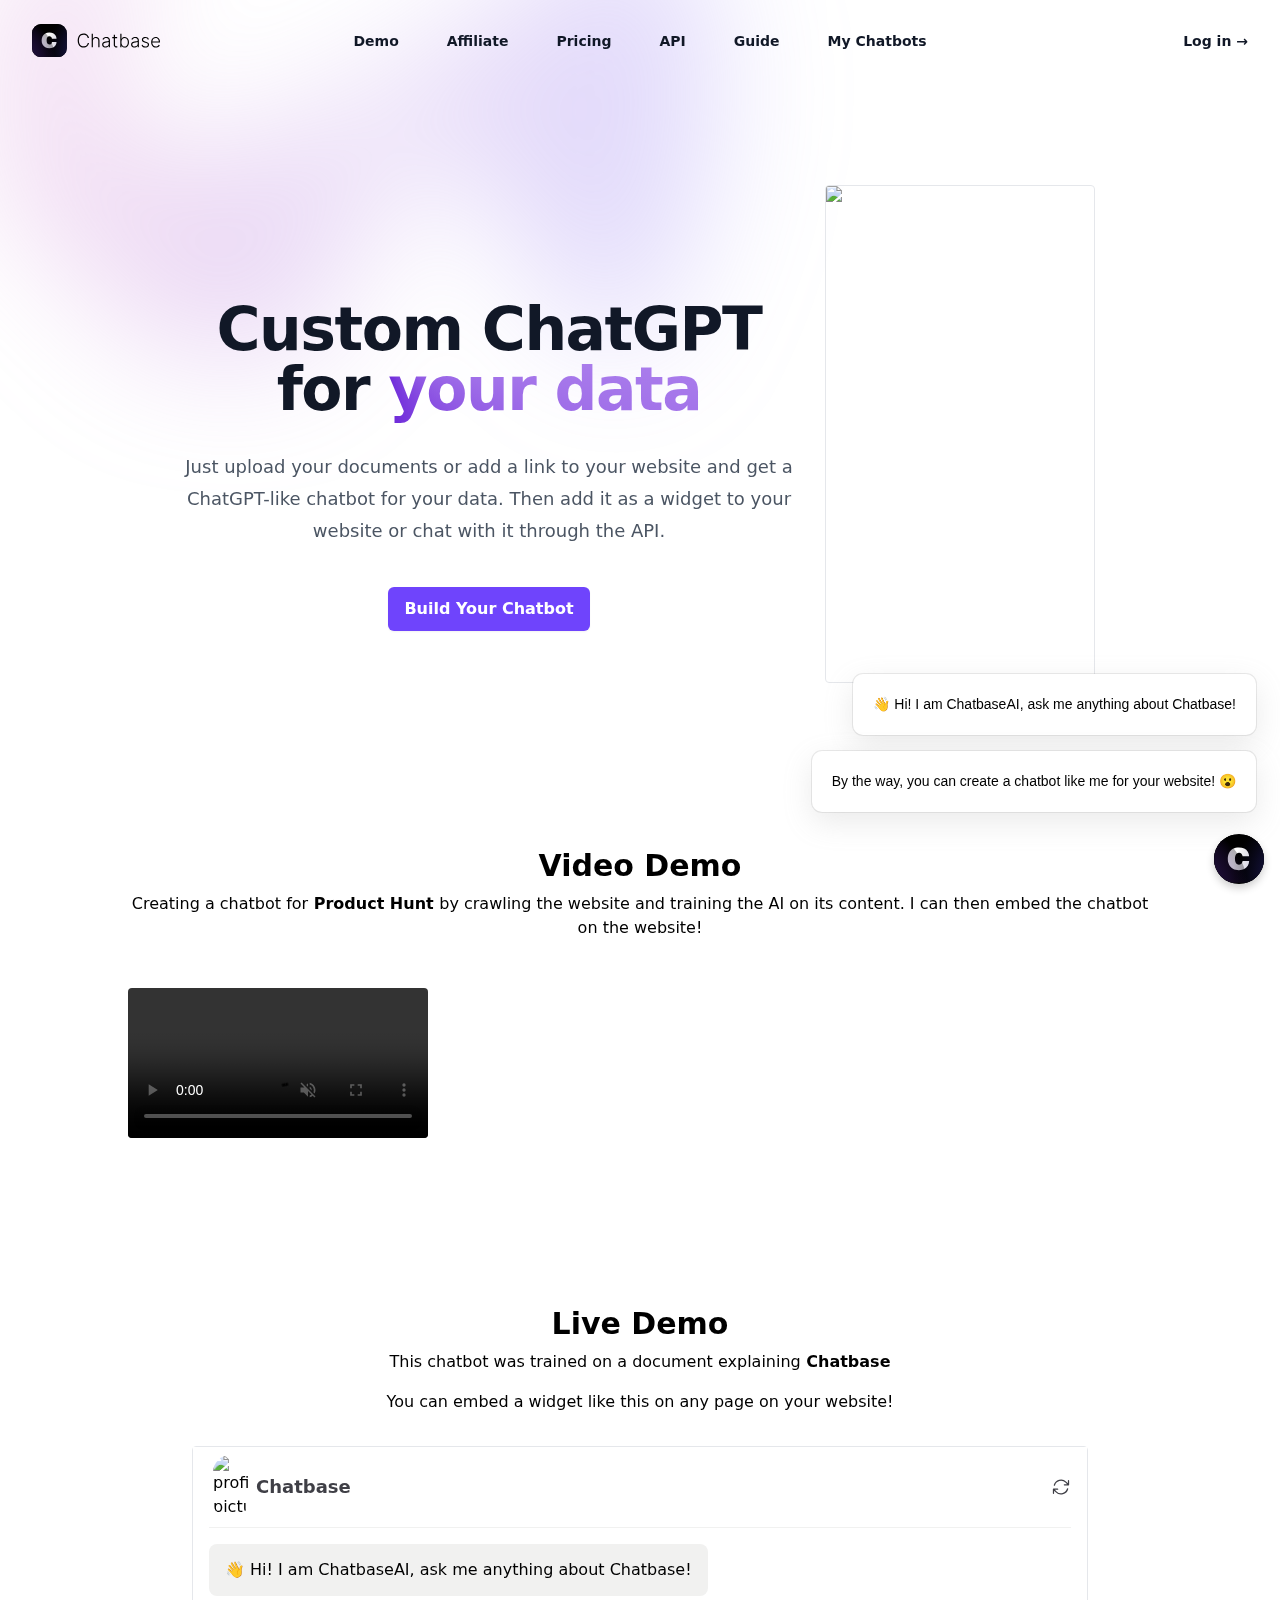
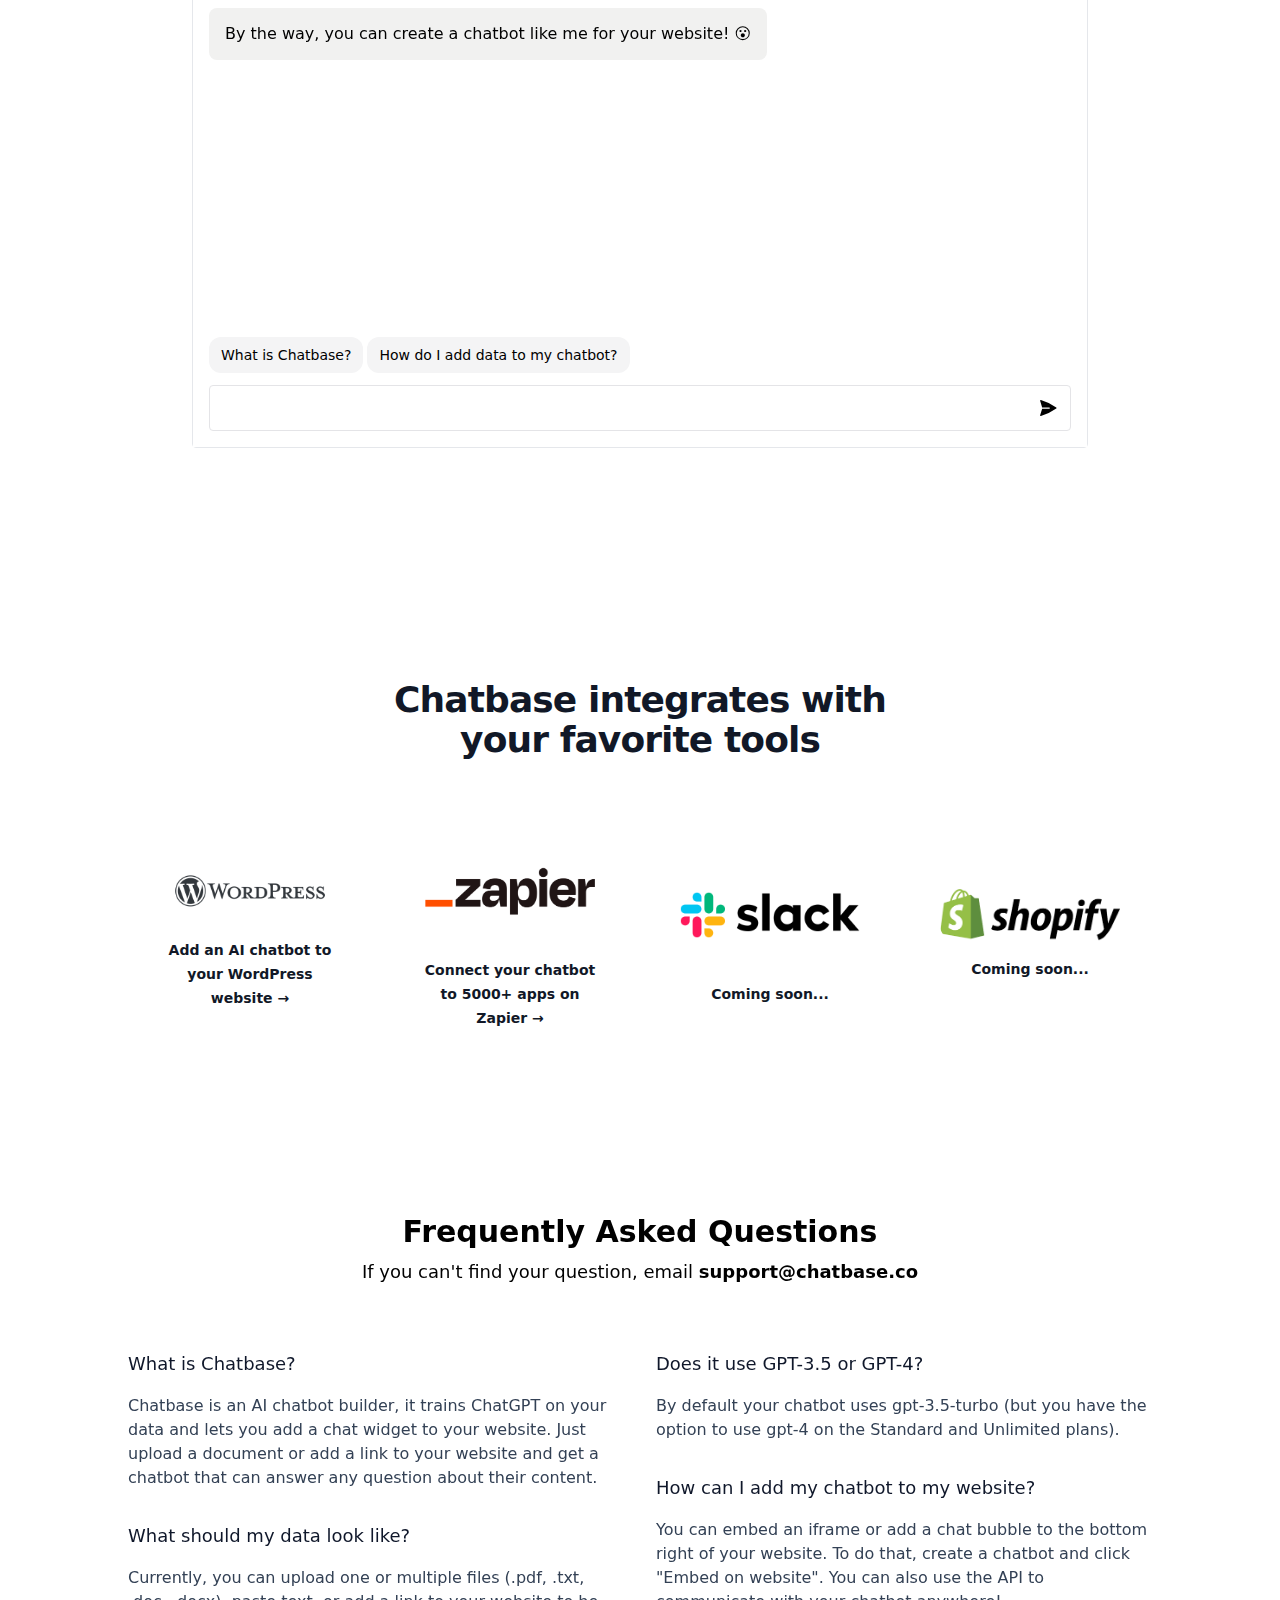
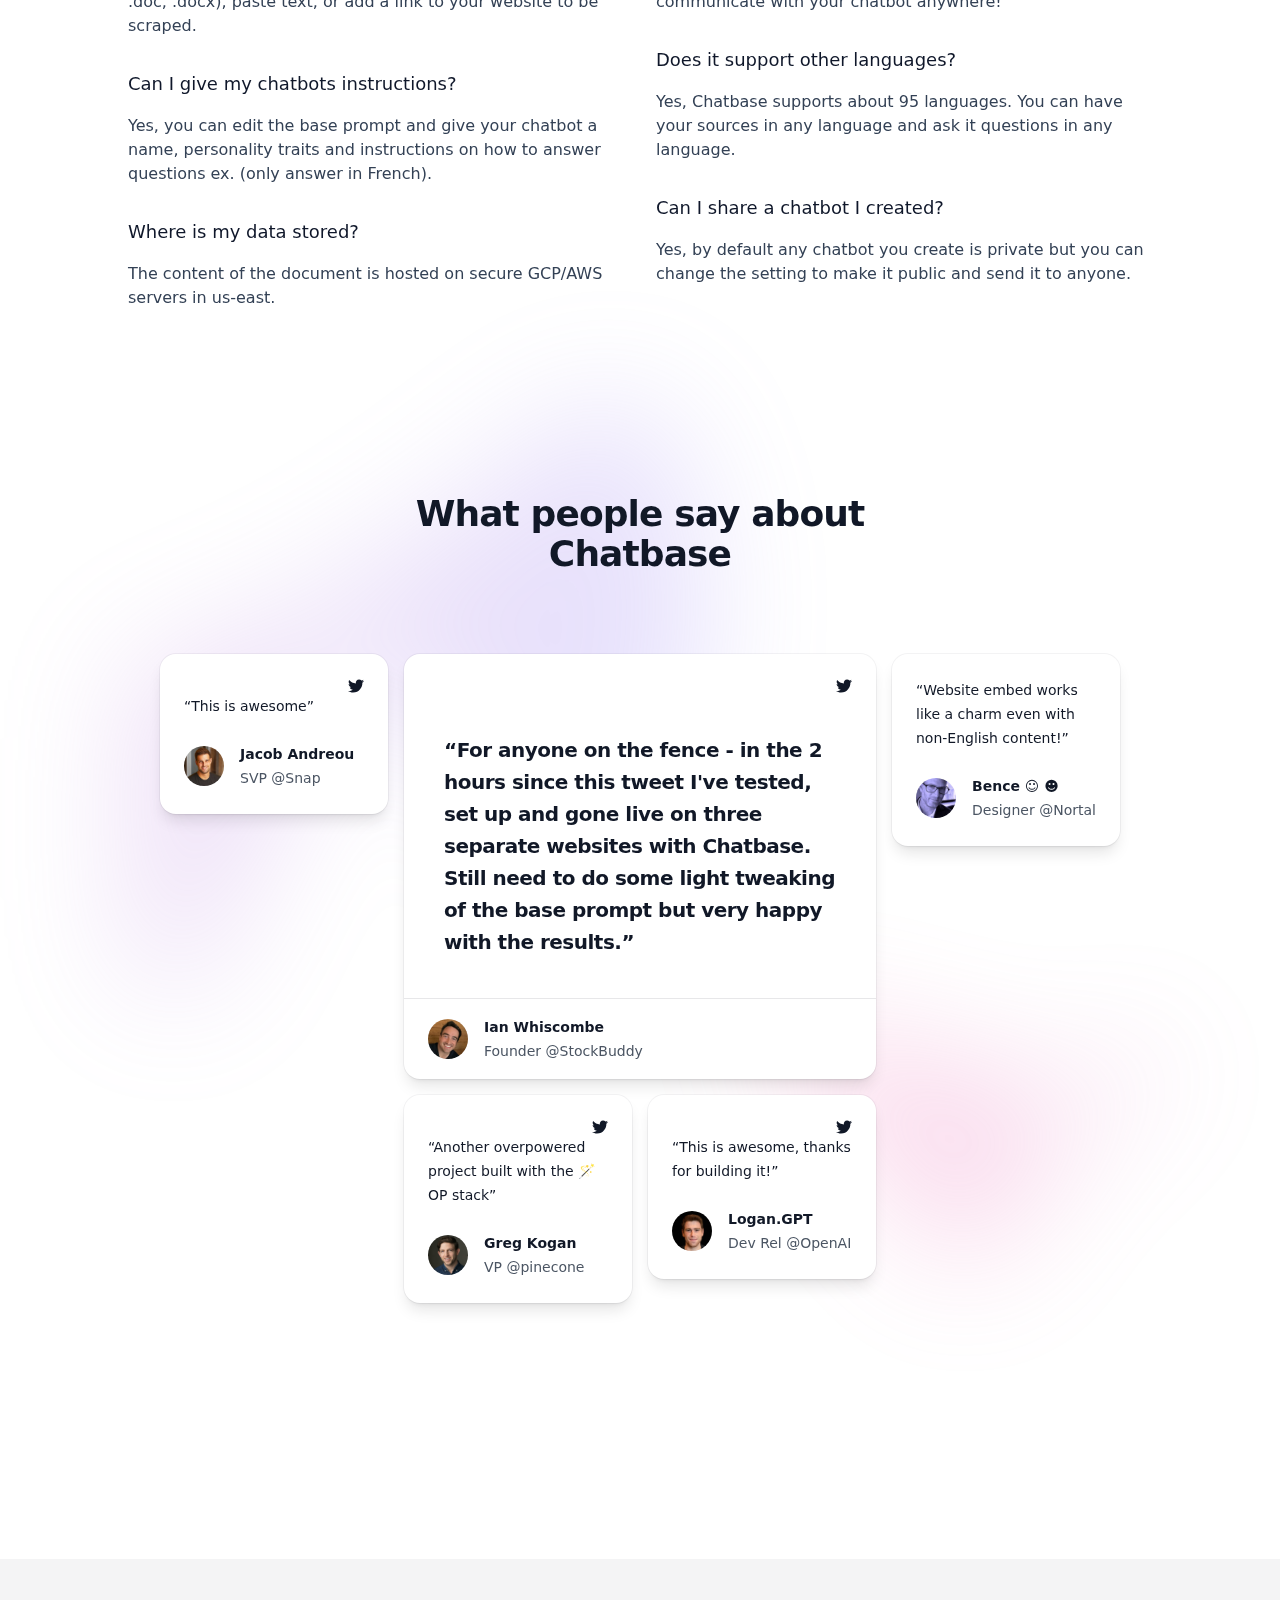
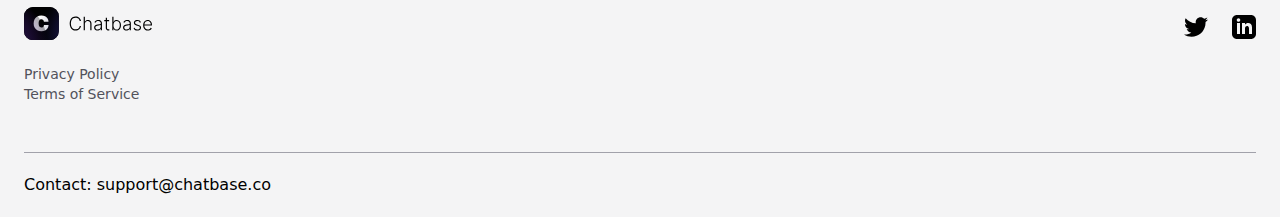
==== index.html @ 63e869a1 "Rename Chatbase _ ChatGPT for your website.html to index.html" ====
<!DOCTYPE html>
<!-- saved from url=(0014)about:internet -->
<html lang="en"><head><meta http-equiv="Content-Type" content="text/html; charset=UTF-8"><meta name="viewport" content="width=device-width"><title>Chatbase | ChatGPT for your website</title><meta name="robots" content="follow, index"><link href="https://www.chatbase.co/favicon.ico" rel="shortcut icon"><meta content="Build an AI chatbot from your knowledge base and add it to your website." name="description"><meta property="og:url" content="https://www.chatbase.co/"><meta property="og:type" content="website"><meta property="og:site_name" content="Chatbase | ChatGPT for your website"><meta property="og:description" content="Build an AI chatbot from your knowledge base and add it to your website."><meta property="og:title" content="Chatbase | ChatGPT for your website"><meta property="og:image" content="https://www.chatbase.co/og.png"><meta name="twitter:card" content="summary_large_image"><meta name="twitter:site" content="@yasser_elsaeed_"><meta name="twitter:title" content="Chatbase | ChatGPT for your website"><meta name="twitter:description" content="Build an AI chatbot from your knowledge base and add it to your website."><meta name="twitter:image" content="https://www.chatbase.co/og.png"><meta name="next-head-count" content="17"><script>
              (function(w,r){w._rwq=r;w[r]=w[r]||function(){(w[r].q=w[r].q||[]).push(arguments)}})(window,'rewardful');
          </script><script>
              rewardful('ready', function() {
                if(Rewardful.referral) {
                  window.referral = Rewardful.referral;
                } else {
                  window.referral = "";
                }
              });
          </script><script async="" src="./Chatbase _ ChatGPT for your website_files/rw.js" data-rewardful="112f90"></script><link rel="preload" href="./Chatbase _ ChatGPT for your website_files/934e58c5d4ce5bc8.css" as="style"><link rel="stylesheet" href="./Chatbase _ ChatGPT for your website_files/934e58c5d4ce5bc8.css" data-n-g=""><noscript data-n-css=""></noscript><script defer="" nomodule="" src="./Chatbase _ ChatGPT for your website_files/polyfills-c67a75d1b6f99dc8.js"></script><script src="./Chatbase _ ChatGPT for your website_files/webpack-a88ae761df31f608.js" defer=""></script><script src="./Chatbase _ ChatGPT for your website_files/framework-50116e63224baba2.js" defer=""></script><script src="./Chatbase _ ChatGPT for your website_files/main-c744d169b245903d.js" defer=""></script><script src="./Chatbase _ ChatGPT for your website_files/_app-30b35adc748ceeda.js" defer=""></script><script src="./Chatbase _ ChatGPT for your website_files/675-b51c97e1250b0987.js" defer=""></script><script src="./Chatbase _ ChatGPT for your website_files/index-027f7ccee024091c.js" defer=""></script><script src="./Chatbase _ ChatGPT for your website_files/_buildManifest.js" defer=""></script><script src="./Chatbase _ ChatGPT for your website_files/_ssgManifest.js" defer=""></script><script src="./Chatbase _ ChatGPT for your website_files/script.js" defer=""></script><link as="script" rel="prefetch" href="./Chatbase _ ChatGPT for your website_files/801-8cc2b450725527b6.js"><link as="script" rel="prefetch" href="./Chatbase _ ChatGPT for your website_files/pricing-7d53dfbfda263ff1.js"><link as="script" rel="prefetch" href="./Chatbase _ ChatGPT for your website_files/605040ef-ab8e7f15303f656f.js"><link as="script" rel="prefetch" href="./Chatbase _ ChatGPT for your website_files/main-59a1f395ac4ccf76.js"><link as="script" rel="prefetch" href="./Chatbase _ ChatGPT for your website_files/my-chatbots-58fa54a39515dbda.js"><link as="script" rel="prefetch" href="./Chatbase _ ChatGPT for your website_files/586-61470e5a7d56b4f6.js"><link as="script" rel="prefetch" href="./Chatbase _ ChatGPT for your website_files/signin-ffdc9857efb6059c.js"><link as="script" rel="prefetch" href="./Chatbase _ ChatGPT for your website_files/428-2de1a9cc74daf4bf.js"><link as="script" rel="prefetch" href="./Chatbase _ ChatGPT for your website_files/639-a379f48c9d92165d.js"><link as="script" rel="prefetch" href="./Chatbase _ ChatGPT for your website_files/create-new-chatbot-c66e9d196fa0cfb0.js"><script src="./Chatbase _ ChatGPT for your website_files/v3"></script><style></style></head><body class=""><div id="__next"><nav class="isolate bg-white"><div class="absolute inset-x-0 top-[-10rem] -z-10 transform-gpu overflow-hidden blur-3xl sm:top-[-20rem]"><svg class="relative left-[calc(50%-11rem)] -z-10 h-[21.1875rem] max-w-none -translate-x-1/2 rotate-[30deg] sm:left-[calc(50%-30rem)] sm:h-[42.375rem]" viewBox="0 0 1155 678" xmlns="http://www.w3.org/2000/svg"><path fill="url(#45de2b6b-92d5-4d68-a6a0-9b9b2abad533)" fill-opacity=".3" d="M317.219 518.975L203.852 678 0 438.341l317.219 80.634 204.172-286.402c1.307 132.337 45.083 346.658 209.733 145.248C936.936 126.058 882.053-94.234 1031.02 41.331c119.18 108.451 130.68 295.337 121.53 375.223L855 299l21.173 362.054-558.954-142.079z"></path><defs><lineargradient id="45de2b6b-92d5-4d68-a6a0-9b9b2abad533" x1="1155.49" x2="-78.208" y1=".177" y2="474.645" gradientUnits="userSpaceOnUse"><stop stop-color="#9089FC"></stop><stop offset="1" stop-color="#FF80B5"></stop></lineargradient></defs></svg></div><div class="px-6 pt-6 lg:px-8"><nav class="flex items-center justify-between" aria-label="Global"><div class="flex lg:flex-1"><a class="-m-1.5 p-1.5" href="https://www.chatbase.co/"><span class="sr-only">Chatbase</span><svg id="Layer_2" xmlns="http://www.w3.org/2000/svg" xmlns:xlink="http://www.w3.org/1999/xlink" viewBox="0 0 159.64 41.35" class="w-32"><defs><style>.cls-1{fill:url(#radial-gradient-2);}.cls-1,.cls-2{opacity:.32;}.cls-3{fill:#fff;}.cls-4{clip-path:url(#clippath-1);}.cls-5{fill:none;}.cls-2{fill:url(#radial-gradient);}</style><clippath id="clippath-1"><rect class="cls-5" x="0.07" width="43.42" height="41.35" rx="11.56" ry="11.56"></rect></clippath><radialgradient id="radial-gradient" cx="-35.42" cy="50.24" fx="-35.42" fy="50.24" r="64.8" gradientTransform="translate(.8 .1)" gradientUnits="userSpaceOnUse"><stop offset="0" stop-color="#7736dc"></stop><stop offset="0.23" stop-color="#7535d9"></stop><stop offset="0.37" stop-color="#7033d0"></stop><stop offset="0.49" stop-color="#692fc2"></stop><stop offset="0.6" stop-color="#5d2aad"></stop><stop offset="0.69" stop-color="#4f2492"></stop><stop offset="0.78" stop-color="#3d1b71"></stop><stop offset="0.87" stop-color="#28124a"></stop><stop offset="0.95" stop-color="#10071e"></stop><stop offset="1" stop-color="#000"></stop></radialgradient><radialgradient id="radial-gradient-2" cx="77.03" cy="35.45" fx="77.03" fy="35.45" r="61.01" gradientTransform="translate(.08 -.29)" gradientUnits="userSpaceOnUse"><stop offset="0" stop-color="#4f46e5"></stop><stop offset="0.22" stop-color="#4e45e2" stop-opacity="0.99"></stop><stop offset="0.37" stop-color="#4b42d9" stop-opacity="0.95"></stop><stop offset="0.48" stop-color="#463ecb" stop-opacity="0.89"></stop><stop offset="0.59" stop-color="#3e37b6" stop-opacity="0.8"></stop><stop offset="0.68" stop-color="#352f9b" stop-opacity="0.68"></stop><stop offset="0.77" stop-color="#2a257a" stop-opacity="0.54"></stop><stop offset="0.86" stop-color="#1c1953" stop-opacity="0.37"></stop><stop offset="0.94" stop-color="#0d0c27" stop-opacity="0.17"></stop><stop offset="1" stop-color="#000" stop-opacity="0"></stop></radialgradient></defs><g id="Layer_1-2"><g><path d="M71.08,17.42h-1.57c-.12-.58-.33-1.12-.63-1.62-.3-.5-.68-.93-1.14-1.3-.46-.37-.97-.66-1.55-.87-.58-.21-1.2-.31-1.87-.31-1.08,0-2.06,.28-2.94,.84-.88,.56-1.59,1.38-2.12,2.47-.53,1.09-.79,2.41-.79,3.98s.26,2.91,.79,4c.53,1.08,1.24,1.9,2.12,2.46,.89,.56,1.87,.84,2.94,.84,.67,0,1.3-.1,1.87-.31,.58-.21,1.09-.49,1.55-.86s.83-.8,1.14-1.3c.3-.5,.51-1.04,.63-1.62h1.57c-.14,.78-.4,1.51-.78,2.19-.38,.67-.86,1.26-1.45,1.77-.59,.51-1.26,.9-2.02,1.18s-1.6,.42-2.51,.42c-1.43,0-2.7-.36-3.81-1.08-1.11-.72-1.98-1.73-2.61-3.04-.63-1.31-.94-2.86-.94-4.64s.31-3.33,.94-4.64c.63-1.31,1.5-2.32,2.61-3.04,1.11-.72,2.38-1.08,3.81-1.08,.91,0,1.75,.14,2.51,.42s1.43,.67,2.02,1.18c.58,.51,1.07,1.1,1.45,1.77,.38,.67,.64,1.4,.78,2.19Z"></path><path d="M75.92,21.15v7.99h-1.48V12.09h1.48v6.27h.13c.3-.66,.76-1.19,1.39-1.58s1.43-.59,2.39-.59c.87,0,1.63,.18,2.28,.53,.66,.36,1.17,.88,1.53,1.57,.37,.69,.55,1.55,.55,2.56v8.28h-1.49v-8.19c0-1.05-.29-1.89-.88-2.49-.58-.61-1.38-.91-2.37-.91-.68,0-1.29,.14-1.82,.43-.53,.29-.95,.7-1.26,1.25-.31,.54-.46,1.18-.46,1.93Z"></path><path d="M91.69,29.43c-.77,0-1.48-.15-2.11-.45-.64-.3-1.15-.74-1.52-1.32-.38-.57-.57-1.27-.57-2.09,0-.63,.12-1.17,.36-1.6,.24-.43,.58-.79,1.02-1.07,.44-.28,.96-.5,1.56-.66,.6-.16,1.26-.29,1.98-.37,.72-.09,1.32-.17,1.82-.23,.5-.07,.88-.17,1.14-.32,.26-.14,.39-.38,.39-.7v-.3c0-.87-.26-1.56-.78-2.06-.52-.5-1.26-.75-2.24-.75-.92,0-1.67,.2-2.25,.61-.58,.41-.99,.88-1.22,1.43l-1.41-.51c.29-.7,.69-1.26,1.2-1.68,.51-.42,1.08-.72,1.71-.91,.63-.19,1.27-.28,1.92-.28,.49,0,1,.06,1.53,.19,.53,.13,1.02,.35,1.48,.66,.46,.31,.82,.75,1.11,1.31,.28,.56,.42,1.26,.42,2.12v8.68h-1.48v-2.02h-.09c-.18,.38-.44,.74-.79,1.1-.35,.36-.79,.65-1.32,.87s-1.15,.34-1.86,.34Zm.2-1.36c.79,0,1.47-.17,2.05-.52,.58-.35,1.02-.81,1.34-1.39s.47-1.22,.47-1.92v-1.85c-.11,.11-.3,.2-.55,.28-.26,.08-.56,.16-.89,.22s-.67,.12-1,.16-.63,.08-.9,.12c-.72,.09-1.34,.23-1.85,.42-.51,.19-.9,.45-1.17,.78-.27,.33-.41,.75-.41,1.27,0,.78,.28,1.38,.83,1.8,.55,.42,1.25,.64,2.09,.64Z"></path><path d="M106.2,16.35v1.29h-6.1v-1.29h6.1Zm-4.2-3.06h1.49v12.51c0,.53,.09,.95,.27,1.25,.18,.3,.42,.52,.72,.64,.29,.12,.61,.19,.94,.19,.19,0,.36-.01,.5-.04s.26-.05,.37-.08l.32,1.34c-.14,.06-.32,.11-.53,.15-.21,.05-.47,.07-.78,.07-.54,0-1.07-.12-1.57-.36-.5-.24-.92-.59-1.24-1.07-.32-.47-.48-1.06-.48-1.76V13.29Z"></path><path d="M110.14,29.14V12.09h1.49v6.7h.13c.17-.38,.41-.78,.72-1.18s.73-.75,1.24-1.02c.51-.27,1.16-.41,1.94-.41,1.05,0,1.97,.28,2.76,.83s1.41,1.32,1.86,2.31c.44,.99,.67,2.14,.67,3.46s-.22,2.48-.66,3.47-1.06,1.77-1.85,2.32c-.79,.56-1.71,.83-2.75,.83-.78,0-1.42-.14-1.94-.42-.52-.28-.94-.62-1.25-1.03s-.56-.81-.73-1.19h-.18v2.37h-1.44Zm1.47-6.39c0,1.03,.15,1.95,.46,2.74,.31,.8,.75,1.42,1.33,1.87,.58,.45,1.28,.68,2.11,.68s1.57-.23,2.16-.7c.59-.47,1.04-1.1,1.34-1.9,.3-.8,.46-1.7,.46-2.69s-.15-1.87-.45-2.66-.75-1.41-1.34-1.88c-.59-.46-1.31-.69-2.16-.69s-1.54,.22-2.12,.67c-.58,.45-1.02,1.06-1.33,1.85-.31,.79-.46,1.69-.46,2.71Z"></path><path d="M127.79,29.43c-.77,0-1.48-.15-2.11-.45-.64-.3-1.15-.74-1.52-1.32-.38-.57-.57-1.27-.57-2.09,0-.63,.12-1.17,.36-1.6,.24-.43,.58-.79,1.02-1.07,.44-.28,.96-.5,1.56-.66,.6-.16,1.26-.29,1.98-.37,.72-.09,1.32-.17,1.82-.23,.5-.07,.88-.17,1.14-.32,.26-.14,.39-.38,.39-.7v-.3c0-.87-.26-1.56-.78-2.06-.52-.5-1.26-.75-2.24-.75-.92,0-1.67,.2-2.25,.61-.58,.41-.99,.88-1.22,1.43l-1.41-.51c.29-.7,.69-1.26,1.2-1.68,.51-.42,1.08-.72,1.71-.91,.63-.19,1.27-.28,1.92-.28,.49,0,1,.06,1.53,.19,.53,.13,1.02,.35,1.48,.66,.46,.31,.82,.75,1.11,1.31,.28,.56,.42,1.26,.42,2.12v8.68h-1.48v-2.02h-.09c-.18,.38-.44,.74-.79,1.1-.35,.36-.79,.65-1.32,.87s-1.15,.34-1.86,.34Zm.2-1.36c.79,0,1.47-.17,2.05-.52,.58-.35,1.02-.81,1.34-1.39s.47-1.22,.47-1.92v-1.85c-.11,.11-.3,.2-.55,.28-.26,.08-.56,.16-.89,.22s-.67,.12-1,.16-.63,.08-.9,.12c-.72,.09-1.34,.23-1.85,.42-.51,.19-.9,.45-1.17,.78-.27,.33-.41,.75-.41,1.27,0,.78,.28,1.38,.83,1.8,.55,.42,1.25,.64,2.09,.64Z"></path><path d="M145.85,19.16l-1.36,.38c-.13-.38-.32-.73-.57-1.04s-.56-.56-.95-.74-.88-.27-1.45-.27c-.87,0-1.58,.21-2.13,.62-.55,.41-.83,.94-.83,1.59,0,.55,.19,1,.57,1.34,.38,.34,.97,.61,1.76,.81l1.93,.47c1.07,.26,1.88,.67,2.41,1.24,.54,.57,.8,1.28,.8,2.13,0,.72-.2,1.36-.6,1.92-.4,.56-.96,1-1.67,1.32-.71,.32-1.54,.48-2.48,.48-1.25,0-2.28-.28-3.09-.85s-1.33-1.38-1.56-2.44l1.42-.35c.18,.76,.54,1.33,1.08,1.72,.54,.39,1.24,.58,2.12,.58,.98,0,1.77-.22,2.36-.66,.59-.44,.88-1,.88-1.66,0-.52-.17-.95-.52-1.3-.34-.35-.87-.61-1.57-.78l-2.09-.5c-1.11-.27-1.93-.69-2.46-1.27-.53-.58-.8-1.29-.8-2.15,0-.71,.19-1.33,.57-1.86,.38-.54,.91-.96,1.58-1.26s1.44-.46,2.3-.46c1.17,0,2.11,.27,2.81,.8,.7,.53,1.21,1.26,1.52,2.19Z"></path><path d="M154.46,29.41c-1.19,0-2.23-.28-3.1-.84-.87-.56-1.54-1.33-2.02-2.32s-.71-2.13-.71-3.43,.24-2.43,.71-3.43,1.13-1.79,1.97-2.36,1.81-.85,2.92-.85c.69,0,1.36,.13,2.01,.38s1.22,.64,1.74,1.16,.92,1.17,1.22,1.96c.3,.79,.45,1.71,.45,2.79v.73h-9.99v-1.31h8.48c0-.82-.17-1.56-.5-2.22-.33-.66-.79-1.18-1.37-1.56-.58-.38-1.26-.57-2.03-.57-.81,0-1.52,.22-2.14,.65-.62,.43-1.1,1-1.44,1.72-.35,.71-.52,1.49-.53,2.33v.78c0,1.02,.18,1.9,.53,2.66,.35,.76,.85,1.34,1.5,1.76,.65,.42,1.42,.62,2.31,.62,.6,0,1.14-.09,1.59-.28,.46-.19,.84-.44,1.16-.76,.31-.32,.55-.67,.71-1.05l1.41,.46c-.19,.54-.51,1.04-.95,1.49s-.99,.82-1.65,1.1c-.66,.27-1.41,.41-2.27,.41Z"></path></g><g><rect width="43.42" height="41.35" rx="11.56" ry="11.56"></rect><g><rect width="43.42" height="41.35" rx="11.56" ry="11.56"></rect><path class="cls-3" d="M21.67,30.37c-2.02,0-3.75-.42-5.19-1.25s-2.55-1.99-3.32-3.47c-.77-1.48-1.16-3.2-1.16-5.15s.39-3.68,1.17-5.17c.78-1.48,1.89-2.64,3.33-3.47,1.44-.83,3.16-1.25,5.17-1.25,1.77,0,3.31,.32,4.63,.96,1.32,.64,2.35,1.54,3.09,2.71,.74,1.17,1.14,2.54,1.18,4.11h-5.7c-.12-.98-.45-1.75-.99-2.31-.54-.56-1.25-.84-2.12-.84-.71,0-1.33,.2-1.86,.59-.53,.4-.95,.98-1.24,1.75-.29,.77-.44,1.72-.44,2.85s.15,2.08,.44,2.86c.29,.78,.71,1.36,1.24,1.76,.53,.39,1.15,.59,1.86,.59,.57,0,1.07-.12,1.5-.36,.44-.24,.8-.6,1.08-1.07,.28-.47,.46-1.04,.54-1.71h5.7c-.06,1.58-.45,2.96-1.18,4.14s-1.75,2.1-3.05,2.75c-1.31,.65-2.86,.98-4.66,.98Z"></path><g class="cls-4"><circle class="cls-2" cx="-34.67" cy="50.4" r="64.87"></circle><circle class="cls-1" cx="77.09" cy="35.15" r="60.99"></circle></g></g></g></g></svg></a></div><div class="flex lg:hidden"><button type="button" class="-m-2.5 inline-flex items-center justify-center rounded-md p-2.5 text-gray-700"><span class="sr-only">Open main menu</span><svg xmlns="http://www.w3.org/2000/svg" fill="none" viewBox="0 0 24 24" stroke-width="1.5" stroke="currentColor" aria-hidden="true" class="h-6 w-6"><path stroke-linecap="round" stroke-linejoin="round" d="M3.75 6.75h16.5M3.75 12h16.5m-16.5 5.25h16.5"></path></svg></button></div><div class="hidden lg:flex lg:gap-x-12"><a target="_self" class="text-sm font-semibold leading-6 text-gray-900" href="https://www.chatbase.co/#demo">Demo</a><a target="_blank" class="text-sm font-semibold leading-6 text-gray-900" href="https://affiliates.chatbase.co/signup">Affiliate</a><a target="_self" class="text-sm font-semibold leading-6 text-gray-900" href="https://www.chatbase.co/pricing">Pricing</a><a target="_blank" class="text-sm font-semibold leading-6 text-gray-900" href="https://docs.chatbase.co/docs">API</a><a target="_self" class="text-sm font-semibold leading-6 text-gray-900" href="https://www.chatbase.co/guide/main">Guide</a><a target="_self" class="text-sm font-semibold leading-6 text-gray-900" href="https://www.chatbase.co/my-chatbots">My Chatbots</a></div><div class="hidden lg:flex lg:flex-1 lg:justify-end"><a class="text-sm font-semibold leading-6 text-gray-900" href="https://www.chatbase.co/signin">Log in <span aria-hidden="true">→</span></a></div></nav><div style="position:fixed;top:1px;left:1px;width:1px;height:0;padding:0;margin:-1px;overflow:hidden;clip:rect(0, 0, 0, 0);white-space:nowrap;border-width:0;display:none"></div></div></nav><main id="skip"><section class="bg-white"><div class="max-w-6xl mx-auto py-8 sm:py-24 px-4 sm:px-6 lg:px-8"><main class="isolate"><div class="relative px-6 lg:px-8 py-16 sm:py-8"><div class=" pb-8 "><div class="flex space-x-8 items-center justify-center"><div class="text-left w-[38rem]"><h1 class="text-4xl text-center font-bold tracking-tight text-gray-900 sm:text-6xl">Custom ChatGPT for<!-- --> <span class=" text-transparent bg-clip-text bg-[conic-gradient(at_top_left,_var(--tw-gradient-stops))] from-purple-200 via-violet-700 to-rose-700">your data</span></h1><p class="mt-8 text-lg text-center leading-8 text-gray-600">Just upload your documents or add a link to your website and get a ChatGPT-like chatbot for your data. Then add it as a widget to your website or chat with it through the API.</p><div class="mt-10 flex items-center justify-center gap-x-6"><a style="background-color:#6f44fc" class="rounded-md px-4 py-2 text-base font-semibold leading-7 text-white shadow-sm hover:bg-violet-500 focus-visible:outline focus-visible:outline-2 focus-visible:outline-offset-2 focus-visible:outline-violet-600" href="https://www.chatbase.co/create-new-chatbot">Build Your Chatbot</a></div></div><div class="hidden sm:block"><img alt="product hunt" srcset="https://backend.chatbase.co/storage/v1/object/public/chatbase/ProductHunt-ss.png?width=384&amp;quality=50 1x, https://backend.chatbase.co/storage/v1/object/public/chatbase/ProductHunt-ss.png?width=640&amp;quality=50 2x" src="./Chatbase _ ChatGPT for your website_files/ProductHunt-ss.png" width="270" height="500" decoding="async" data-nimg="1" class="border rounded" loading="lazy" style="color:transparent"><div class="flex justify-end py-4"><div class="p-2 rounded-full bg-black"><svg id="closeIcon" xmlns="http://www.w3.org/2000/svg" fill="none" viewBox="0 0 24 24" stroke-width="2.3" stroke="white" width="13" height="13"><path stroke-linecap="round" stroke-linejoin="round" d="M19.5 8.25l-7.5 7.5-7.5-7.5"></path></svg></div></div></div></div></div><div id="video" class="py-16"><h4 class="text-2xl md:text-3xl font-extrabold text-black text-center py-2">Video Demo</h4><p class="text-center pb-4">Creating a chatbot for<span class="font-bold"> Product Hunt </span> by crawling the website and training the AI on its content. I can then embed the chatbot on the website!</p><div class="py-8 mx-auto"><video class="rounded" autoplay="" muted="" loop="" controls=""><source src="https://backend.chatbase.co/storage/v1/object/public/chatbase/producthunt-demo.mp4"></video></div></div><div class="mx-auto max-w-4xl"><div id="demo" class="py-16"><h4 class="text-2xl md:text-3xl font-extrabold text-black text-center py-2">Live Demo</h4><p class="text-center pb-4">This chatbot was trained on a document explaining<span class="font-bold"> Chatbase</span></p><p class="text-center">You can embed a widget like this on any page on your website!</p><div class="my-8 rounded border"><iframe src="./Chatbase _ ChatGPT for your website_files/chatbase--1--pdf-p680fxvnm.html" width="100%" height="600"></iframe></div></div></div><div class="relative isolate bg-white pt-24 pb-32 sm:pt-32"><div class="mx-auto max-w-7xl px-6 lg:px-8"><div class="mx-auto max-w-xl text-center"><p class="mt-2 text-3xl font-bold tracking-tight text-gray-900 sm:text-4xl">Chatbase integrates with your favorite tools</p></div><div class="mx-auto mt-16 grid max-w-2xl grid-cols-1 grid-rows-1 gap-20 text-sm leading-6 text-gray-900 sm:mt-20 sm:grid-cols-2 xl:mx-0 xl:max-w-none xl:grid-flow-col xl:grid-cols-4"><div class="space-y-8 xl:contents xl:space-y-0"><a href="https://wordpress.org/plugins/chatbase/" target="_blank" class=" h-full flex flex-col justify-center items-center "><img alt="WordPress logo" src="./Chatbase _ ChatGPT for your website_files/WordPress-logotype-standard.png" width="290" height="290" decoding="async" data-nimg="1" class="rounded-2xl ring-gray-900/5 mb-4" loading="lazy" style="color:transparent"><p class="font-semibold text-center">Add an AI chatbot to your WordPress website<!-- --> <span aria-hidden="true">→</span></p></a></div><div class="space-y-8 xl:contents xl:space-y-0"><a href="https://zapier.com/apps/chatbase/integrations" target="_blank" class=" h-full flex flex-col justify-center items-center "><img alt="Zapier logo" src="./Chatbase _ ChatGPT for your website_files/Zapier-Logo.png" width="290" height="290" decoding="async" data-nimg="1" class="rounded-2xl ring-gray-900/5 mb-4" loading="lazy" style="color:transparent"><p class="font-semibold text-center">Connect your chatbot to 5000+ apps on Zapier<!-- --> <span aria-hidden="true">→</span></p></a></div><div class="space-y-8 xl:contents xl:space-y-0"><a target="_blank" class=" h-full flex flex-col justify-center items-center "><img alt="Slack logo" src="./Chatbase _ ChatGPT for your website_files/Slack-Logo.png" width="290" height="290" decoding="async" data-nimg="1" class="rounded-2xl ring-gray-900/5 mb-4" loading="lazy" style="color:transparent"><p class="font-semibold text-center">Coming soon...<!-- --> </p></a></div><div class="space-y-8 xl:contents xl:space-y-0"><a target="_blank" class=" h-full flex flex-col justify-center items-center "><img alt="Shopify logo" src="./Chatbase _ ChatGPT for your website_files/images" width="290" height="290" decoding="async" data-nimg="1" class="rounded-2xl ring-gray-900/5 mb-4" loading="lazy" style="color:transparent"><p class="font-semibold text-center">Coming soon...<!-- --> </p></a></div></div></div></div><section id="faqs" aria-labelledby="faq-title" class="relative sm:py-12"><div class="relative"><h4 class="text-2xl md:text-3xl font-extrabold text-black text-center py-2">Frequently Asked Questions</h4><h6 class="text-lg text-center">If you can't find your question, email<!-- --> <a class=" font-semibold" href="mailto:support@chatbase.co"> <!-- -->support@chatbase.co</a></h6></div><ul role="list" class="mt-16 grid grid-cols-1 gap-8 lg:max-w-none lg:grid-cols-2"><li><ul role="list" class="flex flex-col gap-y-8"><li><h3 class="font-display text-lg leading-7 text-slate-900">What is Chatbase?</h3><p class="mt-4 text-slate-700">Chatbase is an AI chatbot builder, it trains ChatGPT on your data and lets you add a chat widget to your website. Just upload a document or add a link to your website and get a chatbot that can answer any question about their content.</p></li><li><h3 class="font-display text-lg leading-7 text-slate-900">What should my data look like?</h3><p class="mt-4 text-slate-700">Currently, you can upload one or multiple files (.pdf, .txt, .doc, .docx), paste text, or add a link to your website to be scraped.</p></li><li><h3 class="font-display text-lg leading-7 text-slate-900">Can I give my chatbots instructions?</h3><p class="mt-4 text-slate-700">Yes, you can edit the base prompt and give your chatbot a name, personality traits and instructions on how to answer questions ex. (only answer in French).</p></li><li><h3 class="font-display text-lg leading-7 text-slate-900">Where is my data stored?</h3><p class="mt-4 text-slate-700">The content of the document is hosted on secure GCP/AWS servers in us-east.</p></li></ul></li><li><ul role="list" class="flex flex-col gap-y-8"><li><h3 class="font-display text-lg leading-7 text-slate-900">Does it use GPT-3.5 or GPT-4?</h3><p class="mt-4 text-slate-700">By default your chatbot uses gpt-3.5-turbo (but you have the option to use gpt-4 on the Standard and Unlimited plans).</p></li><li><h3 class="font-display text-lg leading-7 text-slate-900">How can I add my chatbot to my website?</h3><p class="mt-4 text-slate-700">You can embed an iframe or add a chat bubble to the bottom right of your website. To do that, create a chatbot and click "Embed on website". You can also use the API to communicate with your chatbot anywhere!</p></li><li><h3 class="font-display text-lg leading-7 text-slate-900">Does it support other languages?</h3><p class="mt-4 text-slate-700">Yes, Chatbase supports about 95 languages. You can have your sources in any language and ask it questions in any language.</p></li><li><h3 class="font-display text-lg leading-7 text-slate-900">Can I share a chatbot I created?</h3><p class="mt-4 text-slate-700">Yes, by default any chatbot you create is private but you can change the setting to make it public and send it to anyone.</p></li></ul></li></ul></section><div class="relative isolate bg-white pt-24 pb-32 sm:pt-32"><div class="absolute inset-x-0 top-1/2 -z-10 -translate-y-1/2 transform-gpu overflow-hidden opacity-30 blur-3xl"><svg viewBox="0 0 1313 771" aria-hidden="true" class="ml-[max(50%,38rem)] w-[82.0625rem]"><path id="bc169a03-3518-42d4-ab1e-d3eadac65edc" fill="url(#85a0eca5-25f1-4ab9-af84-4e2d8d9cdbf3)" d="M360.508 589.796 231.671 770.522 0 498.159l360.508 91.637 232.034-325.485c1.485 150.396 51.235 393.965 238.354 165.069C1064.79 143.261 1002.42-107.094 1171.72 46.97c135.44 123.252 148.51 335.641 138.11 426.428L971.677 339.803l24.062 411.461-635.231-161.468Z"></path><defs><lineargradient id="85a0eca5-25f1-4ab9-af84-4e2d8d9cdbf3" x1="1313.17" x2="-88.881" y1=".201" y2="539.417" gradientUnits="userSpaceOnUse"><stop stop-color="#9089FC"></stop><stop offset="1" stop-color="#FF80B5"></stop></lineargradient></defs></svg></div><div class="absolute inset-x-0 top-0 -z-10 flex transform-gpu overflow-hidden pt-32 opacity-25 blur-3xl sm:pt-40 xl:justify-end"><svg viewBox="0 0 1313 771" aria-hidden="true" class="ml-[-22rem] w-[82.0625rem] flex-none origin-top-right rotate-[30deg] xl:ml-0 xl:mr-[calc(50%-12rem)]"><use href="#bc169a03-3518-42d4-ab1e-d3eadac65edc"></use></svg></div><div class="mx-auto max-w-7xl px-6 lg:px-8"><div class="mx-auto max-w-xl text-center"><p class="mt-2 text-3xl font-bold tracking-tight text-gray-900 sm:text-4xl">What people say about Chatbase</p></div><div class="mx-auto mt-16 grid max-w-2xl grid-cols-1 grid-rows-1 gap-4 text-sm leading-6 text-gray-900 sm:mt-20 sm:grid-cols-2 xl:mx-0 xl:max-w-none xl:grid-flow-col xl:grid-cols-4"><figure class="col-span-2 hidden sm:block sm:rounded-2xl sm:bg-white sm:shadow-lg sm:ring-1 sm:ring-gray-900/5 xl:col-start-2 xl:row-end-1"><div class="flex justify-end pr-6 pt-6"><a aria-label="Twitter Account" target="_blank" href="https://twitter.com/I4NW/status/1631353148903239680"><svg width="16" height="16" viewBox="0 0 24 24" fill="none" xmlns="http://www.w3.org/2000/svg"><path fill-rule="evenodd" clip-rule="evenodd" d="M24 4.557c-.883.392-1.832.656-2.828.775 1.017-.609 1.798-1.574 2.165-2.724-.951.564-2.005.974-3.127 1.195-.897-.957-2.178-1.555-3.594-1.555-3.179 0-5.515 2.966-4.797 6.045-4.091-.205-7.719-2.165-10.148-5.144-1.29 2.213-.669 5.108 1.523 6.574-.806-.026-1.566-.247-2.229-.616-.054 2.281 1.581 4.415 3.949 4.89-.693.188-1.452.232-2.224.084.626 1.956 2.444 3.379 4.6 3.419-2.07 1.623-4.678 2.348-7.29 2.04 2.179 1.397 4.768 2.212 7.548 2.212 9.142 0 14.307-7.721 13.995-14.646.962-.695 1.797-1.562 2.457-2.549z" fill="currentColor"></path></svg></a></div><blockquote class="p-10 text-xl font-semibold leading-8 tracking-tight text-gray-900"><p>“For anyone on the fence - in the 2 hours since this tweet I've tested, set up and gone live on three separate websites with Chatbase. Still need to do some light tweaking of the base prompt but very happy with the results.”</p></blockquote><figcaption class="flex items-center gap-x-4 border-t border-gray-900/10 py-4 px-6"><img class="h-10 w-10 flex-none rounded-full bg-gray-50" src="./Chatbase _ ChatGPT for your website_files/izjTnliK_400x400.jpg" alt=""><div class="flex-auto"><div class="font-semibold">Ian Whiscombe</div><div class="text-gray-600">Founder @StockBuddy</div></div></figcaption></figure><div class="space-y-8 xl:contents xl:space-y-0"><div class="xl:row-span-2 space-y-8"><figure class="rounded-2xl bg-white p-6 shadow-lg ring-1 ring-gray-900/5"><div class="flex justify-end"><a aria-label="Twitter Account" target="_blank" href="https://twitter.com/jacobandreou/status/1632423894832545794"><svg width="16" height="16" viewBox="0 0 24 24" fill="none" xmlns="http://www.w3.org/2000/svg"><path fill-rule="evenodd" clip-rule="evenodd" d="M24 4.557c-.883.392-1.832.656-2.828.775 1.017-.609 1.798-1.574 2.165-2.724-.951.564-2.005.974-3.127 1.195-.897-.957-2.178-1.555-3.594-1.555-3.179 0-5.515 2.966-4.797 6.045-4.091-.205-7.719-2.165-10.148-5.144-1.29 2.213-.669 5.108 1.523 6.574-.806-.026-1.566-.247-2.229-.616-.054 2.281 1.581 4.415 3.949 4.89-.693.188-1.452.232-2.224.084.626 1.956 2.444 3.379 4.6 3.419-2.07 1.623-4.678 2.348-7.29 2.04 2.179 1.397 4.768 2.212 7.548 2.212 9.142 0 14.307-7.721 13.995-14.646.962-.695 1.797-1.562 2.457-2.549z" fill="currentColor"></path></svg></a></div><blockquote class="text-gray-900"><p>“This is awesome”</p></blockquote><figcaption class="mt-6 flex items-center gap-x-4"><img class="h-10 w-10 rounded-full bg-gray-50" src="./Chatbase _ ChatGPT for your website_files/xknh7v7j_400x400.jpg" alt=""><div><div class="font-semibold">Jacob Andreou</div><div class="text-gray-600">SVP @Snap</div></div></figcaption></figure></div><div class="xl:row-start-1 space-y-8"><figure class="rounded-2xl bg-white p-6 shadow-lg ring-1 ring-gray-900/5"><div class="flex justify-end"><a aria-label="Twitter Account" target="_blank" href="https://twitter.com/grigoriy_kogan/status/1632624160558940161"><svg width="16" height="16" viewBox="0 0 24 24" fill="none" xmlns="http://www.w3.org/2000/svg"><path fill-rule="evenodd" clip-rule="evenodd" d="M24 4.557c-.883.392-1.832.656-2.828.775 1.017-.609 1.798-1.574 2.165-2.724-.951.564-2.005.974-3.127 1.195-.897-.957-2.178-1.555-3.594-1.555-3.179 0-5.515 2.966-4.797 6.045-4.091-.205-7.719-2.165-10.148-5.144-1.29 2.213-.669 5.108 1.523 6.574-.806-.026-1.566-.247-2.229-.616-.054 2.281 1.581 4.415 3.949 4.89-.693.188-1.452.232-2.224.084.626 1.956 2.444 3.379 4.6 3.419-2.07 1.623-4.678 2.348-7.29 2.04 2.179 1.397 4.768 2.212 7.548 2.212 9.142 0 14.307-7.721 13.995-14.646.962-.695 1.797-1.562 2.457-2.549z" fill="currentColor"></path></svg></a></div><blockquote class="text-gray-900"><p>“Another overpowered project built with the 🪄 OP stack”</p></blockquote><figcaption class="mt-6 flex items-center gap-x-4"><img class="h-10 w-10 rounded-full bg-gray-50" src="./Chatbase _ ChatGPT for your website_files/Wvh-XjSr_400x400.jpg" alt=""><div><div class="font-semibold">Greg Kogan</div><div class="text-gray-600">VP @pinecone</div></div></figcaption></figure></div></div><div class="space-y-8 xl:contents xl:space-y-0"><div class="xl:row-start-1 space-y-8"><figure class="rounded-2xl bg-white p-6 shadow-lg ring-1 ring-gray-900/5"><div class="flex justify-end"><a aria-label="Twitter Account" target="_blank" href="https://twitter.com/OfficialLoganK/status/1632468116990054401"><svg width="16" height="16" viewBox="0 0 24 24" fill="none" xmlns="http://www.w3.org/2000/svg"><path fill-rule="evenodd" clip-rule="evenodd" d="M24 4.557c-.883.392-1.832.656-2.828.775 1.017-.609 1.798-1.574 2.165-2.724-.951.564-2.005.974-3.127 1.195-.897-.957-2.178-1.555-3.594-1.555-3.179 0-5.515 2.966-4.797 6.045-4.091-.205-7.719-2.165-10.148-5.144-1.29 2.213-.669 5.108 1.523 6.574-.806-.026-1.566-.247-2.229-.616-.054 2.281 1.581 4.415 3.949 4.89-.693.188-1.452.232-2.224.084.626 1.956 2.444 3.379 4.6 3.419-2.07 1.623-4.678 2.348-7.29 2.04 2.179 1.397 4.768 2.212 7.548 2.212 9.142 0 14.307-7.721 13.995-14.646.962-.695 1.797-1.562 2.457-2.549z" fill="currentColor"></path></svg></a></div><blockquote class="text-gray-900"><p>“This is awesome, thanks for building it!”</p></blockquote><figcaption class="mt-6 flex items-center gap-x-4"><img class="h-10 w-10 rounded-full bg-gray-50" src="./Chatbase _ ChatGPT for your website_files/YHL9uBk0_400x400.jpg" alt=""><div><div class="font-semibold">Logan.GPT</div><div class="text-gray-600">Dev Rel @OpenAI</div></div></figcaption></figure></div><div class="xl:row-span-2 space-y-8"><figure class="rounded-2xl bg-white p-6 shadow-lg ring-1 ring-gray-900/5"><blockquote class="text-gray-900"><p>“Website embed works like a charm even with non-English content!”</p></blockquote><figcaption class="mt-6 flex items-center gap-x-4"><img class="h-10 w-10 rounded-full bg-gray-50" src="./Chatbase _ ChatGPT for your website_files/OI1bGmxG_400x400.png" alt=""><div><div class="font-semibold">Bence ☺︎ ☻</div><div class="text-gray-600">Designer @Nortal</div></div></figcaption></figure></div></div></div></div></div></div></main></div></section></main><footer class="mx-auto max-w-[1920px] px-6 bg-zinc-100"><div class="grid grid-cols-1 lg:grid-cols-12 gap-8 border-b border-zinc-400 py-12 text-black transition-colors duration-150 bg-zinc-100"><div class="col-span-1 lg:col-span-2"><a class="flex flex-initial items-center font-bold md:mr-24" href="https://www.chatbase.co/"><span class="mb-6"><svg id="Layer_2" xmlns="http://www.w3.org/2000/svg" xmlns:xlink="http://www.w3.org/1999/xlink" viewBox="0 0 159.64 41.35" class="w-32"><defs><style>.cls-1{fill:url(#radial-gradient-2);}.cls-1,.cls-2{opacity:.32;}.cls-3{fill:#fff;}.cls-4{clip-path:url(#clippath-1);}.cls-5{fill:none;}.cls-2{fill:url(#radial-gradient);}</style><clippath id="clippath-1"><rect class="cls-5" x="0.07" width="43.42" height="41.35" rx="11.56" ry="11.56"></rect></clippath><radialgradient id="radial-gradient" cx="-35.42" cy="50.24" fx="-35.42" fy="50.24" r="64.8" gradientTransform="translate(.8 .1)" gradientUnits="userSpaceOnUse"><stop offset="0" stop-color="#7736dc"></stop><stop offset="0.23" stop-color="#7535d9"></stop><stop offset="0.37" stop-color="#7033d0"></stop><stop offset="0.49" stop-color="#692fc2"></stop><stop offset="0.6" stop-color="#5d2aad"></stop><stop offset="0.69" stop-color="#4f2492"></stop><stop offset="0.78" stop-color="#3d1b71"></stop><stop offset="0.87" stop-color="#28124a"></stop><stop offset="0.95" stop-color="#10071e"></stop><stop offset="1" stop-color="#000"></stop></radialgradient><radialgradient id="radial-gradient-2" cx="77.03" cy="35.45" fx="77.03" fy="35.45" r="61.01" gradientTransform="translate(.08 -.29)" gradientUnits="userSpaceOnUse"><stop offset="0" stop-color="#4f46e5"></stop><stop offset="0.22" stop-color="#4e45e2" stop-opacity="0.99"></stop><stop offset="0.37" stop-color="#4b42d9" stop-opacity="0.95"></stop><stop offset="0.48" stop-color="#463ecb" stop-opacity="0.89"></stop><stop offset="0.59" stop-color="#3e37b6" stop-opacity="0.8"></stop><stop offset="0.68" stop-color="#352f9b" stop-opacity="0.68"></stop><stop offset="0.77" stop-color="#2a257a" stop-opacity="0.54"></stop><stop offset="0.86" stop-color="#1c1953" stop-opacity="0.37"></stop><stop offset="0.94" stop-color="#0d0c27" stop-opacity="0.17"></stop><stop offset="1" stop-color="#000" stop-opacity="0"></stop></radialgradient></defs><g id="Layer_1-2"><g><path d="M71.08,17.42h-1.57c-.12-.58-.33-1.12-.63-1.62-.3-.5-.68-.93-1.14-1.3-.46-.37-.97-.66-1.55-.87-.58-.21-1.2-.31-1.87-.31-1.08,0-2.06,.28-2.94,.84-.88,.56-1.59,1.38-2.12,2.47-.53,1.09-.79,2.41-.79,3.98s.26,2.91,.79,4c.53,1.08,1.24,1.9,2.12,2.46,.89,.56,1.87,.84,2.94,.84,.67,0,1.3-.1,1.87-.31,.58-.21,1.09-.49,1.55-.86s.83-.8,1.14-1.3c.3-.5,.51-1.04,.63-1.62h1.57c-.14,.78-.4,1.51-.78,2.19-.38,.67-.86,1.26-1.45,1.77-.59,.51-1.26,.9-2.02,1.18s-1.6,.42-2.51,.42c-1.43,0-2.7-.36-3.81-1.08-1.11-.72-1.98-1.73-2.61-3.04-.63-1.31-.94-2.86-.94-4.64s.31-3.33,.94-4.64c.63-1.31,1.5-2.32,2.61-3.04,1.11-.72,2.38-1.08,3.81-1.08,.91,0,1.75,.14,2.51,.42s1.43,.67,2.02,1.18c.58,.51,1.07,1.1,1.45,1.77,.38,.67,.64,1.4,.78,2.19Z"></path><path d="M75.92,21.15v7.99h-1.48V12.09h1.48v6.27h.13c.3-.66,.76-1.19,1.39-1.58s1.43-.59,2.39-.59c.87,0,1.63,.18,2.28,.53,.66,.36,1.17,.88,1.53,1.57,.37,.69,.55,1.55,.55,2.56v8.28h-1.49v-8.19c0-1.05-.29-1.89-.88-2.49-.58-.61-1.38-.91-2.37-.91-.68,0-1.29,.14-1.82,.43-.53,.29-.95,.7-1.26,1.25-.31,.54-.46,1.18-.46,1.93Z"></path><path d="M91.69,29.43c-.77,0-1.48-.15-2.11-.45-.64-.3-1.15-.74-1.52-1.32-.38-.57-.57-1.27-.57-2.09,0-.63,.12-1.17,.36-1.6,.24-.43,.58-.79,1.02-1.07,.44-.28,.96-.5,1.56-.66,.6-.16,1.26-.29,1.98-.37,.72-.09,1.32-.17,1.82-.23,.5-.07,.88-.17,1.14-.32,.26-.14,.39-.38,.39-.7v-.3c0-.87-.26-1.56-.78-2.06-.52-.5-1.26-.75-2.24-.75-.92,0-1.67,.2-2.25,.61-.58,.41-.99,.88-1.22,1.43l-1.41-.51c.29-.7,.69-1.26,1.2-1.68,.51-.42,1.08-.72,1.71-.91,.63-.19,1.27-.28,1.92-.28,.49,0,1,.06,1.53,.19,.53,.13,1.02,.35,1.48,.66,.46,.31,.82,.75,1.11,1.31,.28,.56,.42,1.26,.42,2.12v8.68h-1.48v-2.02h-.09c-.18,.38-.44,.74-.79,1.1-.35,.36-.79,.65-1.32,.87s-1.15,.34-1.86,.34Zm.2-1.36c.79,0,1.47-.17,2.05-.52,.58-.35,1.02-.81,1.34-1.39s.47-1.22,.47-1.92v-1.85c-.11,.11-.3,.2-.55,.28-.26,.08-.56,.16-.89,.22s-.67,.12-1,.16-.63,.08-.9,.12c-.72,.09-1.34,.23-1.85,.42-.51,.19-.9,.45-1.17,.78-.27,.33-.41,.75-.41,1.27,0,.78,.28,1.38,.83,1.8,.55,.42,1.25,.64,2.09,.64Z"></path><path d="M106.2,16.35v1.29h-6.1v-1.29h6.1Zm-4.2-3.06h1.49v12.51c0,.53,.09,.95,.27,1.25,.18,.3,.42,.52,.72,.64,.29,.12,.61,.19,.94,.19,.19,0,.36-.01,.5-.04s.26-.05,.37-.08l.32,1.34c-.14,.06-.32,.11-.53,.15-.21,.05-.47,.07-.78,.07-.54,0-1.07-.12-1.57-.36-.5-.24-.92-.59-1.24-1.07-.32-.47-.48-1.06-.48-1.76V13.29Z"></path><path d="M110.14,29.14V12.09h1.49v6.7h.13c.17-.38,.41-.78,.72-1.18s.73-.75,1.24-1.02c.51-.27,1.16-.41,1.94-.41,1.05,0,1.97,.28,2.76,.83s1.41,1.32,1.86,2.31c.44,.99,.67,2.14,.67,3.46s-.22,2.48-.66,3.47-1.06,1.77-1.85,2.32c-.79,.56-1.71,.83-2.75,.83-.78,0-1.42-.14-1.94-.42-.52-.28-.94-.62-1.25-1.03s-.56-.81-.73-1.19h-.18v2.37h-1.44Zm1.47-6.39c0,1.03,.15,1.95,.46,2.74,.31,.8,.75,1.42,1.33,1.87,.58,.45,1.28,.68,2.11,.68s1.57-.23,2.16-.7c.59-.47,1.04-1.1,1.34-1.9,.3-.8,.46-1.7,.46-2.69s-.15-1.87-.45-2.66-.75-1.41-1.34-1.88c-.59-.46-1.31-.69-2.16-.69s-1.54,.22-2.12,.67c-.58,.45-1.02,1.06-1.33,1.85-.31,.79-.46,1.69-.46,2.71Z"></path><path d="M127.79,29.43c-.77,0-1.48-.15-2.11-.45-.64-.3-1.15-.74-1.52-1.32-.38-.57-.57-1.27-.57-2.09,0-.63,.12-1.17,.36-1.6,.24-.43,.58-.79,1.02-1.07,.44-.28,.96-.5,1.56-.66,.6-.16,1.26-.29,1.98-.37,.72-.09,1.32-.17,1.82-.23,.5-.07,.88-.17,1.14-.32,.26-.14,.39-.38,.39-.7v-.3c0-.87-.26-1.56-.78-2.06-.52-.5-1.26-.75-2.24-.75-.92,0-1.67,.2-2.25,.61-.58,.41-.99,.88-1.22,1.43l-1.41-.51c.29-.7,.69-1.26,1.2-1.68,.51-.42,1.08-.72,1.71-.91,.63-.19,1.27-.28,1.92-.28,.49,0,1,.06,1.53,.19,.53,.13,1.02,.35,1.48,.66,.46,.31,.82,.75,1.11,1.31,.28,.56,.42,1.26,.42,2.12v8.68h-1.48v-2.02h-.09c-.18,.38-.44,.74-.79,1.1-.35,.36-.79,.65-1.32,.87s-1.15,.34-1.86,.34Zm.2-1.36c.79,0,1.47-.17,2.05-.52,.58-.35,1.02-.81,1.34-1.39s.47-1.22,.47-1.92v-1.85c-.11,.11-.3,.2-.55,.28-.26,.08-.56,.16-.89,.22s-.67,.12-1,.16-.63,.08-.9,.12c-.72,.09-1.34,.23-1.85,.42-.51,.19-.9,.45-1.17,.78-.27,.33-.41,.75-.41,1.27,0,.78,.28,1.38,.83,1.8,.55,.42,1.25,.64,2.09,.64Z"></path><path d="M145.85,19.16l-1.36,.38c-.13-.38-.32-.73-.57-1.04s-.56-.56-.95-.74-.88-.27-1.45-.27c-.87,0-1.58,.21-2.13,.62-.55,.41-.83,.94-.83,1.59,0,.55,.19,1,.57,1.34,.38,.34,.97,.61,1.76,.81l1.93,.47c1.07,.26,1.88,.67,2.41,1.24,.54,.57,.8,1.28,.8,2.13,0,.72-.2,1.36-.6,1.92-.4,.56-.96,1-1.67,1.32-.71,.32-1.54,.48-2.48,.48-1.25,0-2.28-.28-3.09-.85s-1.33-1.38-1.56-2.44l1.42-.35c.18,.76,.54,1.33,1.08,1.72,.54,.39,1.24,.58,2.12,.58,.98,0,1.77-.22,2.36-.66,.59-.44,.88-1,.88-1.66,0-.52-.17-.95-.52-1.3-.34-.35-.87-.61-1.57-.78l-2.09-.5c-1.11-.27-1.93-.69-2.46-1.27-.53-.58-.8-1.29-.8-2.15,0-.71,.19-1.33,.57-1.86,.38-.54,.91-.96,1.58-1.26s1.44-.46,2.3-.46c1.17,0,2.11,.27,2.81,.8,.7,.53,1.21,1.26,1.52,2.19Z"></path><path d="M154.46,29.41c-1.19,0-2.23-.28-3.1-.84-.87-.56-1.54-1.33-2.02-2.32s-.71-2.13-.71-3.43,.24-2.43,.71-3.43,1.13-1.79,1.97-2.36,1.81-.85,2.92-.85c.69,0,1.36,.13,2.01,.38s1.22,.64,1.74,1.16,.92,1.17,1.22,1.96c.3,.79,.45,1.71,.45,2.79v.73h-9.99v-1.31h8.48c0-.82-.17-1.56-.5-2.22-.33-.66-.79-1.18-1.37-1.56-.58-.38-1.26-.57-2.03-.57-.81,0-1.52,.22-2.14,.65-.62,.43-1.1,1-1.44,1.72-.35,.71-.52,1.49-.53,2.33v.78c0,1.02,.18,1.9,.53,2.66,.35,.76,.85,1.34,1.5,1.76,.65,.42,1.42,.62,2.31,.62,.6,0,1.14-.09,1.59-.28,.46-.19,.84-.44,1.16-.76,.31-.32,.55-.67,.71-1.05l1.41,.46c-.19,.54-.51,1.04-.95,1.49s-.99,.82-1.65,1.1c-.66,.27-1.41,.41-2.27,.41Z"></path></g><g><rect width="43.42" height="41.35" rx="11.56" ry="11.56"></rect><g><rect width="43.42" height="41.35" rx="11.56" ry="11.56"></rect><path class="cls-3" d="M21.67,30.37c-2.02,0-3.75-.42-5.19-1.25s-2.55-1.99-3.32-3.47c-.77-1.48-1.16-3.2-1.16-5.15s.39-3.68,1.17-5.17c.78-1.48,1.89-2.64,3.33-3.47,1.44-.83,3.16-1.25,5.17-1.25,1.77,0,3.31,.32,4.63,.96,1.32,.64,2.35,1.54,3.09,2.71,.74,1.17,1.14,2.54,1.18,4.11h-5.7c-.12-.98-.45-1.75-.99-2.31-.54-.56-1.25-.84-2.12-.84-.71,0-1.33,.2-1.86,.59-.53,.4-.95,.98-1.24,1.75-.29,.77-.44,1.72-.44,2.85s.15,2.08,.44,2.86c.29,.78,.71,1.36,1.24,1.76,.53,.39,1.15,.59,1.86,.59,.57,0,1.07-.12,1.5-.36,.44-.24,.8-.6,1.08-1.07,.28-.47,.46-1.04,.54-1.71h5.7c-.06,1.58-.45,2.96-1.18,4.14s-1.75,2.1-3.05,2.75c-1.31,.65-2.86,.98-4.66,.98Z"></path><g class="cls-4"><circle class="cls-2" cx="-34.67" cy="50.4" r="64.87"></circle><circle class="cls-1" cx="77.09" cy="35.15" r="60.99"></circle></g></g></g></g></svg></span></a><a class="block text-sm text-zinc-600" href="https://www.chatbase.co/privacy">Privacy Policy</a><a class="block text-sm text-zinc-600" href="https://www.chatbase.co/terms">Terms of Service</a></div><div class="col-span-1 lg:col-span-2"></div><div class="col-span-1 lg:col-span-2"></div><div class="col-span-1 lg:col-span-6 flex items-start lg:justify-end text-black"><div class="flex space-x-6 items-center h-10"><a aria-label="Twitter Account" target="_blank" href="https://twitter.com/yasser_elsaid_"><svg width="24" height="24" viewBox="0 0 24 24" fill="none" xmlns="http://www.w3.org/2000/svg"><path fill-rule="evenodd" clip-rule="evenodd" d="M24 4.557c-.883.392-1.832.656-2.828.775 1.017-.609 1.798-1.574 2.165-2.724-.951.564-2.005.974-3.127 1.195-.897-.957-2.178-1.555-3.594-1.555-3.179 0-5.515 2.966-4.797 6.045-4.091-.205-7.719-2.165-10.148-5.144-1.29 2.213-.669 5.108 1.523 6.574-.806-.026-1.566-.247-2.229-.616-.054 2.281 1.581 4.415 3.949 4.89-.693.188-1.452.232-2.224.084.626 1.956 2.444 3.379 4.6 3.419-2.07 1.623-4.678 2.348-7.29 2.04 2.179 1.397 4.768 2.212 7.548 2.212 9.142 0 14.307-7.721 13.995-14.646.962-.695 1.797-1.562 2.457-2.549z" fill="currentColor"></path></svg></a><a aria-label="LinkedIn Account" target="_blank" href="https://www.linkedin.com/in/yasserelsaid/"><svg width="24" height="24" viewBox="0 0 24 24" fill="none" xmlns="http://www.w3.org/2000/svg"><path fill-rule="evenodd" clip-rule="evenodd" d="M19 0h-14c-2.761 0-5 2.239-5 5v14c0 2.761 2.239 5 5 5h14c2.762 0 5-2.239 5-5v-14c0-2.761-2.238-5-5-5zm-11 19h-3v-11h3v11zm-1.5-12.268c-.966 0-1.75-.79-1.75-1.764s.784-1.764 1.75-1.764 1.75.79 1.75 1.764-.783 1.764-1.75 1.764zm13.5 12.268h-3v-5.604c0-3.368-4-3.113-4 0v5.604h-3v-11h3v1.765c1.396-2.586 7-2.777 7 2.476v6.759z" fill="currentColor"></path></svg></a></div></div></div><p class="py-5">Contact:<a href="mailto:support@chatbase.co"> support@chatbase.co</a></p></footer></div><script id="__NEXT_DATA__" type="application/json">{"props":{"pageProps":{}},"page":"/","query":{},"buildId":"KXI4EUzu4XuxL-62_Vvzh","nextExport":true,"autoExport":true,"isFallback":false,"scriptLoader":[]}</script><script src="./Chatbase _ ChatGPT for your website_files/pdf.js"></script><div id="headlessui-portal-root"><div data-headlessui-portal=""><div></div></div></div><script src="./Chatbase _ ChatGPT for your website_files/embed.min.js" id="chatbase--1--pdf-p680fxvnm" defer="true" data-nscript="afterInteractive"></script><next-route-announcer><p aria-live="assertive" id="__next-route-announcer__" role="alert" style="border: 0px; clip: rect(0px, 0px, 0px, 0px); height: 1px; margin: -1px; overflow: hidden; padding: 0px; position: absolute; width: 1px; white-space: nowrap; overflow-wrap: normal;"></p></next-route-announcer><script type="text/javascript" src="./Chatbase _ ChatGPT for your website_files/marked.min.js"></script><div id="chatbase-message-bubbles" style="position: fixed; bottom: 80px; border-radius: 10px; font-family: sans-serif; font-size: 16px; z-index: 2147483644; cursor: pointer; flex-direction: column; gap: 50px; max-width: 70vw; display: block; right: 1rem; left: unset;"><div style="position: absolute; top: -7px; right: -7px; font-weight: bold; display: none; justify-content: center; align-items: center; z-index: 2147483643; width: 22px; height: 22px; border-radius: 50%; text-align: center; font-size: 12px; cursor: pointer; background-color: rgb(224, 224, 224); color: black; box-shadow: rgba(150, 150, 150, 0.15) 0px 6px 24px 0px, rgba(150, 150, 150, 0.15) 0px 0px 0px 1px;">✕</div><div style="display: flex; justify-content: flex-end;"><div style="background-color: white; color: black; box-shadow: rgba(150, 150, 150, 0.2) 0px 10px 30px 0px, rgba(150, 150, 150, 0.2) 0px 0px 0px 1px; border-radius: 10px; padding: 20px; margin: 8px; font-size: 14px; opacity: 1; transform: scale(1); transition: opacity 0.5s ease 0s, transform 0.5s ease 0s;"><p>👋 Hi! I am ChatbaseAI, ask me anything about Chatbase!</p>
</div></div><div style="display: flex; justify-content: flex-end;"><div style="background-color: white; color: black; box-shadow: rgba(150, 150, 150, 0.2) 0px 10px 30px 0px, rgba(150, 150, 150, 0.2) 0px 0px 0px 1px; border-radius: 10px; padding: 20px; margin: 8px; font-size: 14px; opacity: 1; transform: scale(1); transition: opacity 0.5s ease 0s, transform 0.5s ease 0s;"><p>By the way, you can create a chatbot like me for your website! 😮</p>
</div></div></div><iframe scrolling="yes" src="./Chatbase _ ChatGPT for your website_files/chatbase--1--pdf-p680fxvnm(2).html" id="chatbase-bubble-window" style="border: none; position: fixed; flex-direction: column; justify-content: space-between; box-shadow: rgba(150, 150, 150, 0.2) 0px 10px 30px 0px, rgba(150, 150, 150, 0.2) 0px 0px 0px 1px; bottom: 5rem; right: 1rem; width: 448px; height: 85vh; max-height: 824px; border-radius: 0.75rem; display: none; z-index: 2147483646; overflow: hidden; left: unset;"></iframe><script src="./Chatbase _ ChatGPT for your website_files/801-8cc2b450725527b6.js"></script><script src="./Chatbase _ ChatGPT for your website_files/pricing-7d53dfbfda263ff1.js"></script><script src="./Chatbase _ ChatGPT for your website_files/605040ef-ab8e7f15303f656f.js"></script><script src="./Chatbase _ ChatGPT for your website_files/main-59a1f395ac4ccf76.js"></script><script src="./Chatbase _ ChatGPT for your website_files/my-chatbots-58fa54a39515dbda.js"></script><script src="./Chatbase _ ChatGPT for your website_files/586-61470e5a7d56b4f6.js"></script><script src="./Chatbase _ ChatGPT for your website_files/signin-ffdc9857efb6059c.js"></script><script src="./Chatbase _ ChatGPT for your website_files/428-2de1a9cc74daf4bf.js"></script><script src="./Chatbase _ ChatGPT for your website_files/639-a379f48c9d92165d.js"></script><script src="./Chatbase _ ChatGPT for your website_files/create-new-chatbot-c66e9d196fa0cfb0.js"></script><div id="chatbase-bubble-button" style="position: fixed; bottom: 1rem; right: 1rem; width: 50px; height: 50px; border-radius: 25px; background-color: rgb(0, 0, 0); box-shadow: rgba(0, 0, 0, 0.2) 0px 4px 8px 0px; cursor: pointer; z-index: 2147483645; transition: all 0.2s ease-in-out 0s; left: unset;"><div style="display: flex; align-items: center; justify-content: center; width: 100%; height: 100%; z-index: 2147483646;"><img src="./Chatbase _ ChatGPT for your website_files/chatbase--1--pdf-p680fxvnm.svg" style="width: 50px; height: 50px; border-radius: 25px;"></div></div><iframe name="__privateStripeMetricsController6080" frameborder="0" allowtransparency="true" scrolling="no" role="presentation" allow="payment *" src="./Chatbase _ ChatGPT for your website_files/m-outer-93afeeb17bc37e711759584dbfc50d47.html" aria-hidden="true" tabindex="-1" style="border: none !important; margin: 0px !important; padding: 0px !important; width: 1px !important; min-width: 100% !important; overflow: hidden !important; display: block !important; visibility: hidden !important; position: fixed !important; height: 1px !important; pointer-events: none !important; user-select: none !important;"></iframe></body></html>
---- Chatbase _ ChatGPT for your website_files/934e58c5d4ce5bc8.css ----
/*
! tailwindcss v3.2.4 | MIT License | https://tailwindcss.com
*/*,:after,:before{box-sizing:border-box;border:0 solid #e5e7eb}:after,:before{--tw-content:""}html{line-height:1.5;-webkit-text-size-adjust:100%;-moz-tab-size:4;-o-tab-size:4;tab-size:4;font-family:ui-sans-serif,system-ui,-apple-system,BlinkMacSystemFont,Segoe UI,Roboto,Helvetica Neue,Arial,Noto Sans,sans-serif,Apple Color Emoji,Segoe UI Emoji,Segoe UI Symbol,Noto Color Emoji;font-feature-settings:normal}body{line-height:inherit}hr{height:0;color:inherit;border-top-width:1px}abbr:where([title]){-webkit-text-decoration:underline dotted;text-decoration:underline dotted}h1,h2,h3,h4,h5,h6{font-size:inherit;font-weight:inherit}a{color:inherit;text-decoration:inherit}b,strong{font-weight:bolder}code,kbd,pre,samp{font-family:ui-monospace,SFMono-Regular,Menlo,Monaco,Consolas,Liberation Mono,Courier New,monospace;font-size:1em}small{font-size:80%}sub,sup{font-size:75%;line-height:0;position:relative;vertical-align:baseline}sub{bottom:-.25em}sup{top:-.5em}table{text-indent:0;border-color:inherit;border-collapse:collapse}button,input,optgroup,select,textarea{font-family:inherit;font-size:100%;font-weight:inherit;line-height:inherit;color:inherit;margin:0;padding:0}button,select{text-transform:none}[type=button],[type=reset],[type=submit],button{-webkit-appearance:button;background-color:transparent;background-image:none}:-moz-focusring{outline:auto}:-moz-ui-invalid{box-shadow:none}progress{vertical-align:baseline}::-webkit-inner-spin-button,::-webkit-outer-spin-button{height:auto}[type=search]{-webkit-appearance:textfield;outline-offset:-2px}::-webkit-search-decoration{-webkit-appearance:none}::-webkit-file-upload-button{-webkit-appearance:button;font:inherit}summary{display:list-item}blockquote,dd,dl,figure,h1,h2,h3,h4,h5,h6,hr,p,pre{margin:0}fieldset{margin:0}fieldset,legend{padding:0}menu,ol,ul{list-style:none;margin:0;padding:0}textarea{resize:vertical}input::-moz-placeholder,textarea::-moz-placeholder{opacity:1;color:#9ca3af}input::placeholder,textarea::placeholder{opacity:1;color:#9ca3af}[role=button],button{cursor:pointer}:disabled{cursor:default}audio,canvas,embed,iframe,img,object,svg,video{display:block;vertical-align:middle}img,video{max-width:100%;height:auto}[hidden]{display:none}*,:after,:before{--tw-border-spacing-x:0;--tw-border-spacing-y:0;--tw-translate-x:0;--tw-translate-y:0;--tw-rotate:0;--tw-skew-x:0;--tw-skew-y:0;--tw-scale-x:1;--tw-scale-y:1;--tw-pan-x: ;--tw-pan-y: ;--tw-pinch-zoom: ;--tw-scroll-snap-strictness:proximity;--tw-ordinal: ;--tw-slashed-zero: ;--tw-numeric-figure: ;--tw-numeric-spacing: ;--tw-numeric-fraction: ;--tw-ring-inset: ;--tw-ring-offset-width:0px;--tw-ring-offset-color:#fff;--tw-ring-color:rgba(59,130,246,.5);--tw-ring-offset-shadow:0 0 #0000;--tw-ring-shadow:0 0 #0000;--tw-shadow:0 0 #0000;--tw-shadow-colored:0 0 #0000;--tw-blur: ;--tw-brightness: ;--tw-contrast: ;--tw-grayscale: ;--tw-hue-rotate: ;--tw-invert: ;--tw-saturate: ;--tw-sepia: ;--tw-drop-shadow: ;--tw-backdrop-blur: ;--tw-backdrop-brightness: ;--tw-backdrop-contrast: ;--tw-backdrop-grayscale: ;--tw-backdrop-hue-rotate: ;--tw-backdrop-invert: ;--tw-backdrop-opacity: ;--tw-backdrop-saturate: ;--tw-backdrop-sepia: }::backdrop{--tw-border-spacing-x:0;--tw-border-spacing-y:0;--tw-translate-x:0;--tw-translate-y:0;--tw-rotate:0;--tw-skew-x:0;--tw-skew-y:0;--tw-scale-x:1;--tw-scale-y:1;--tw-pan-x: ;--tw-pan-y: ;--tw-pinch-zoom: ;--tw-scroll-snap-strictness:proximity;--tw-ordinal: ;--tw-slashed-zero: ;--tw-numeric-figure: ;--tw-numeric-spacing: ;--tw-numeric-fraction: ;--tw-ring-inset: ;--tw-ring-offset-width:0px;--tw-ring-offset-color:#fff;--tw-ring-color:rgba(59,130,246,.5);--tw-ring-offset-shadow:0 0 #0000;--tw-ring-shadow:0 0 #0000;--tw-shadow:0 0 #0000;--tw-shadow-colored:0 0 #0000;--tw-blur: ;--tw-brightness: ;--tw-contrast: ;--tw-grayscale: ;--tw-hue-rotate: ;--tw-invert: ;--tw-saturate: ;--tw-sepia: ;--tw-drop-shadow: ;--tw-backdrop-blur: ;--tw-backdrop-brightness: ;--tw-backdrop-contrast: ;--tw-backdrop-grayscale: ;--tw-backdrop-hue-rotate: ;--tw-backdrop-invert: ;--tw-backdrop-opacity: ;--tw-backdrop-saturate: ;--tw-backdrop-sepia: }.container{width:100%}@media (min-width:640px){.container{max-width:640px}}@media (min-width:768px){.container{max-width:768px}}@media (min-width:1024px){.container{max-width:1024px}}@media (min-width:1280px){.container{max-width:1280px}}@media (min-width:1536px){.container{max-width:1536px}}.prose{color:var(--tw-prose-body);max-width:65ch}.prose :where(p):not(:where([class~=not-prose] *)){margin-top:1.25em;margin-bottom:1.25em}.prose :where([class~=lead]):not(:where([class~=not-prose] *)){color:var(--tw-prose-lead);font-size:1.25em;line-height:1.6;margin-top:1.2em;margin-bottom:1.2em}.prose :where(a):not(:where([class~=not-prose] *)){color:var(--tw-prose-links);text-decoration:underline;font-weight:500}.prose :where(strong):not(:where([class~=not-prose] *)){color:var(--tw-prose-bold);font-weight:600}.prose :where(a strong):not(:where([class~=not-prose] *)){color:inherit}.prose :where(blockquote strong):not(:where([class~=not-prose] *)){color:inherit}.prose :where(thead th strong):not(:where([class~=not-prose] *)){color:inherit}.prose :where(ol):not(:where([class~=not-prose] *)){list-style-type:decimal;margin-top:1.25em;margin-bottom:1.25em;padding-left:1.625em}.prose :where(ol[type=A]):not(:where([class~=not-prose] *)){list-style-type:upper-alpha}.prose :where(ol[type=a]):not(:where([class~=not-prose] *)){list-style-type:lower-alpha}.prose :where(ol[type=A s]):not(:where([class~=not-prose] *)){list-style-type:upper-alpha}.prose :where(ol[type=a s]):not(:where([class~=not-prose] *)){list-style-type:lower-alpha}.prose :where(ol[type=I]):not(:where([class~=not-prose] *)){list-style-type:upper-roman}.prose :where(ol[type=i]):not(:where([class~=not-prose] *)){list-style-type:lower-roman}.prose :where(ol[type=I s]):not(:where([class~=not-prose] *)){list-style-type:upper-roman}.prose :where(ol[type=i s]):not(:where([class~=not-prose] *)){list-style-type:lower-roman}.prose :where(ol[type="1"]):not(:where([class~=not-prose] *)){list-style-type:decimal}.prose :where(ul):not(:where([class~=not-prose] *)){list-style-type:disc;margin-top:1.25em;margin-bottom:1.25em;padding-left:1.625em}.prose :where(ol>li):not(:where([class~=not-prose] *))::marker{font-weight:400;color:var(--tw-prose-counters)}.prose :where(ul>li):not(:where([class~=not-prose] *))::marker{color:var(--tw-prose-bullets)}.prose :where(hr):not(:where([class~=not-prose] *)){border-color:var(--tw-prose-hr);border-top-width:1px;margin-top:3em;margin-bottom:3em}.prose :where(blockquote):not(:where([class~=not-prose] *)){font-weight:500;font-style:italic;color:var(--tw-prose-quotes);border-left-width:.25rem;border-left-color:var(--tw-prose-quote-borders);quotes:"\201C""\201D""\2018""\2019";margin-top:1.6em;margin-bottom:1.6em;padding-left:1em}.prose :where(blockquote p:first-of-type):not(:where([class~=not-prose] *)):before{content:open-quote}.prose :where(blockquote p:last-of-type):not(:where([class~=not-prose] *)):after{content:close-quote}.prose :where(h1):not(:where([class~=not-prose] *)){color:var(--tw-prose-headings);font-weight:800;font-size:2.25em;margin-top:0;margin-bottom:.8888889em;line-height:1.1111111}.prose :where(h1 strong):not(:where([class~=not-prose] *)){font-weight:900;color:inherit}.prose :where(h2):not(:where([class~=not-prose] *)){color:var(--tw-prose-headings);font-weight:700;font-size:1.5em;margin-top:2em;margin-bottom:1em;line-height:1.3333333}.prose :where(h2 strong):not(:where([class~=not-prose] *)){font-weight:800;color:inherit}.prose :where(h3):not(:where([class~=not-prose] *)){color:var(--tw-prose-headings);font-weight:600;font-size:1.25em;margin-top:1.6em;margin-bottom:.6em;line-height:1.6}.prose :where(h3 strong):not(:where([class~=not-prose] *)){font-weight:700;color:inherit}.prose :where(h4):not(:where([class~=not-prose] *)){color:var(--tw-prose-headings);font-weight:600;margin-top:1.5em;margin-bottom:.5em;line-height:1.5}.prose :where(h4 strong):not(:where([class~=not-prose] *)){font-weight:700;color:inherit}.prose :where(img):not(:where([class~=not-prose] *)){margin-top:2em;margin-bottom:2em}.prose :where(figure>*):not(:where([class~=not-prose] *)){margin-top:0;margin-bottom:0}.prose :where(figcaption):not(:where([class~=not-prose] *)){color:var(--tw-prose-captions);font-size:.875em;line-height:1.4285714;margin-top:.8571429em}.prose :where(code):not(:where([class~=not-prose] *)){color:var(--tw-prose-code);font-weight:600;font-size:.875em}.prose :where(code):not(:where([class~=not-prose] *)):before{content:"`"}.prose :where(code):not(:where([class~=not-prose] *)):after{content:"`"}.prose :where(a code):not(:where([class~=not-prose] *)){color:inherit}.prose :where(h1 code):not(:where([class~=not-prose] *)){color:inherit}.prose :where(h2 code):not(:where([class~=not-prose] *)){color:inherit;font-size:.875em}.prose :where(h3 code):not(:where([class~=not-prose] *)){color:inherit;font-size:.9em}.prose :where(h4 code):not(:where([class~=not-prose] *)){color:inherit}.prose :where(blockquote code):not(:where([class~=not-prose] *)){color:inherit}.prose :where(thead th code):not(:where([class~=not-prose] *)){color:inherit}.prose :where(pre):not(:where([class~=not-prose] *)){color:var(--tw-prose-pre-code);background-color:var(--tw-prose-pre-bg);overflow-x:auto;font-weight:400;font-size:.875em;line-height:1.7142857;margin-top:1.7142857em;margin-bottom:1.7142857em;border-radius:.375rem;padding:.8571429em 1.1428571em}.prose :where(pre code):not(:where([class~=not-prose] *)){background-color:transparent;border-width:0;border-radius:0;padding:0;font-weight:inherit;color:inherit;font-size:inherit;font-family:inherit;line-height:inherit}.prose :where(pre code):not(:where([class~=not-prose] *)):before{content:none}.prose :where(pre code):not(:where([class~=not-prose] *)):after{content:none}.prose :where(table):not(:where([class~=not-prose] *)){width:100%;table-layout:auto;text-align:left;margin-top:2em;margin-bottom:2em;font-size:.875em;line-height:1.7142857}.prose :where(thead):not(:where([class~=not-prose] *)){border-bottom-width:1px;border-bottom-color:var(--tw-prose-th-borders)}.prose :where(thead th):not(:where([class~=not-prose] *)){color:var(--tw-prose-headings);font-weight:600;vertical-align:bottom;padding-right:.5714286em;padding-bottom:.5714286em;padding-left:.5714286em}.prose :where(tbody tr):not(:where([class~=not-prose] *)){border-bottom-width:1px;border-bottom-color:var(--tw-prose-td-borders)}.prose :where(tbody tr:last-child):not(:where([class~=not-prose] *)){border-bottom-width:0}.prose :where(tbody td):not(:where([class~=not-prose] *)){vertical-align:baseline}.prose :where(tfoot):not(:where([class~=not-prose] *)){border-top-width:1px;border-top-color:var(--tw-prose-th-borders)}.prose :where(tfoot td):not(:where([class~=not-prose] *)){vertical-align:top}.prose{--tw-prose-body:#374151;--tw-prose-headings:#111827;--tw-prose-lead:#4b5563;--tw-prose-links:#111827;--tw-prose-bold:#111827;--tw-prose-counters:#6b7280;--tw-prose-bullets:#d1d5db;--tw-prose-hr:#e5e7eb;--tw-prose-quotes:#111827;--tw-prose-quote-borders:#e5e7eb;--tw-prose-captions:#6b7280;--tw-prose-code:#111827;--tw-prose-pre-code:#e5e7eb;--tw-prose-pre-bg:#1f2937;--tw-prose-th-borders:#d1d5db;--tw-prose-td-borders:#e5e7eb;--tw-prose-invert-body:#d1d5db;--tw-prose-invert-headings:#fff;--tw-prose-invert-lead:#9ca3af;--tw-prose-invert-links:#fff;--tw-prose-invert-bold:#fff;--tw-prose-invert-counters:#9ca3af;--tw-prose-invert-bullets:#4b5563;--tw-prose-invert-hr:#374151;--tw-prose-invert-quotes:#f3f4f6;--tw-prose-invert-quote-borders:#374151;--tw-prose-invert-captions:#9ca3af;--tw-prose-invert-code:#fff;--tw-prose-invert-pre-code:#d1d5db;--tw-prose-invert-pre-bg:rgba(0,0,0,.5);--tw-prose-invert-th-borders:#4b5563;--tw-prose-invert-td-borders:#374151;font-size:1rem;line-height:1.75}.prose :where(video):not(:where([class~=not-prose] *)){margin-top:2em;margin-bottom:2em}.prose :where(figure):not(:where([class~=not-prose] *)){margin-top:2em;margin-bottom:2em}.prose :where(li):not(:where([class~=not-prose] *)){margin-top:.5em;margin-bottom:.5em}.prose :where(ol>li):not(:where([class~=not-prose] *)){padding-left:.375em}.prose :where(ul>li):not(:where([class~=not-prose] *)){padding-left:.375em}.prose :where(.prose>ul>li p):not(:where([class~=not-prose] *)){margin-top:.75em;margin-bottom:.75em}.prose :where(.prose>ul>li>:first-child):not(:where([class~=not-prose] *)){margin-top:1.25em}.prose :where(.prose>ul>li>:last-child):not(:where([class~=not-prose] *)){margin-bottom:1.25em}.prose :where(.prose>ol>li>:first-child):not(:where([class~=not-prose] *)){margin-top:1.25em}.prose :where(.prose>ol>li>:last-child):not(:where([class~=not-prose] *)){margin-bottom:1.25em}.prose :where(ul ul,ul ol,ol ul,ol ol):not(:where([class~=not-prose] *)){margin-top:.75em;margin-bottom:.75em}.prose :where(hr+*):not(:where([class~=not-prose] *)){margin-top:0}.prose :where(h2+*):not(:where([class~=not-prose] *)){margin-top:0}.prose :where(h3+*):not(:where([class~=not-prose] *)){margin-top:0}.prose :where(h4+*):not(:where([class~=not-prose] *)){margin-top:0}.prose :where(thead th:first-child):not(:where([class~=not-prose] *)){padding-left:0}.prose :where(thead th:last-child):not(:where([class~=not-prose] *)){padding-right:0}.prose :where(tbody td,tfoot td):not(:where([class~=not-prose] *)){padding:.5714286em}.prose :where(tbody td:first-child,tfoot td:first-child):not(:where([class~=not-prose] *)){padding-left:0}.prose :where(tbody td:last-child,tfoot td:last-child):not(:where([class~=not-prose] *)){padding-right:0}.prose :where(.prose>:first-child):not(:where([class~=not-prose] *)){margin-top:0}.prose :where(.prose>:last-child):not(:where([class~=not-prose] *)){margin-bottom:0}.prose-slate{--tw-prose-body:#334155;--tw-prose-headings:#0f172a;--tw-prose-lead:#475569;--tw-prose-links:#0f172a;--tw-prose-bold:#0f172a;--tw-prose-counters:#64748b;--tw-prose-bullets:#cbd5e1;--tw-prose-hr:#e2e8f0;--tw-prose-quotes:#0f172a;--tw-prose-quote-borders:#e2e8f0;--tw-prose-captions:#64748b;--tw-prose-code:#0f172a;--tw-prose-pre-code:#e2e8f0;--tw-prose-pre-bg:#1e293b;--tw-prose-th-borders:#cbd5e1;--tw-prose-td-borders:#e2e8f0;--tw-prose-invert-body:#cbd5e1;--tw-prose-invert-headings:#fff;--tw-prose-invert-lead:#94a3b8;--tw-prose-invert-links:#fff;--tw-prose-invert-bold:#fff;--tw-prose-invert-counters:#94a3b8;--tw-prose-invert-bullets:#475569;--tw-prose-invert-hr:#334155;--tw-prose-invert-quotes:#f1f5f9;--tw-prose-invert-quote-borders:#334155;--tw-prose-invert-captions:#94a3b8;--tw-prose-invert-code:#fff;--tw-prose-invert-pre-code:#cbd5e1;--tw-prose-invert-pre-bg:rgba(0,0,0,.5);--tw-prose-invert-th-borders:#475569;--tw-prose-invert-td-borders:#334155}.sr-only{position:absolute;width:1px;height:1px;padding:0;margin:-1px;overflow:hidden;clip:rect(0,0,0,0);white-space:nowrap;border-width:0}.pointer-events-none{pointer-events:none}.pointer-events-auto{pointer-events:auto}.invisible{visibility:hidden}.fixed{position:fixed}.absolute{position:absolute}.relative{position:relative}.sticky{position:sticky}.inset-0{top:0;bottom:0}.inset-0,.inset-x-0{right:0;left:0}.right-0{right:0}.bottom-full{bottom:100%}.-bottom-2{bottom:-.5rem}.top-0{top:0}.bottom-0{bottom:0}.left-1\/2{left:50%}.top-\[-10rem\]{top:-10rem}.left-\[calc\(50\%-11rem\)\]{left:calc(50% - 11rem)}.top-\[calc\(100\%-70rem\)\]{top:calc(100% - 70rem)}.top-1\/2{top:50%}.bottom-6{bottom:1.5rem}.left-6{left:1.5rem}.isolate{isolation:isolate}.z-20{z-index:20}.z-10{z-index:10}.-z-10{z-index:-10}.z-0{z-index:0}.col-span-3{grid-column:span 3/span 3}.col-span-2{grid-column:span 2/span 2}.col-span-1{grid-column:span 1/span 1}.col-span-9{grid-column:span 9/span 9}.float-left{float:left}.clear-both{clear:both}.m-auto{margin:auto}.m-1{margin:.25rem}.m-6{margin:1.5rem}.m-0{margin:0}.-m-3{margin:-.75rem}.-m-1\.5{margin:-.375rem}.-m-1{margin:-.25rem}.-m-2\.5{margin:-.625rem}.-m-2{margin:-.5rem}.my-1{margin-top:.25rem;margin-bottom:.25rem}.my-8{margin-top:2rem;margin-bottom:2rem}.my-10{margin-top:2.5rem;margin-bottom:2.5rem}.mx-auto{margin-left:auto;margin-right:auto}.my-5{margin-top:1.25rem;margin-bottom:1.25rem}.mx-1{margin-left:.25rem;margin-right:.25rem}.my-2{margin-top:.5rem;margin-bottom:.5rem}.my-4{margin-top:1rem;margin-bottom:1rem}.-my-5{margin-top:-1.25rem;margin-bottom:-1.25rem}.-my-2{margin-top:-.5rem;margin-bottom:-.5rem}.-mx-4{margin-left:-1rem;margin-right:-1rem}.mx-2{margin-left:.5rem;margin-right:.5rem}.my-24{margin-top:6rem;margin-bottom:6rem}.-my-6{margin-top:-1.5rem;margin-bottom:-1.5rem}.-mx-3{margin-left:-.75rem;margin-right:-.75rem}.mt-0\.5{margin-top:.125rem}.ml-\[1\.2rem\]{margin-left:1.2rem}.mt-0{margin-top:0}.mt-2{margin-top:.5rem}.mb-2\.5{margin-bottom:.625rem}.mb-2{margin-bottom:.5rem}.mt-2\.5{margin-top:.625rem}.mb-3{margin-bottom:.75rem}.mr-3\.5{margin-right:.875rem}.mr-3{margin-right:.75rem}.mt-\[1px\]{margin-top:1px}.mb-1{margin-bottom:.25rem}.mt-5{margin-top:1.25rem}.mt-8{margin-top:2rem}.mb-4{margin-bottom:1rem}.mb-6{margin-bottom:1.5rem}.mt-4{margin-top:1rem}.mb-10{margin-bottom:2.5rem}.mb-8{margin-bottom:2rem}.mt-10{margin-top:2.5rem}.mt-6{margin-top:1.5rem}.ml-0\.5{margin-left:.125rem}.ml-0{margin-left:0}.mt-12{margin-top:3rem}.mr-7{margin-right:1.75rem}.ml-4{margin-left:1rem}.mt-1{margin-top:.25rem}.mt-3{margin-top:.75rem}.mr-1{margin-right:.25rem}.mr-8{margin-right:2rem}.ml-8{margin-left:2rem}.ml-1{margin-left:.25rem}.mb-5{margin-bottom:1.25rem}.ml-2{margin-left:.5rem}.mr-2{margin-right:.5rem}.ml-3{margin-left:.75rem}.mt-16{margin-top:4rem}.ml-\[max\(50\%\2c 38rem\)\]{margin-left:max(50%,38rem)}.ml-\[-22rem\]{margin-left:-22rem}.-mr-1{margin-right:-.25rem}.block{display:block}.inline-block{display:inline-block}.inline{display:inline}.flex{display:flex}.inline-flex{display:inline-flex}.table{display:table}.flow-root{display:flow-root}.grid{display:grid}.contents{display:contents}.hidden{display:none}.h-6{height:1.5rem}.h-4{height:1rem}.h-7{height:1.75rem}.h-12{height:3rem}.h-5{height:1.25rem}.h-full{height:100%}.h-2{height:.5rem}.h-28{height:7rem}.h-\[42rem\]{height:42rem}.h-8{height:2rem}.h-2\.5{height:.625rem}.h-\[38rem\]{height:38rem}.h-16{height:4rem}.h-\[21\.1875rem\]{height:21.1875rem}.h-10{height:2.5rem}.h-40{height:10rem}.h-14{height:3.5rem}.h-0\.5{height:.125rem}.h-0{height:0}.h-20{height:5rem}.max-h-36{max-height:9rem}.max-h-\[34rem\]{max-height:34rem}.min-h-\[285px\]{min-height:285px}.min-h-screen{min-height:100vh}.min-h-full{min-height:100%}.min-h-\[1\.5rem\]{min-height:1.5rem}.w-6{width:1.5rem}.w-4{width:1rem}.w-full{width:100%}.w-1{width:.25rem}.w-12{width:3rem}.w-5{width:1.25rem}.w-1\/2{width:50%}.w-\[38rem\]{width:38rem}.w-80{width:20rem}.w-5\/6{width:83.333333%}.w-11\/12{width:91.666667%}.w-8{width:2rem}.w-7{width:1.75rem}.w-56{width:14rem}.w-2\.5{width:.625rem}.w-2{width:.5rem}.w-3\/4{width:75%}.w-\[82\.0625rem\]{width:82.0625rem}.w-10{width:2.5rem}.w-auto{width:auto}.w-40{width:10rem}.w-10\/12{width:83.333333%}.w-0{width:0}.w-16{width:4rem}.w-0\.5{width:.125rem}.w-32{width:8rem}.w-11{width:2.75rem}.min-w-0{min-width:0}.min-w-\[16rem\]{min-width:16rem}.min-w-full{min-width:100%}.max-w-3xl{max-width:48rem}.max-w-2xl{max-width:42rem}.max-w-md{max-width:28rem}.max-w-4xl{max-width:56rem}.max-w-lg{max-width:32rem}.max-w-6xl{max-width:72rem}.max-w-prose{max-width:65ch}.max-w-none{max-width:none}.max-w-7xl{max-width:80rem}.max-w-xl{max-width:36rem}.max-w-sm{max-width:24rem}.max-w-\[1920px\]{max-width:1920px}.max-w-xs{max-width:20rem}.flex-none{flex:none}.flex-1{flex:1 1 0%}.flex-auto{flex:1 1 auto}.flex-initial{flex:0 1 auto}.flex-shrink-0{flex-shrink:0}.flex-grow{flex-grow:1}.origin-top-right{transform-origin:top right}.translate-y-4{--tw-translate-y:1rem}.translate-y-0,.translate-y-4{transform:translate(var(--tw-translate-x),var(--tw-translate-y)) rotate(var(--tw-rotate)) skewX(var(--tw-skew-x)) skewY(var(--tw-skew-y)) scaleX(var(--tw-scale-x)) scaleY(var(--tw-scale-y))}.translate-y-0{--tw-translate-y:0px}.translate-x-\[-30\%\]{--tw-translate-x:-30%}.-translate-y-1\/4,.translate-x-\[-30\%\]{transform:translate(var(--tw-translate-x),var(--tw-translate-y)) rotate(var(--tw-rotate)) skewX(var(--tw-skew-x)) skewY(var(--tw-skew-y)) scaleX(var(--tw-scale-x)) scaleY(var(--tw-scale-y))}.-translate-y-1\/4{--tw-translate-y:-25%}.-translate-x-1\/2{--tw-translate-x:-50%}.-translate-x-1\/2,.-translate-y-1\/2{transform:translate(var(--tw-translate-x),var(--tw-translate-y)) rotate(var(--tw-rotate)) skewX(var(--tw-skew-x)) skewY(var(--tw-skew-y)) scaleX(var(--tw-scale-x)) scaleY(var(--tw-scale-y))}.-translate-y-1\/2{--tw-translate-y:-50%}.translate-y-2{--tw-translate-y:0.5rem}.translate-x-5,.translate-y-2{transform:translate(var(--tw-translate-x),var(--tw-translate-y)) rotate(var(--tw-rotate)) skewX(var(--tw-skew-x)) skewY(var(--tw-skew-y)) scaleX(var(--tw-scale-x)) scaleY(var(--tw-scale-y))}.translate-x-5{--tw-translate-x:1.25rem}.translate-x-0{--tw-translate-x:0px}.rotate-45,.translate-x-0{transform:translate(var(--tw-translate-x),var(--tw-translate-y)) rotate(var(--tw-rotate)) skewX(var(--tw-skew-x)) skewY(var(--tw-skew-y)) scaleX(var(--tw-scale-x)) scaleY(var(--tw-scale-y))}.rotate-45{--tw-rotate:45deg}.rotate-\[30deg\]{--tw-rotate:30deg}.rotate-\[30deg\],.scale-95{transform:translate(var(--tw-translate-x),var(--tw-translate-y)) rotate(var(--tw-rotate)) skewX(var(--tw-skew-x)) skewY(var(--tw-skew-y)) scaleX(var(--tw-scale-x)) scaleY(var(--tw-scale-y))}.scale-95{--tw-scale-x:.95;--tw-scale-y:.95}.scale-100{--tw-scale-x:1;--tw-scale-y:1}.scale-100,.transform{transform:translate(var(--tw-translate-x),var(--tw-translate-y)) rotate(var(--tw-rotate)) skewX(var(--tw-skew-x)) skewY(var(--tw-skew-y)) scaleX(var(--tw-scale-x)) scaleY(var(--tw-scale-y))}.transform-gpu{transform:translate3d(var(--tw-translate-x),var(--tw-translate-y),0) rotate(var(--tw-rotate)) skewX(var(--tw-skew-x)) skewY(var(--tw-skew-y)) scaleX(var(--tw-scale-x)) scaleY(var(--tw-scale-y))}@keyframes pulse{50%{opacity:.5}}.animate-pulse{animation:pulse 2s cubic-bezier(.4,0,.6,1) infinite}.cursor-no-drop{cursor:no-drop}.cursor-pointer{cursor:pointer}.cursor-not-allowed{cursor:not-allowed}.resize-none{resize:none}.appearance-none{-webkit-appearance:none;-moz-appearance:none;appearance:none}.grid-cols-7{grid-template-columns:repeat(7,minmax(0,1fr))}.grid-cols-2{grid-template-columns:repeat(2,minmax(0,1fr))}.grid-cols-1{grid-template-columns:repeat(1,minmax(0,1fr))}.grid-cols-3{grid-template-columns:repeat(3,minmax(0,1fr))}.grid-cols-10{grid-template-columns:repeat(10,minmax(0,1fr))}.grid-rows-1{grid-template-rows:repeat(1,minmax(0,1fr))}.flex-row{flex-direction:row}.flex-row-reverse{flex-direction:row-reverse}.flex-col{flex-direction:column}.flex-wrap{flex-wrap:wrap}.items-start{align-items:flex-start}.items-end{align-items:flex-end}.items-center{align-items:center}.items-stretch{align-items:stretch}.justify-start{justify-content:flex-start}.justify-end{justify-content:flex-end}.justify-center{justify-content:center}.justify-between{justify-content:space-between}.gap-2{gap:.5rem}.gap-8{gap:2rem}.gap-4{gap:1rem}.gap-20{gap:5rem}.gap-5{gap:1.25rem}.gap-y-0\.5{row-gap:.125rem}.gap-y-0{row-gap:0}.gap-x-6{-moz-column-gap:1.5rem;column-gap:1.5rem}.gap-y-8{row-gap:2rem}.gap-x-4{-moz-column-gap:1rem;column-gap:1rem}.space-x-1\.5>:not([hidden])~:not([hidden]){--tw-space-x-reverse:0;margin-right:calc(.375rem * var(--tw-space-x-reverse));margin-left:calc(.375rem * calc(1 - var(--tw-space-x-reverse)))}.space-x-1>:not([hidden])~:not([hidden]){--tw-space-x-reverse:0;margin-right:calc(.25rem * var(--tw-space-x-reverse));margin-left:calc(.25rem * calc(1 - var(--tw-space-x-reverse)))}.space-x-3>:not([hidden])~:not([hidden]){--tw-space-x-reverse:0;margin-right:calc(.75rem * var(--tw-space-x-reverse));margin-left:calc(.75rem * calc(1 - var(--tw-space-x-reverse)))}.space-y-4>:not([hidden])~:not([hidden]){--tw-space-y-reverse:0;margin-top:calc(1rem * calc(1 - var(--tw-space-y-reverse)));margin-bottom:calc(1rem * var(--tw-space-y-reverse))}.space-x-2>:not([hidden])~:not([hidden]){--tw-space-x-reverse:0;margin-right:calc(.5rem * var(--tw-space-x-reverse));margin-left:calc(.5rem * calc(1 - var(--tw-space-x-reverse)))}.space-x-8>:not([hidden])~:not([hidden]){--tw-space-x-reverse:0;margin-right:calc(2rem * var(--tw-space-x-reverse));margin-left:calc(2rem * calc(1 - var(--tw-space-x-reverse)))}.space-x-4>:not([hidden])~:not([hidden]){--tw-space-x-reverse:0;margin-right:calc(1rem * var(--tw-space-x-reverse));margin-left:calc(1rem * calc(1 - var(--tw-space-x-reverse)))}.space-x-5>:not([hidden])~:not([hidden]){--tw-space-x-reverse:0;margin-right:calc(1.25rem * var(--tw-space-x-reverse));margin-left:calc(1.25rem * calc(1 - var(--tw-space-x-reverse)))}.space-y-8>:not([hidden])~:not([hidden]){--tw-space-y-reverse:0;margin-top:calc(2rem * calc(1 - var(--tw-space-y-reverse)));margin-bottom:calc(2rem * var(--tw-space-y-reverse))}.space-y-12>:not([hidden])~:not([hidden]){--tw-space-y-reverse:0;margin-top:calc(3rem * calc(1 - var(--tw-space-y-reverse)));margin-bottom:calc(3rem * var(--tw-space-y-reverse))}.space-x-6>:not([hidden])~:not([hidden]){--tw-space-x-reverse:0;margin-right:calc(1.5rem * var(--tw-space-x-reverse));margin-left:calc(1.5rem * calc(1 - var(--tw-space-x-reverse)))}.space-y-2>:not([hidden])~:not([hidden]){--tw-space-y-reverse:0;margin-top:calc(.5rem * calc(1 - var(--tw-space-y-reverse)));margin-bottom:calc(.5rem * var(--tw-space-y-reverse))}.space-y-1>:not([hidden])~:not([hidden]){--tw-space-y-reverse:0;margin-top:calc(.25rem * calc(1 - var(--tw-space-y-reverse)));margin-bottom:calc(.25rem * var(--tw-space-y-reverse))}.divide-y>:not([hidden])~:not([hidden]){--tw-divide-y-reverse:0;border-top-width:calc(1px * calc(1 - var(--tw-divide-y-reverse)));border-bottom-width:calc(1px * var(--tw-divide-y-reverse))}.divide-x>:not([hidden])~:not([hidden]){--tw-divide-x-reverse:0;border-right-width:calc(1px * var(--tw-divide-x-reverse));border-left-width:calc(1px * calc(1 - var(--tw-divide-x-reverse)))}.divide-zinc-400>:not([hidden])~:not([hidden]){--tw-divide-opacity:1;border-color:rgb(161 161 170/var(--tw-divide-opacity))}.divide-gray-200>:not([hidden])~:not([hidden]){--tw-divide-opacity:1;border-color:rgb(229 231 235/var(--tw-divide-opacity))}.divide-gray-300>:not([hidden])~:not([hidden]){--tw-divide-opacity:1;border-color:rgb(209 213 219/var(--tw-divide-opacity))}.divide-gray-500\/10>:not([hidden])~:not([hidden]){border-color:hsla(220,9%,46%,.1)}.self-center{align-self:center}.overflow-auto{overflow:auto}.overflow-hidden{overflow:hidden}.overflow-x-auto{overflow-x:auto}.overflow-y-auto{overflow-y:auto}.truncate{overflow:hidden;text-overflow:ellipsis}.truncate,.whitespace-nowrap{white-space:nowrap}.break-words{overflow-wrap:break-word}.rounded-md{border-radius:.375rem}.rounded-full{border-radius:9999px}.rounded-lg{border-radius:.5rem}.rounded{border-radius:.25rem}.rounded-2xl{border-radius:1rem}.rounded-3xl{border-radius:1.5rem}.rounded-xl{border-radius:.75rem}.rounded-sm{border-radius:.125rem}.rounded-l-full{border-top-left-radius:9999px;border-bottom-left-radius:9999px}.rounded-r-full{border-top-right-radius:9999px;border-bottom-right-radius:9999px}.rounded-b-md{border-bottom-right-radius:.375rem;border-bottom-left-radius:.375rem}.border{border-width:1px}.border-0{border-width:0}.border-2{border-width:2px}.border-l{border-left-width:1px}.border-t{border-top-width:1px}.border-b{border-bottom-width:1px}.border-r{border-right-width:1px}.border-b-2{border-bottom-width:2px}.border-none{border-style:none}.border-blue-500{--tw-border-opacity:1;border-color:rgb(59 130 246/var(--tw-border-opacity))}.border-orange-500{--tw-border-opacity:1;border-color:rgb(249 115 22/var(--tw-border-opacity))}.border-yellow-500{--tw-border-opacity:1;border-color:rgb(234 179 8/var(--tw-border-opacity))}.border-red-500{--tw-border-opacity:1;border-color:rgb(239 68 68/var(--tw-border-opacity))}.border-purple-500{--tw-border-opacity:1;border-color:rgb(168 85 247/var(--tw-border-opacity))}.border-amber-500{--tw-border-opacity:1;border-color:rgb(245 158 11/var(--tw-border-opacity))}.border-lime-500{--tw-border-opacity:1;border-color:rgb(132 204 22/var(--tw-border-opacity))}.border-green-500{--tw-border-opacity:1;border-color:rgb(34 197 94/var(--tw-border-opacity))}.border-emerald-500{--tw-border-opacity:1;border-color:rgb(16 185 129/var(--tw-border-opacity))}.border-teal-500{--tw-border-opacity:1;border-color:rgb(20 184 166/var(--tw-border-opacity))}.border-cyan-500{--tw-border-opacity:1;border-color:rgb(6 182 212/var(--tw-border-opacity))}.border-sky-500{--tw-border-opacity:1;border-color:rgb(14 165 233/var(--tw-border-opacity))}.border-indigo-500{--tw-border-opacity:1;border-color:rgb(99 102 241/var(--tw-border-opacity))}.border-violet-500{--tw-border-opacity:1;border-color:rgb(139 92 246/var(--tw-border-opacity))}.border-fuchsia-500{--tw-border-opacity:1;border-color:rgb(217 70 239/var(--tw-border-opacity))}.border-pink-500{--tw-border-opacity:1;border-color:rgb(236 72 153/var(--tw-border-opacity))}.border-rose-500{--tw-border-opacity:1;border-color:rgb(244 63 94/var(--tw-border-opacity))}.border-gray-300{--tw-border-opacity:1;border-color:rgb(209 213 219/var(--tw-border-opacity))}.border-zinc-300{--tw-border-opacity:1;border-color:rgb(212 212 216/var(--tw-border-opacity))}.border-gray-200{--tw-border-opacity:1;border-color:rgb(229 231 235/var(--tw-border-opacity))}.border-zinc-200{--tw-border-opacity:1;border-color:rgb(228 228 231/var(--tw-border-opacity))}.border-transparent{border-color:transparent}.border-zinc-900\/10{border-color:rgba(24,24,27,.1)}.border-gray-900\/10{border-color:rgba(17,24,39,.1)}.border-yellow-400{--tw-border-opacity:1;border-color:rgb(250 204 21/var(--tw-border-opacity))}.border-red-400{--tw-border-opacity:1;border-color:rgb(248 113 113/var(--tw-border-opacity))}.border-green-400{--tw-border-opacity:1;border-color:rgb(74 222 128/var(--tw-border-opacity))}.border-neutral-200{--tw-border-opacity:1;border-color:rgb(229 229 229/var(--tw-border-opacity))}.border-zinc-400{--tw-border-opacity:1;border-color:rgb(161 161 170/var(--tw-border-opacity))}.bg-blue-100{--tw-bg-opacity:1;background-color:rgb(219 234 254/var(--tw-bg-opacity))}.bg-orange-100{--tw-bg-opacity:1;background-color:rgb(255 237 213/var(--tw-bg-opacity))}.bg-yellow-100{--tw-bg-opacity:1;background-color:rgb(254 249 195/var(--tw-bg-opacity))}.bg-red-100{--tw-bg-opacity:1;background-color:rgb(254 226 226/var(--tw-bg-opacity))}.bg-purple-100{--tw-bg-opacity:1;background-color:rgb(243 232 255/var(--tw-bg-opacity))}.bg-amber-100{--tw-bg-opacity:1;background-color:rgb(254 243 199/var(--tw-bg-opacity))}.bg-lime-100{--tw-bg-opacity:1;background-color:rgb(236 252 203/var(--tw-bg-opacity))}.bg-green-100{--tw-bg-opacity:1;background-color:rgb(220 252 231/var(--tw-bg-opacity))}.bg-emerald-100{--tw-bg-opacity:1;background-color:rgb(209 250 229/var(--tw-bg-opacity))}.bg-teal-100{--tw-bg-opacity:1;background-color:rgb(204 251 241/var(--tw-bg-opacity))}.bg-cyan-100{--tw-bg-opacity:1;background-color:rgb(207 250 254/var(--tw-bg-opacity))}.bg-sky-100{--tw-bg-opacity:1;background-color:rgb(224 242 254/var(--tw-bg-opacity))}.bg-indigo-100{--tw-bg-opacity:1;background-color:rgb(224 231 255/var(--tw-bg-opacity))}.bg-violet-100{--tw-bg-opacity:1;background-color:rgb(237 233 254/var(--tw-bg-opacity))}.bg-fuchsia-100{--tw-bg-opacity:1;background-color:rgb(250 232 255/var(--tw-bg-opacity))}.bg-pink-100{--tw-bg-opacity:1;background-color:rgb(252 231 243/var(--tw-bg-opacity))}.bg-rose-100{--tw-bg-opacity:1;background-color:rgb(255 228 230/var(--tw-bg-opacity))}.bg-blue-200{--tw-bg-opacity:1;background-color:rgb(191 219 254/var(--tw-bg-opacity))}.bg-orange-200{--tw-bg-opacity:1;background-color:rgb(254 215 170/var(--tw-bg-opacity))}.bg-yellow-200{--tw-bg-opacity:1;background-color:rgb(254 240 138/var(--tw-bg-opacity))}.bg-red-200{--tw-bg-opacity:1;background-color:rgb(254 202 202/var(--tw-bg-opacity))}.bg-purple-200{--tw-bg-opacity:1;background-color:rgb(233 213 255/var(--tw-bg-opacity))}.bg-amber-200{--tw-bg-opacity:1;background-color:rgb(253 230 138/var(--tw-bg-opacity))}.bg-lime-200{--tw-bg-opacity:1;background-color:rgb(217 249 157/var(--tw-bg-opacity))}.bg-green-200{--tw-bg-opacity:1;background-color:rgb(187 247 208/var(--tw-bg-opacity))}.bg-emerald-200{--tw-bg-opacity:1;background-color:rgb(167 243 208/var(--tw-bg-opacity))}.bg-teal-200{--tw-bg-opacity:1;background-color:rgb(153 246 228/var(--tw-bg-opacity))}.bg-cyan-200{--tw-bg-opacity:1;background-color:rgb(165 243 252/var(--tw-bg-opacity))}.bg-sky-200{--tw-bg-opacity:1;background-color:rgb(186 230 253/var(--tw-bg-opacity))}.bg-indigo-200{--tw-bg-opacity:1;background-color:rgb(199 210 254/var(--tw-bg-opacity))}.bg-violet-200{--tw-bg-opacity:1;background-color:rgb(221 214 254/var(--tw-bg-opacity))}.bg-fuchsia-200{--tw-bg-opacity:1;background-color:rgb(245 208 254/var(--tw-bg-opacity))}.bg-pink-200{--tw-bg-opacity:1;background-color:rgb(251 207 232/var(--tw-bg-opacity))}.bg-rose-200{--tw-bg-opacity:1;background-color:rgb(254 205 211/var(--tw-bg-opacity))}.bg-blue-500{--tw-bg-opacity:1;background-color:rgb(59 130 246/var(--tw-bg-opacity))}.bg-orange-500{--tw-bg-opacity:1;background-color:rgb(249 115 22/var(--tw-bg-opacity))}.bg-yellow-500{--tw-bg-opacity:1;background-color:rgb(234 179 8/var(--tw-bg-opacity))}.bg-red-500{--tw-bg-opacity:1;background-color:rgb(239 68 68/var(--tw-bg-opacity))}.bg-purple-500{--tw-bg-opacity:1;background-color:rgb(168 85 247/var(--tw-bg-opacity))}.bg-amber-500{--tw-bg-opacity:1;background-color:rgb(245 158 11/var(--tw-bg-opacity))}.bg-lime-500{--tw-bg-opacity:1;background-color:rgb(132 204 22/var(--tw-bg-opacity))}.bg-green-500{--tw-bg-opacity:1;background-color:rgb(34 197 94/var(--tw-bg-opacity))}.bg-emerald-500{--tw-bg-opacity:1;background-color:rgb(16 185 129/var(--tw-bg-opacity))}.bg-teal-500{--tw-bg-opacity:1;background-color:rgb(20 184 166/var(--tw-bg-opacity))}.bg-cyan-500{--tw-bg-opacity:1;background-color:rgb(6 182 212/var(--tw-bg-opacity))}.bg-sky-500{--tw-bg-opacity:1;background-color:rgb(14 165 233/var(--tw-bg-opacity))}.bg-indigo-500{--tw-bg-opacity:1;background-color:rgb(99 102 241/var(--tw-bg-opacity))}.bg-violet-500{--tw-bg-opacity:1;background-color:rgb(139 92 246/var(--tw-bg-opacity))}.bg-fuchsia-500{--tw-bg-opacity:1;background-color:rgb(217 70 239/var(--tw-bg-opacity))}.bg-pink-500{--tw-bg-opacity:1;background-color:rgb(236 72 153/var(--tw-bg-opacity))}.bg-rose-500{--tw-bg-opacity:1;background-color:rgb(244 63 94/var(--tw-bg-opacity))}.bg-white{--tw-bg-opacity:1;background-color:rgb(255 255 255/var(--tw-bg-opacity))}.bg-zinc-100{--tw-bg-opacity:1;background-color:rgb(244 244 245/var(--tw-bg-opacity))}.bg-black{--tw-bg-opacity:1;background-color:rgb(0 0 0/var(--tw-bg-opacity))}.bg-zinc-300{--tw-bg-opacity:1;background-color:rgb(212 212 216/var(--tw-bg-opacity))}.bg-zinc-200{--tw-bg-opacity:1;background-color:rgb(228 228 231/var(--tw-bg-opacity))}.bg-gray-200{--tw-bg-opacity:1;background-color:rgb(229 231 235/var(--tw-bg-opacity))}.bg-gray-500{--tw-bg-opacity:1;background-color:rgb(107 114 128/var(--tw-bg-opacity))}.bg-violet-600{--tw-bg-opacity:1;background-color:rgb(124 58 237/var(--tw-bg-opacity))}.bg-gray-100{--tw-bg-opacity:1;background-color:rgb(243 244 246/var(--tw-bg-opacity))}.bg-inherit{background-color:inherit}.bg-red-600{--tw-bg-opacity:1;background-color:rgb(220 38 38/var(--tw-bg-opacity))}.bg-slate-100{--tw-bg-opacity:1;background-color:rgb(241 245 249/var(--tw-bg-opacity))}.bg-zinc-800{--tw-bg-opacity:1;background-color:rgb(39 39 42/var(--tw-bg-opacity))}.bg-zinc-500{--tw-bg-opacity:1;background-color:rgb(113 113 122/var(--tw-bg-opacity))}.bg-gray-50{--tw-bg-opacity:1;background-color:rgb(249 250 251/var(--tw-bg-opacity))}.bg-gray-900{--tw-bg-opacity:1;background-color:rgb(17 24 39/var(--tw-bg-opacity))}.bg-green-50{--tw-bg-opacity:1;background-color:rgb(240 253 244/var(--tw-bg-opacity))}.bg-yellow-50{--tw-bg-opacity:1;background-color:rgb(254 252 232/var(--tw-bg-opacity))}.bg-red-50{--tw-bg-opacity:1;background-color:rgb(254 242 242/var(--tw-bg-opacity))}.bg-zinc-400{--tw-bg-opacity:1;background-color:rgb(161 161 170/var(--tw-bg-opacity))}.bg-opacity-75{--tw-bg-opacity:0.75}.bg-\[conic-gradient\(at_top_left\2c _var\(--tw-gradient-stops\)\)\]{background-image:conic-gradient(at top left,var(--tw-gradient-stops))}.from-purple-200{--tw-gradient-from:#e9d5ff;--tw-gradient-to:rgba(233,213,255,0);--tw-gradient-stops:var(--tw-gradient-from),var(--tw-gradient-to)}.via-violet-700{--tw-gradient-to:rgba(109,40,217,0);--tw-gradient-stops:var(--tw-gradient-from),#6d28d9,var(--tw-gradient-to)}.to-rose-700{--tw-gradient-to:#be123c}.bg-clip-text{-webkit-background-clip:text;background-clip:text}.fill-current{fill:currentColor}.object-cover{-o-object-fit:cover;object-fit:cover}.p-\[0\.45rem\]{padding:.45rem}.p-2{padding:.5rem}.p-4{padding:1rem}.p-0\.5{padding:.125rem}.p-0{padding:0}.p-1{padding:.25rem}.p-3{padding:.75rem}.p-px{padding:1px}.p-10{padding:2.5rem}.p-6{padding:1.5rem}.p-16{padding:4rem}.p-5{padding:1.25rem}.p-1\.5{padding:.375rem}.p-2\.5{padding:.625rem}.px-4{padding-left:1rem;padding-right:1rem}.py-2{padding-top:.5rem;padding-bottom:.5rem}.py-\[0\.55rem\]{padding-top:.55rem;padding-bottom:.55rem}.px-3{padding-left:.75rem;padding-right:.75rem}.py-3{padding-top:.75rem;padding-bottom:.75rem}.px-2{padding-left:.5rem;padding-right:.5rem}.py-1\.5{padding-top:.375rem;padding-bottom:.375rem}.py-1{padding-top:.25rem;padding-bottom:.25rem}.px-0\.5{padding-left:.125rem;padding-right:.125rem}.px-0{padding-left:0;padding-right:0}.py-2\.5{padding-top:.625rem;padding-bottom:.625rem}.px-1{padding-left:.25rem;padding-right:.25rem}.py-0\.5{padding-top:.125rem;padding-bottom:.125rem}.py-0{padding-top:0;padding-bottom:0}.px-5{padding-left:1.25rem;padding-right:1.25rem}.py-4{padding-top:1rem;padding-bottom:1rem}.py-16{padding-top:4rem;padding-bottom:4rem}.px-6{padding-left:1.5rem;padding-right:1.5rem}.py-8{padding-top:2rem;padding-bottom:2rem}.py-5{padding-top:1.25rem;padding-bottom:1.25rem}.py-6{padding-top:1.5rem;padding-bottom:1.5rem}.py-3\.5{padding-top:.875rem;padding-bottom:.875rem}.py-12{padding-top:3rem;padding-bottom:3rem}.pb-2\.5{padding-bottom:.625rem}.pt-3{padding-top:.75rem}.pb-2{padding-bottom:.5rem}.pl-4{padding-left:1rem}.pr-14{padding-right:3.5rem}.pr-1{padding-right:.25rem}.pb-1{padding-bottom:.25rem}.pr-2{padding-right:.5rem}.pb-4{padding-bottom:1rem}.pb-72{padding-bottom:18rem}.pb-8{padding-bottom:2rem}.pl-2{padding-left:.5rem}.pb-10{padding-bottom:2.5rem}.pb-12{padding-bottom:3rem}.pt-5{padding-top:1.25rem}.pt-4{padding-top:1rem}.pl-3{padding-left:.75rem}.pt-2{padding-top:.5rem}.pt-1{padding-top:.25rem}.pr-8{padding-right:2rem}.pr-7{padding-right:1.75rem}.pt-24{padding-top:6rem}.pb-32{padding-bottom:8rem}.pt-32{padding-top:8rem}.pr-6{padding-right:1.5rem}.pt-6{padding-top:1.5rem}.pr-3{padding-right:.75rem}.pr-4{padding-right:1rem}.pt-0\.5{padding-top:.125rem}.pt-0{padding-top:0}.pr-5{padding-right:1.25rem}.pt-8{padding-top:2rem}.text-left{text-align:left}.text-center{text-align:center}.text-right{text-align:right}.align-middle{vertical-align:middle}.text-sm{font-size:.875rem;line-height:1.25rem}.text-2xl{font-size:1.5rem;line-height:2rem}.text-4xl{font-size:2.25rem;line-height:2.5rem}.text-xl{font-size:1.25rem;line-height:1.75rem}.text-3xl{font-size:1.875rem;line-height:2.25rem}.text-lg{font-size:1.125rem;line-height:1.75rem}.text-base{font-size:1rem;line-height:1.5rem}.text-6xl{font-size:3.75rem;line-height:1}.text-5xl{font-size:3rem;line-height:1}.text-xs{font-size:.75rem;line-height:1rem}.font-medium{font-weight:500}.font-light{font-weight:300}.font-extrabold{font-weight:800}.font-semibold{font-weight:600}.font-bold{font-weight:700}.font-normal{font-weight:400}.uppercase{text-transform:uppercase}.capitalize{text-transform:capitalize}.leading-6{line-height:1.5rem}.leading-8{line-height:2rem}.leading-7{line-height:1.75rem}.leading-none{line-height:1}.tracking-wide{letter-spacing:.025em}.tracking-tight{letter-spacing:-.025em}.text-blue-500{--tw-text-opacity:1;color:rgb(59 130 246/var(--tw-text-opacity))}.text-orange-500{--tw-text-opacity:1;color:rgb(249 115 22/var(--tw-text-opacity))}.text-yellow-500{--tw-text-opacity:1;color:rgb(234 179 8/var(--tw-text-opacity))}.text-red-500{--tw-text-opacity:1;color:rgb(239 68 68/var(--tw-text-opacity))}.text-purple-500{--tw-text-opacity:1;color:rgb(168 85 247/var(--tw-text-opacity))}.text-amber-500{--tw-text-opacity:1;color:rgb(245 158 11/var(--tw-text-opacity))}.text-lime-500{--tw-text-opacity:1;color:rgb(132 204 22/var(--tw-text-opacity))}.text-green-500{--tw-text-opacity:1;color:rgb(34 197 94/var(--tw-text-opacity))}.text-emerald-500{--tw-text-opacity:1;color:rgb(16 185 129/var(--tw-text-opacity))}.text-teal-500{--tw-text-opacity:1;color:rgb(20 184 166/var(--tw-text-opacity))}.text-cyan-500{--tw-text-opacity:1;color:rgb(6 182 212/var(--tw-text-opacity))}.text-sky-500{--tw-text-opacity:1;color:rgb(14 165 233/var(--tw-text-opacity))}.text-indigo-500{--tw-text-opacity:1;color:rgb(99 102 241/var(--tw-text-opacity))}.text-violet-500{--tw-text-opacity:1;color:rgb(139 92 246/var(--tw-text-opacity))}.text-fuchsia-500{--tw-text-opacity:1;color:rgb(217 70 239/var(--tw-text-opacity))}.text-pink-500{--tw-text-opacity:1;color:rgb(236 72 153/var(--tw-text-opacity))}.text-rose-500{--tw-text-opacity:1;color:rgb(244 63 94/var(--tw-text-opacity))}.text-blue-600{--tw-text-opacity:1;color:rgb(37 99 235/var(--tw-text-opacity))}.text-orange-600{--tw-text-opacity:1;color:rgb(234 88 12/var(--tw-text-opacity))}.text-yellow-600{--tw-text-opacity:1;color:rgb(202 138 4/var(--tw-text-opacity))}.text-red-600{--tw-text-opacity:1;color:rgb(220 38 38/var(--tw-text-opacity))}.text-purple-600{--tw-text-opacity:1;color:rgb(147 51 234/var(--tw-text-opacity))}.text-amber-600{--tw-text-opacity:1;color:rgb(217 119 6/var(--tw-text-opacity))}.text-lime-600{--tw-text-opacity:1;color:rgb(101 163 13/var(--tw-text-opacity))}.text-green-600{--tw-text-opacity:1;color:rgb(22 163 74/var(--tw-text-opacity))}.text-emerald-600{--tw-text-opacity:1;color:rgb(5 150 105/var(--tw-text-opacity))}.text-teal-600{--tw-text-opacity:1;color:rgb(13 148 136/var(--tw-text-opacity))}.text-cyan-600{--tw-text-opacity:1;color:rgb(8 145 178/var(--tw-text-opacity))}.text-sky-600{--tw-text-opacity:1;color:rgb(2 132 199/var(--tw-text-opacity))}.text-indigo-600{--tw-text-opacity:1;color:rgb(79 70 229/var(--tw-text-opacity))}.text-violet-600{--tw-text-opacity:1;color:rgb(124 58 237/var(--tw-text-opacity))}.text-fuchsia-600{--tw-text-opacity:1;color:rgb(192 38 211/var(--tw-text-opacity))}.text-pink-600{--tw-text-opacity:1;color:rgb(219 39 119/var(--tw-text-opacity))}.text-rose-600{--tw-text-opacity:1;color:rgb(225 29 72/var(--tw-text-opacity))}.text-white{--tw-text-opacity:1;color:rgb(255 255 255/var(--tw-text-opacity))}.text-gray-400{--tw-text-opacity:1;color:rgb(156 163 175/var(--tw-text-opacity))}.text-gray-500{--tw-text-opacity:1;color:rgb(107 114 128/var(--tw-text-opacity))}.text-gray-700{--tw-text-opacity:1;color:rgb(55 65 81/var(--tw-text-opacity))}.text-zinc-700{--tw-text-opacity:1;color:rgb(63 63 70/var(--tw-text-opacity))}.text-zinc-500{--tw-text-opacity:1;color:rgb(113 113 122/var(--tw-text-opacity))}.text-black{--tw-text-opacity:1;color:rgb(0 0 0/var(--tw-text-opacity))}.text-zinc-800{--tw-text-opacity:1;color:rgb(39 39 42/var(--tw-text-opacity))}.text-gray-900{--tw-text-opacity:1;color:rgb(17 24 39/var(--tw-text-opacity))}.text-gray-600{--tw-text-opacity:1;color:rgb(75 85 99/var(--tw-text-opacity))}.text-transparent{color:transparent}.text-zinc-600{--tw-text-opacity:1;color:rgb(82 82 91/var(--tw-text-opacity))}.text-zinc-900{--tw-text-opacity:1;color:rgb(24 24 27/var(--tw-text-opacity))}.text-slate-900{--tw-text-opacity:1;color:rgb(15 23 42/var(--tw-text-opacity))}.text-slate-700{--tw-text-opacity:1;color:rgb(51 65 85/var(--tw-text-opacity))}.text-inherit{color:inherit}.text-violet-700{--tw-text-opacity:1;color:rgb(109 40 217/var(--tw-text-opacity))}.text-zinc-300{--tw-text-opacity:1;color:rgb(212 212 216/var(--tw-text-opacity))}.text-gray-800{--tw-text-opacity:1;color:rgb(31 41 55/var(--tw-text-opacity))}.text-green-400{--tw-text-opacity:1;color:rgb(74 222 128/var(--tw-text-opacity))}.text-yellow-700{--tw-text-opacity:1;color:rgb(161 98 7/var(--tw-text-opacity))}.text-red-700{--tw-text-opacity:1;color:rgb(185 28 28/var(--tw-text-opacity))}.text-green-700{--tw-text-opacity:1;color:rgb(21 128 61/var(--tw-text-opacity))}.text-zinc-100{--tw-text-opacity:1;color:rgb(244 244 245/var(--tw-text-opacity))}.text-violet-100{--tw-text-opacity:1;color:rgb(237 233 254/var(--tw-text-opacity))}.underline{text-decoration-line:underline}.line-through{text-decoration-line:line-through}.placeholder-gray-400::-moz-placeholder{--tw-placeholder-opacity:1;color:rgb(156 163 175/var(--tw-placeholder-opacity))}.placeholder-gray-400::placeholder{--tw-placeholder-opacity:1;color:rgb(156 163 175/var(--tw-placeholder-opacity))}.placeholder-gray-500::-moz-placeholder{--tw-placeholder-opacity:1;color:rgb(107 114 128/var(--tw-placeholder-opacity))}.placeholder-gray-500::placeholder{--tw-placeholder-opacity:1;color:rgb(107 114 128/var(--tw-placeholder-opacity))}.placeholder-black::-moz-placeholder{--tw-placeholder-opacity:1;color:rgb(0 0 0/var(--tw-placeholder-opacity))}.placeholder-black::placeholder{--tw-placeholder-opacity:1;color:rgb(0 0 0/var(--tw-placeholder-opacity))}.accent-violet-700{accent-color:#6d28d9}.accent-violet-600{accent-color:#7c3aed}.opacity-0{opacity:0}.opacity-100{opacity:1}.opacity-30{opacity:.3}.opacity-25{opacity:.25}.shadow-sm{--tw-shadow:0 1px 2px 0 rgba(0,0,0,.05);--tw-shadow-colored:0 1px 2px 0 var(--tw-shadow-color)}.shadow-md,.shadow-sm{box-shadow:var(--tw-ring-offset-shadow,0 0 #0000),var(--tw-ring-shadow,0 0 #0000),var(--tw-shadow)}.shadow-md{--tw-shadow:0 4px 6px -1px rgba(0,0,0,.1),0 2px 4px -2px rgba(0,0,0,.1);--tw-shadow-colored:0 4px 6px -1px var(--tw-shadow-color),0 2px 4px -2px var(--tw-shadow-color)}.shadow-xl{--tw-shadow:0 20px 25px -5px rgba(0,0,0,.1),0 8px 10px -6px rgba(0,0,0,.1);--tw-shadow-colored:0 20px 25px -5px var(--tw-shadow-color),0 8px 10px -6px var(--tw-shadow-color)}.shadow-lg,.shadow-xl{box-shadow:var(--tw-ring-offset-shadow,0 0 #0000),var(--tw-ring-shadow,0 0 #0000),var(--tw-shadow)}.shadow-lg{--tw-shadow:0 10px 15px -3px rgba(0,0,0,.1),0 4px 6px -4px rgba(0,0,0,.1);--tw-shadow-colored:0 10px 15px -3px var(--tw-shadow-color),0 4px 6px -4px var(--tw-shadow-color)}.shadow{--tw-shadow:0 1px 3px 0 rgba(0,0,0,.1),0 1px 2px -1px rgba(0,0,0,.1);--tw-shadow-colored:0 1px 3px 0 var(--tw-shadow-color),0 1px 2px -1px var(--tw-shadow-color)}.shadow,.shadow-2xl{box-shadow:var(--tw-ring-offset-shadow,0 0 #0000),var(--tw-ring-shadow,0 0 #0000),var(--tw-shadow)}.shadow-2xl{--tw-shadow:0 25px 50px -12px rgba(0,0,0,.25);--tw-shadow-colored:0 25px 50px -12px var(--tw-shadow-color)}.shadow-zinc-800\/5{--tw-shadow-color:rgba(39,39,42,.05);--tw-shadow:var(--tw-shadow-colored)}.outline-0{outline-width:0}.ring{--tw-ring-offset-shadow:var(--tw-ring-inset) 0 0 0 var(--tw-ring-offset-width) var(--tw-ring-offset-color);--tw-ring-shadow:var(--tw-ring-inset) 0 0 0 calc(3px + var(--tw-ring-offset-width)) var(--tw-ring-color)}.ring,.ring-1{box-shadow:var(--tw-ring-offset-shadow),var(--tw-ring-shadow),var(--tw-shadow,0 0 #0000)}.ring-1{--tw-ring-offset-shadow:var(--tw-ring-inset) 0 0 0 var(--tw-ring-offset-width) var(--tw-ring-offset-color);--tw-ring-shadow:var(--tw-ring-inset) 0 0 0 calc(1px + var(--tw-ring-offset-width)) var(--tw-ring-color)}.ring-0{--tw-ring-offset-shadow:var(--tw-ring-inset) 0 0 0 var(--tw-ring-offset-width) var(--tw-ring-offset-color);--tw-ring-shadow:var(--tw-ring-inset) 0 0 0 calc(0px + var(--tw-ring-offset-width)) var(--tw-ring-color);box-shadow:var(--tw-ring-offset-shadow),var(--tw-ring-shadow),var(--tw-shadow,0 0 #0000)}.ring-inset{--tw-ring-inset:inset}.ring-gray-900\/10{--tw-ring-color:rgba(17,24,39,.1)}.ring-black{--tw-ring-opacity:1;--tw-ring-color:rgb(0 0 0/var(--tw-ring-opacity))}.ring-gray-300{--tw-ring-opacity:1;--tw-ring-color:rgb(209 213 219/var(--tw-ring-opacity))}.ring-gray-900\/5{--tw-ring-color:rgba(17,24,39,.05)}.ring-green-600\/20{--tw-ring-color:rgba(22,163,74,.2)}.ring-red-600\/20{--tw-ring-color:rgba(220,38,38,.2)}.ring-opacity-5{--tw-ring-opacity:0.05}.blur{--tw-blur:blur(8px)}.blur,.blur-3xl{filter:var(--tw-blur) var(--tw-brightness) var(--tw-contrast) var(--tw-grayscale) var(--tw-hue-rotate) var(--tw-invert) var(--tw-saturate) var(--tw-sepia) var(--tw-drop-shadow)}.blur-3xl{--tw-blur:blur(64px)}.filter{filter:var(--tw-blur) var(--tw-brightness) var(--tw-contrast) var(--tw-grayscale) var(--tw-hue-rotate) var(--tw-invert) var(--tw-saturate) var(--tw-sepia) var(--tw-drop-shadow)}.transition-all{transition-property:all;transition-timing-function:cubic-bezier(.4,0,.2,1);transition-duration:.15s}.transition-opacity{transition-property:opacity;transition-timing-function:cubic-bezier(.4,0,.2,1);transition-duration:.15s}.transition{transition-property:color,background-color,border-color,text-decoration-color,fill,stroke,opacity,box-shadow,transform,filter,-webkit-backdrop-filter;transition-property:color,background-color,border-color,text-decoration-color,fill,stroke,opacity,box-shadow,transform,filter,backdrop-filter;transition-property:color,background-color,border-color,text-decoration-color,fill,stroke,opacity,box-shadow,transform,filter,backdrop-filter,-webkit-backdrop-filter;transition-timing-function:cubic-bezier(.4,0,.2,1);transition-duration:.15s}.transition-colors{transition-property:color,background-color,border-color,text-decoration-color,fill,stroke;transition-timing-function:cubic-bezier(.4,0,.2,1);transition-duration:.15s}.duration-300{transition-duration:.3s}.duration-500{transition-duration:.5s}.duration-200{transition-duration:.2s}.duration-100{transition-duration:.1s}.duration-75{transition-duration:75ms}.duration-150{transition-duration:.15s}.ease-out{transition-timing-function:cubic-bezier(0,0,.2,1)}.ease-in{transition-timing-function:cubic-bezier(.4,0,1,1)}.ease-in-out{transition-timing-function:cubic-bezier(.4,0,.2,1)}.line-clamp-2{overflow:hidden;display:-webkit-box;-webkit-box-orient:vertical;-webkit-line-clamp:2}*,:after,:before{box-sizing:inherit}html{height:100%;box-sizing:border-box;touch-action:manipulation}body,html{font-family:-apple-system,system-ui,BlinkMacSystemFont,Helvetica Neue,Helvetica,sans-serif;text-rendering:optimizeLegibility;--tw-bg-opacity:1;background-color:rgb(244 244 245/var(--tw-bg-opacity));--tw-text-opacity:1;color:rgb(0 0 0/var(--tw-text-opacity));-webkit-font-smoothing:antialiased;-moz-osx-font-smoothing:grayscale}body{position:relative;min-height:100%;margin:0}a{-webkit-tap-highlight-color:rgba(0,0,0,0)}.animated{animation-duration:1s;animation-fill-mode:both}.height-screen-helper{height:calc(100vh - 80px)}#nprogress .bar{--tw-bg-opacity:1!important;background-color:rgb(196 181 253/var(--tw-bg-opacity))!important}.grecaptcha-badge{visibility:hidden}.placeholder\:text-zinc-400::-moz-placeholder{--tw-text-opacity:1;color:rgb(161 161 170/var(--tw-text-opacity))}.placeholder\:text-zinc-400::placeholder{--tw-text-opacity:1;color:rgb(161 161 170/var(--tw-text-opacity))}.placeholder\:text-gray-400::-moz-placeholder{--tw-text-opacity:1;color:rgb(156 163 175/var(--tw-text-opacity))}.placeholder\:text-gray-400::placeholder{--tw-text-opacity:1;color:rgb(156 163 175/var(--tw-text-opacity))}.focus-within\:ring-2:focus-within{--tw-ring-offset-shadow:var(--tw-ring-inset) 0 0 0 var(--tw-ring-offset-width) var(--tw-ring-offset-color);--tw-ring-shadow:var(--tw-ring-inset) 0 0 0 calc(2px + var(--tw-ring-offset-width)) var(--tw-ring-color);box-shadow:var(--tw-ring-offset-shadow),var(--tw-ring-shadow),var(--tw-shadow,0 0 #0000)}.focus-within\:ring-violet-500:focus-within{--tw-ring-opacity:1;--tw-ring-color:rgb(139 92 246/var(--tw-ring-opacity))}.hover\:border-gray-300:hover{--tw-border-opacity:1;border-color:rgb(209 213 219/var(--tw-border-opacity))}.hover\:bg-blue-600:hover{--tw-bg-opacity:1;background-color:rgb(37 99 235/var(--tw-bg-opacity))}.hover\:bg-orange-600:hover{--tw-bg-opacity:1;background-color:rgb(234 88 12/var(--tw-bg-opacity))}.hover\:bg-yellow-600:hover{--tw-bg-opacity:1;background-color:rgb(202 138 4/var(--tw-bg-opacity))}.hover\:bg-red-600:hover{--tw-bg-opacity:1;background-color:rgb(220 38 38/var(--tw-bg-opacity))}.hover\:bg-purple-600:hover{--tw-bg-opacity:1;background-color:rgb(147 51 234/var(--tw-bg-opacity))}.hover\:bg-amber-600:hover{--tw-bg-opacity:1;background-color:rgb(217 119 6/var(--tw-bg-opacity))}.hover\:bg-lime-600:hover{--tw-bg-opacity:1;background-color:rgb(101 163 13/var(--tw-bg-opacity))}.hover\:bg-green-600:hover{--tw-bg-opacity:1;background-color:rgb(22 163 74/var(--tw-bg-opacity))}.hover\:bg-emerald-600:hover{--tw-bg-opacity:1;background-color:rgb(5 150 105/var(--tw-bg-opacity))}.hover\:bg-teal-600:hover{--tw-bg-opacity:1;background-color:rgb(13 148 136/var(--tw-bg-opacity))}.hover\:bg-cyan-600:hover{--tw-bg-opacity:1;background-color:rgb(8 145 178/var(--tw-bg-opacity))}.hover\:bg-sky-600:hover{--tw-bg-opacity:1;background-color:rgb(2 132 199/var(--tw-bg-opacity))}.hover\:bg-indigo-600:hover{--tw-bg-opacity:1;background-color:rgb(79 70 229/var(--tw-bg-opacity))}.hover\:bg-violet-600:hover{--tw-bg-opacity:1;background-color:rgb(124 58 237/var(--tw-bg-opacity))}.hover\:bg-fuchsia-600:hover{--tw-bg-opacity:1;background-color:rgb(192 38 211/var(--tw-bg-opacity))}.hover\:bg-pink-600:hover{--tw-bg-opacity:1;background-color:rgb(219 39 119/var(--tw-bg-opacity))}.hover\:bg-rose-600:hover{--tw-bg-opacity:1;background-color:rgb(225 29 72/var(--tw-bg-opacity))}.hover\:bg-gray-50:hover{--tw-bg-opacity:1;background-color:rgb(249 250 251/var(--tw-bg-opacity))}.hover\:bg-gray-100:hover{--tw-bg-opacity:1;background-color:rgb(243 244 246/var(--tw-bg-opacity))}.hover\:bg-gray-800:hover{--tw-bg-opacity:1;background-color:rgb(31 41 55/var(--tw-bg-opacity))}.hover\:bg-violet-500:hover{--tw-bg-opacity:1;background-color:rgb(139 92 246/var(--tw-bg-opacity))}.hover\:bg-zinc-100:hover{--tw-bg-opacity:1;background-color:rgb(244 244 245/var(--tw-bg-opacity))}.hover\:bg-gray-200:hover{--tw-bg-opacity:1;background-color:rgb(229 231 235/var(--tw-bg-opacity))}.hover\:bg-zinc-300:hover{--tw-bg-opacity:1;background-color:rgb(212 212 216/var(--tw-bg-opacity))}.hover\:bg-red-700:hover{--tw-bg-opacity:1;background-color:rgb(185 28 28/var(--tw-bg-opacity))}.hover\:bg-zinc-200:hover{--tw-bg-opacity:1;background-color:rgb(228 228 231/var(--tw-bg-opacity))}.hover\:bg-violet-700:hover{--tw-bg-opacity:1;background-color:rgb(109 40 217/var(--tw-bg-opacity))}.hover\:bg-zinc-700:hover{--tw-bg-opacity:1;background-color:rgb(63 63 70/var(--tw-bg-opacity))}.hover\:bg-violet-900:hover{--tw-bg-opacity:1;background-color:rgb(76 29 149/var(--tw-bg-opacity))}.hover\:bg-gray-400:hover{--tw-bg-opacity:1;background-color:rgb(156 163 175/var(--tw-bg-opacity))}.hover\:bg-red-200:hover{--tw-bg-opacity:1;background-color:rgb(254 202 202/var(--tw-bg-opacity))}.hover\:bg-gray-400\/10:hover{background-color:rgba(156,163,175,.1)}.hover\:text-blue-700:hover{--tw-text-opacity:1;color:rgb(29 78 216/var(--tw-text-opacity))}.hover\:text-orange-700:hover{--tw-text-opacity:1;color:rgb(194 65 12/var(--tw-text-opacity))}.hover\:text-yellow-700:hover{--tw-text-opacity:1;color:rgb(161 98 7/var(--tw-text-opacity))}.hover\:text-red-700:hover{--tw-text-opacity:1;color:rgb(185 28 28/var(--tw-text-opacity))}.hover\:text-purple-700:hover{--tw-text-opacity:1;color:rgb(126 34 206/var(--tw-text-opacity))}.hover\:text-amber-700:hover{--tw-text-opacity:1;color:rgb(180 83 9/var(--tw-text-opacity))}.hover\:text-lime-700:hover{--tw-text-opacity:1;color:rgb(77 124 15/var(--tw-text-opacity))}.hover\:text-green-700:hover{--tw-text-opacity:1;color:rgb(21 128 61/var(--tw-text-opacity))}.hover\:text-emerald-700:hover{--tw-text-opacity:1;color:rgb(4 120 87/var(--tw-text-opacity))}.hover\:text-teal-700:hover{--tw-text-opacity:1;color:rgb(15 118 110/var(--tw-text-opacity))}.hover\:text-cyan-700:hover{--tw-text-opacity:1;color:rgb(14 116 144/var(--tw-text-opacity))}.hover\:text-sky-700:hover{--tw-text-opacity:1;color:rgb(3 105 161/var(--tw-text-opacity))}.hover\:text-indigo-700:hover{--tw-text-opacity:1;color:rgb(67 56 202/var(--tw-text-opacity))}.hover\:text-violet-700:hover{--tw-text-opacity:1;color:rgb(109 40 217/var(--tw-text-opacity))}.hover\:text-fuchsia-700:hover{--tw-text-opacity:1;color:rgb(162 28 175/var(--tw-text-opacity))}.hover\:text-pink-700:hover{--tw-text-opacity:1;color:rgb(190 24 93/var(--tw-text-opacity))}.hover\:text-rose-700:hover{--tw-text-opacity:1;color:rgb(190 18 60/var(--tw-text-opacity))}.hover\:text-zinc-600:hover{--tw-text-opacity:1;color:rgb(82 82 91/var(--tw-text-opacity))}.hover\:text-gray-700:hover{--tw-text-opacity:1;color:rgb(55 65 81/var(--tw-text-opacity))}.hover\:text-zinc-400:hover{--tw-text-opacity:1;color:rgb(161 161 170/var(--tw-text-opacity))}.hover\:text-zinc-900:hover{--tw-text-opacity:1;color:rgb(24 24 27/var(--tw-text-opacity))}.hover\:text-gray-500:hover{--tw-text-opacity:1;color:rgb(107 114 128/var(--tw-text-opacity))}.hover\:text-zinc-800:hover{--tw-text-opacity:1;color:rgb(39 39 42/var(--tw-text-opacity))}.hover\:text-gray-900:hover{--tw-text-opacity:1;color:rgb(17 24 39/var(--tw-text-opacity))}.hover\:underline:hover{text-decoration-line:underline}.hover\:ring-gray-900\/20:hover{--tw-ring-color:rgba(17,24,39,.2)}.focus\:z-10:focus{z-index:10}.focus\:border-blue-500:focus{--tw-border-opacity:1;border-color:rgb(59 130 246/var(--tw-border-opacity))}.focus\:border-orange-500:focus{--tw-border-opacity:1;border-color:rgb(249 115 22/var(--tw-border-opacity))}.focus\:border-yellow-500:focus{--tw-border-opacity:1;border-color:rgb(234 179 8/var(--tw-border-opacity))}.focus\:border-red-500:focus{--tw-border-opacity:1;border-color:rgb(239 68 68/var(--tw-border-opacity))}.focus\:border-purple-500:focus{--tw-border-opacity:1;border-color:rgb(168 85 247/var(--tw-border-opacity))}.focus\:border-amber-500:focus{--tw-border-opacity:1;border-color:rgb(245 158 11/var(--tw-border-opacity))}.focus\:border-lime-500:focus{--tw-border-opacity:1;border-color:rgb(132 204 22/var(--tw-border-opacity))}.focus\:border-green-500:focus{--tw-border-opacity:1;border-color:rgb(34 197 94/var(--tw-border-opacity))}.focus\:border-emerald-500:focus{--tw-border-opacity:1;border-color:rgb(16 185 129/var(--tw-border-opacity))}.focus\:border-teal-500:focus{--tw-border-opacity:1;border-color:rgb(20 184 166/var(--tw-border-opacity))}.focus\:border-cyan-500:focus{--tw-border-opacity:1;border-color:rgb(6 182 212/var(--tw-border-opacity))}.focus\:border-sky-500:focus{--tw-border-opacity:1;border-color:rgb(14 165 233/var(--tw-border-opacity))}.focus\:border-indigo-500:focus{--tw-border-opacity:1;border-color:rgb(99 102 241/var(--tw-border-opacity))}.focus\:border-violet-500:focus{--tw-border-opacity:1;border-color:rgb(139 92 246/var(--tw-border-opacity))}.focus\:border-fuchsia-500:focus{--tw-border-opacity:1;border-color:rgb(217 70 239/var(--tw-border-opacity))}.focus\:border-pink-500:focus{--tw-border-opacity:1;border-color:rgb(236 72 153/var(--tw-border-opacity))}.focus\:border-rose-500:focus{--tw-border-opacity:1;border-color:rgb(244 63 94/var(--tw-border-opacity))}.focus\:border-gray-400:focus{--tw-border-opacity:1;border-color:rgb(156 163 175/var(--tw-border-opacity))}.focus\:border-transparent:focus{border-color:transparent}.focus\:bg-blue-100\/50:focus{background-color:rgba(219,234,254,.5)}.focus\:bg-orange-100\/50:focus{background-color:rgba(255,237,213,.5)}.focus\:bg-yellow-100\/50:focus{background-color:hsla(55,97%,88%,.5)}.focus\:bg-red-100\/50:focus{background-color:hsla(0,93%,94%,.5)}.focus\:bg-purple-100\/50:focus{background-color:rgba(243,232,255,.5)}.focus\:bg-amber-100\/50:focus{background-color:hsla(48,96%,89%,.5)}.focus\:bg-lime-100\/50:focus{background-color:hsla(80,89%,89%,.5)}.focus\:bg-green-100\/50:focus{background-color:rgba(220,252,231,.5)}.focus\:bg-emerald-100\/50:focus{background-color:rgba(209,250,229,.5)}.focus\:bg-teal-100\/50:focus{background-color:rgba(204,251,241,.5)}.focus\:bg-cyan-100\/50:focus{background-color:rgba(207,250,254,.5)}.focus\:bg-sky-100\/50:focus{background-color:rgba(224,242,254,.5)}.focus\:bg-indigo-100\/50:focus{background-color:rgba(224,231,255,.5)}.focus\:bg-violet-100\/50:focus{background-color:rgba(237,233,254,.5)}.focus\:bg-fuchsia-100\/50:focus{background-color:rgba(250,232,255,.5)}.focus\:bg-pink-100\/50:focus{background-color:rgba(252,231,243,.5)}.focus\:bg-rose-100\/50:focus{background-color:rgba(255,228,230,.5)}.focus\:outline-none:focus{outline:2px solid transparent;outline-offset:2px}.focus\:ring-2:focus{--tw-ring-offset-shadow:var(--tw-ring-inset) 0 0 0 var(--tw-ring-offset-width) var(--tw-ring-offset-color);--tw-ring-shadow:var(--tw-ring-inset) 0 0 0 calc(2px + var(--tw-ring-offset-width)) var(--tw-ring-color)}.focus\:ring-1:focus,.focus\:ring-2:focus{box-shadow:var(--tw-ring-offset-shadow),var(--tw-ring-shadow),var(--tw-shadow,0 0 #0000)}.focus\:ring-1:focus{--tw-ring-offset-shadow:var(--tw-ring-inset) 0 0 0 var(--tw-ring-offset-width) var(--tw-ring-offset-color);--tw-ring-shadow:var(--tw-ring-inset) 0 0 0 calc(1px + var(--tw-ring-offset-width)) var(--tw-ring-color)}.focus\:ring:focus{--tw-ring-offset-shadow:var(--tw-ring-inset) 0 0 0 var(--tw-ring-offset-width) var(--tw-ring-offset-color);--tw-ring-shadow:var(--tw-ring-inset) 0 0 0 calc(3px + var(--tw-ring-offset-width)) var(--tw-ring-color)}.focus\:ring-4:focus,.focus\:ring:focus{box-shadow:var(--tw-ring-offset-shadow),var(--tw-ring-shadow),var(--tw-shadow,0 0 #0000)}.focus\:ring-4:focus{--tw-ring-offset-shadow:var(--tw-ring-inset) 0 0 0 var(--tw-ring-offset-width) var(--tw-ring-offset-color);--tw-ring-shadow:var(--tw-ring-inset) 0 0 0 calc(4px + var(--tw-ring-offset-width)) var(--tw-ring-color)}.focus\:ring-0:focus{--tw-ring-offset-shadow:var(--tw-ring-inset) 0 0 0 var(--tw-ring-offset-width) var(--tw-ring-offset-color);--tw-ring-shadow:var(--tw-ring-inset) 0 0 0 calc(0px + var(--tw-ring-offset-width)) var(--tw-ring-color);box-shadow:var(--tw-ring-offset-shadow),var(--tw-ring-shadow),var(--tw-shadow,0 0 #0000)}.focus\:ring-inset:focus{--tw-ring-inset:inset}.focus\:ring-blue-500:focus{--tw-ring-opacity:1;--tw-ring-color:rgb(59 130 246/var(--tw-ring-opacity))}.focus\:ring-orange-500:focus{--tw-ring-opacity:1;--tw-ring-color:rgb(249 115 22/var(--tw-ring-opacity))}.focus\:ring-yellow-500:focus{--tw-ring-opacity:1;--tw-ring-color:rgb(234 179 8/var(--tw-ring-opacity))}.focus\:ring-red-500:focus{--tw-ring-opacity:1;--tw-ring-color:rgb(239 68 68/var(--tw-ring-opacity))}.focus\:ring-purple-500:focus{--tw-ring-opacity:1;--tw-ring-color:rgb(168 85 247/var(--tw-ring-opacity))}.focus\:ring-amber-500:focus{--tw-ring-opacity:1;--tw-ring-color:rgb(245 158 11/var(--tw-ring-opacity))}.focus\:ring-lime-500:focus{--tw-ring-opacity:1;--tw-ring-color:rgb(132 204 22/var(--tw-ring-opacity))}.focus\:ring-green-500:focus{--tw-ring-opacity:1;--tw-ring-color:rgb(34 197 94/var(--tw-ring-opacity))}.focus\:ring-emerald-500:focus{--tw-ring-opacity:1;--tw-ring-color:rgb(16 185 129/var(--tw-ring-opacity))}.focus\:ring-teal-500:focus{--tw-ring-opacity:1;--tw-ring-color:rgb(20 184 166/var(--tw-ring-opacity))}.focus\:ring-cyan-500:focus{--tw-ring-opacity:1;--tw-ring-color:rgb(6 182 212/var(--tw-ring-opacity))}.focus\:ring-sky-500:focus{--tw-ring-opacity:1;--tw-ring-color:rgb(14 165 233/var(--tw-ring-opacity))}.focus\:ring-indigo-500:focus{--tw-ring-opacity:1;--tw-ring-color:rgb(99 102 241/var(--tw-ring-opacity))}.focus\:ring-violet-500:focus{--tw-ring-opacity:1;--tw-ring-color:rgb(139 92 246/var(--tw-ring-opacity))}.focus\:ring-fuchsia-500:focus{--tw-ring-opacity:1;--tw-ring-color:rgb(217 70 239/var(--tw-ring-opacity))}.focus\:ring-pink-500:focus{--tw-ring-opacity:1;--tw-ring-color:rgb(236 72 153/var(--tw-ring-opacity))}.focus\:ring-rose-500:focus{--tw-ring-opacity:1;--tw-ring-color:rgb(244 63 94/var(--tw-ring-opacity))}.focus\:ring-blue-500\/20:focus{--tw-ring-color:rgba(59,130,246,.2)}.focus\:ring-orange-500\/20:focus{--tw-ring-color:rgba(249,115,22,.2)}.focus\:ring-yellow-500\/20:focus{--tw-ring-color:rgba(234,179,8,.2)}.focus\:ring-red-500\/20:focus{--tw-ring-color:rgba(239,68,68,.2)}.focus\:ring-purple-500\/20:focus{--tw-ring-color:rgba(168,85,247,.2)}.focus\:ring-amber-500\/20:focus{--tw-ring-color:rgba(245,158,11,.2)}.focus\:ring-lime-500\/20:focus{--tw-ring-color:rgba(132,204,22,.2)}.focus\:ring-green-500\/20:focus{--tw-ring-color:rgba(34,197,94,.2)}.focus\:ring-emerald-500\/20:focus{--tw-ring-color:rgba(16,185,129,.2)}.focus\:ring-teal-500\/20:focus{--tw-ring-color:rgba(20,184,166,.2)}.focus\:ring-cyan-500\/20:focus{--tw-ring-color:rgba(6,182,212,.2)}.focus\:ring-sky-500\/20:focus{--tw-ring-color:rgba(14,165,233,.2)}.focus\:ring-indigo-500\/20:focus{--tw-ring-color:rgba(99,102,241,.2)}.focus\:ring-violet-500\/20:focus{--tw-ring-color:rgba(139,92,246,.2)}.focus\:ring-fuchsia-500\/20:focus{--tw-ring-color:rgba(217,70,239,.2)}.focus\:ring-pink-500\/20:focus{--tw-ring-color:rgba(236,72,153,.2)}.focus\:ring-rose-500\/20:focus{--tw-ring-color:rgba(244,63,94,.2)}.focus\:ring-blue-500\/50:focus{--tw-ring-color:rgba(59,130,246,.5)}.focus\:ring-orange-500\/50:focus{--tw-ring-color:rgba(249,115,22,.5)}.focus\:ring-yellow-500\/50:focus{--tw-ring-color:rgba(234,179,8,.5)}.focus\:ring-red-500\/50:focus{--tw-ring-color:rgba(239,68,68,.5)}.focus\:ring-purple-500\/50:focus{--tw-ring-color:rgba(168,85,247,.5)}.focus\:ring-amber-500\/50:focus{--tw-ring-color:rgba(245,158,11,.5)}.focus\:ring-lime-500\/50:focus{--tw-ring-color:rgba(132,204,22,.5)}.focus\:ring-green-500\/50:focus{--tw-ring-color:rgba(34,197,94,.5)}.focus\:ring-emerald-500\/50:focus{--tw-ring-color:rgba(16,185,129,.5)}.focus\:ring-teal-500\/50:focus{--tw-ring-color:rgba(20,184,166,.5)}.focus\:ring-cyan-500\/50:focus{--tw-ring-color:rgba(6,182,212,.5)}.focus\:ring-sky-500\/50:focus{--tw-ring-color:rgba(14,165,233,.5)}.focus\:ring-indigo-500\/50:focus{--tw-ring-color:rgba(99,102,241,.5)}.focus\:ring-violet-500\/50:focus{--tw-ring-color:rgba(139,92,246,.5)}.focus\:ring-fuchsia-500\/50:focus{--tw-ring-color:rgba(217,70,239,.5)}.focus\:ring-pink-500\/50:focus{--tw-ring-color:rgba(236,72,153,.5)}.focus\:ring-rose-500\/50:focus{--tw-ring-color:rgba(244,63,94,.5)}.focus\:ring-violet-500\/10:focus{--tw-ring-color:rgba(139,92,246,.1)}.focus\:ring-violet-600:focus{--tw-ring-opacity:1;--tw-ring-color:rgb(124 58 237/var(--tw-ring-opacity))}.focus\:ring-opacity-50:focus{--tw-ring-opacity:0.5}.focus\:ring-offset-2:focus{--tw-ring-offset-width:2px}.focus\:ring-offset-gray-100:focus{--tw-ring-offset-color:#f3f4f6}.focus-visible\:outline:focus-visible{outline-style:solid}.focus-visible\:outline-2:focus-visible{outline-width:2px}.focus-visible\:outline-offset-2:focus-visible{outline-offset:2px}.focus-visible\:outline-offset-\[-4px\]:focus-visible{outline-offset:-4px}.focus-visible\:outline-violet-600:focus-visible{outline-color:#7c3aed}.focus-visible\:ring-0:focus-visible{--tw-ring-offset-shadow:var(--tw-ring-inset) 0 0 0 var(--tw-ring-offset-width) var(--tw-ring-offset-color);--tw-ring-shadow:var(--tw-ring-inset) 0 0 0 calc(0px + var(--tw-ring-offset-width)) var(--tw-ring-color);box-shadow:var(--tw-ring-offset-shadow),var(--tw-ring-shadow),var(--tw-shadow,0 0 #0000)}.disabled\:cursor-not-allowed:disabled{cursor:not-allowed}.disabled\:cursor-auto:disabled{cursor:auto}.disabled\:bg-zinc-100:disabled{--tw-bg-opacity:1;background-color:rgb(244 244 245/var(--tw-bg-opacity))}.disabled\:bg-red-300:disabled{--tw-bg-opacity:1;background-color:rgb(252 165 165/var(--tw-bg-opacity))}.disabled\:opacity-40:disabled{opacity:.4}.disabled\:hover\:bg-white:hover:disabled{--tw-bg-opacity:1;background-color:rgb(255 255 255/var(--tw-bg-opacity))}.group:hover .group-hover\:text-gray-500{--tw-text-opacity:1;color:rgb(107 114 128/var(--tw-text-opacity))}.prose-headings\:scroll-mt-28 :is(:where(h1,h2,h3,h4,h5,h6,th):not(:where([class~=not-prose] *))){scroll-margin-top:7rem}.prose-headings\:font-normal :is(:where(h1,h2,h3,h4,h5,h6,th):not(:where([class~=not-prose] *))){font-weight:400}.prose-a\:font-semibold :is(:where(a):not(:where([class~=not-prose] *))){font-weight:600}.prose-a\:no-underline :is(:where(a):not(:where([class~=not-prose] *))){text-decoration-line:none}.prose-a\:shadow-\[inset_0_-2px_0_0_var\(--tw-prose-background\2c \#fff\)\2c inset_0_calc\(-1\*\(var\(--tw-prose-underline-size\2c 4px\)\+2px\)\)_0_0_var\(--tw-prose-underline\2c theme\(colors\.sky\.300\)\)\] :is(:where(a):not(:where([class~=not-prose] *))){--tw-shadow:inset 0 -2px 0 0 var(--tw-prose-background,#fff),inset 0 calc(-1 * (var(--tw-prose-underline-size,4px) + 2px)) 0 0 var(--tw-prose-underline,#7dd3fc);--tw-shadow-colored:inset 0 -2px 0 0 var(--tw-shadow-color),inset 0 0 0 var(--tw-shadow-color);box-shadow:var(--tw-ring-offset-shadow,0 0 #0000),var(--tw-ring-shadow,0 0 #0000),var(--tw-shadow)}.hover\:prose-a\:\[--tw-prose-underline-size\:6px\] :is(:where(a):not(:where([class~=not-prose] *))):hover{--tw-prose-underline-size:6px}.prose-pre\:rounded-xl :is(:where(pre):not(:where([class~=not-prose] *))){border-radius:.75rem}.prose-pre\:bg-slate-900 :is(:where(pre):not(:where([class~=not-prose] *))){--tw-bg-opacity:1;background-color:rgb(15 23 42/var(--tw-bg-opacity))}.prose-pre\:shadow-lg :is(:where(pre):not(:where([class~=not-prose] *))){--tw-shadow:0 10px 15px -3px rgba(0,0,0,.1),0 4px 6px -4px rgba(0,0,0,.1);--tw-shadow-colored:0 10px 15px -3px var(--tw-shadow-color),0 4px 6px -4px var(--tw-shadow-color);box-shadow:var(--tw-ring-offset-shadow,0 0 #0000),var(--tw-ring-shadow,0 0 #0000),var(--tw-shadow)}.prose-lead\:text-slate-500 :is(:where([class~=lead]):not(:where([class~=not-prose] *))){--tw-text-opacity:1;color:rgb(100 116 139/var(--tw-text-opacity))}.dark .dark\:border-slate-600{--tw-border-opacity:1;border-color:rgb(71 85 105/var(--tw-border-opacity))}.dark .dark\:border-gray-700{--tw-border-opacity:1;border-color:rgb(55 65 81/var(--tw-border-opacity))}.dark .dark\:bg-slate-800{--tw-bg-opacity:1;background-color:rgb(30 41 59/var(--tw-bg-opacity))}.dark .dark\:bg-white\/10{background-color:hsla(0,0%,100%,.1)}.dark .dark\:bg-gray-700{--tw-bg-opacity:1;background-color:rgb(55 65 81/var(--tw-bg-opacity))}.dark .dark\:prose-invert{--tw-prose-body:var(--tw-prose-invert-body);--tw-prose-headings:var(--tw-prose-invert-headings);--tw-prose-lead:var(--tw-prose-invert-lead);--tw-prose-links:var(--tw-prose-invert-links);--tw-prose-bold:var(--tw-prose-invert-bold);--tw-prose-counters:var(--tw-prose-invert-counters);--tw-prose-bullets:var(--tw-prose-invert-bullets);--tw-prose-hr:var(--tw-prose-invert-hr);--tw-prose-quotes:var(--tw-prose-invert-quotes);--tw-prose-quote-borders:var(--tw-prose-invert-quote-borders);--tw-prose-captions:var(--tw-prose-invert-captions);--tw-prose-code:var(--tw-prose-invert-code);--tw-prose-pre-code:var(--tw-prose-invert-pre-code);--tw-prose-pre-bg:var(--tw-prose-invert-pre-bg);--tw-prose-th-borders:var(--tw-prose-invert-th-borders);--tw-prose-td-borders:var(--tw-prose-invert-td-borders)}.dark .dark\:text-blue-400{--tw-text-opacity:1;color:rgb(96 165 250/var(--tw-text-opacity))}.dark .dark\:text-orange-400{--tw-text-opacity:1;color:rgb(251 146 60/var(--tw-text-opacity))}.dark .dark\:text-yellow-400{--tw-text-opacity:1;color:rgb(250 204 21/var(--tw-text-opacity))}.dark .dark\:text-red-400{--tw-text-opacity:1;color:rgb(248 113 113/var(--tw-text-opacity))}.dark .dark\:text-purple-400{--tw-text-opacity:1;color:rgb(192 132 252/var(--tw-text-opacity))}.dark .dark\:text-amber-400{--tw-text-opacity:1;color:rgb(251 191 36/var(--tw-text-opacity))}.dark .dark\:text-lime-400{--tw-text-opacity:1;color:rgb(163 230 53/var(--tw-text-opacity))}.dark .dark\:text-green-400{--tw-text-opacity:1;color:rgb(74 222 128/var(--tw-text-opacity))}.dark .dark\:text-emerald-400{--tw-text-opacity:1;color:rgb(52 211 153/var(--tw-text-opacity))}.dark .dark\:text-teal-400{--tw-text-opacity:1;color:rgb(45 212 191/var(--tw-text-opacity))}.dark .dark\:text-cyan-400{--tw-text-opacity:1;color:rgb(34 211 238/var(--tw-text-opacity))}.dark .dark\:text-sky-400{--tw-text-opacity:1;color:rgb(56 189 248/var(--tw-text-opacity))}.dark .dark\:text-indigo-400{--tw-text-opacity:1;color:rgb(129 140 248/var(--tw-text-opacity))}.dark .dark\:text-violet-400{--tw-text-opacity:1;color:rgb(167 139 250/var(--tw-text-opacity))}.dark .dark\:text-fuchsia-400{--tw-text-opacity:1;color:rgb(232 121 249/var(--tw-text-opacity))}.dark .dark\:text-pink-400{--tw-text-opacity:1;color:rgb(244 114 182/var(--tw-text-opacity))}.dark .dark\:text-rose-400{--tw-text-opacity:1;color:rgb(251 113 133/var(--tw-text-opacity))}.dark .dark\:text-gray-700{--tw-text-opacity:1;color:rgb(55 65 81/var(--tw-text-opacity))}.dark .dark\:text-white\/70{color:hsla(0,0%,100%,.7)}.dark .dark\:text-white\/80{color:hsla(0,0%,100%,.8)}.dark .dark\:text-white{--tw-text-opacity:1;color:rgb(255 255 255/var(--tw-text-opacity))}.dark .dark\:text-gray-300{--tw-text-opacity:1;color:rgb(209 213 219/var(--tw-text-opacity))}.dark .dark\:hover\:bg-white\/10:hover{background-color:hsla(0,0%,100%,.1)}.dark .dark\:hover\:text-blue-400:hover{--tw-text-opacity:1;color:rgb(96 165 250/var(--tw-text-opacity))}.dark .dark\:hover\:text-orange-400:hover{--tw-text-opacity:1;color:rgb(251 146 60/var(--tw-text-opacity))}.dark .dark\:hover\:text-yellow-400:hover{--tw-text-opacity:1;color:rgb(250 204 21/var(--tw-text-opacity))}.dark .dark\:hover\:text-red-400:hover{--tw-text-opacity:1;color:rgb(248 113 113/var(--tw-text-opacity))}.dark .dark\:hover\:text-purple-400:hover{--tw-text-opacity:1;color:rgb(192 132 252/var(--tw-text-opacity))}.dark .dark\:hover\:text-amber-400:hover{--tw-text-opacity:1;color:rgb(251 191 36/var(--tw-text-opacity))}.dark .dark\:hover\:text-lime-400:hover{--tw-text-opacity:1;color:rgb(163 230 53/var(--tw-text-opacity))}.dark .dark\:hover\:text-green-400:hover{--tw-text-opacity:1;color:rgb(74 222 128/var(--tw-text-opacity))}.dark .dark\:hover\:text-emerald-400:hover{--tw-text-opacity:1;color:rgb(52 211 153/var(--tw-text-opacity))}.dark .dark\:hover\:text-teal-400:hover{--tw-text-opacity:1;color:rgb(45 212 191/var(--tw-text-opacity))}.dark .dark\:hover\:text-cyan-400:hover{--tw-text-opacity:1;color:rgb(34 211 238/var(--tw-text-opacity))}.dark .dark\:hover\:text-sky-400:hover{--tw-text-opacity:1;color:rgb(56 189 248/var(--tw-text-opacity))}.dark .dark\:hover\:text-indigo-400:hover{--tw-text-opacity:1;color:rgb(129 140 248/var(--tw-text-opacity))}.dark .dark\:hover\:text-violet-400:hover{--tw-text-opacity:1;color:rgb(167 139 250/var(--tw-text-opacity))}.dark .dark\:hover\:text-fuchsia-400:hover{--tw-text-opacity:1;color:rgb(232 121 249/var(--tw-text-opacity))}.dark .dark\:hover\:text-pink-400:hover{--tw-text-opacity:1;color:rgb(244 114 182/var(--tw-text-opacity))}.dark .dark\:hover\:text-rose-400:hover{--tw-text-opacity:1;color:rgb(251 113 133/var(--tw-text-opacity))}.dark .dark\:focus\:bg-white\/10:focus{background-color:hsla(0,0%,100%,.1)}@media (min-width:640px){.sm\:top-\[-20rem\]{top:-20rem}.sm\:left-\[calc\(50\%-30rem\)\]{left:calc(50% - 30rem)}.sm\:top-\[calc\(100\%-60rem\)\]{top:calc(100% - 60rem)}.sm\:my-8{margin-top:2rem;margin-bottom:2rem}.sm\:-my-px{margin-top:-1px;margin-bottom:-1px}.sm\:mx-0{margin-left:0;margin-right:0}.sm\:-mx-6{margin-left:-1.5rem;margin-right:-1.5rem}.sm\:mb-8{margin-bottom:2rem}.sm\:mt-4{margin-top:1rem}.sm\:mt-16{margin-top:4rem}.sm\:mt-0{margin-top:0}.sm\:ml-4{margin-left:1rem}.sm\:ml-3{margin-left:.75rem}.sm\:ml-6{margin-left:1.5rem}.sm\:mt-20{margin-top:5rem}.sm\:ml-16{margin-left:4rem}.sm\:block{display:block}.sm\:inline{display:inline}.sm\:flex{display:flex}.sm\:grid{display:grid}.sm\:hidden{display:none}.sm\:h-10{height:2.5rem}.sm\:h-\[42\.375rem\]{height:42.375rem}.sm\:w-auto{width:auto}.sm\:w-8{width:2rem}.sm\:w-full{width:100%}.sm\:w-10{width:2.5rem}.sm\:max-w-lg{max-width:32rem}.sm\:max-w-sm{max-width:24rem}.sm\:flex-auto{flex:1 1 auto}.sm\:flex-none{flex:none}.sm\:translate-y-0{--tw-translate-y:0px}.sm\:translate-x-2,.sm\:translate-y-0{transform:translate(var(--tw-translate-x),var(--tw-translate-y)) rotate(var(--tw-rotate)) skewX(var(--tw-skew-x)) skewY(var(--tw-skew-y)) scaleX(var(--tw-scale-x)) scaleY(var(--tw-scale-y))}.sm\:translate-x-2{--tw-translate-x:0.5rem}.sm\:translate-x-0{--tw-translate-x:0px}.sm\:scale-95,.sm\:translate-x-0{transform:translate(var(--tw-translate-x),var(--tw-translate-y)) rotate(var(--tw-rotate)) skewX(var(--tw-skew-x)) skewY(var(--tw-skew-y)) scaleX(var(--tw-scale-x)) scaleY(var(--tw-scale-y))}.sm\:scale-95{--tw-scale-x:.95;--tw-scale-y:.95}.sm\:scale-100{--tw-scale-x:1;--tw-scale-y:1;transform:translate(var(--tw-translate-x),var(--tw-translate-y)) rotate(var(--tw-rotate)) skewX(var(--tw-skew-x)) skewY(var(--tw-skew-y)) scaleX(var(--tw-scale-x)) scaleY(var(--tw-scale-y))}.sm\:grid-cols-2{grid-template-columns:repeat(2,minmax(0,1fr))}.sm\:grid-cols-3{grid-template-columns:repeat(3,minmax(0,1fr))}.sm\:flex-row{flex-direction:row}.sm\:flex-row-reverse{flex-direction:row-reverse}.sm\:flex-col{flex-direction:column}.sm\:items-start{align-items:flex-start}.sm\:items-end{align-items:flex-end}.sm\:items-center{align-items:center}.sm\:justify-center{justify-content:center}.sm\:gap-6{gap:1.5rem}.sm\:space-y-0>:not([hidden])~:not([hidden]){--tw-space-y-reverse:0;margin-top:calc(0px * calc(1 - var(--tw-space-y-reverse)));margin-bottom:calc(0px * var(--tw-space-y-reverse))}.sm\:space-x-8>:not([hidden])~:not([hidden]){--tw-space-x-reverse:0;margin-right:calc(2rem * var(--tw-space-x-reverse));margin-left:calc(2rem * calc(1 - var(--tw-space-x-reverse)))}.sm\:rounded-2xl{border-radius:1rem}.sm\:bg-white{--tw-bg-opacity:1;background-color:rgb(255 255 255/var(--tw-bg-opacity))}.sm\:p-0{padding:0}.sm\:p-6{padding:1.5rem}.sm\:px-2{padding-left:.5rem;padding-right:.5rem}.sm\:py-8{padding-top:2rem;padding-bottom:2rem}.sm\:px-8{padding-left:2rem;padding-right:2rem}.sm\:px-7{padding-left:1.75rem;padding-right:1.75rem}.sm\:py-24{padding-top:6rem;padding-bottom:6rem}.sm\:px-6{padding-left:1.5rem;padding-right:1.5rem}.sm\:py-12{padding-top:3rem;padding-bottom:3rem}.sm\:px-3\.5{padding-left:.875rem;padding-right:.875rem}.sm\:px-3{padding-left:.75rem;padding-right:.75rem}.sm\:pb-0{padding-bottom:0}.sm\:pt-32{padding-top:8rem}.sm\:pt-40{padding-top:10rem}.sm\:pl-6{padding-left:1.5rem}.sm\:pr-6{padding-right:1.5rem}.sm\:pl-0{padding-left:0}.sm\:text-left{text-align:left}.sm\:text-center{text-align:center}.sm\:text-6xl{font-size:3.75rem;line-height:1}.sm\:text-2xl{font-size:1.5rem;line-height:2rem}.sm\:text-sm{font-size:.875rem;line-height:1.25rem}.sm\:text-4xl{font-size:2.25rem;line-height:2.5rem}.sm\:leading-6{line-height:1.5rem}.sm\:shadow-lg{--tw-shadow:0 10px 15px -3px rgba(0,0,0,.1),0 4px 6px -4px rgba(0,0,0,.1);--tw-shadow-colored:0 10px 15px -3px var(--tw-shadow-color),0 4px 6px -4px var(--tw-shadow-color);box-shadow:var(--tw-ring-offset-shadow,0 0 #0000),var(--tw-ring-shadow,0 0 #0000),var(--tw-shadow)}.sm\:ring-1{--tw-ring-offset-shadow:var(--tw-ring-inset) 0 0 0 var(--tw-ring-offset-width) var(--tw-ring-offset-color);--tw-ring-shadow:var(--tw-ring-inset) 0 0 0 calc(1px + var(--tw-ring-offset-width)) var(--tw-ring-color);box-shadow:var(--tw-ring-offset-shadow),var(--tw-ring-shadow),var(--tw-shadow,0 0 #0000)}.sm\:ring-gray-900\/5{--tw-ring-color:rgba(17,24,39,.05)}.sm\:before\:flex-1:before{content:var(--tw-content);flex:1 1 0%}}@media (min-width:768px){.md\:mr-24{margin-right:6rem}.md\:block{display:block}.md\:h-7{height:1.75rem}.md\:w-\[297px\]{width:297px}.md\:w-auto{width:auto}.md\:w-1\/3{width:33.333333%}.md\:w-3\/6{width:50%}.md\:w-11\/12{width:91.666667%}.md\:w-8{width:2rem}.md\:min-w-\[297px\]{min-width:297px}.md\:flex-1{flex:1 1 0%}.md\:grid-cols-4{grid-template-columns:repeat(4,minmax(0,1fr))}.md\:flex-row{flex-direction:row}.md\:space-y-0>:not([hidden])~:not([hidden]){--tw-space-y-reverse:0;margin-top:calc(0px * calc(1 - var(--tw-space-y-reverse)));margin-bottom:calc(0px * var(--tw-space-y-reverse))}.md\:space-x-1\.5>:not([hidden])~:not([hidden]){--tw-space-x-reverse:0;margin-right:calc(.375rem * var(--tw-space-x-reverse));margin-left:calc(.375rem * calc(1 - var(--tw-space-x-reverse)))}.md\:space-x-1>:not([hidden])~:not([hidden]){--tw-space-x-reverse:0;margin-right:calc(.25rem * var(--tw-space-x-reverse));margin-left:calc(.25rem * calc(1 - var(--tw-space-x-reverse)))}.md\:rounded-lg{border-radius:.5rem}.md\:border-b{border-bottom-width:1px}.md\:px-6{padding-left:1.5rem;padding-right:1.5rem}.md\:py-0{padding-top:0;padding-bottom:0}.md\:pl-2{padding-left:.5rem}.md\:pl-1{padding-left:.25rem}.md\:pb-4{padding-bottom:1rem}.md\:text-3xl{font-size:1.875rem;line-height:2.25rem}.md\:text-lg{font-size:1.125rem;line-height:1.75rem}.md\:text-sm{font-size:.875rem;line-height:1.25rem}}@media (min-width:1024px){.lg\:col-span-2{grid-column:span 2/span 2}.lg\:col-span-6{grid-column:span 6/span 6}.lg\:mx-auto{margin-left:auto;margin-right:auto}.lg\:-mx-8{margin-left:-2rem;margin-right:-2rem}.lg\:mb-0{margin-bottom:0}.lg\:flex{display:flex}.lg\:hidden{display:none}.lg\:h-10{height:2.5rem}.lg\:w-10{width:2.5rem}.lg\:w-auto{width:auto}.lg\:max-w-4xl{max-width:56rem}.lg\:max-w-none{max-width:none}.lg\:flex-1{flex:1 1 0%}.lg\:grid-cols-2{grid-template-columns:repeat(2,minmax(0,1fr))}.lg\:grid-cols-12{grid-template-columns:repeat(12,minmax(0,1fr))}.lg\:flex-row{flex-direction:row}.lg\:flex-col{flex-direction:column}.lg\:justify-end{justify-content:flex-end}.lg\:gap-x-12{-moz-column-gap:3rem;column-gap:3rem}.lg\:border-r{border-right-width:1px}.lg\:border-b-0{border-bottom-width:0}.lg\:px-8{padding-left:2rem;padding-right:2rem}.lg\:pb-0{padding-bottom:0}.lg\:pr-1{padding-right:.25rem}.lg\:pb-4{padding-bottom:1rem}.lg\:text-xs{font-size:.75rem;line-height:1rem}.lg\:prose-headings\:scroll-mt-\[8\.5rem\] :is(:where(h1,h2,h3,h4,h5,h6,th):not(:where([class~=not-prose] *))){scroll-margin-top:8.5rem}}@media (min-width:1280px){.xl\:col-start-2{grid-column-start:2}.xl\:row-span-2{grid-row:span 2/span 2}.xl\:row-start-1{grid-row-start:1}.xl\:row-end-1{grid-row-end:1}.xl\:mx-0{margin-right:0}.xl\:ml-0,.xl\:mx-0{margin-left:0}.xl\:mr-\[calc\(50\%-12rem\)\]{margin-right:calc(50% - 12rem)}.xl\:contents{display:contents}.xl\:max-w-none{max-width:none}.xl\:grid-flow-col{grid-auto-flow:column}.xl\:grid-cols-4{grid-template-columns:repeat(4,minmax(0,1fr))}.xl\:justify-end{justify-content:flex-end}.xl\:space-y-0>:not([hidden])~:not([hidden]){--tw-space-y-reverse:0;margin-top:calc(0px * calc(1 - var(--tw-space-y-reverse)));margin-bottom:calc(0px * var(--tw-space-y-reverse))}}@media (min-width:1536px){.\32xl\:text-sm{font-size:.875rem;line-height:1.25rem}}.\[\&\>span\]\:bg-zinc-500>span{--tw-bg-opacity:1;background-color:rgb(113 113 122/var(--tw-bg-opacity))}.\[\&\>span\]\:bg-zinc-400>span{--tw-bg-opacity:1;background-color:rgb(161 161 170/var(--tw-bg-opacity))}body.loading *{transition:none!important}#nprogress{pointer-events:none}#nprogress .bar{background:#29d;position:fixed;z-index:1031;top:0;left:0;width:100%;height:2px}#nprogress .peg{display:block;position:absolute;right:0;width:100px;height:100%;box-shadow:0 0 10px #29d,0 0 5px #29d;opacity:1;transform:rotate(3deg) translateY(-4px)}#nprogress .spinner{display:block;position:fixed;z-index:1031;top:15px;right:15px}#nprogress .spinner-icon{width:18px;height:18px;box-sizing:border-box;border-color:#29d transparent transparent #29d;border-style:solid;border-width:2px;border-radius:50%;animation:nprogress-spinner .4s linear infinite}.nprogress-custom-parent{overflow:hidden;position:relative}.nprogress-custom-parent #nprogress .bar,.nprogress-custom-parent #nprogress .spinner{position:absolute}@keyframes nprogress-spinner{0%{transform:rotate(0deg)}to{transform:rotate(1turn)}}
---- Chatbase _ ChatGPT for your website_files/934e58c5d4ce5bc8.css ----
/*
! tailwindcss v3.2.4 | MIT License | https://tailwindcss.com
*/*,:after,:before{box-sizing:border-box;border:0 solid #e5e7eb}:after,:before{--tw-content:""}html{line-height:1.5;-webkit-text-size-adjust:100%;-moz-tab-size:4;-o-tab-size:4;tab-size:4;font-family:ui-sans-serif,system-ui,-apple-system,BlinkMacSystemFont,Segoe UI,Roboto,Helvetica Neue,Arial,Noto Sans,sans-serif,Apple Color Emoji,Segoe UI Emoji,Segoe UI Symbol,Noto Color Emoji;font-feature-settings:normal}body{line-height:inherit}hr{height:0;color:inherit;border-top-width:1px}abbr:where([title]){-webkit-text-decoration:underline dotted;text-decoration:underline dotted}h1,h2,h3,h4,h5,h6{font-size:inherit;font-weight:inherit}a{color:inherit;text-decoration:inherit}b,strong{font-weight:bolder}code,kbd,pre,samp{font-family:ui-monospace,SFMono-Regular,Menlo,Monaco,Consolas,Liberation Mono,Courier New,monospace;font-size:1em}small{font-size:80%}sub,sup{font-size:75%;line-height:0;position:relative;vertical-align:baseline}sub{bottom:-.25em}sup{top:-.5em}table{text-indent:0;border-color:inherit;border-collapse:collapse}button,input,optgroup,select,textarea{font-family:inherit;font-size:100%;font-weight:inherit;line-height:inherit;color:inherit;margin:0;padding:0}button,select{text-transform:none}[type=button],[type=reset],[type=submit],button{-webkit-appearance:button;background-color:transparent;background-image:none}:-moz-focusring{outline:auto}:-moz-ui-invalid{box-shadow:none}progress{vertical-align:baseline}::-webkit-inner-spin-button,::-webkit-outer-spin-button{height:auto}[type=search]{-webkit-appearance:textfield;outline-offset:-2px}::-webkit-search-decoration{-webkit-appearance:none}::-webkit-file-upload-button{-webkit-appearance:button;font:inherit}summary{display:list-item}blockquote,dd,dl,figure,h1,h2,h3,h4,h5,h6,hr,p,pre{margin:0}fieldset{margin:0}fieldset,legend{padding:0}menu,ol,ul{list-style:none;margin:0;padding:0}textarea{resize:vertical}input::-moz-placeholder,textarea::-moz-placeholder{opacity:1;color:#9ca3af}input::placeholder,textarea::placeholder{opacity:1;color:#9ca3af}[role=button],button{cursor:pointer}:disabled{cursor:default}audio,canvas,embed,iframe,img,object,svg,video{display:block;vertical-align:middle}img,video{max-width:100%;height:auto}[hidden]{display:none}*,:after,:before{--tw-border-spacing-x:0;--tw-border-spacing-y:0;--tw-translate-x:0;--tw-translate-y:0;--tw-rotate:0;--tw-skew-x:0;--tw-skew-y:0;--tw-scale-x:1;--tw-scale-y:1;--tw-pan-x: ;--tw-pan-y: ;--tw-pinch-zoom: ;--tw-scroll-snap-strictness:proximity;--tw-ordinal: ;--tw-slashed-zero: ;--tw-numeric-figure: ;--tw-numeric-spacing: ;--tw-numeric-fraction: ;--tw-ring-inset: ;--tw-ring-offset-width:0px;--tw-ring-offset-color:#fff;--tw-ring-color:rgba(59,130,246,.5);--tw-ring-offset-shadow:0 0 #0000;--tw-ring-shadow:0 0 #0000;--tw-shadow:0 0 #0000;--tw-shadow-colored:0 0 #0000;--tw-blur: ;--tw-brightness: ;--tw-contrast: ;--tw-grayscale: ;--tw-hue-rotate: ;--tw-invert: ;--tw-saturate: ;--tw-sepia: ;--tw-drop-shadow: ;--tw-backdrop-blur: ;--tw-backdrop-brightness: ;--tw-backdrop-contrast: ;--tw-backdrop-grayscale: ;--tw-backdrop-hue-rotate: ;--tw-backdrop-invert: ;--tw-backdrop-opacity: ;--tw-backdrop-saturate: ;--tw-backdrop-sepia: }::backdrop{--tw-border-spacing-x:0;--tw-border-spacing-y:0;--tw-translate-x:0;--tw-translate-y:0;--tw-rotate:0;--tw-skew-x:0;--tw-skew-y:0;--tw-scale-x:1;--tw-scale-y:1;--tw-pan-x: ;--tw-pan-y: ;--tw-pinch-zoom: ;--tw-scroll-snap-strictness:proximity;--tw-ordinal: ;--tw-slashed-zero: ;--tw-numeric-figure: ;--tw-numeric-spacing: ;--tw-numeric-fraction: ;--tw-ring-inset: ;--tw-ring-offset-width:0px;--tw-ring-offset-color:#fff;--tw-ring-color:rgba(59,130,246,.5);--tw-ring-offset-shadow:0 0 #0000;--tw-ring-shadow:0 0 #0000;--tw-shadow:0 0 #0000;--tw-shadow-colored:0 0 #0000;--tw-blur: ;--tw-brightness: ;--tw-contrast: ;--tw-grayscale: ;--tw-hue-rotate: ;--tw-invert: ;--tw-saturate: ;--tw-sepia: ;--tw-drop-shadow: ;--tw-backdrop-blur: ;--tw-backdrop-brightness: ;--tw-backdrop-contrast: ;--tw-backdrop-grayscale: ;--tw-backdrop-hue-rotate: ;--tw-backdrop-invert: ;--tw-backdrop-opacity: ;--tw-backdrop-saturate: ;--tw-backdrop-sepia: }.container{width:100%}@media (min-width:640px){.container{max-width:640px}}@media (min-width:768px){.container{max-width:768px}}@media (min-width:1024px){.container{max-width:1024px}}@media (min-width:1280px){.container{max-width:1280px}}@media (min-width:1536px){.container{max-width:1536px}}.prose{color:var(--tw-prose-body);max-width:65ch}.prose :where(p):not(:where([class~=not-prose] *)){margin-top:1.25em;margin-bottom:1.25em}.prose :where([class~=lead]):not(:where([class~=not-prose] *)){color:var(--tw-prose-lead);font-size:1.25em;line-height:1.6;margin-top:1.2em;margin-bottom:1.2em}.prose :where(a):not(:where([class~=not-prose] *)){color:var(--tw-prose-links);text-decoration:underline;font-weight:500}.prose :where(strong):not(:where([class~=not-prose] *)){color:var(--tw-prose-bold);font-weight:600}.prose :where(a strong):not(:where([class~=not-prose] *)){color:inherit}.prose :where(blockquote strong):not(:where([class~=not-prose] *)){color:inherit}.prose :where(thead th strong):not(:where([class~=not-prose] *)){color:inherit}.prose :where(ol):not(:where([class~=not-prose] *)){list-style-type:decimal;margin-top:1.25em;margin-bottom:1.25em;padding-left:1.625em}.prose :where(ol[type=A]):not(:where([class~=not-prose] *)){list-style-type:upper-alpha}.prose :where(ol[type=a]):not(:where([class~=not-prose] *)){list-style-type:lower-alpha}.prose :where(ol[type=A s]):not(:where([class~=not-prose] *)){list-style-type:upper-alpha}.prose :where(ol[type=a s]):not(:where([class~=not-prose] *)){list-style-type:lower-alpha}.prose :where(ol[type=I]):not(:where([class~=not-prose] *)){list-style-type:upper-roman}.prose :where(ol[type=i]):not(:where([class~=not-prose] *)){list-style-type:lower-roman}.prose :where(ol[type=I s]):not(:where([class~=not-prose] *)){list-style-type:upper-roman}.prose :where(ol[type=i s]):not(:where([class~=not-prose] *)){list-style-type:lower-roman}.prose :where(ol[type="1"]):not(:where([class~=not-prose] *)){list-style-type:decimal}.prose :where(ul):not(:where([class~=not-prose] *)){list-style-type:disc;margin-top:1.25em;margin-bottom:1.25em;padding-left:1.625em}.prose :where(ol>li):not(:where([class~=not-prose] *))::marker{font-weight:400;color:var(--tw-prose-counters)}.prose :where(ul>li):not(:where([class~=not-prose] *))::marker{color:var(--tw-prose-bullets)}.prose :where(hr):not(:where([class~=not-prose] *)){border-color:var(--tw-prose-hr);border-top-width:1px;margin-top:3em;margin-bottom:3em}.prose :where(blockquote):not(:where([class~=not-prose] *)){font-weight:500;font-style:italic;color:var(--tw-prose-quotes);border-left-width:.25rem;border-left-color:var(--tw-prose-quote-borders);quotes:"\201C""\201D""\2018""\2019";margin-top:1.6em;margin-bottom:1.6em;padding-left:1em}.prose :where(blockquote p:first-of-type):not(:where([class~=not-prose] *)):before{content:open-quote}.prose :where(blockquote p:last-of-type):not(:where([class~=not-prose] *)):after{content:close-quote}.prose :where(h1):not(:where([class~=not-prose] *)){color:var(--tw-prose-headings);font-weight:800;font-size:2.25em;margin-top:0;margin-bottom:.8888889em;line-height:1.1111111}.prose :where(h1 strong):not(:where([class~=not-prose] *)){font-weight:900;color:inherit}.prose :where(h2):not(:where([class~=not-prose] *)){color:var(--tw-prose-headings);font-weight:700;font-size:1.5em;margin-top:2em;margin-bottom:1em;line-height:1.3333333}.prose :where(h2 strong):not(:where([class~=not-prose] *)){font-weight:800;color:inherit}.prose :where(h3):not(:where([class~=not-prose] *)){color:var(--tw-prose-headings);font-weight:600;font-size:1.25em;margin-top:1.6em;margin-bottom:.6em;line-height:1.6}.prose :where(h3 strong):not(:where([class~=not-prose] *)){font-weight:700;color:inherit}.prose :where(h4):not(:where([class~=not-prose] *)){color:var(--tw-prose-headings);font-weight:600;margin-top:1.5em;margin-bottom:.5em;line-height:1.5}.prose :where(h4 strong):not(:where([class~=not-prose] *)){font-weight:700;color:inherit}.prose :where(img):not(:where([class~=not-prose] *)){margin-top:2em;margin-bottom:2em}.prose :where(figure>*):not(:where([class~=not-prose] *)){margin-top:0;margin-bottom:0}.prose :where(figcaption):not(:where([class~=not-prose] *)){color:var(--tw-prose-captions);font-size:.875em;line-height:1.4285714;margin-top:.8571429em}.prose :where(code):not(:where([class~=not-prose] *)){color:var(--tw-prose-code);font-weight:600;font-size:.875em}.prose :where(code):not(:where([class~=not-prose] *)):before{content:"`"}.prose :where(code):not(:where([class~=not-prose] *)):after{content:"`"}.prose :where(a code):not(:where([class~=not-prose] *)){color:inherit}.prose :where(h1 code):not(:where([class~=not-prose] *)){color:inherit}.prose :where(h2 code):not(:where([class~=not-prose] *)){color:inherit;font-size:.875em}.prose :where(h3 code):not(:where([class~=not-prose] *)){color:inherit;font-size:.9em}.prose :where(h4 code):not(:where([class~=not-prose] *)){color:inherit}.prose :where(blockquote code):not(:where([class~=not-prose] *)){color:inherit}.prose :where(thead th code):not(:where([class~=not-prose] *)){color:inherit}.prose :where(pre):not(:where([class~=not-prose] *)){color:var(--tw-prose-pre-code);background-color:var(--tw-prose-pre-bg);overflow-x:auto;font-weight:400;font-size:.875em;line-height:1.7142857;margin-top:1.7142857em;margin-bottom:1.7142857em;border-radius:.375rem;padding:.8571429em 1.1428571em}.prose :where(pre code):not(:where([class~=not-prose] *)){background-color:transparent;border-width:0;border-radius:0;padding:0;font-weight:inherit;color:inherit;font-size:inherit;font-family:inherit;line-height:inherit}.prose :where(pre code):not(:where([class~=not-prose] *)):before{content:none}.prose :where(pre code):not(:where([class~=not-prose] *)):after{content:none}.prose :where(table):not(:where([class~=not-prose] *)){width:100%;table-layout:auto;text-align:left;margin-top:2em;margin-bottom:2em;font-size:.875em;line-height:1.7142857}.prose :where(thead):not(:where([class~=not-prose] *)){border-bottom-width:1px;border-bottom-color:var(--tw-prose-th-borders)}.prose :where(thead th):not(:where([class~=not-prose] *)){color:var(--tw-prose-headings);font-weight:600;vertical-align:bottom;padding-right:.5714286em;padding-bottom:.5714286em;padding-left:.5714286em}.prose :where(tbody tr):not(:where([class~=not-prose] *)){border-bottom-width:1px;border-bottom-color:var(--tw-prose-td-borders)}.prose :where(tbody tr:last-child):not(:where([class~=not-prose] *)){border-bottom-width:0}.prose :where(tbody td):not(:where([class~=not-prose] *)){vertical-align:baseline}.prose :where(tfoot):not(:where([class~=not-prose] *)){border-top-width:1px;border-top-color:var(--tw-prose-th-borders)}.prose :where(tfoot td):not(:where([class~=not-prose] *)){vertical-align:top}.prose{--tw-prose-body:#374151;--tw-prose-headings:#111827;--tw-prose-lead:#4b5563;--tw-prose-links:#111827;--tw-prose-bold:#111827;--tw-prose-counters:#6b7280;--tw-prose-bullets:#d1d5db;--tw-prose-hr:#e5e7eb;--tw-prose-quotes:#111827;--tw-prose-quote-borders:#e5e7eb;--tw-prose-captions:#6b7280;--tw-prose-code:#111827;--tw-prose-pre-code:#e5e7eb;--tw-prose-pre-bg:#1f2937;--tw-prose-th-borders:#d1d5db;--tw-prose-td-borders:#e5e7eb;--tw-prose-invert-body:#d1d5db;--tw-prose-invert-headings:#fff;--tw-prose-invert-lead:#9ca3af;--tw-prose-invert-links:#fff;--tw-prose-invert-bold:#fff;--tw-prose-invert-counters:#9ca3af;--tw-prose-invert-bullets:#4b5563;--tw-prose-invert-hr:#374151;--tw-prose-invert-quotes:#f3f4f6;--tw-prose-invert-quote-borders:#374151;--tw-prose-invert-captions:#9ca3af;--tw-prose-invert-code:#fff;--tw-prose-invert-pre-code:#d1d5db;--tw-prose-invert-pre-bg:rgba(0,0,0,.5);--tw-prose-invert-th-borders:#4b5563;--tw-prose-invert-td-borders:#374151;font-size:1rem;line-height:1.75}.prose :where(video):not(:where([class~=not-prose] *)){margin-top:2em;margin-bottom:2em}.prose :where(figure):not(:where([class~=not-prose] *)){margin-top:2em;margin-bottom:2em}.prose :where(li):not(:where([class~=not-prose] *)){margin-top:.5em;margin-bottom:.5em}.prose :where(ol>li):not(:where([class~=not-prose] *)){padding-left:.375em}.prose :where(ul>li):not(:where([class~=not-prose] *)){padding-left:.375em}.prose :where(.prose>ul>li p):not(:where([class~=not-prose] *)){margin-top:.75em;margin-bottom:.75em}.prose :where(.prose>ul>li>:first-child):not(:where([class~=not-prose] *)){margin-top:1.25em}.prose :where(.prose>ul>li>:last-child):not(:where([class~=not-prose] *)){margin-bottom:1.25em}.prose :where(.prose>ol>li>:first-child):not(:where([class~=not-prose] *)){margin-top:1.25em}.prose :where(.prose>ol>li>:last-child):not(:where([class~=not-prose] *)){margin-bottom:1.25em}.prose :where(ul ul,ul ol,ol ul,ol ol):not(:where([class~=not-prose] *)){margin-top:.75em;margin-bottom:.75em}.prose :where(hr+*):not(:where([class~=not-prose] *)){margin-top:0}.prose :where(h2+*):not(:where([class~=not-prose] *)){margin-top:0}.prose :where(h3+*):not(:where([class~=not-prose] *)){margin-top:0}.prose :where(h4+*):not(:where([class~=not-prose] *)){margin-top:0}.prose :where(thead th:first-child):not(:where([class~=not-prose] *)){padding-left:0}.prose :where(thead th:last-child):not(:where([class~=not-prose] *)){padding-right:0}.prose :where(tbody td,tfoot td):not(:where([class~=not-prose] *)){padding:.5714286em}.prose :where(tbody td:first-child,tfoot td:first-child):not(:where([class~=not-prose] *)){padding-left:0}.prose :where(tbody td:last-child,tfoot td:last-child):not(:where([class~=not-prose] *)){padding-right:0}.prose :where(.prose>:first-child):not(:where([class~=not-prose] *)){margin-top:0}.prose :where(.prose>:last-child):not(:where([class~=not-prose] *)){margin-bottom:0}.prose-slate{--tw-prose-body:#334155;--tw-prose-headings:#0f172a;--tw-prose-lead:#475569;--tw-prose-links:#0f172a;--tw-prose-bold:#0f172a;--tw-prose-counters:#64748b;--tw-prose-bullets:#cbd5e1;--tw-prose-hr:#e2e8f0;--tw-prose-quotes:#0f172a;--tw-prose-quote-borders:#e2e8f0;--tw-prose-captions:#64748b;--tw-prose-code:#0f172a;--tw-prose-pre-code:#e2e8f0;--tw-prose-pre-bg:#1e293b;--tw-prose-th-borders:#cbd5e1;--tw-prose-td-borders:#e2e8f0;--tw-prose-invert-body:#cbd5e1;--tw-prose-invert-headings:#fff;--tw-prose-invert-lead:#94a3b8;--tw-prose-invert-links:#fff;--tw-prose-invert-bold:#fff;--tw-prose-invert-counters:#94a3b8;--tw-prose-invert-bullets:#475569;--tw-prose-invert-hr:#334155;--tw-prose-invert-quotes:#f1f5f9;--tw-prose-invert-quote-borders:#334155;--tw-prose-invert-captions:#94a3b8;--tw-prose-invert-code:#fff;--tw-prose-invert-pre-code:#cbd5e1;--tw-prose-invert-pre-bg:rgba(0,0,0,.5);--tw-prose-invert-th-borders:#475569;--tw-prose-invert-td-borders:#334155}.sr-only{position:absolute;width:1px;height:1px;padding:0;margin:-1px;overflow:hidden;clip:rect(0,0,0,0);white-space:nowrap;border-width:0}.pointer-events-none{pointer-events:none}.pointer-events-auto{pointer-events:auto}.invisible{visibility:hidden}.fixed{position:fixed}.absolute{position:absolute}.relative{position:relative}.sticky{position:sticky}.inset-0{top:0;bottom:0}.inset-0,.inset-x-0{right:0;left:0}.right-0{right:0}.bottom-full{bottom:100%}.-bottom-2{bottom:-.5rem}.top-0{top:0}.bottom-0{bottom:0}.left-1\/2{left:50%}.top-\[-10rem\]{top:-10rem}.left-\[calc\(50\%-11rem\)\]{left:calc(50% - 11rem)}.top-\[calc\(100\%-70rem\)\]{top:calc(100% - 70rem)}.top-1\/2{top:50%}.bottom-6{bottom:1.5rem}.left-6{left:1.5rem}.isolate{isolation:isolate}.z-20{z-index:20}.z-10{z-index:10}.-z-10{z-index:-10}.z-0{z-index:0}.col-span-3{grid-column:span 3/span 3}.col-span-2{grid-column:span 2/span 2}.col-span-1{grid-column:span 1/span 1}.col-span-9{grid-column:span 9/span 9}.float-left{float:left}.clear-both{clear:both}.m-auto{margin:auto}.m-1{margin:.25rem}.m-6{margin:1.5rem}.m-0{margin:0}.-m-3{margin:-.75rem}.-m-1\.5{margin:-.375rem}.-m-1{margin:-.25rem}.-m-2\.5{margin:-.625rem}.-m-2{margin:-.5rem}.my-1{margin-top:.25rem;margin-bottom:.25rem}.my-8{margin-top:2rem;margin-bottom:2rem}.my-10{margin-top:2.5rem;margin-bottom:2.5rem}.mx-auto{margin-left:auto;margin-right:auto}.my-5{margin-top:1.25rem;margin-bottom:1.25rem}.mx-1{margin-left:.25rem;margin-right:.25rem}.my-2{margin-top:.5rem;margin-bottom:.5rem}.my-4{margin-top:1rem;margin-bottom:1rem}.-my-5{margin-top:-1.25rem;margin-bottom:-1.25rem}.-my-2{margin-top:-.5rem;margin-bottom:-.5rem}.-mx-4{margin-left:-1rem;margin-right:-1rem}.mx-2{margin-left:.5rem;margin-right:.5rem}.my-24{margin-top:6rem;margin-bottom:6rem}.-my-6{margin-top:-1.5rem;margin-bottom:-1.5rem}.-mx-3{margin-left:-.75rem;margin-right:-.75rem}.mt-0\.5{margin-top:.125rem}.ml-\[1\.2rem\]{margin-left:1.2rem}.mt-0{margin-top:0}.mt-2{margin-top:.5rem}.mb-2\.5{margin-bottom:.625rem}.mb-2{margin-bottom:.5rem}.mt-2\.5{margin-top:.625rem}.mb-3{margin-bottom:.75rem}.mr-3\.5{margin-right:.875rem}.mr-3{margin-right:.75rem}.mt-\[1px\]{margin-top:1px}.mb-1{margin-bottom:.25rem}.mt-5{margin-top:1.25rem}.mt-8{margin-top:2rem}.mb-4{margin-bottom:1rem}.mb-6{margin-bottom:1.5rem}.mt-4{margin-top:1rem}.mb-10{margin-bottom:2.5rem}.mb-8{margin-bottom:2rem}.mt-10{margin-top:2.5rem}.mt-6{margin-top:1.5rem}.ml-0\.5{margin-left:.125rem}.ml-0{margin-left:0}.mt-12{margin-top:3rem}.mr-7{margin-right:1.75rem}.ml-4{margin-left:1rem}.mt-1{margin-top:.25rem}.mt-3{margin-top:.75rem}.mr-1{margin-right:.25rem}.mr-8{margin-right:2rem}.ml-8{margin-left:2rem}.ml-1{margin-left:.25rem}.mb-5{margin-bottom:1.25rem}.ml-2{margin-left:.5rem}.mr-2{margin-right:.5rem}.ml-3{margin-left:.75rem}.mt-16{margin-top:4rem}.ml-\[max\(50\%\2c 38rem\)\]{margin-left:max(50%,38rem)}.ml-\[-22rem\]{margin-left:-22rem}.-mr-1{margin-right:-.25rem}.block{display:block}.inline-block{display:inline-block}.inline{display:inline}.flex{display:flex}.inline-flex{display:inline-flex}.table{display:table}.flow-root{display:flow-root}.grid{display:grid}.contents{display:contents}.hidden{display:none}.h-6{height:1.5rem}.h-4{height:1rem}.h-7{height:1.75rem}.h-12{height:3rem}.h-5{height:1.25rem}.h-full{height:100%}.h-2{height:.5rem}.h-28{height:7rem}.h-\[42rem\]{height:42rem}.h-8{height:2rem}.h-2\.5{height:.625rem}.h-\[38rem\]{height:38rem}.h-16{height:4rem}.h-\[21\.1875rem\]{height:21.1875rem}.h-10{height:2.5rem}.h-40{height:10rem}.h-14{height:3.5rem}.h-0\.5{height:.125rem}.h-0{height:0}.h-20{height:5rem}.max-h-36{max-height:9rem}.max-h-\[34rem\]{max-height:34rem}.min-h-\[285px\]{min-height:285px}.min-h-screen{min-height:100vh}.min-h-full{min-height:100%}.min-h-\[1\.5rem\]{min-height:1.5rem}.w-6{width:1.5rem}.w-4{width:1rem}.w-full{width:100%}.w-1{width:.25rem}.w-12{width:3rem}.w-5{width:1.25rem}.w-1\/2{width:50%}.w-\[38rem\]{width:38rem}.w-80{width:20rem}.w-5\/6{width:83.333333%}.w-11\/12{width:91.666667%}.w-8{width:2rem}.w-7{width:1.75rem}.w-56{width:14rem}.w-2\.5{width:.625rem}.w-2{width:.5rem}.w-3\/4{width:75%}.w-\[82\.0625rem\]{width:82.0625rem}.w-10{width:2.5rem}.w-auto{width:auto}.w-40{width:10rem}.w-10\/12{width:83.333333%}.w-0{width:0}.w-16{width:4rem}.w-0\.5{width:.125rem}.w-32{width:8rem}.w-11{width:2.75rem}.min-w-0{min-width:0}.min-w-\[16rem\]{min-width:16rem}.min-w-full{min-width:100%}.max-w-3xl{max-width:48rem}.max-w-2xl{max-width:42rem}.max-w-md{max-width:28rem}.max-w-4xl{max-width:56rem}.max-w-lg{max-width:32rem}.max-w-6xl{max-width:72rem}.max-w-prose{max-width:65ch}.max-w-none{max-width:none}.max-w-7xl{max-width:80rem}.max-w-xl{max-width:36rem}.max-w-sm{max-width:24rem}.max-w-\[1920px\]{max-width:1920px}.max-w-xs{max-width:20rem}.flex-none{flex:none}.flex-1{flex:1 1 0%}.flex-auto{flex:1 1 auto}.flex-initial{flex:0 1 auto}.flex-shrink-0{flex-shrink:0}.flex-grow{flex-grow:1}.origin-top-right{transform-origin:top right}.translate-y-4{--tw-translate-y:1rem}.translate-y-0,.translate-y-4{transform:translate(var(--tw-translate-x),var(--tw-translate-y)) rotate(var(--tw-rotate)) skewX(var(--tw-skew-x)) skewY(var(--tw-skew-y)) scaleX(var(--tw-scale-x)) scaleY(var(--tw-scale-y))}.translate-y-0{--tw-translate-y:0px}.translate-x-\[-30\%\]{--tw-translate-x:-30%}.-translate-y-1\/4,.translate-x-\[-30\%\]{transform:translate(var(--tw-translate-x),var(--tw-translate-y)) rotate(var(--tw-rotate)) skewX(var(--tw-skew-x)) skewY(var(--tw-skew-y)) scaleX(var(--tw-scale-x)) scaleY(var(--tw-scale-y))}.-translate-y-1\/4{--tw-translate-y:-25%}.-translate-x-1\/2{--tw-translate-x:-50%}.-translate-x-1\/2,.-translate-y-1\/2{transform:translate(var(--tw-translate-x),var(--tw-translate-y)) rotate(var(--tw-rotate)) skewX(var(--tw-skew-x)) skewY(var(--tw-skew-y)) scaleX(var(--tw-scale-x)) scaleY(var(--tw-scale-y))}.-translate-y-1\/2{--tw-translate-y:-50%}.translate-y-2{--tw-translate-y:0.5rem}.translate-x-5,.translate-y-2{transform:translate(var(--tw-translate-x),var(--tw-translate-y)) rotate(var(--tw-rotate)) skewX(var(--tw-skew-x)) skewY(var(--tw-skew-y)) scaleX(var(--tw-scale-x)) scaleY(var(--tw-scale-y))}.translate-x-5{--tw-translate-x:1.25rem}.translate-x-0{--tw-translate-x:0px}.rotate-45,.translate-x-0{transform:translate(var(--tw-translate-x),var(--tw-translate-y)) rotate(var(--tw-rotate)) skewX(var(--tw-skew-x)) skewY(var(--tw-skew-y)) scaleX(var(--tw-scale-x)) scaleY(var(--tw-scale-y))}.rotate-45{--tw-rotate:45deg}.rotate-\[30deg\]{--tw-rotate:30deg}.rotate-\[30deg\],.scale-95{transform:translate(var(--tw-translate-x),var(--tw-translate-y)) rotate(var(--tw-rotate)) skewX(var(--tw-skew-x)) skewY(var(--tw-skew-y)) scaleX(var(--tw-scale-x)) scaleY(var(--tw-scale-y))}.scale-95{--tw-scale-x:.95;--tw-scale-y:.95}.scale-100{--tw-scale-x:1;--tw-scale-y:1}.scale-100,.transform{transform:translate(var(--tw-translate-x),var(--tw-translate-y)) rotate(var(--tw-rotate)) skewX(var(--tw-skew-x)) skewY(var(--tw-skew-y)) scaleX(var(--tw-scale-x)) scaleY(var(--tw-scale-y))}.transform-gpu{transform:translate3d(var(--tw-translate-x),var(--tw-translate-y),0) rotate(var(--tw-rotate)) skewX(var(--tw-skew-x)) skewY(var(--tw-skew-y)) scaleX(var(--tw-scale-x)) scaleY(var(--tw-scale-y))}@keyframes pulse{50%{opacity:.5}}.animate-pulse{animation:pulse 2s cubic-bezier(.4,0,.6,1) infinite}.cursor-no-drop{cursor:no-drop}.cursor-pointer{cursor:pointer}.cursor-not-allowed{cursor:not-allowed}.resize-none{resize:none}.appearance-none{-webkit-appearance:none;-moz-appearance:none;appearance:none}.grid-cols-7{grid-template-columns:repeat(7,minmax(0,1fr))}.grid-cols-2{grid-template-columns:repeat(2,minmax(0,1fr))}.grid-cols-1{grid-template-columns:repeat(1,minmax(0,1fr))}.grid-cols-3{grid-template-columns:repeat(3,minmax(0,1fr))}.grid-cols-10{grid-template-columns:repeat(10,minmax(0,1fr))}.grid-rows-1{grid-template-rows:repeat(1,minmax(0,1fr))}.flex-row{flex-direction:row}.flex-row-reverse{flex-direction:row-reverse}.flex-col{flex-direction:column}.flex-wrap{flex-wrap:wrap}.items-start{align-items:flex-start}.items-end{align-items:flex-end}.items-center{align-items:center}.items-stretch{align-items:stretch}.justify-start{justify-content:flex-start}.justify-end{justify-content:flex-end}.justify-center{justify-content:center}.justify-between{justify-content:space-between}.gap-2{gap:.5rem}.gap-8{gap:2rem}.gap-4{gap:1rem}.gap-20{gap:5rem}.gap-5{gap:1.25rem}.gap-y-0\.5{row-gap:.125rem}.gap-y-0{row-gap:0}.gap-x-6{-moz-column-gap:1.5rem;column-gap:1.5rem}.gap-y-8{row-gap:2rem}.gap-x-4{-moz-column-gap:1rem;column-gap:1rem}.space-x-1\.5>:not([hidden])~:not([hidden]){--tw-space-x-reverse:0;margin-right:calc(.375rem * var(--tw-space-x-reverse));margin-left:calc(.375rem * calc(1 - var(--tw-space-x-reverse)))}.space-x-1>:not([hidden])~:not([hidden]){--tw-space-x-reverse:0;margin-right:calc(.25rem * var(--tw-space-x-reverse));margin-left:calc(.25rem * calc(1 - var(--tw-space-x-reverse)))}.space-x-3>:not([hidden])~:not([hidden]){--tw-space-x-reverse:0;margin-right:calc(.75rem * var(--tw-space-x-reverse));margin-left:calc(.75rem * calc(1 - var(--tw-space-x-reverse)))}.space-y-4>:not([hidden])~:not([hidden]){--tw-space-y-reverse:0;margin-top:calc(1rem * calc(1 - var(--tw-space-y-reverse)));margin-bottom:calc(1rem * var(--tw-space-y-reverse))}.space-x-2>:not([hidden])~:not([hidden]){--tw-space-x-reverse:0;margin-right:calc(.5rem * var(--tw-space-x-reverse));margin-left:calc(.5rem * calc(1 - var(--tw-space-x-reverse)))}.space-x-8>:not([hidden])~:not([hidden]){--tw-space-x-reverse:0;margin-right:calc(2rem * var(--tw-space-x-reverse));margin-left:calc(2rem * calc(1 - var(--tw-space-x-reverse)))}.space-x-4>:not([hidden])~:not([hidden]){--tw-space-x-reverse:0;margin-right:calc(1rem * var(--tw-space-x-reverse));margin-left:calc(1rem * calc(1 - var(--tw-space-x-reverse)))}.space-x-5>:not([hidden])~:not([hidden]){--tw-space-x-reverse:0;margin-right:calc(1.25rem * var(--tw-space-x-reverse));margin-left:calc(1.25rem * calc(1 - var(--tw-space-x-reverse)))}.space-y-8>:not([hidden])~:not([hidden]){--tw-space-y-reverse:0;margin-top:calc(2rem * calc(1 - var(--tw-space-y-reverse)));margin-bottom:calc(2rem * var(--tw-space-y-reverse))}.space-y-12>:not([hidden])~:not([hidden]){--tw-space-y-reverse:0;margin-top:calc(3rem * calc(1 - var(--tw-space-y-reverse)));margin-bottom:calc(3rem * var(--tw-space-y-reverse))}.space-x-6>:not([hidden])~:not([hidden]){--tw-space-x-reverse:0;margin-right:calc(1.5rem * var(--tw-space-x-reverse));margin-left:calc(1.5rem * calc(1 - var(--tw-space-x-reverse)))}.space-y-2>:not([hidden])~:not([hidden]){--tw-space-y-reverse:0;margin-top:calc(.5rem * calc(1 - var(--tw-space-y-reverse)));margin-bottom:calc(.5rem * var(--tw-space-y-reverse))}.space-y-1>:not([hidden])~:not([hidden]){--tw-space-y-reverse:0;margin-top:calc(.25rem * calc(1 - var(--tw-space-y-reverse)));margin-bottom:calc(.25rem * var(--tw-space-y-reverse))}.divide-y>:not([hidden])~:not([hidden]){--tw-divide-y-reverse:0;border-top-width:calc(1px * calc(1 - var(--tw-divide-y-reverse)));border-bottom-width:calc(1px * var(--tw-divide-y-reverse))}.divide-x>:not([hidden])~:not([hidden]){--tw-divide-x-reverse:0;border-right-width:calc(1px * var(--tw-divide-x-reverse));border-left-width:calc(1px * calc(1 - var(--tw-divide-x-reverse)))}.divide-zinc-400>:not([hidden])~:not([hidden]){--tw-divide-opacity:1;border-color:rgb(161 161 170/var(--tw-divide-opacity))}.divide-gray-200>:not([hidden])~:not([hidden]){--tw-divide-opacity:1;border-color:rgb(229 231 235/var(--tw-divide-opacity))}.divide-gray-300>:not([hidden])~:not([hidden]){--tw-divide-opacity:1;border-color:rgb(209 213 219/var(--tw-divide-opacity))}.divide-gray-500\/10>:not([hidden])~:not([hidden]){border-color:hsla(220,9%,46%,.1)}.self-center{align-self:center}.overflow-auto{overflow:auto}.overflow-hidden{overflow:hidden}.overflow-x-auto{overflow-x:auto}.overflow-y-auto{overflow-y:auto}.truncate{overflow:hidden;text-overflow:ellipsis}.truncate,.whitespace-nowrap{white-space:nowrap}.break-words{overflow-wrap:break-word}.rounded-md{border-radius:.375rem}.rounded-full{border-radius:9999px}.rounded-lg{border-radius:.5rem}.rounded{border-radius:.25rem}.rounded-2xl{border-radius:1rem}.rounded-3xl{border-radius:1.5rem}.rounded-xl{border-radius:.75rem}.rounded-sm{border-radius:.125rem}.rounded-l-full{border-top-left-radius:9999px;border-bottom-left-radius:9999px}.rounded-r-full{border-top-right-radius:9999px;border-bottom-right-radius:9999px}.rounded-b-md{border-bottom-right-radius:.375rem;border-bottom-left-radius:.375rem}.border{border-width:1px}.border-0{border-width:0}.border-2{border-width:2px}.border-l{border-left-width:1px}.border-t{border-top-width:1px}.border-b{border-bottom-width:1px}.border-r{border-right-width:1px}.border-b-2{border-bottom-width:2px}.border-none{border-style:none}.border-blue-500{--tw-border-opacity:1;border-color:rgb(59 130 246/var(--tw-border-opacity))}.border-orange-500{--tw-border-opacity:1;border-color:rgb(249 115 22/var(--tw-border-opacity))}.border-yellow-500{--tw-border-opacity:1;border-color:rgb(234 179 8/var(--tw-border-opacity))}.border-red-500{--tw-border-opacity:1;border-color:rgb(239 68 68/var(--tw-border-opacity))}.border-purple-500{--tw-border-opacity:1;border-color:rgb(168 85 247/var(--tw-border-opacity))}.border-amber-500{--tw-border-opacity:1;border-color:rgb(245 158 11/var(--tw-border-opacity))}.border-lime-500{--tw-border-opacity:1;border-color:rgb(132 204 22/var(--tw-border-opacity))}.border-green-500{--tw-border-opacity:1;border-color:rgb(34 197 94/var(--tw-border-opacity))}.border-emerald-500{--tw-border-opacity:1;border-color:rgb(16 185 129/var(--tw-border-opacity))}.border-teal-500{--tw-border-opacity:1;border-color:rgb(20 184 166/var(--tw-border-opacity))}.border-cyan-500{--tw-border-opacity:1;border-color:rgb(6 182 212/var(--tw-border-opacity))}.border-sky-500{--tw-border-opacity:1;border-color:rgb(14 165 233/var(--tw-border-opacity))}.border-indigo-500{--tw-border-opacity:1;border-color:rgb(99 102 241/var(--tw-border-opacity))}.border-violet-500{--tw-border-opacity:1;border-color:rgb(139 92 246/var(--tw-border-opacity))}.border-fuchsia-500{--tw-border-opacity:1;border-color:rgb(217 70 239/var(--tw-border-opacity))}.border-pink-500{--tw-border-opacity:1;border-color:rgb(236 72 153/var(--tw-border-opacity))}.border-rose-500{--tw-border-opacity:1;border-color:rgb(244 63 94/var(--tw-border-opacity))}.border-gray-300{--tw-border-opacity:1;border-color:rgb(209 213 219/var(--tw-border-opacity))}.border-zinc-300{--tw-border-opacity:1;border-color:rgb(212 212 216/var(--tw-border-opacity))}.border-gray-200{--tw-border-opacity:1;border-color:rgb(229 231 235/var(--tw-border-opacity))}.border-zinc-200{--tw-border-opacity:1;border-color:rgb(228 228 231/var(--tw-border-opacity))}.border-transparent{border-color:transparent}.border-zinc-900\/10{border-color:rgba(24,24,27,.1)}.border-gray-900\/10{border-color:rgba(17,24,39,.1)}.border-yellow-400{--tw-border-opacity:1;border-color:rgb(250 204 21/var(--tw-border-opacity))}.border-red-400{--tw-border-opacity:1;border-color:rgb(248 113 113/var(--tw-border-opacity))}.border-green-400{--tw-border-opacity:1;border-color:rgb(74 222 128/var(--tw-border-opacity))}.border-neutral-200{--tw-border-opacity:1;border-color:rgb(229 229 229/var(--tw-border-opacity))}.border-zinc-400{--tw-border-opacity:1;border-color:rgb(161 161 170/var(--tw-border-opacity))}.bg-blue-100{--tw-bg-opacity:1;background-color:rgb(219 234 254/var(--tw-bg-opacity))}.bg-orange-100{--tw-bg-opacity:1;background-color:rgb(255 237 213/var(--tw-bg-opacity))}.bg-yellow-100{--tw-bg-opacity:1;background-color:rgb(254 249 195/var(--tw-bg-opacity))}.bg-red-100{--tw-bg-opacity:1;background-color:rgb(254 226 226/var(--tw-bg-opacity))}.bg-purple-100{--tw-bg-opacity:1;background-color:rgb(243 232 255/var(--tw-bg-opacity))}.bg-amber-100{--tw-bg-opacity:1;background-color:rgb(254 243 199/var(--tw-bg-opacity))}.bg-lime-100{--tw-bg-opacity:1;background-color:rgb(236 252 203/var(--tw-bg-opacity))}.bg-green-100{--tw-bg-opacity:1;background-color:rgb(220 252 231/var(--tw-bg-opacity))}.bg-emerald-100{--tw-bg-opacity:1;background-color:rgb(209 250 229/var(--tw-bg-opacity))}.bg-teal-100{--tw-bg-opacity:1;background-color:rgb(204 251 241/var(--tw-bg-opacity))}.bg-cyan-100{--tw-bg-opacity:1;background-color:rgb(207 250 254/var(--tw-bg-opacity))}.bg-sky-100{--tw-bg-opacity:1;background-color:rgb(224 242 254/var(--tw-bg-opacity))}.bg-indigo-100{--tw-bg-opacity:1;background-color:rgb(224 231 255/var(--tw-bg-opacity))}.bg-violet-100{--tw-bg-opacity:1;background-color:rgb(237 233 254/var(--tw-bg-opacity))}.bg-fuchsia-100{--tw-bg-opacity:1;background-color:rgb(250 232 255/var(--tw-bg-opacity))}.bg-pink-100{--tw-bg-opacity:1;background-color:rgb(252 231 243/var(--tw-bg-opacity))}.bg-rose-100{--tw-bg-opacity:1;background-color:rgb(255 228 230/var(--tw-bg-opacity))}.bg-blue-200{--tw-bg-opacity:1;background-color:rgb(191 219 254/var(--tw-bg-opacity))}.bg-orange-200{--tw-bg-opacity:1;background-color:rgb(254 215 170/var(--tw-bg-opacity))}.bg-yellow-200{--tw-bg-opacity:1;background-color:rgb(254 240 138/var(--tw-bg-opacity))}.bg-red-200{--tw-bg-opacity:1;background-color:rgb(254 202 202/var(--tw-bg-opacity))}.bg-purple-200{--tw-bg-opacity:1;background-color:rgb(233 213 255/var(--tw-bg-opacity))}.bg-amber-200{--tw-bg-opacity:1;background-color:rgb(253 230 138/var(--tw-bg-opacity))}.bg-lime-200{--tw-bg-opacity:1;background-color:rgb(217 249 157/var(--tw-bg-opacity))}.bg-green-200{--tw-bg-opacity:1;background-color:rgb(187 247 208/var(--tw-bg-opacity))}.bg-emerald-200{--tw-bg-opacity:1;background-color:rgb(167 243 208/var(--tw-bg-opacity))}.bg-teal-200{--tw-bg-opacity:1;background-color:rgb(153 246 228/var(--tw-bg-opacity))}.bg-cyan-200{--tw-bg-opacity:1;background-color:rgb(165 243 252/var(--tw-bg-opacity))}.bg-sky-200{--tw-bg-opacity:1;background-color:rgb(186 230 253/var(--tw-bg-opacity))}.bg-indigo-200{--tw-bg-opacity:1;background-color:rgb(199 210 254/var(--tw-bg-opacity))}.bg-violet-200{--tw-bg-opacity:1;background-color:rgb(221 214 254/var(--tw-bg-opacity))}.bg-fuchsia-200{--tw-bg-opacity:1;background-color:rgb(245 208 254/var(--tw-bg-opacity))}.bg-pink-200{--tw-bg-opacity:1;background-color:rgb(251 207 232/var(--tw-bg-opacity))}.bg-rose-200{--tw-bg-opacity:1;background-color:rgb(254 205 211/var(--tw-bg-opacity))}.bg-blue-500{--tw-bg-opacity:1;background-color:rgb(59 130 246/var(--tw-bg-opacity))}.bg-orange-500{--tw-bg-opacity:1;background-color:rgb(249 115 22/var(--tw-bg-opacity))}.bg-yellow-500{--tw-bg-opacity:1;background-color:rgb(234 179 8/var(--tw-bg-opacity))}.bg-red-500{--tw-bg-opacity:1;background-color:rgb(239 68 68/var(--tw-bg-opacity))}.bg-purple-500{--tw-bg-opacity:1;background-color:rgb(168 85 247/var(--tw-bg-opacity))}.bg-amber-500{--tw-bg-opacity:1;background-color:rgb(245 158 11/var(--tw-bg-opacity))}.bg-lime-500{--tw-bg-opacity:1;background-color:rgb(132 204 22/var(--tw-bg-opacity))}.bg-green-500{--tw-bg-opacity:1;background-color:rgb(34 197 94/var(--tw-bg-opacity))}.bg-emerald-500{--tw-bg-opacity:1;background-color:rgb(16 185 129/var(--tw-bg-opacity))}.bg-teal-500{--tw-bg-opacity:1;background-color:rgb(20 184 166/var(--tw-bg-opacity))}.bg-cyan-500{--tw-bg-opacity:1;background-color:rgb(6 182 212/var(--tw-bg-opacity))}.bg-sky-500{--tw-bg-opacity:1;background-color:rgb(14 165 233/var(--tw-bg-opacity))}.bg-indigo-500{--tw-bg-opacity:1;background-color:rgb(99 102 241/var(--tw-bg-opacity))}.bg-violet-500{--tw-bg-opacity:1;background-color:rgb(139 92 246/var(--tw-bg-opacity))}.bg-fuchsia-500{--tw-bg-opacity:1;background-color:rgb(217 70 239/var(--tw-bg-opacity))}.bg-pink-500{--tw-bg-opacity:1;background-color:rgb(236 72 153/var(--tw-bg-opacity))}.bg-rose-500{--tw-bg-opacity:1;background-color:rgb(244 63 94/var(--tw-bg-opacity))}.bg-white{--tw-bg-opacity:1;background-color:rgb(255 255 255/var(--tw-bg-opacity))}.bg-zinc-100{--tw-bg-opacity:1;background-color:rgb(244 244 245/var(--tw-bg-opacity))}.bg-black{--tw-bg-opacity:1;background-color:rgb(0 0 0/var(--tw-bg-opacity))}.bg-zinc-300{--tw-bg-opacity:1;background-color:rgb(212 212 216/var(--tw-bg-opacity))}.bg-zinc-200{--tw-bg-opacity:1;background-color:rgb(228 228 231/var(--tw-bg-opacity))}.bg-gray-200{--tw-bg-opacity:1;background-color:rgb(229 231 235/var(--tw-bg-opacity))}.bg-gray-500{--tw-bg-opacity:1;background-color:rgb(107 114 128/var(--tw-bg-opacity))}.bg-violet-600{--tw-bg-opacity:1;background-color:rgb(124 58 237/var(--tw-bg-opacity))}.bg-gray-100{--tw-bg-opacity:1;background-color:rgb(243 244 246/var(--tw-bg-opacity))}.bg-inherit{background-color:inherit}.bg-red-600{--tw-bg-opacity:1;background-color:rgb(220 38 38/var(--tw-bg-opacity))}.bg-slate-100{--tw-bg-opacity:1;background-color:rgb(241 245 249/var(--tw-bg-opacity))}.bg-zinc-800{--tw-bg-opacity:1;background-color:rgb(39 39 42/var(--tw-bg-opacity))}.bg-zinc-500{--tw-bg-opacity:1;background-color:rgb(113 113 122/var(--tw-bg-opacity))}.bg-gray-50{--tw-bg-opacity:1;background-color:rgb(249 250 251/var(--tw-bg-opacity))}.bg-gray-900{--tw-bg-opacity:1;background-color:rgb(17 24 39/var(--tw-bg-opacity))}.bg-green-50{--tw-bg-opacity:1;background-color:rgb(240 253 244/var(--tw-bg-opacity))}.bg-yellow-50{--tw-bg-opacity:1;background-color:rgb(254 252 232/var(--tw-bg-opacity))}.bg-red-50{--tw-bg-opacity:1;background-color:rgb(254 242 242/var(--tw-bg-opacity))}.bg-zinc-400{--tw-bg-opacity:1;background-color:rgb(161 161 170/var(--tw-bg-opacity))}.bg-opacity-75{--tw-bg-opacity:0.75}.bg-\[conic-gradient\(at_top_left\2c _var\(--tw-gradient-stops\)\)\]{background-image:conic-gradient(at top left,var(--tw-gradient-stops))}.from-purple-200{--tw-gradient-from:#e9d5ff;--tw-gradient-to:rgba(233,213,255,0);--tw-gradient-stops:var(--tw-gradient-from),var(--tw-gradient-to)}.via-violet-700{--tw-gradient-to:rgba(109,40,217,0);--tw-gradient-stops:var(--tw-gradient-from),#6d28d9,var(--tw-gradient-to)}.to-rose-700{--tw-gradient-to:#be123c}.bg-clip-text{-webkit-background-clip:text;background-clip:text}.fill-current{fill:currentColor}.object-cover{-o-object-fit:cover;object-fit:cover}.p-\[0\.45rem\]{padding:.45rem}.p-2{padding:.5rem}.p-4{padding:1rem}.p-0\.5{padding:.125rem}.p-0{padding:0}.p-1{padding:.25rem}.p-3{padding:.75rem}.p-px{padding:1px}.p-10{padding:2.5rem}.p-6{padding:1.5rem}.p-16{padding:4rem}.p-5{padding:1.25rem}.p-1\.5{padding:.375rem}.p-2\.5{padding:.625rem}.px-4{padding-left:1rem;padding-right:1rem}.py-2{padding-top:.5rem;padding-bottom:.5rem}.py-\[0\.55rem\]{padding-top:.55rem;padding-bottom:.55rem}.px-3{padding-left:.75rem;padding-right:.75rem}.py-3{padding-top:.75rem;padding-bottom:.75rem}.px-2{padding-left:.5rem;padding-right:.5rem}.py-1\.5{padding-top:.375rem;padding-bottom:.375rem}.py-1{padding-top:.25rem;padding-bottom:.25rem}.px-0\.5{padding-left:.125rem;padding-right:.125rem}.px-0{padding-left:0;padding-right:0}.py-2\.5{padding-top:.625rem;padding-bottom:.625rem}.px-1{padding-left:.25rem;padding-right:.25rem}.py-0\.5{padding-top:.125rem;padding-bottom:.125rem}.py-0{padding-top:0;padding-bottom:0}.px-5{padding-left:1.25rem;padding-right:1.25rem}.py-4{padding-top:1rem;padding-bottom:1rem}.py-16{padding-top:4rem;padding-bottom:4rem}.px-6{padding-left:1.5rem;padding-right:1.5rem}.py-8{padding-top:2rem;padding-bottom:2rem}.py-5{padding-top:1.25rem;padding-bottom:1.25rem}.py-6{padding-top:1.5rem;padding-bottom:1.5rem}.py-3\.5{padding-top:.875rem;padding-bottom:.875rem}.py-12{padding-top:3rem;padding-bottom:3rem}.pb-2\.5{padding-bottom:.625rem}.pt-3{padding-top:.75rem}.pb-2{padding-bottom:.5rem}.pl-4{padding-left:1rem}.pr-14{padding-right:3.5rem}.pr-1{padding-right:.25rem}.pb-1{padding-bottom:.25rem}.pr-2{padding-right:.5rem}.pb-4{padding-bottom:1rem}.pb-72{padding-bottom:18rem}.pb-8{padding-bottom:2rem}.pl-2{padding-left:.5rem}.pb-10{padding-bottom:2.5rem}.pb-12{padding-bottom:3rem}.pt-5{padding-top:1.25rem}.pt-4{padding-top:1rem}.pl-3{padding-left:.75rem}.pt-2{padding-top:.5rem}.pt-1{padding-top:.25rem}.pr-8{padding-right:2rem}.pr-7{padding-right:1.75rem}.pt-24{padding-top:6rem}.pb-32{padding-bottom:8rem}.pt-32{padding-top:8rem}.pr-6{padding-right:1.5rem}.pt-6{padding-top:1.5rem}.pr-3{padding-right:.75rem}.pr-4{padding-right:1rem}.pt-0\.5{padding-top:.125rem}.pt-0{padding-top:0}.pr-5{padding-right:1.25rem}.pt-8{padding-top:2rem}.text-left{text-align:left}.text-center{text-align:center}.text-right{text-align:right}.align-middle{vertical-align:middle}.text-sm{font-size:.875rem;line-height:1.25rem}.text-2xl{font-size:1.5rem;line-height:2rem}.text-4xl{font-size:2.25rem;line-height:2.5rem}.text-xl{font-size:1.25rem;line-height:1.75rem}.text-3xl{font-size:1.875rem;line-height:2.25rem}.text-lg{font-size:1.125rem;line-height:1.75rem}.text-base{font-size:1rem;line-height:1.5rem}.text-6xl{font-size:3.75rem;line-height:1}.text-5xl{font-size:3rem;line-height:1}.text-xs{font-size:.75rem;line-height:1rem}.font-medium{font-weight:500}.font-light{font-weight:300}.font-extrabold{font-weight:800}.font-semibold{font-weight:600}.font-bold{font-weight:700}.font-normal{font-weight:400}.uppercase{text-transform:uppercase}.capitalize{text-transform:capitalize}.leading-6{line-height:1.5rem}.leading-8{line-height:2rem}.leading-7{line-height:1.75rem}.leading-none{line-height:1}.tracking-wide{letter-spacing:.025em}.tracking-tight{letter-spacing:-.025em}.text-blue-500{--tw-text-opacity:1;color:rgb(59 130 246/var(--tw-text-opacity))}.text-orange-500{--tw-text-opacity:1;color:rgb(249 115 22/var(--tw-text-opacity))}.text-yellow-500{--tw-text-opacity:1;color:rgb(234 179 8/var(--tw-text-opacity))}.text-red-500{--tw-text-opacity:1;color:rgb(239 68 68/var(--tw-text-opacity))}.text-purple-500{--tw-text-opacity:1;color:rgb(168 85 247/var(--tw-text-opacity))}.text-amber-500{--tw-text-opacity:1;color:rgb(245 158 11/var(--tw-text-opacity))}.text-lime-500{--tw-text-opacity:1;color:rgb(132 204 22/var(--tw-text-opacity))}.text-green-500{--tw-text-opacity:1;color:rgb(34 197 94/var(--tw-text-opacity))}.text-emerald-500{--tw-text-opacity:1;color:rgb(16 185 129/var(--tw-text-opacity))}.text-teal-500{--tw-text-opacity:1;color:rgb(20 184 166/var(--tw-text-opacity))}.text-cyan-500{--tw-text-opacity:1;color:rgb(6 182 212/var(--tw-text-opacity))}.text-sky-500{--tw-text-opacity:1;color:rgb(14 165 233/var(--tw-text-opacity))}.text-indigo-500{--tw-text-opacity:1;color:rgb(99 102 241/var(--tw-text-opacity))}.text-violet-500{--tw-text-opacity:1;color:rgb(139 92 246/var(--tw-text-opacity))}.text-fuchsia-500{--tw-text-opacity:1;color:rgb(217 70 239/var(--tw-text-opacity))}.text-pink-500{--tw-text-opacity:1;color:rgb(236 72 153/var(--tw-text-opacity))}.text-rose-500{--tw-text-opacity:1;color:rgb(244 63 94/var(--tw-text-opacity))}.text-blue-600{--tw-text-opacity:1;color:rgb(37 99 235/var(--tw-text-opacity))}.text-orange-600{--tw-text-opacity:1;color:rgb(234 88 12/var(--tw-text-opacity))}.text-yellow-600{--tw-text-opacity:1;color:rgb(202 138 4/var(--tw-text-opacity))}.text-red-600{--tw-text-opacity:1;color:rgb(220 38 38/var(--tw-text-opacity))}.text-purple-600{--tw-text-opacity:1;color:rgb(147 51 234/var(--tw-text-opacity))}.text-amber-600{--tw-text-opacity:1;color:rgb(217 119 6/var(--tw-text-opacity))}.text-lime-600{--tw-text-opacity:1;color:rgb(101 163 13/var(--tw-text-opacity))}.text-green-600{--tw-text-opacity:1;color:rgb(22 163 74/var(--tw-text-opacity))}.text-emerald-600{--tw-text-opacity:1;color:rgb(5 150 105/var(--tw-text-opacity))}.text-teal-600{--tw-text-opacity:1;color:rgb(13 148 136/var(--tw-text-opacity))}.text-cyan-600{--tw-text-opacity:1;color:rgb(8 145 178/var(--tw-text-opacity))}.text-sky-600{--tw-text-opacity:1;color:rgb(2 132 199/var(--tw-text-opacity))}.text-indigo-600{--tw-text-opacity:1;color:rgb(79 70 229/var(--tw-text-opacity))}.text-violet-600{--tw-text-opacity:1;color:rgb(124 58 237/var(--tw-text-opacity))}.text-fuchsia-600{--tw-text-opacity:1;color:rgb(192 38 211/var(--tw-text-opacity))}.text-pink-600{--tw-text-opacity:1;color:rgb(219 39 119/var(--tw-text-opacity))}.text-rose-600{--tw-text-opacity:1;color:rgb(225 29 72/var(--tw-text-opacity))}.text-white{--tw-text-opacity:1;color:rgb(255 255 255/var(--tw-text-opacity))}.text-gray-400{--tw-text-opacity:1;color:rgb(156 163 175/var(--tw-text-opacity))}.text-gray-500{--tw-text-opacity:1;color:rgb(107 114 128/var(--tw-text-opacity))}.text-gray-700{--tw-text-opacity:1;color:rgb(55 65 81/var(--tw-text-opacity))}.text-zinc-700{--tw-text-opacity:1;color:rgb(63 63 70/var(--tw-text-opacity))}.text-zinc-500{--tw-text-opacity:1;color:rgb(113 113 122/var(--tw-text-opacity))}.text-black{--tw-text-opacity:1;color:rgb(0 0 0/var(--tw-text-opacity))}.text-zinc-800{--tw-text-opacity:1;color:rgb(39 39 42/var(--tw-text-opacity))}.text-gray-900{--tw-text-opacity:1;color:rgb(17 24 39/var(--tw-text-opacity))}.text-gray-600{--tw-text-opacity:1;color:rgb(75 85 99/var(--tw-text-opacity))}.text-transparent{color:transparent}.text-zinc-600{--tw-text-opacity:1;color:rgb(82 82 91/var(--tw-text-opacity))}.text-zinc-900{--tw-text-opacity:1;color:rgb(24 24 27/var(--tw-text-opacity))}.text-slate-900{--tw-text-opacity:1;color:rgb(15 23 42/var(--tw-text-opacity))}.text-slate-700{--tw-text-opacity:1;color:rgb(51 65 85/var(--tw-text-opacity))}.text-inherit{color:inherit}.text-violet-700{--tw-text-opacity:1;color:rgb(109 40 217/var(--tw-text-opacity))}.text-zinc-300{--tw-text-opacity:1;color:rgb(212 212 216/var(--tw-text-opacity))}.text-gray-800{--tw-text-opacity:1;color:rgb(31 41 55/var(--tw-text-opacity))}.text-green-400{--tw-text-opacity:1;color:rgb(74 222 128/var(--tw-text-opacity))}.text-yellow-700{--tw-text-opacity:1;color:rgb(161 98 7/var(--tw-text-opacity))}.text-red-700{--tw-text-opacity:1;color:rgb(185 28 28/var(--tw-text-opacity))}.text-green-700{--tw-text-opacity:1;color:rgb(21 128 61/var(--tw-text-opacity))}.text-zinc-100{--tw-text-opacity:1;color:rgb(244 244 245/var(--tw-text-opacity))}.text-violet-100{--tw-text-opacity:1;color:rgb(237 233 254/var(--tw-text-opacity))}.underline{text-decoration-line:underline}.line-through{text-decoration-line:line-through}.placeholder-gray-400::-moz-placeholder{--tw-placeholder-opacity:1;color:rgb(156 163 175/var(--tw-placeholder-opacity))}.placeholder-gray-400::placeholder{--tw-placeholder-opacity:1;color:rgb(156 163 175/var(--tw-placeholder-opacity))}.placeholder-gray-500::-moz-placeholder{--tw-placeholder-opacity:1;color:rgb(107 114 128/var(--tw-placeholder-opacity))}.placeholder-gray-500::placeholder{--tw-placeholder-opacity:1;color:rgb(107 114 128/var(--tw-placeholder-opacity))}.placeholder-black::-moz-placeholder{--tw-placeholder-opacity:1;color:rgb(0 0 0/var(--tw-placeholder-opacity))}.placeholder-black::placeholder{--tw-placeholder-opacity:1;color:rgb(0 0 0/var(--tw-placeholder-opacity))}.accent-violet-700{accent-color:#6d28d9}.accent-violet-600{accent-color:#7c3aed}.opacity-0{opacity:0}.opacity-100{opacity:1}.opacity-30{opacity:.3}.opacity-25{opacity:.25}.shadow-sm{--tw-shadow:0 1px 2px 0 rgba(0,0,0,.05);--tw-shadow-colored:0 1px 2px 0 var(--tw-shadow-color)}.shadow-md,.shadow-sm{box-shadow:var(--tw-ring-offset-shadow,0 0 #0000),var(--tw-ring-shadow,0 0 #0000),var(--tw-shadow)}.shadow-md{--tw-shadow:0 4px 6px -1px rgba(0,0,0,.1),0 2px 4px -2px rgba(0,0,0,.1);--tw-shadow-colored:0 4px 6px -1px var(--tw-shadow-color),0 2px 4px -2px var(--tw-shadow-color)}.shadow-xl{--tw-shadow:0 20px 25px -5px rgba(0,0,0,.1),0 8px 10px -6px rgba(0,0,0,.1);--tw-shadow-colored:0 20px 25px -5px var(--tw-shadow-color),0 8px 10px -6px var(--tw-shadow-color)}.shadow-lg,.shadow-xl{box-shadow:var(--tw-ring-offset-shadow,0 0 #0000),var(--tw-ring-shadow,0 0 #0000),var(--tw-shadow)}.shadow-lg{--tw-shadow:0 10px 15px -3px rgba(0,0,0,.1),0 4px 6px -4px rgba(0,0,0,.1);--tw-shadow-colored:0 10px 15px -3px var(--tw-shadow-color),0 4px 6px -4px var(--tw-shadow-color)}.shadow{--tw-shadow:0 1px 3px 0 rgba(0,0,0,.1),0 1px 2px -1px rgba(0,0,0,.1);--tw-shadow-colored:0 1px 3px 0 var(--tw-shadow-color),0 1px 2px -1px var(--tw-shadow-color)}.shadow,.shadow-2xl{box-shadow:var(--tw-ring-offset-shadow,0 0 #0000),var(--tw-ring-shadow,0 0 #0000),var(--tw-shadow)}.shadow-2xl{--tw-shadow:0 25px 50px -12px rgba(0,0,0,.25);--tw-shadow-colored:0 25px 50px -12px var(--tw-shadow-color)}.shadow-zinc-800\/5{--tw-shadow-color:rgba(39,39,42,.05);--tw-shadow:var(--tw-shadow-colored)}.outline-0{outline-width:0}.ring{--tw-ring-offset-shadow:var(--tw-ring-inset) 0 0 0 var(--tw-ring-offset-width) var(--tw-ring-offset-color);--tw-ring-shadow:var(--tw-ring-inset) 0 0 0 calc(3px + var(--tw-ring-offset-width)) var(--tw-ring-color)}.ring,.ring-1{box-shadow:var(--tw-ring-offset-shadow),var(--tw-ring-shadow),var(--tw-shadow,0 0 #0000)}.ring-1{--tw-ring-offset-shadow:var(--tw-ring-inset) 0 0 0 var(--tw-ring-offset-width) var(--tw-ring-offset-color);--tw-ring-shadow:var(--tw-ring-inset) 0 0 0 calc(1px + var(--tw-ring-offset-width)) var(--tw-ring-color)}.ring-0{--tw-ring-offset-shadow:var(--tw-ring-inset) 0 0 0 var(--tw-ring-offset-width) var(--tw-ring-offset-color);--tw-ring-shadow:var(--tw-ring-inset) 0 0 0 calc(0px + var(--tw-ring-offset-width)) var(--tw-ring-color);box-shadow:var(--tw-ring-offset-shadow),var(--tw-ring-shadow),var(--tw-shadow,0 0 #0000)}.ring-inset{--tw-ring-inset:inset}.ring-gray-900\/10{--tw-ring-color:rgba(17,24,39,.1)}.ring-black{--tw-ring-opacity:1;--tw-ring-color:rgb(0 0 0/var(--tw-ring-opacity))}.ring-gray-300{--tw-ring-opacity:1;--tw-ring-color:rgb(209 213 219/var(--tw-ring-opacity))}.ring-gray-900\/5{--tw-ring-color:rgba(17,24,39,.05)}.ring-green-600\/20{--tw-ring-color:rgba(22,163,74,.2)}.ring-red-600\/20{--tw-ring-color:rgba(220,38,38,.2)}.ring-opacity-5{--tw-ring-opacity:0.05}.blur{--tw-blur:blur(8px)}.blur,.blur-3xl{filter:var(--tw-blur) var(--tw-brightness) var(--tw-contrast) var(--tw-grayscale) var(--tw-hue-rotate) var(--tw-invert) var(--tw-saturate) var(--tw-sepia) var(--tw-drop-shadow)}.blur-3xl{--tw-blur:blur(64px)}.filter{filter:var(--tw-blur) var(--tw-brightness) var(--tw-contrast) var(--tw-grayscale) var(--tw-hue-rotate) var(--tw-invert) var(--tw-saturate) var(--tw-sepia) var(--tw-drop-shadow)}.transition-all{transition-property:all;transition-timing-function:cubic-bezier(.4,0,.2,1);transition-duration:.15s}.transition-opacity{transition-property:opacity;transition-timing-function:cubic-bezier(.4,0,.2,1);transition-duration:.15s}.transition{transition-property:color,background-color,border-color,text-decoration-color,fill,stroke,opacity,box-shadow,transform,filter,-webkit-backdrop-filter;transition-property:color,background-color,border-color,text-decoration-color,fill,stroke,opacity,box-shadow,transform,filter,backdrop-filter;transition-property:color,background-color,border-color,text-decoration-color,fill,stroke,opacity,box-shadow,transform,filter,backdrop-filter,-webkit-backdrop-filter;transition-timing-function:cubic-bezier(.4,0,.2,1);transition-duration:.15s}.transition-colors{transition-property:color,background-color,border-color,text-decoration-color,fill,stroke;transition-timing-function:cubic-bezier(.4,0,.2,1);transition-duration:.15s}.duration-300{transition-duration:.3s}.duration-500{transition-duration:.5s}.duration-200{transition-duration:.2s}.duration-100{transition-duration:.1s}.duration-75{transition-duration:75ms}.duration-150{transition-duration:.15s}.ease-out{transition-timing-function:cubic-bezier(0,0,.2,1)}.ease-in{transition-timing-function:cubic-bezier(.4,0,1,1)}.ease-in-out{transition-timing-function:cubic-bezier(.4,0,.2,1)}.line-clamp-2{overflow:hidden;display:-webkit-box;-webkit-box-orient:vertical;-webkit-line-clamp:2}*,:after,:before{box-sizing:inherit}html{height:100%;box-sizing:border-box;touch-action:manipulation}body,html{font-family:-apple-system,system-ui,BlinkMacSystemFont,Helvetica Neue,Helvetica,sans-serif;text-rendering:optimizeLegibility;--tw-bg-opacity:1;background-color:rgb(244 244 245/var(--tw-bg-opacity));--tw-text-opacity:1;color:rgb(0 0 0/var(--tw-text-opacity));-webkit-font-smoothing:antialiased;-moz-osx-font-smoothing:grayscale}body{position:relative;min-height:100%;margin:0}a{-webkit-tap-highlight-color:rgba(0,0,0,0)}.animated{animation-duration:1s;animation-fill-mode:both}.height-screen-helper{height:calc(100vh - 80px)}#nprogress .bar{--tw-bg-opacity:1!important;background-color:rgb(196 181 253/var(--tw-bg-opacity))!important}.grecaptcha-badge{visibility:hidden}.placeholder\:text-zinc-400::-moz-placeholder{--tw-text-opacity:1;color:rgb(161 161 170/var(--tw-text-opacity))}.placeholder\:text-zinc-400::placeholder{--tw-text-opacity:1;color:rgb(161 161 170/var(--tw-text-opacity))}.placeholder\:text-gray-400::-moz-placeholder{--tw-text-opacity:1;color:rgb(156 163 175/var(--tw-text-opacity))}.placeholder\:text-gray-400::placeholder{--tw-text-opacity:1;color:rgb(156 163 175/var(--tw-text-opacity))}.focus-within\:ring-2:focus-within{--tw-ring-offset-shadow:var(--tw-ring-inset) 0 0 0 var(--tw-ring-offset-width) var(--tw-ring-offset-color);--tw-ring-shadow:var(--tw-ring-inset) 0 0 0 calc(2px + var(--tw-ring-offset-width)) var(--tw-ring-color);box-shadow:var(--tw-ring-offset-shadow),var(--tw-ring-shadow),var(--tw-shadow,0 0 #0000)}.focus-within\:ring-violet-500:focus-within{--tw-ring-opacity:1;--tw-ring-color:rgb(139 92 246/var(--tw-ring-opacity))}.hover\:border-gray-300:hover{--tw-border-opacity:1;border-color:rgb(209 213 219/var(--tw-border-opacity))}.hover\:bg-blue-600:hover{--tw-bg-opacity:1;background-color:rgb(37 99 235/var(--tw-bg-opacity))}.hover\:bg-orange-600:hover{--tw-bg-opacity:1;background-color:rgb(234 88 12/var(--tw-bg-opacity))}.hover\:bg-yellow-600:hover{--tw-bg-opacity:1;background-color:rgb(202 138 4/var(--tw-bg-opacity))}.hover\:bg-red-600:hover{--tw-bg-opacity:1;background-color:rgb(220 38 38/var(--tw-bg-opacity))}.hover\:bg-purple-600:hover{--tw-bg-opacity:1;background-color:rgb(147 51 234/var(--tw-bg-opacity))}.hover\:bg-amber-600:hover{--tw-bg-opacity:1;background-color:rgb(217 119 6/var(--tw-bg-opacity))}.hover\:bg-lime-600:hover{--tw-bg-opacity:1;background-color:rgb(101 163 13/var(--tw-bg-opacity))}.hover\:bg-green-600:hover{--tw-bg-opacity:1;background-color:rgb(22 163 74/var(--tw-bg-opacity))}.hover\:bg-emerald-600:hover{--tw-bg-opacity:1;background-color:rgb(5 150 105/var(--tw-bg-opacity))}.hover\:bg-teal-600:hover{--tw-bg-opacity:1;background-color:rgb(13 148 136/var(--tw-bg-opacity))}.hover\:bg-cyan-600:hover{--tw-bg-opacity:1;background-color:rgb(8 145 178/var(--tw-bg-opacity))}.hover\:bg-sky-600:hover{--tw-bg-opacity:1;background-color:rgb(2 132 199/var(--tw-bg-opacity))}.hover\:bg-indigo-600:hover{--tw-bg-opacity:1;background-color:rgb(79 70 229/var(--tw-bg-opacity))}.hover\:bg-violet-600:hover{--tw-bg-opacity:1;background-color:rgb(124 58 237/var(--tw-bg-opacity))}.hover\:bg-fuchsia-600:hover{--tw-bg-opacity:1;background-color:rgb(192 38 211/var(--tw-bg-opacity))}.hover\:bg-pink-600:hover{--tw-bg-opacity:1;background-color:rgb(219 39 119/var(--tw-bg-opacity))}.hover\:bg-rose-600:hover{--tw-bg-opacity:1;background-color:rgb(225 29 72/var(--tw-bg-opacity))}.hover\:bg-gray-50:hover{--tw-bg-opacity:1;background-color:rgb(249 250 251/var(--tw-bg-opacity))}.hover\:bg-gray-100:hover{--tw-bg-opacity:1;background-color:rgb(243 244 246/var(--tw-bg-opacity))}.hover\:bg-gray-800:hover{--tw-bg-opacity:1;background-color:rgb(31 41 55/var(--tw-bg-opacity))}.hover\:bg-violet-500:hover{--tw-bg-opacity:1;background-color:rgb(139 92 246/var(--tw-bg-opacity))}.hover\:bg-zinc-100:hover{--tw-bg-opacity:1;background-color:rgb(244 244 245/var(--tw-bg-opacity))}.hover\:bg-gray-200:hover{--tw-bg-opacity:1;background-color:rgb(229 231 235/var(--tw-bg-opacity))}.hover\:bg-zinc-300:hover{--tw-bg-opacity:1;background-color:rgb(212 212 216/var(--tw-bg-opacity))}.hover\:bg-red-700:hover{--tw-bg-opacity:1;background-color:rgb(185 28 28/var(--tw-bg-opacity))}.hover\:bg-zinc-200:hover{--tw-bg-opacity:1;background-color:rgb(228 228 231/var(--tw-bg-opacity))}.hover\:bg-violet-700:hover{--tw-bg-opacity:1;background-color:rgb(109 40 217/var(--tw-bg-opacity))}.hover\:bg-zinc-700:hover{--tw-bg-opacity:1;background-color:rgb(63 63 70/var(--tw-bg-opacity))}.hover\:bg-violet-900:hover{--tw-bg-opacity:1;background-color:rgb(76 29 149/var(--tw-bg-opacity))}.hover\:bg-gray-400:hover{--tw-bg-opacity:1;background-color:rgb(156 163 175/var(--tw-bg-opacity))}.hover\:bg-red-200:hover{--tw-bg-opacity:1;background-color:rgb(254 202 202/var(--tw-bg-opacity))}.hover\:bg-gray-400\/10:hover{background-color:rgba(156,163,175,.1)}.hover\:text-blue-700:hover{--tw-text-opacity:1;color:rgb(29 78 216/var(--tw-text-opacity))}.hover\:text-orange-700:hover{--tw-text-opacity:1;color:rgb(194 65 12/var(--tw-text-opacity))}.hover\:text-yellow-700:hover{--tw-text-opacity:1;color:rgb(161 98 7/var(--tw-text-opacity))}.hover\:text-red-700:hover{--tw-text-opacity:1;color:rgb(185 28 28/var(--tw-text-opacity))}.hover\:text-purple-700:hover{--tw-text-opacity:1;color:rgb(126 34 206/var(--tw-text-opacity))}.hover\:text-amber-700:hover{--tw-text-opacity:1;color:rgb(180 83 9/var(--tw-text-opacity))}.hover\:text-lime-700:hover{--tw-text-opacity:1;color:rgb(77 124 15/var(--tw-text-opacity))}.hover\:text-green-700:hover{--tw-text-opacity:1;color:rgb(21 128 61/var(--tw-text-opacity))}.hover\:text-emerald-700:hover{--tw-text-opacity:1;color:rgb(4 120 87/var(--tw-text-opacity))}.hover\:text-teal-700:hover{--tw-text-opacity:1;color:rgb(15 118 110/var(--tw-text-opacity))}.hover\:text-cyan-700:hover{--tw-text-opacity:1;color:rgb(14 116 144/var(--tw-text-opacity))}.hover\:text-sky-700:hover{--tw-text-opacity:1;color:rgb(3 105 161/var(--tw-text-opacity))}.hover\:text-indigo-700:hover{--tw-text-opacity:1;color:rgb(67 56 202/var(--tw-text-opacity))}.hover\:text-violet-700:hover{--tw-text-opacity:1;color:rgb(109 40 217/var(--tw-text-opacity))}.hover\:text-fuchsia-700:hover{--tw-text-opacity:1;color:rgb(162 28 175/var(--tw-text-opacity))}.hover\:text-pink-700:hover{--tw-text-opacity:1;color:rgb(190 24 93/var(--tw-text-opacity))}.hover\:text-rose-700:hover{--tw-text-opacity:1;color:rgb(190 18 60/var(--tw-text-opacity))}.hover\:text-zinc-600:hover{--tw-text-opacity:1;color:rgb(82 82 91/var(--tw-text-opacity))}.hover\:text-gray-700:hover{--tw-text-opacity:1;color:rgb(55 65 81/var(--tw-text-opacity))}.hover\:text-zinc-400:hover{--tw-text-opacity:1;color:rgb(161 161 170/var(--tw-text-opacity))}.hover\:text-zinc-900:hover{--tw-text-opacity:1;color:rgb(24 24 27/var(--tw-text-opacity))}.hover\:text-gray-500:hover{--tw-text-opacity:1;color:rgb(107 114 128/var(--tw-text-opacity))}.hover\:text-zinc-800:hover{--tw-text-opacity:1;color:rgb(39 39 42/var(--tw-text-opacity))}.hover\:text-gray-900:hover{--tw-text-opacity:1;color:rgb(17 24 39/var(--tw-text-opacity))}.hover\:underline:hover{text-decoration-line:underline}.hover\:ring-gray-900\/20:hover{--tw-ring-color:rgba(17,24,39,.2)}.focus\:z-10:focus{z-index:10}.focus\:border-blue-500:focus{--tw-border-opacity:1;border-color:rgb(59 130 246/var(--tw-border-opacity))}.focus\:border-orange-500:focus{--tw-border-opacity:1;border-color:rgb(249 115 22/var(--tw-border-opacity))}.focus\:border-yellow-500:focus{--tw-border-opacity:1;border-color:rgb(234 179 8/var(--tw-border-opacity))}.focus\:border-red-500:focus{--tw-border-opacity:1;border-color:rgb(239 68 68/var(--tw-border-opacity))}.focus\:border-purple-500:focus{--tw-border-opacity:1;border-color:rgb(168 85 247/var(--tw-border-opacity))}.focus\:border-amber-500:focus{--tw-border-opacity:1;border-color:rgb(245 158 11/var(--tw-border-opacity))}.focus\:border-lime-500:focus{--tw-border-opacity:1;border-color:rgb(132 204 22/var(--tw-border-opacity))}.focus\:border-green-500:focus{--tw-border-opacity:1;border-color:rgb(34 197 94/var(--tw-border-opacity))}.focus\:border-emerald-500:focus{--tw-border-opacity:1;border-color:rgb(16 185 129/var(--tw-border-opacity))}.focus\:border-teal-500:focus{--tw-border-opacity:1;border-color:rgb(20 184 166/var(--tw-border-opacity))}.focus\:border-cyan-500:focus{--tw-border-opacity:1;border-color:rgb(6 182 212/var(--tw-border-opacity))}.focus\:border-sky-500:focus{--tw-border-opacity:1;border-color:rgb(14 165 233/var(--tw-border-opacity))}.focus\:border-indigo-500:focus{--tw-border-opacity:1;border-color:rgb(99 102 241/var(--tw-border-opacity))}.focus\:border-violet-500:focus{--tw-border-opacity:1;border-color:rgb(139 92 246/var(--tw-border-opacity))}.focus\:border-fuchsia-500:focus{--tw-border-opacity:1;border-color:rgb(217 70 239/var(--tw-border-opacity))}.focus\:border-pink-500:focus{--tw-border-opacity:1;border-color:rgb(236 72 153/var(--tw-border-opacity))}.focus\:border-rose-500:focus{--tw-border-opacity:1;border-color:rgb(244 63 94/var(--tw-border-opacity))}.focus\:border-gray-400:focus{--tw-border-opacity:1;border-color:rgb(156 163 175/var(--tw-border-opacity))}.focus\:border-transparent:focus{border-color:transparent}.focus\:bg-blue-100\/50:focus{background-color:rgba(219,234,254,.5)}.focus\:bg-orange-100\/50:focus{background-color:rgba(255,237,213,.5)}.focus\:bg-yellow-100\/50:focus{background-color:hsla(55,97%,88%,.5)}.focus\:bg-red-100\/50:focus{background-color:hsla(0,93%,94%,.5)}.focus\:bg-purple-100\/50:focus{background-color:rgba(243,232,255,.5)}.focus\:bg-amber-100\/50:focus{background-color:hsla(48,96%,89%,.5)}.focus\:bg-lime-100\/50:focus{background-color:hsla(80,89%,89%,.5)}.focus\:bg-green-100\/50:focus{background-color:rgba(220,252,231,.5)}.focus\:bg-emerald-100\/50:focus{background-color:rgba(209,250,229,.5)}.focus\:bg-teal-100\/50:focus{background-color:rgba(204,251,241,.5)}.focus\:bg-cyan-100\/50:focus{background-color:rgba(207,250,254,.5)}.focus\:bg-sky-100\/50:focus{background-color:rgba(224,242,254,.5)}.focus\:bg-indigo-100\/50:focus{background-color:rgba(224,231,255,.5)}.focus\:bg-violet-100\/50:focus{background-color:rgba(237,233,254,.5)}.focus\:bg-fuchsia-100\/50:focus{background-color:rgba(250,232,255,.5)}.focus\:bg-pink-100\/50:focus{background-color:rgba(252,231,243,.5)}.focus\:bg-rose-100\/50:focus{background-color:rgba(255,228,230,.5)}.focus\:outline-none:focus{outline:2px solid transparent;outline-offset:2px}.focus\:ring-2:focus{--tw-ring-offset-shadow:var(--tw-ring-inset) 0 0 0 var(--tw-ring-offset-width) var(--tw-ring-offset-color);--tw-ring-shadow:var(--tw-ring-inset) 0 0 0 calc(2px + var(--tw-ring-offset-width)) var(--tw-ring-color)}.focus\:ring-1:focus,.focus\:ring-2:focus{box-shadow:var(--tw-ring-offset-shadow),var(--tw-ring-shadow),var(--tw-shadow,0 0 #0000)}.focus\:ring-1:focus{--tw-ring-offset-shadow:var(--tw-ring-inset) 0 0 0 var(--tw-ring-offset-width) var(--tw-ring-offset-color);--tw-ring-shadow:var(--tw-ring-inset) 0 0 0 calc(1px + var(--tw-ring-offset-width)) var(--tw-ring-color)}.focus\:ring:focus{--tw-ring-offset-shadow:var(--tw-ring-inset) 0 0 0 var(--tw-ring-offset-width) var(--tw-ring-offset-color);--tw-ring-shadow:var(--tw-ring-inset) 0 0 0 calc(3px + var(--tw-ring-offset-width)) var(--tw-ring-color)}.focus\:ring-4:focus,.focus\:ring:focus{box-shadow:var(--tw-ring-offset-shadow),var(--tw-ring-shadow),var(--tw-shadow,0 0 #0000)}.focus\:ring-4:focus{--tw-ring-offset-shadow:var(--tw-ring-inset) 0 0 0 var(--tw-ring-offset-width) var(--tw-ring-offset-color);--tw-ring-shadow:var(--tw-ring-inset) 0 0 0 calc(4px + var(--tw-ring-offset-width)) var(--tw-ring-color)}.focus\:ring-0:focus{--tw-ring-offset-shadow:var(--tw-ring-inset) 0 0 0 var(--tw-ring-offset-width) var(--tw-ring-offset-color);--tw-ring-shadow:var(--tw-ring-inset) 0 0 0 calc(0px + var(--tw-ring-offset-width)) var(--tw-ring-color);box-shadow:var(--tw-ring-offset-shadow),var(--tw-ring-shadow),var(--tw-shadow,0 0 #0000)}.focus\:ring-inset:focus{--tw-ring-inset:inset}.focus\:ring-blue-500:focus{--tw-ring-opacity:1;--tw-ring-color:rgb(59 130 246/var(--tw-ring-opacity))}.focus\:ring-orange-500:focus{--tw-ring-opacity:1;--tw-ring-color:rgb(249 115 22/var(--tw-ring-opacity))}.focus\:ring-yellow-500:focus{--tw-ring-opacity:1;--tw-ring-color:rgb(234 179 8/var(--tw-ring-opacity))}.focus\:ring-red-500:focus{--tw-ring-opacity:1;--tw-ring-color:rgb(239 68 68/var(--tw-ring-opacity))}.focus\:ring-purple-500:focus{--tw-ring-opacity:1;--tw-ring-color:rgb(168 85 247/var(--tw-ring-opacity))}.focus\:ring-amber-500:focus{--tw-ring-opacity:1;--tw-ring-color:rgb(245 158 11/var(--tw-ring-opacity))}.focus\:ring-lime-500:focus{--tw-ring-opacity:1;--tw-ring-color:rgb(132 204 22/var(--tw-ring-opacity))}.focus\:ring-green-500:focus{--tw-ring-opacity:1;--tw-ring-color:rgb(34 197 94/var(--tw-ring-opacity))}.focus\:ring-emerald-500:focus{--tw-ring-opacity:1;--tw-ring-color:rgb(16 185 129/var(--tw-ring-opacity))}.focus\:ring-teal-500:focus{--tw-ring-opacity:1;--tw-ring-color:rgb(20 184 166/var(--tw-ring-opacity))}.focus\:ring-cyan-500:focus{--tw-ring-opacity:1;--tw-ring-color:rgb(6 182 212/var(--tw-ring-opacity))}.focus\:ring-sky-500:focus{--tw-ring-opacity:1;--tw-ring-color:rgb(14 165 233/var(--tw-ring-opacity))}.focus\:ring-indigo-500:focus{--tw-ring-opacity:1;--tw-ring-color:rgb(99 102 241/var(--tw-ring-opacity))}.focus\:ring-violet-500:focus{--tw-ring-opacity:1;--tw-ring-color:rgb(139 92 246/var(--tw-ring-opacity))}.focus\:ring-fuchsia-500:focus{--tw-ring-opacity:1;--tw-ring-color:rgb(217 70 239/var(--tw-ring-opacity))}.focus\:ring-pink-500:focus{--tw-ring-opacity:1;--tw-ring-color:rgb(236 72 153/var(--tw-ring-opacity))}.focus\:ring-rose-500:focus{--tw-ring-opacity:1;--tw-ring-color:rgb(244 63 94/var(--tw-ring-opacity))}.focus\:ring-blue-500\/20:focus{--tw-ring-color:rgba(59,130,246,.2)}.focus\:ring-orange-500\/20:focus{--tw-ring-color:rgba(249,115,22,.2)}.focus\:ring-yellow-500\/20:focus{--tw-ring-color:rgba(234,179,8,.2)}.focus\:ring-red-500\/20:focus{--tw-ring-color:rgba(239,68,68,.2)}.focus\:ring-purple-500\/20:focus{--tw-ring-color:rgba(168,85,247,.2)}.focus\:ring-amber-500\/20:focus{--tw-ring-color:rgba(245,158,11,.2)}.focus\:ring-lime-500\/20:focus{--tw-ring-color:rgba(132,204,22,.2)}.focus\:ring-green-500\/20:focus{--tw-ring-color:rgba(34,197,94,.2)}.focus\:ring-emerald-500\/20:focus{--tw-ring-color:rgba(16,185,129,.2)}.focus\:ring-teal-500\/20:focus{--tw-ring-color:rgba(20,184,166,.2)}.focus\:ring-cyan-500\/20:focus{--tw-ring-color:rgba(6,182,212,.2)}.focus\:ring-sky-500\/20:focus{--tw-ring-color:rgba(14,165,233,.2)}.focus\:ring-indigo-500\/20:focus{--tw-ring-color:rgba(99,102,241,.2)}.focus\:ring-violet-500\/20:focus{--tw-ring-color:rgba(139,92,246,.2)}.focus\:ring-fuchsia-500\/20:focus{--tw-ring-color:rgba(217,70,239,.2)}.focus\:ring-pink-500\/20:focus{--tw-ring-color:rgba(236,72,153,.2)}.focus\:ring-rose-500\/20:focus{--tw-ring-color:rgba(244,63,94,.2)}.focus\:ring-blue-500\/50:focus{--tw-ring-color:rgba(59,130,246,.5)}.focus\:ring-orange-500\/50:focus{--tw-ring-color:rgba(249,115,22,.5)}.focus\:ring-yellow-500\/50:focus{--tw-ring-color:rgba(234,179,8,.5)}.focus\:ring-red-500\/50:focus{--tw-ring-color:rgba(239,68,68,.5)}.focus\:ring-purple-500\/50:focus{--tw-ring-color:rgba(168,85,247,.5)}.focus\:ring-amber-500\/50:focus{--tw-ring-color:rgba(245,158,11,.5)}.focus\:ring-lime-500\/50:focus{--tw-ring-color:rgba(132,204,22,.5)}.focus\:ring-green-500\/50:focus{--tw-ring-color:rgba(34,197,94,.5)}.focus\:ring-emerald-500\/50:focus{--tw-ring-color:rgba(16,185,129,.5)}.focus\:ring-teal-500\/50:focus{--tw-ring-color:rgba(20,184,166,.5)}.focus\:ring-cyan-500\/50:focus{--tw-ring-color:rgba(6,182,212,.5)}.focus\:ring-sky-500\/50:focus{--tw-ring-color:rgba(14,165,233,.5)}.focus\:ring-indigo-500\/50:focus{--tw-ring-color:rgba(99,102,241,.5)}.focus\:ring-violet-500\/50:focus{--tw-ring-color:rgba(139,92,246,.5)}.focus\:ring-fuchsia-500\/50:focus{--tw-ring-color:rgba(217,70,239,.5)}.focus\:ring-pink-500\/50:focus{--tw-ring-color:rgba(236,72,153,.5)}.focus\:ring-rose-500\/50:focus{--tw-ring-color:rgba(244,63,94,.5)}.focus\:ring-violet-500\/10:focus{--tw-ring-color:rgba(139,92,246,.1)}.focus\:ring-violet-600:focus{--tw-ring-opacity:1;--tw-ring-color:rgb(124 58 237/var(--tw-ring-opacity))}.focus\:ring-opacity-50:focus{--tw-ring-opacity:0.5}.focus\:ring-offset-2:focus{--tw-ring-offset-width:2px}.focus\:ring-offset-gray-100:focus{--tw-ring-offset-color:#f3f4f6}.focus-visible\:outline:focus-visible{outline-style:solid}.focus-visible\:outline-2:focus-visible{outline-width:2px}.focus-visible\:outline-offset-2:focus-visible{outline-offset:2px}.focus-visible\:outline-offset-\[-4px\]:focus-visible{outline-offset:-4px}.focus-visible\:outline-violet-600:focus-visible{outline-color:#7c3aed}.focus-visible\:ring-0:focus-visible{--tw-ring-offset-shadow:var(--tw-ring-inset) 0 0 0 var(--tw-ring-offset-width) var(--tw-ring-offset-color);--tw-ring-shadow:var(--tw-ring-inset) 0 0 0 calc(0px + var(--tw-ring-offset-width)) var(--tw-ring-color);box-shadow:var(--tw-ring-offset-shadow),var(--tw-ring-shadow),var(--tw-shadow,0 0 #0000)}.disabled\:cursor-not-allowed:disabled{cursor:not-allowed}.disabled\:cursor-auto:disabled{cursor:auto}.disabled\:bg-zinc-100:disabled{--tw-bg-opacity:1;background-color:rgb(244 244 245/var(--tw-bg-opacity))}.disabled\:bg-red-300:disabled{--tw-bg-opacity:1;background-color:rgb(252 165 165/var(--tw-bg-opacity))}.disabled\:opacity-40:disabled{opacity:.4}.disabled\:hover\:bg-white:hover:disabled{--tw-bg-opacity:1;background-color:rgb(255 255 255/var(--tw-bg-opacity))}.group:hover .group-hover\:text-gray-500{--tw-text-opacity:1;color:rgb(107 114 128/var(--tw-text-opacity))}.prose-headings\:scroll-mt-28 :is(:where(h1,h2,h3,h4,h5,h6,th):not(:where([class~=not-prose] *))){scroll-margin-top:7rem}.prose-headings\:font-normal :is(:where(h1,h2,h3,h4,h5,h6,th):not(:where([class~=not-prose] *))){font-weight:400}.prose-a\:font-semibold :is(:where(a):not(:where([class~=not-prose] *))){font-weight:600}.prose-a\:no-underline :is(:where(a):not(:where([class~=not-prose] *))){text-decoration-line:none}.prose-a\:shadow-\[inset_0_-2px_0_0_var\(--tw-prose-background\2c \#fff\)\2c inset_0_calc\(-1\*\(var\(--tw-prose-underline-size\2c 4px\)\+2px\)\)_0_0_var\(--tw-prose-underline\2c theme\(colors\.sky\.300\)\)\] :is(:where(a):not(:where([class~=not-prose] *))){--tw-shadow:inset 0 -2px 0 0 var(--tw-prose-background,#fff),inset 0 calc(-1 * (var(--tw-prose-underline-size,4px) + 2px)) 0 0 var(--tw-prose-underline,#7dd3fc);--tw-shadow-colored:inset 0 -2px 0 0 var(--tw-shadow-color),inset 0 0 0 var(--tw-shadow-color);box-shadow:var(--tw-ring-offset-shadow,0 0 #0000),var(--tw-ring-shadow,0 0 #0000),var(--tw-shadow)}.hover\:prose-a\:\[--tw-prose-underline-size\:6px\] :is(:where(a):not(:where([class~=not-prose] *))):hover{--tw-prose-underline-size:6px}.prose-pre\:rounded-xl :is(:where(pre):not(:where([class~=not-prose] *))){border-radius:.75rem}.prose-pre\:bg-slate-900 :is(:where(pre):not(:where([class~=not-prose] *))){--tw-bg-opacity:1;background-color:rgb(15 23 42/var(--tw-bg-opacity))}.prose-pre\:shadow-lg :is(:where(pre):not(:where([class~=not-prose] *))){--tw-shadow:0 10px 15px -3px rgba(0,0,0,.1),0 4px 6px -4px rgba(0,0,0,.1);--tw-shadow-colored:0 10px 15px -3px var(--tw-shadow-color),0 4px 6px -4px var(--tw-shadow-color);box-shadow:var(--tw-ring-offset-shadow,0 0 #0000),var(--tw-ring-shadow,0 0 #0000),var(--tw-shadow)}.prose-lead\:text-slate-500 :is(:where([class~=lead]):not(:where([class~=not-prose] *))){--tw-text-opacity:1;color:rgb(100 116 139/var(--tw-text-opacity))}.dark .dark\:border-slate-600{--tw-border-opacity:1;border-color:rgb(71 85 105/var(--tw-border-opacity))}.dark .dark\:border-gray-700{--tw-border-opacity:1;border-color:rgb(55 65 81/var(--tw-border-opacity))}.dark .dark\:bg-slate-800{--tw-bg-opacity:1;background-color:rgb(30 41 59/var(--tw-bg-opacity))}.dark .dark\:bg-white\/10{background-color:hsla(0,0%,100%,.1)}.dark .dark\:bg-gray-700{--tw-bg-opacity:1;background-color:rgb(55 65 81/var(--tw-bg-opacity))}.dark .dark\:prose-invert{--tw-prose-body:var(--tw-prose-invert-body);--tw-prose-headings:var(--tw-prose-invert-headings);--tw-prose-lead:var(--tw-prose-invert-lead);--tw-prose-links:var(--tw-prose-invert-links);--tw-prose-bold:var(--tw-prose-invert-bold);--tw-prose-counters:var(--tw-prose-invert-counters);--tw-prose-bullets:var(--tw-prose-invert-bullets);--tw-prose-hr:var(--tw-prose-invert-hr);--tw-prose-quotes:var(--tw-prose-invert-quotes);--tw-prose-quote-borders:var(--tw-prose-invert-quote-borders);--tw-prose-captions:var(--tw-prose-invert-captions);--tw-prose-code:var(--tw-prose-invert-code);--tw-prose-pre-code:var(--tw-prose-invert-pre-code);--tw-prose-pre-bg:var(--tw-prose-invert-pre-bg);--tw-prose-th-borders:var(--tw-prose-invert-th-borders);--tw-prose-td-borders:var(--tw-prose-invert-td-borders)}.dark .dark\:text-blue-400{--tw-text-opacity:1;color:rgb(96 165 250/var(--tw-text-opacity))}.dark .dark\:text-orange-400{--tw-text-opacity:1;color:rgb(251 146 60/var(--tw-text-opacity))}.dark .dark\:text-yellow-400{--tw-text-opacity:1;color:rgb(250 204 21/var(--tw-text-opacity))}.dark .dark\:text-red-400{--tw-text-opacity:1;color:rgb(248 113 113/var(--tw-text-opacity))}.dark .dark\:text-purple-400{--tw-text-opacity:1;color:rgb(192 132 252/var(--tw-text-opacity))}.dark .dark\:text-amber-400{--tw-text-opacity:1;color:rgb(251 191 36/var(--tw-text-opacity))}.dark .dark\:text-lime-400{--tw-text-opacity:1;color:rgb(163 230 53/var(--tw-text-opacity))}.dark .dark\:text-green-400{--tw-text-opacity:1;color:rgb(74 222 128/var(--tw-text-opacity))}.dark .dark\:text-emerald-400{--tw-text-opacity:1;color:rgb(52 211 153/var(--tw-text-opacity))}.dark .dark\:text-teal-400{--tw-text-opacity:1;color:rgb(45 212 191/var(--tw-text-opacity))}.dark .dark\:text-cyan-400{--tw-text-opacity:1;color:rgb(34 211 238/var(--tw-text-opacity))}.dark .dark\:text-sky-400{--tw-text-opacity:1;color:rgb(56 189 248/var(--tw-text-opacity))}.dark .dark\:text-indigo-400{--tw-text-opacity:1;color:rgb(129 140 248/var(--tw-text-opacity))}.dark .dark\:text-violet-400{--tw-text-opacity:1;color:rgb(167 139 250/var(--tw-text-opacity))}.dark .dark\:text-fuchsia-400{--tw-text-opacity:1;color:rgb(232 121 249/var(--tw-text-opacity))}.dark .dark\:text-pink-400{--tw-text-opacity:1;color:rgb(244 114 182/var(--tw-text-opacity))}.dark .dark\:text-rose-400{--tw-text-opacity:1;color:rgb(251 113 133/var(--tw-text-opacity))}.dark .dark\:text-gray-700{--tw-text-opacity:1;color:rgb(55 65 81/var(--tw-text-opacity))}.dark .dark\:text-white\/70{color:hsla(0,0%,100%,.7)}.dark .dark\:text-white\/80{color:hsla(0,0%,100%,.8)}.dark .dark\:text-white{--tw-text-opacity:1;color:rgb(255 255 255/var(--tw-text-opacity))}.dark .dark\:text-gray-300{--tw-text-opacity:1;color:rgb(209 213 219/var(--tw-text-opacity))}.dark .dark\:hover\:bg-white\/10:hover{background-color:hsla(0,0%,100%,.1)}.dark .dark\:hover\:text-blue-400:hover{--tw-text-opacity:1;color:rgb(96 165 250/var(--tw-text-opacity))}.dark .dark\:hover\:text-orange-400:hover{--tw-text-opacity:1;color:rgb(251 146 60/var(--tw-text-opacity))}.dark .dark\:hover\:text-yellow-400:hover{--tw-text-opacity:1;color:rgb(250 204 21/var(--tw-text-opacity))}.dark .dark\:hover\:text-red-400:hover{--tw-text-opacity:1;color:rgb(248 113 113/var(--tw-text-opacity))}.dark .dark\:hover\:text-purple-400:hover{--tw-text-opacity:1;color:rgb(192 132 252/var(--tw-text-opacity))}.dark .dark\:hover\:text-amber-400:hover{--tw-text-opacity:1;color:rgb(251 191 36/var(--tw-text-opacity))}.dark .dark\:hover\:text-lime-400:hover{--tw-text-opacity:1;color:rgb(163 230 53/var(--tw-text-opacity))}.dark .dark\:hover\:text-green-400:hover{--tw-text-opacity:1;color:rgb(74 222 128/var(--tw-text-opacity))}.dark .dark\:hover\:text-emerald-400:hover{--tw-text-opacity:1;color:rgb(52 211 153/var(--tw-text-opacity))}.dark .dark\:hover\:text-teal-400:hover{--tw-text-opacity:1;color:rgb(45 212 191/var(--tw-text-opacity))}.dark .dark\:hover\:text-cyan-400:hover{--tw-text-opacity:1;color:rgb(34 211 238/var(--tw-text-opacity))}.dark .dark\:hover\:text-sky-400:hover{--tw-text-opacity:1;color:rgb(56 189 248/var(--tw-text-opacity))}.dark .dark\:hover\:text-indigo-400:hover{--tw-text-opacity:1;color:rgb(129 140 248/var(--tw-text-opacity))}.dark .dark\:hover\:text-violet-400:hover{--tw-text-opacity:1;color:rgb(167 139 250/var(--tw-text-opacity))}.dark .dark\:hover\:text-fuchsia-400:hover{--tw-text-opacity:1;color:rgb(232 121 249/var(--tw-text-opacity))}.dark .dark\:hover\:text-pink-400:hover{--tw-text-opacity:1;color:rgb(244 114 182/var(--tw-text-opacity))}.dark .dark\:hover\:text-rose-400:hover{--tw-text-opacity:1;color:rgb(251 113 133/var(--tw-text-opacity))}.dark .dark\:focus\:bg-white\/10:focus{background-color:hsla(0,0%,100%,.1)}@media (min-width:640px){.sm\:top-\[-20rem\]{top:-20rem}.sm\:left-\[calc\(50\%-30rem\)\]{left:calc(50% - 30rem)}.sm\:top-\[calc\(100\%-60rem\)\]{top:calc(100% - 60rem)}.sm\:my-8{margin-top:2rem;margin-bottom:2rem}.sm\:-my-px{margin-top:-1px;margin-bottom:-1px}.sm\:mx-0{margin-left:0;margin-right:0}.sm\:-mx-6{margin-left:-1.5rem;margin-right:-1.5rem}.sm\:mb-8{margin-bottom:2rem}.sm\:mt-4{margin-top:1rem}.sm\:mt-16{margin-top:4rem}.sm\:mt-0{margin-top:0}.sm\:ml-4{margin-left:1rem}.sm\:ml-3{margin-left:.75rem}.sm\:ml-6{margin-left:1.5rem}.sm\:mt-20{margin-top:5rem}.sm\:ml-16{margin-left:4rem}.sm\:block{display:block}.sm\:inline{display:inline}.sm\:flex{display:flex}.sm\:grid{display:grid}.sm\:hidden{display:none}.sm\:h-10{height:2.5rem}.sm\:h-\[42\.375rem\]{height:42.375rem}.sm\:w-auto{width:auto}.sm\:w-8{width:2rem}.sm\:w-full{width:100%}.sm\:w-10{width:2.5rem}.sm\:max-w-lg{max-width:32rem}.sm\:max-w-sm{max-width:24rem}.sm\:flex-auto{flex:1 1 auto}.sm\:flex-none{flex:none}.sm\:translate-y-0{--tw-translate-y:0px}.sm\:translate-x-2,.sm\:translate-y-0{transform:translate(var(--tw-translate-x),var(--tw-translate-y)) rotate(var(--tw-rotate)) skewX(var(--tw-skew-x)) skewY(var(--tw-skew-y)) scaleX(var(--tw-scale-x)) scaleY(var(--tw-scale-y))}.sm\:translate-x-2{--tw-translate-x:0.5rem}.sm\:translate-x-0{--tw-translate-x:0px}.sm\:scale-95,.sm\:translate-x-0{transform:translate(var(--tw-translate-x),var(--tw-translate-y)) rotate(var(--tw-rotate)) skewX(var(--tw-skew-x)) skewY(var(--tw-skew-y)) scaleX(var(--tw-scale-x)) scaleY(var(--tw-scale-y))}.sm\:scale-95{--tw-scale-x:.95;--tw-scale-y:.95}.sm\:scale-100{--tw-scale-x:1;--tw-scale-y:1;transform:translate(var(--tw-translate-x),var(--tw-translate-y)) rotate(var(--tw-rotate)) skewX(var(--tw-skew-x)) skewY(var(--tw-skew-y)) scaleX(var(--tw-scale-x)) scaleY(var(--tw-scale-y))}.sm\:grid-cols-2{grid-template-columns:repeat(2,minmax(0,1fr))}.sm\:grid-cols-3{grid-template-columns:repeat(3,minmax(0,1fr))}.sm\:flex-row{flex-direction:row}.sm\:flex-row-reverse{flex-direction:row-reverse}.sm\:flex-col{flex-direction:column}.sm\:items-start{align-items:flex-start}.sm\:items-end{align-items:flex-end}.sm\:items-center{align-items:center}.sm\:justify-center{justify-content:center}.sm\:gap-6{gap:1.5rem}.sm\:space-y-0>:not([hidden])~:not([hidden]){--tw-space-y-reverse:0;margin-top:calc(0px * calc(1 - var(--tw-space-y-reverse)));margin-bottom:calc(0px * var(--tw-space-y-reverse))}.sm\:space-x-8>:not([hidden])~:not([hidden]){--tw-space-x-reverse:0;margin-right:calc(2rem * var(--tw-space-x-reverse));margin-left:calc(2rem * calc(1 - var(--tw-space-x-reverse)))}.sm\:rounded-2xl{border-radius:1rem}.sm\:bg-white{--tw-bg-opacity:1;background-color:rgb(255 255 255/var(--tw-bg-opacity))}.sm\:p-0{padding:0}.sm\:p-6{padding:1.5rem}.sm\:px-2{padding-left:.5rem;padding-right:.5rem}.sm\:py-8{padding-top:2rem;padding-bottom:2rem}.sm\:px-8{padding-left:2rem;padding-right:2rem}.sm\:px-7{padding-left:1.75rem;padding-right:1.75rem}.sm\:py-24{padding-top:6rem;padding-bottom:6rem}.sm\:px-6{padding-left:1.5rem;padding-right:1.5rem}.sm\:py-12{padding-top:3rem;padding-bottom:3rem}.sm\:px-3\.5{padding-left:.875rem;padding-right:.875rem}.sm\:px-3{padding-left:.75rem;padding-right:.75rem}.sm\:pb-0{padding-bottom:0}.sm\:pt-32{padding-top:8rem}.sm\:pt-40{padding-top:10rem}.sm\:pl-6{padding-left:1.5rem}.sm\:pr-6{padding-right:1.5rem}.sm\:pl-0{padding-left:0}.sm\:text-left{text-align:left}.sm\:text-center{text-align:center}.sm\:text-6xl{font-size:3.75rem;line-height:1}.sm\:text-2xl{font-size:1.5rem;line-height:2rem}.sm\:text-sm{font-size:.875rem;line-height:1.25rem}.sm\:text-4xl{font-size:2.25rem;line-height:2.5rem}.sm\:leading-6{line-height:1.5rem}.sm\:shadow-lg{--tw-shadow:0 10px 15px -3px rgba(0,0,0,.1),0 4px 6px -4px rgba(0,0,0,.1);--tw-shadow-colored:0 10px 15px -3px var(--tw-shadow-color),0 4px 6px -4px var(--tw-shadow-color);box-shadow:var(--tw-ring-offset-shadow,0 0 #0000),var(--tw-ring-shadow,0 0 #0000),var(--tw-shadow)}.sm\:ring-1{--tw-ring-offset-shadow:var(--tw-ring-inset) 0 0 0 var(--tw-ring-offset-width) var(--tw-ring-offset-color);--tw-ring-shadow:var(--tw-ring-inset) 0 0 0 calc(1px + var(--tw-ring-offset-width)) var(--tw-ring-color);box-shadow:var(--tw-ring-offset-shadow),var(--tw-ring-shadow),var(--tw-shadow,0 0 #0000)}.sm\:ring-gray-900\/5{--tw-ring-color:rgba(17,24,39,.05)}.sm\:before\:flex-1:before{content:var(--tw-content);flex:1 1 0%}}@media (min-width:768px){.md\:mr-24{margin-right:6rem}.md\:block{display:block}.md\:h-7{height:1.75rem}.md\:w-\[297px\]{width:297px}.md\:w-auto{width:auto}.md\:w-1\/3{width:33.333333%}.md\:w-3\/6{width:50%}.md\:w-11\/12{width:91.666667%}.md\:w-8{width:2rem}.md\:min-w-\[297px\]{min-width:297px}.md\:flex-1{flex:1 1 0%}.md\:grid-cols-4{grid-template-columns:repeat(4,minmax(0,1fr))}.md\:flex-row{flex-direction:row}.md\:space-y-0>:not([hidden])~:not([hidden]){--tw-space-y-reverse:0;margin-top:calc(0px * calc(1 - var(--tw-space-y-reverse)));margin-bottom:calc(0px * var(--tw-space-y-reverse))}.md\:space-x-1\.5>:not([hidden])~:not([hidden]){--tw-space-x-reverse:0;margin-right:calc(.375rem * var(--tw-space-x-reverse));margin-left:calc(.375rem * calc(1 - var(--tw-space-x-reverse)))}.md\:space-x-1>:not([hidden])~:not([hidden]){--tw-space-x-reverse:0;margin-right:calc(.25rem * var(--tw-space-x-reverse));margin-left:calc(.25rem * calc(1 - var(--tw-space-x-reverse)))}.md\:rounded-lg{border-radius:.5rem}.md\:border-b{border-bottom-width:1px}.md\:px-6{padding-left:1.5rem;padding-right:1.5rem}.md\:py-0{padding-top:0;padding-bottom:0}.md\:pl-2{padding-left:.5rem}.md\:pl-1{padding-left:.25rem}.md\:pb-4{padding-bottom:1rem}.md\:text-3xl{font-size:1.875rem;line-height:2.25rem}.md\:text-lg{font-size:1.125rem;line-height:1.75rem}.md\:text-sm{font-size:.875rem;line-height:1.25rem}}@media (min-width:1024px){.lg\:col-span-2{grid-column:span 2/span 2}.lg\:col-span-6{grid-column:span 6/span 6}.lg\:mx-auto{margin-left:auto;margin-right:auto}.lg\:-mx-8{margin-left:-2rem;margin-right:-2rem}.lg\:mb-0{margin-bottom:0}.lg\:flex{display:flex}.lg\:hidden{display:none}.lg\:h-10{height:2.5rem}.lg\:w-10{width:2.5rem}.lg\:w-auto{width:auto}.lg\:max-w-4xl{max-width:56rem}.lg\:max-w-none{max-width:none}.lg\:flex-1{flex:1 1 0%}.lg\:grid-cols-2{grid-template-columns:repeat(2,minmax(0,1fr))}.lg\:grid-cols-12{grid-template-columns:repeat(12,minmax(0,1fr))}.lg\:flex-row{flex-direction:row}.lg\:flex-col{flex-direction:column}.lg\:justify-end{justify-content:flex-end}.lg\:gap-x-12{-moz-column-gap:3rem;column-gap:3rem}.lg\:border-r{border-right-width:1px}.lg\:border-b-0{border-bottom-width:0}.lg\:px-8{padding-left:2rem;padding-right:2rem}.lg\:pb-0{padding-bottom:0}.lg\:pr-1{padding-right:.25rem}.lg\:pb-4{padding-bottom:1rem}.lg\:text-xs{font-size:.75rem;line-height:1rem}.lg\:prose-headings\:scroll-mt-\[8\.5rem\] :is(:where(h1,h2,h3,h4,h5,h6,th):not(:where([class~=not-prose] *))){scroll-margin-top:8.5rem}}@media (min-width:1280px){.xl\:col-start-2{grid-column-start:2}.xl\:row-span-2{grid-row:span 2/span 2}.xl\:row-start-1{grid-row-start:1}.xl\:row-end-1{grid-row-end:1}.xl\:mx-0{margin-right:0}.xl\:ml-0,.xl\:mx-0{margin-left:0}.xl\:mr-\[calc\(50\%-12rem\)\]{margin-right:calc(50% - 12rem)}.xl\:contents{display:contents}.xl\:max-w-none{max-width:none}.xl\:grid-flow-col{grid-auto-flow:column}.xl\:grid-cols-4{grid-template-columns:repeat(4,minmax(0,1fr))}.xl\:justify-end{justify-content:flex-end}.xl\:space-y-0>:not([hidden])~:not([hidden]){--tw-space-y-reverse:0;margin-top:calc(0px * calc(1 - var(--tw-space-y-reverse)));margin-bottom:calc(0px * var(--tw-space-y-reverse))}}@media (min-width:1536px){.\32xl\:text-sm{font-size:.875rem;line-height:1.25rem}}.\[\&\>span\]\:bg-zinc-500>span{--tw-bg-opacity:1;background-color:rgb(113 113 122/var(--tw-bg-opacity))}.\[\&\>span\]\:bg-zinc-400>span{--tw-bg-opacity:1;background-color:rgb(161 161 170/var(--tw-bg-opacity))}body.loading *{transition:none!important}#nprogress{pointer-events:none}#nprogress .bar{background:#29d;position:fixed;z-index:1031;top:0;left:0;width:100%;height:2px}#nprogress .peg{display:block;position:absolute;right:0;width:100px;height:100%;box-shadow:0 0 10px #29d,0 0 5px #29d;opacity:1;transform:rotate(3deg) translateY(-4px)}#nprogress .spinner{display:block;position:fixed;z-index:1031;top:15px;right:15px}#nprogress .spinner-icon{width:18px;height:18px;box-sizing:border-box;border-color:#29d transparent transparent #29d;border-style:solid;border-width:2px;border-radius:50%;animation:nprogress-spinner .4s linear infinite}.nprogress-custom-parent{overflow:hidden;position:relative}.nprogress-custom-parent #nprogress .bar,.nprogress-custom-parent #nprogress .spinner{position:absolute}@keyframes nprogress-spinner{0%{transform:rotate(0deg)}to{transform:rotate(1turn)}}
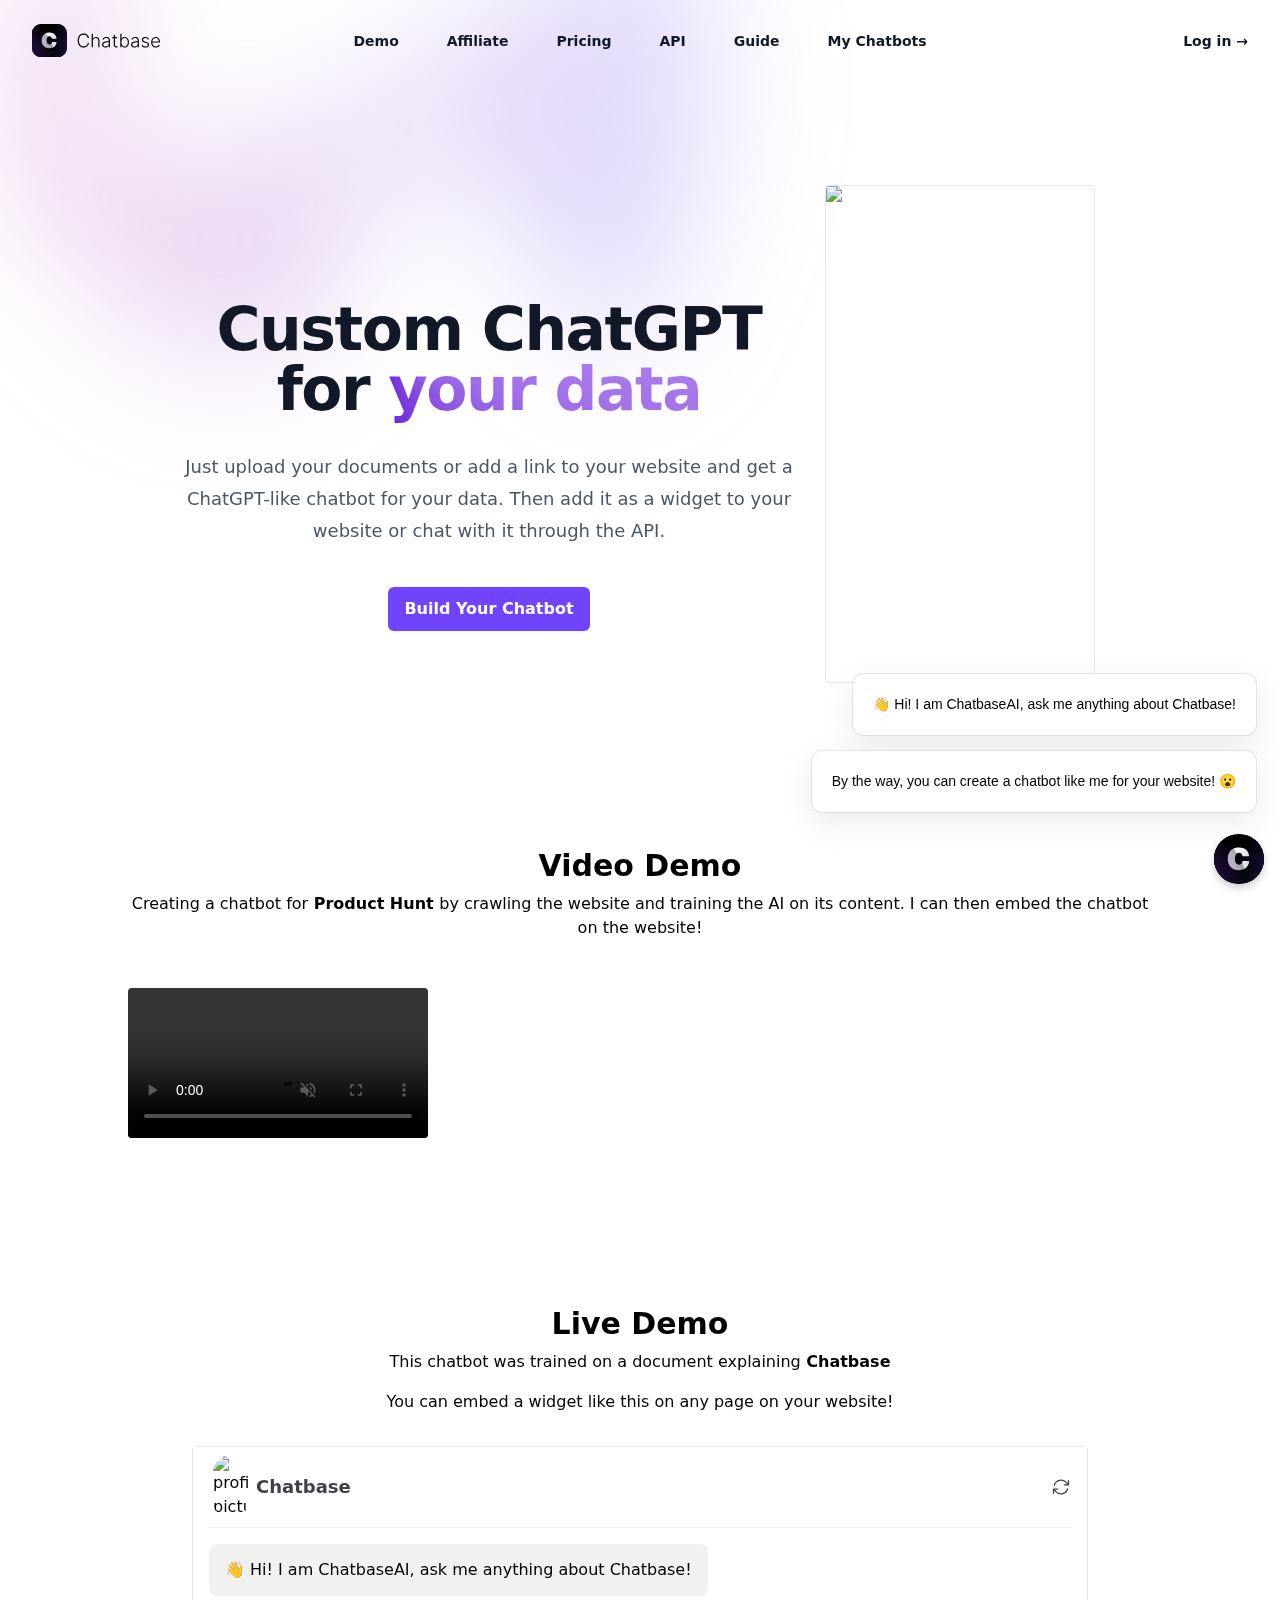
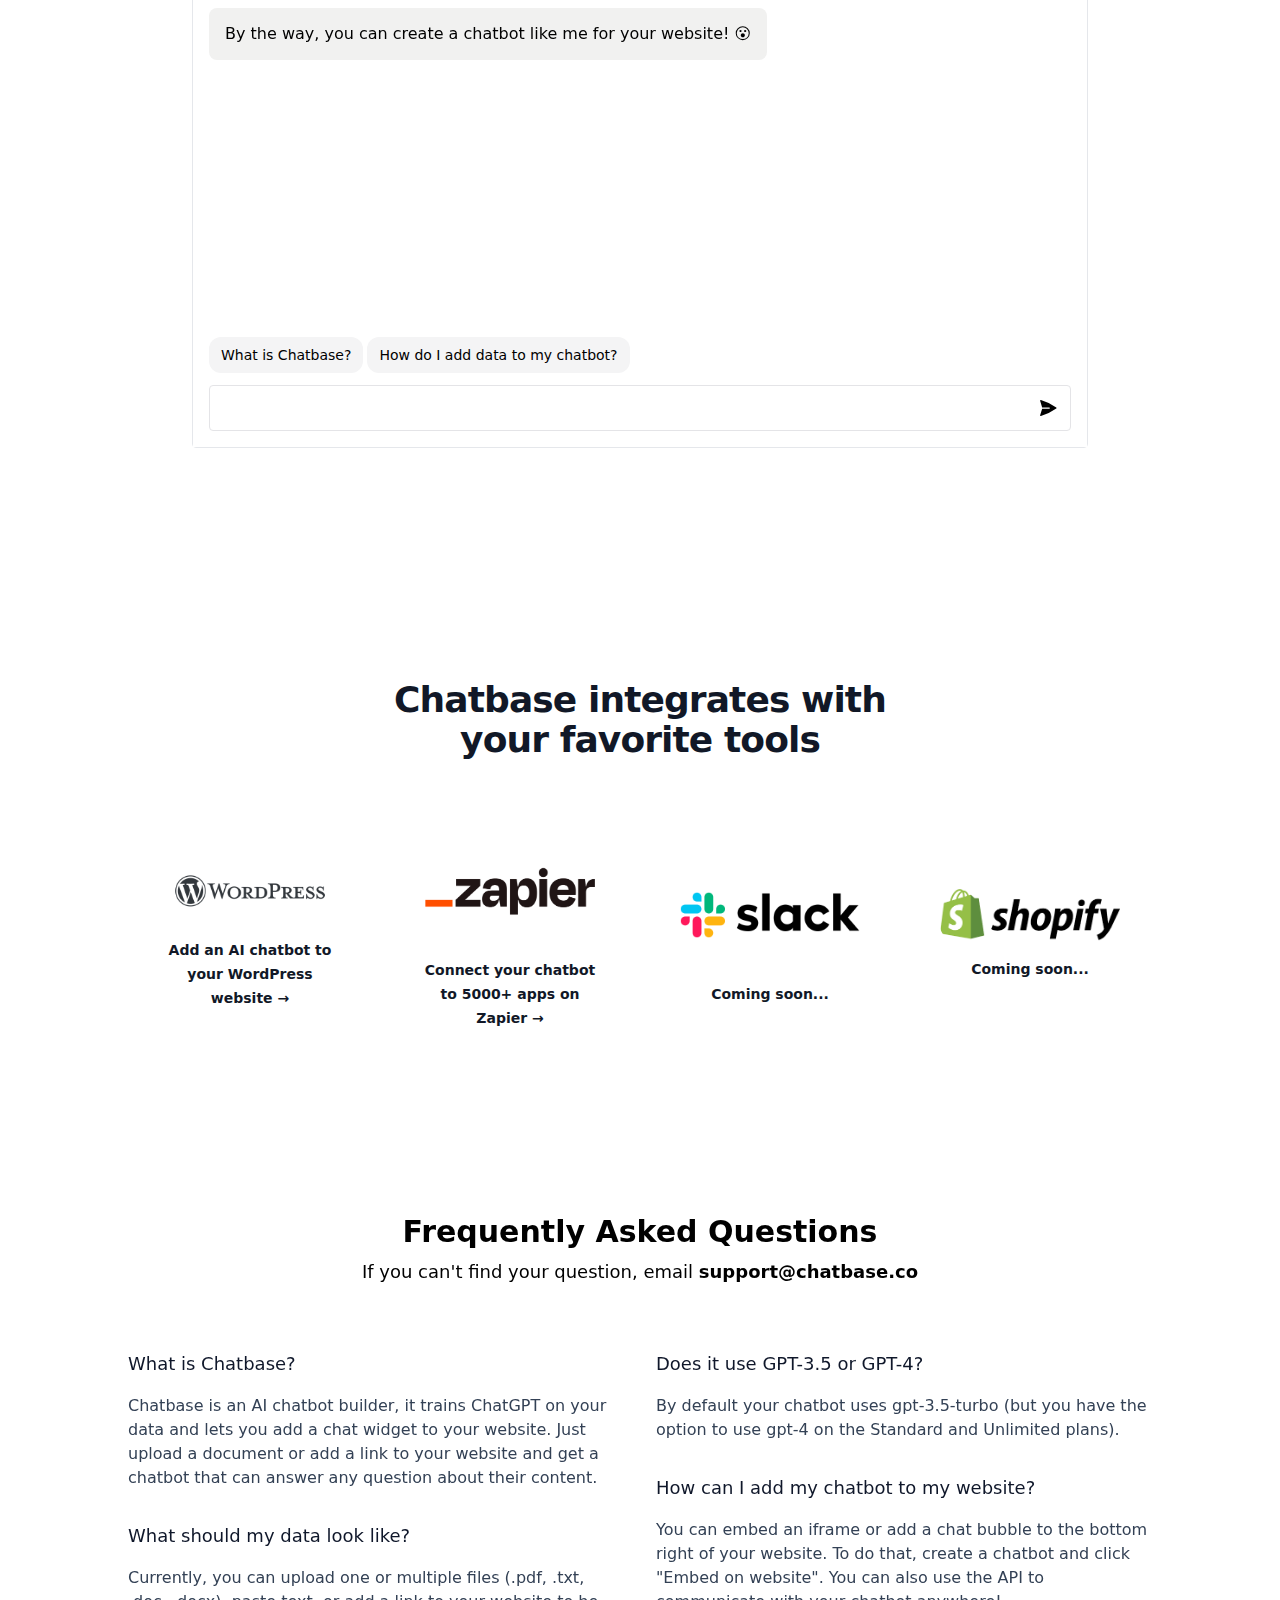
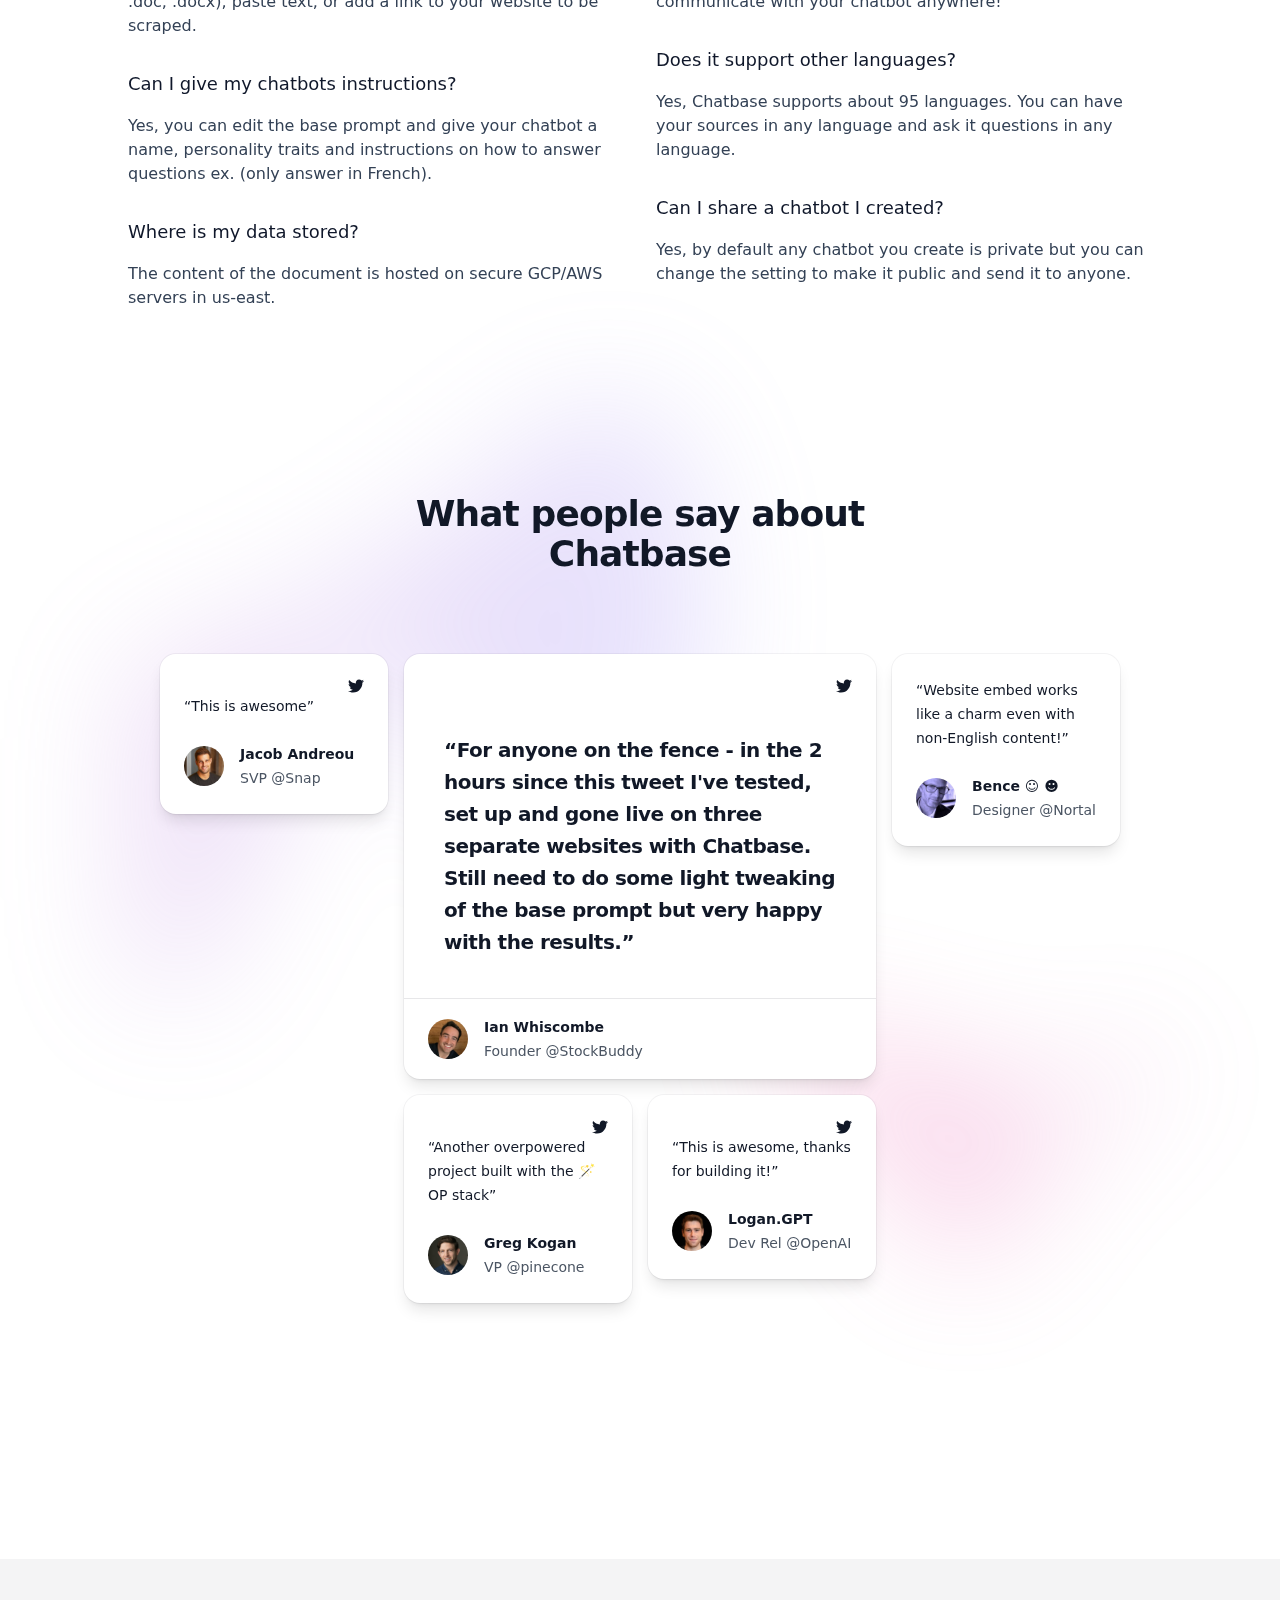
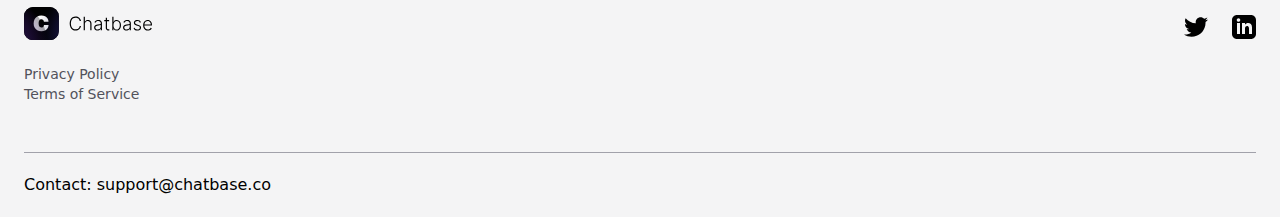
==== commit 4ef1daa9: "Update index.html" ====
--- a/index.html
+++ b/index.html
@@ -1,6 +1,6 @@
 <!DOCTYPE html>
 <!-- saved from url=(0014)about:internet -->
-<html lang="en"><head><meta http-equiv="Content-Type" content="text/html; charset=UTF-8"><meta name="viewport" content="width=device-width"><title>Chatbase | ChatGPT for your website</title><meta name="robots" content="follow, index"><link href="https://www.chatbase.co/favicon.ico" rel="shortcut icon"><meta content="Build an AI chatbot from your knowledge base and add it to your website." name="description"><meta property="og:url" content="https://www.chatbase.co/"><meta property="og:type" content="website"><meta property="og:site_name" content="Chatbase | ChatGPT for your website"><meta property="og:description" content="Build an AI chatbot from your knowledge base and add it to your website."><meta property="og:title" content="Chatbase | ChatGPT for your website"><meta property="og:image" content="https://www.chatbase.co/og.png"><meta name="twitter:card" content="summary_large_image"><meta name="twitter:site" content="@yasser_elsaeed_"><meta name="twitter:title" content="Chatbase | ChatGPT for your website"><meta name="twitter:description" content="Build an AI chatbot from your knowledge base and add it to your website."><meta name="twitter:image" content="https://www.chatbase.co/og.png"><meta name="next-head-count" content="17"><script>
+<html lang="en"><head><meta http-equiv="Content-Type" content="text/html; charset=UTF-8"><meta name="viewport" content="width=device-width"><title>Chatbase | ChatGPT for your website</title><meta name="robots" content="follow, index"><link href="favicon.ico" rel="shortcut icon"><meta content="Build an AI chatbot from your knowledge base and add it to your website." name="description"><meta property="og:url" content="https://www.chatbase.co/"><meta property="og:type" content="website"><meta property="og:site_name" content="Chatbase | ChatGPT for your website"><meta property="og:description" content="Build an AI chatbot from your knowledge base and add it to your website."><meta property="og:title" content="Chatbase | ChatGPT for your website"><meta property="og:image" content="https://www.chatbase.co/og.png"><meta name="twitter:card" content="summary_large_image"><meta name="twitter:site" content="@yasser_elsaeed_"><meta name="twitter:title" content="Chatbase | ChatGPT for your website"><meta name="twitter:description" content="Build an AI chatbot from your knowledge base and add it to your website."><meta name="twitter:image" content="https://www.chatbase.co/og.png"><meta name="next-head-count" content="17"><script>
               (function(w,r){w._rwq=r;w[r]=w[r]||function(){(w[r].q=w[r].q||[]).push(arguments)}})(window,'rewardful');
           </script><script>
               rewardful('ready', function() {
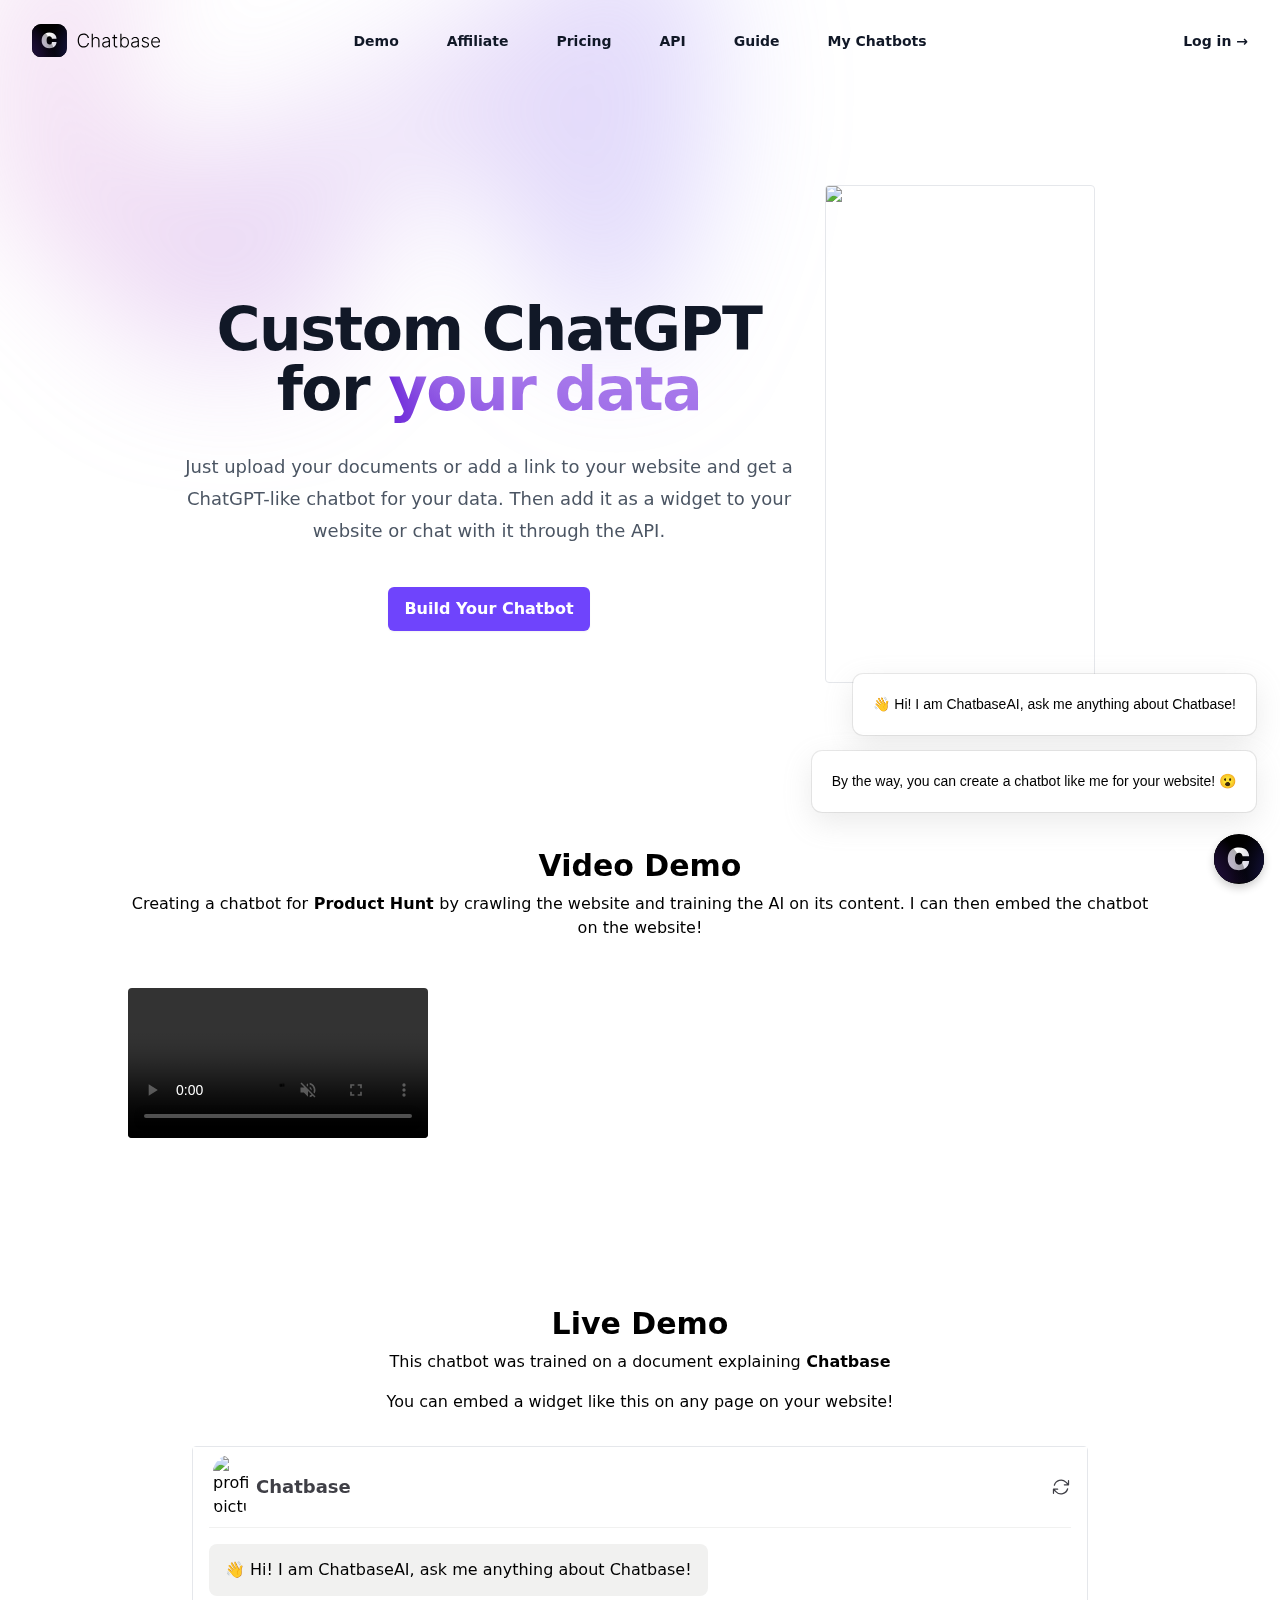
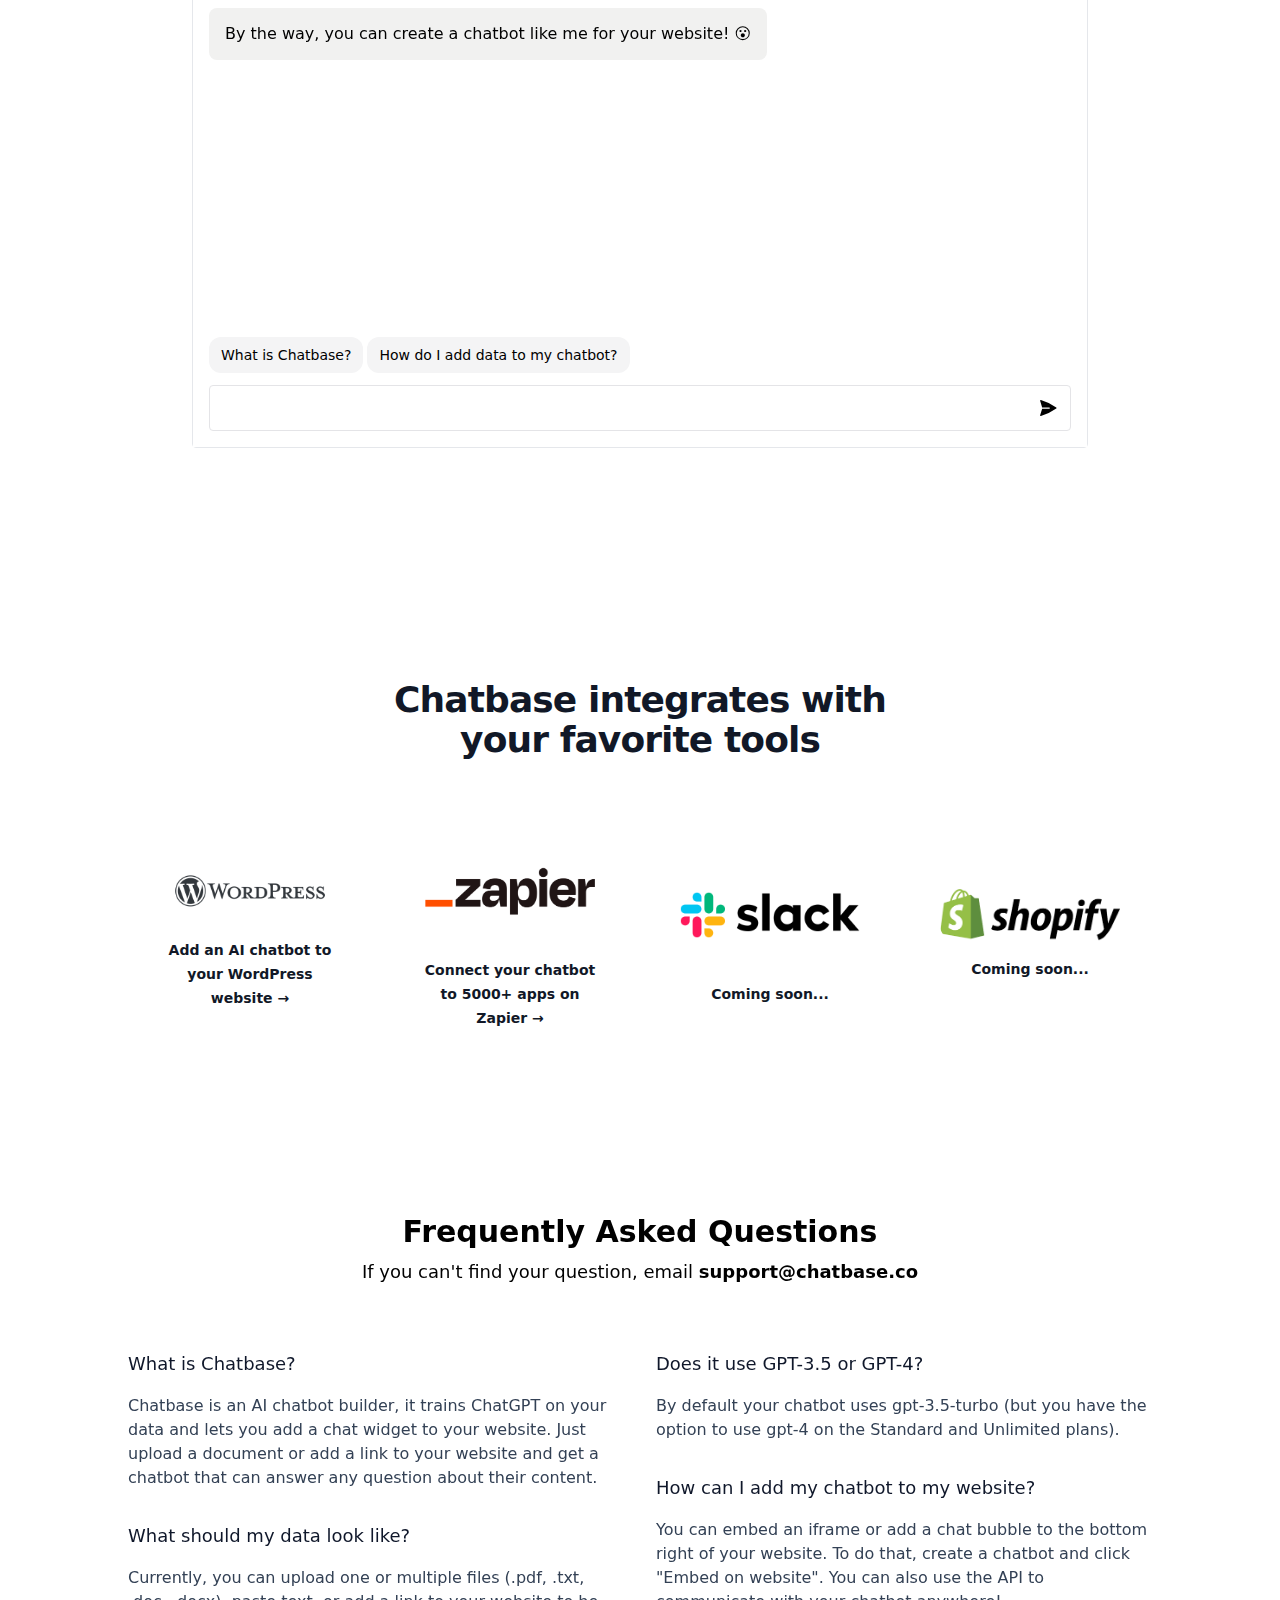
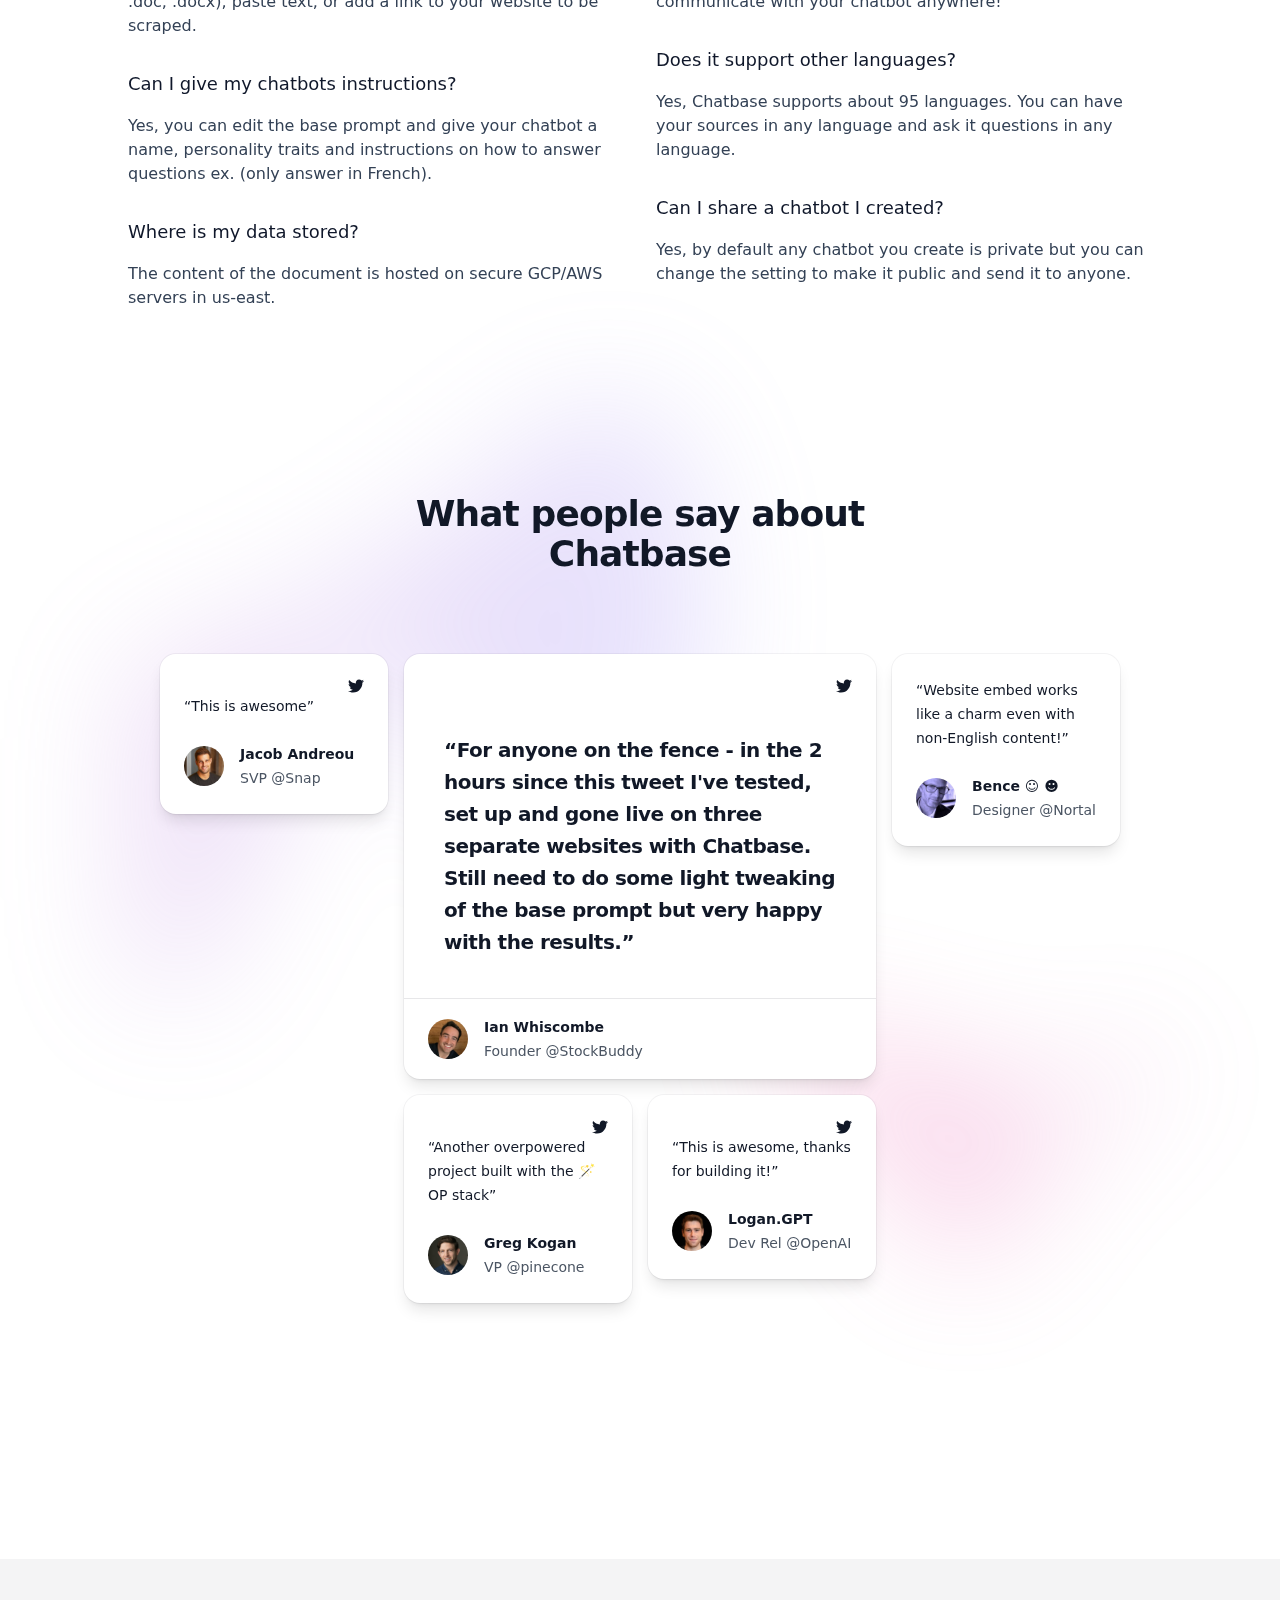
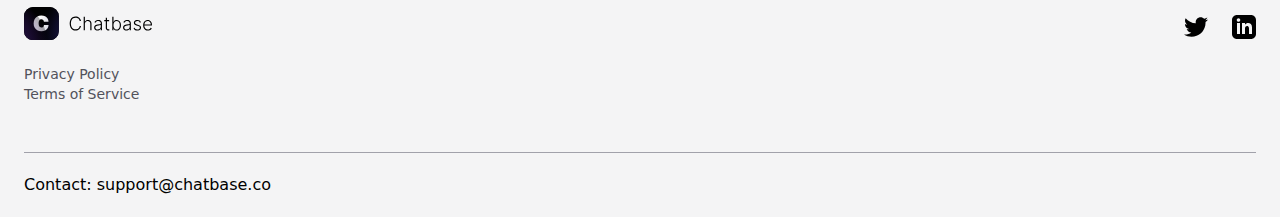
==== commit acd6bc09: "Update index.html" ====
--- a/index.html
+++ b/index.html
@@ -1,6 +1,6 @@
 <!DOCTYPE html>
 <!-- saved from url=(0014)about:internet -->
-<html lang="en"><head><meta http-equiv="Content-Type" content="text/html; charset=UTF-8"><meta name="viewport" content="width=device-width"><title>Chatbase | ChatGPT for your website</title><meta name="robots" content="follow, index"><link href="favicon.ico" rel="shortcut icon"><meta content="Build an AI chatbot from your knowledge base and add it to your website." name="description"><meta property="og:url" content="https://www.chatbase.co/"><meta property="og:type" content="website"><meta property="og:site_name" content="Chatbase | ChatGPT for your website"><meta property="og:description" content="Build an AI chatbot from your knowledge base and add it to your website."><meta property="og:title" content="Chatbase | ChatGPT for your website"><meta property="og:image" content="https://www.chatbase.co/og.png"><meta name="twitter:card" content="summary_large_image"><meta name="twitter:site" content="@yasser_elsaeed_"><meta name="twitter:title" content="Chatbase | ChatGPT for your website"><meta name="twitter:description" content="Build an AI chatbot from your knowledge base and add it to your website."><meta name="twitter:image" content="https://www.chatbase.co/og.png"><meta name="next-head-count" content="17"><script>
+<html lang="en"><head><meta http-equiv="Content-Type" content="text/html; charset=UTF-8"><meta name="viewport" content="width=device-width"><title>Chatbase | ChatGPT for your website</title><meta name="robots" content="follow, index"><link href="https://chatbase.psync.media/favicon.ico" rel="shortcut icon"><meta content="Build an AI chatbot from your knowledge base and add it to your website." name="description"><meta property="og:url" content="https://www.chatbase.co/"><meta property="og:type" content="website"><meta property="og:site_name" content="Chatbase | ChatGPT for your website"><meta property="og:description" content="Build an AI chatbot from your knowledge base and add it to your website."><meta property="og:title" content="Chatbase | ChatGPT for your website"><meta property="og:image" content="https://www.chatbase.co/og.png"><meta name="twitter:card" content="summary_large_image"><meta name="twitter:site" content="@yasser_elsaeed_"><meta name="twitter:title" content="Chatbase | ChatGPT for your website"><meta name="twitter:description" content="Build an AI chatbot from your knowledge base and add it to your website."><meta name="twitter:image" content="https://www.chatbase.co/og.png"><meta name="next-head-count" content="17"><script>
               (function(w,r){w._rwq=r;w[r]=w[r]||function(){(w[r].q=w[r].q||[]).push(arguments)}})(window,'rewardful');
           </script><script>
               rewardful('ready', function() {
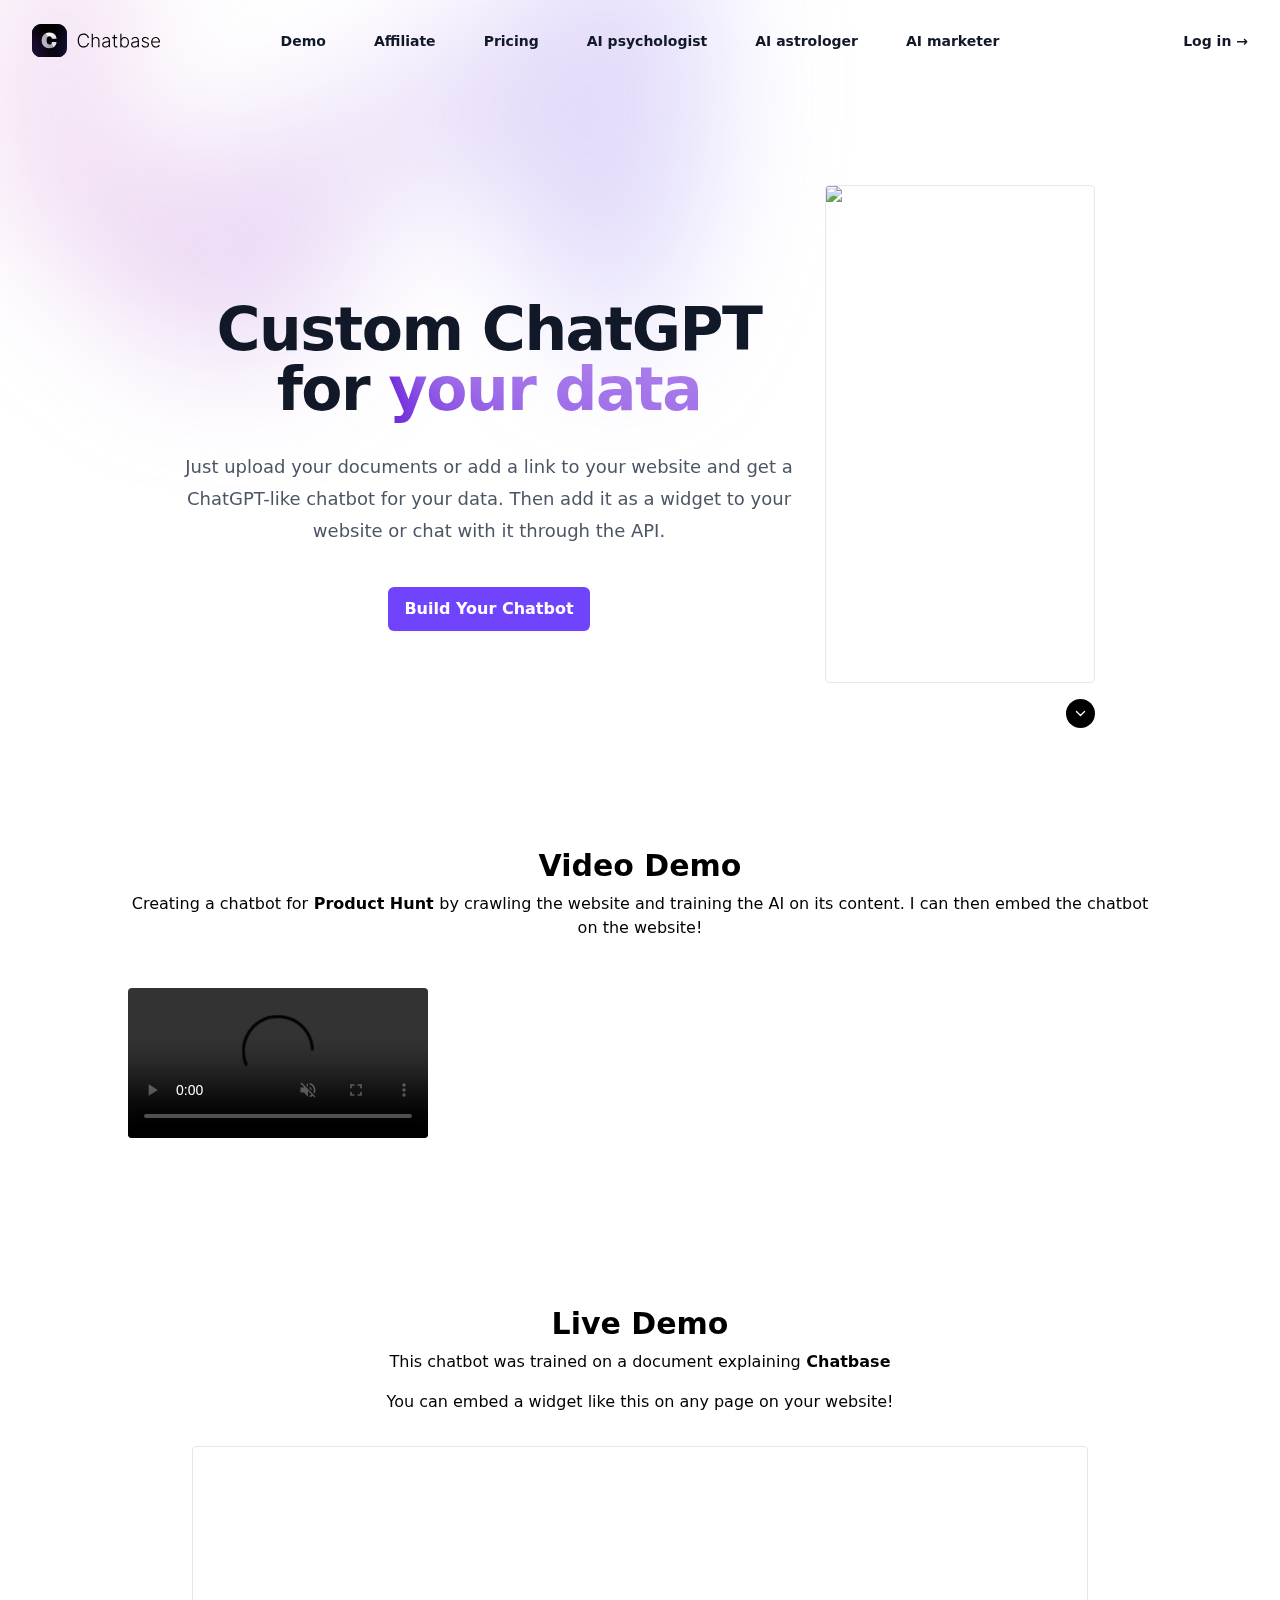
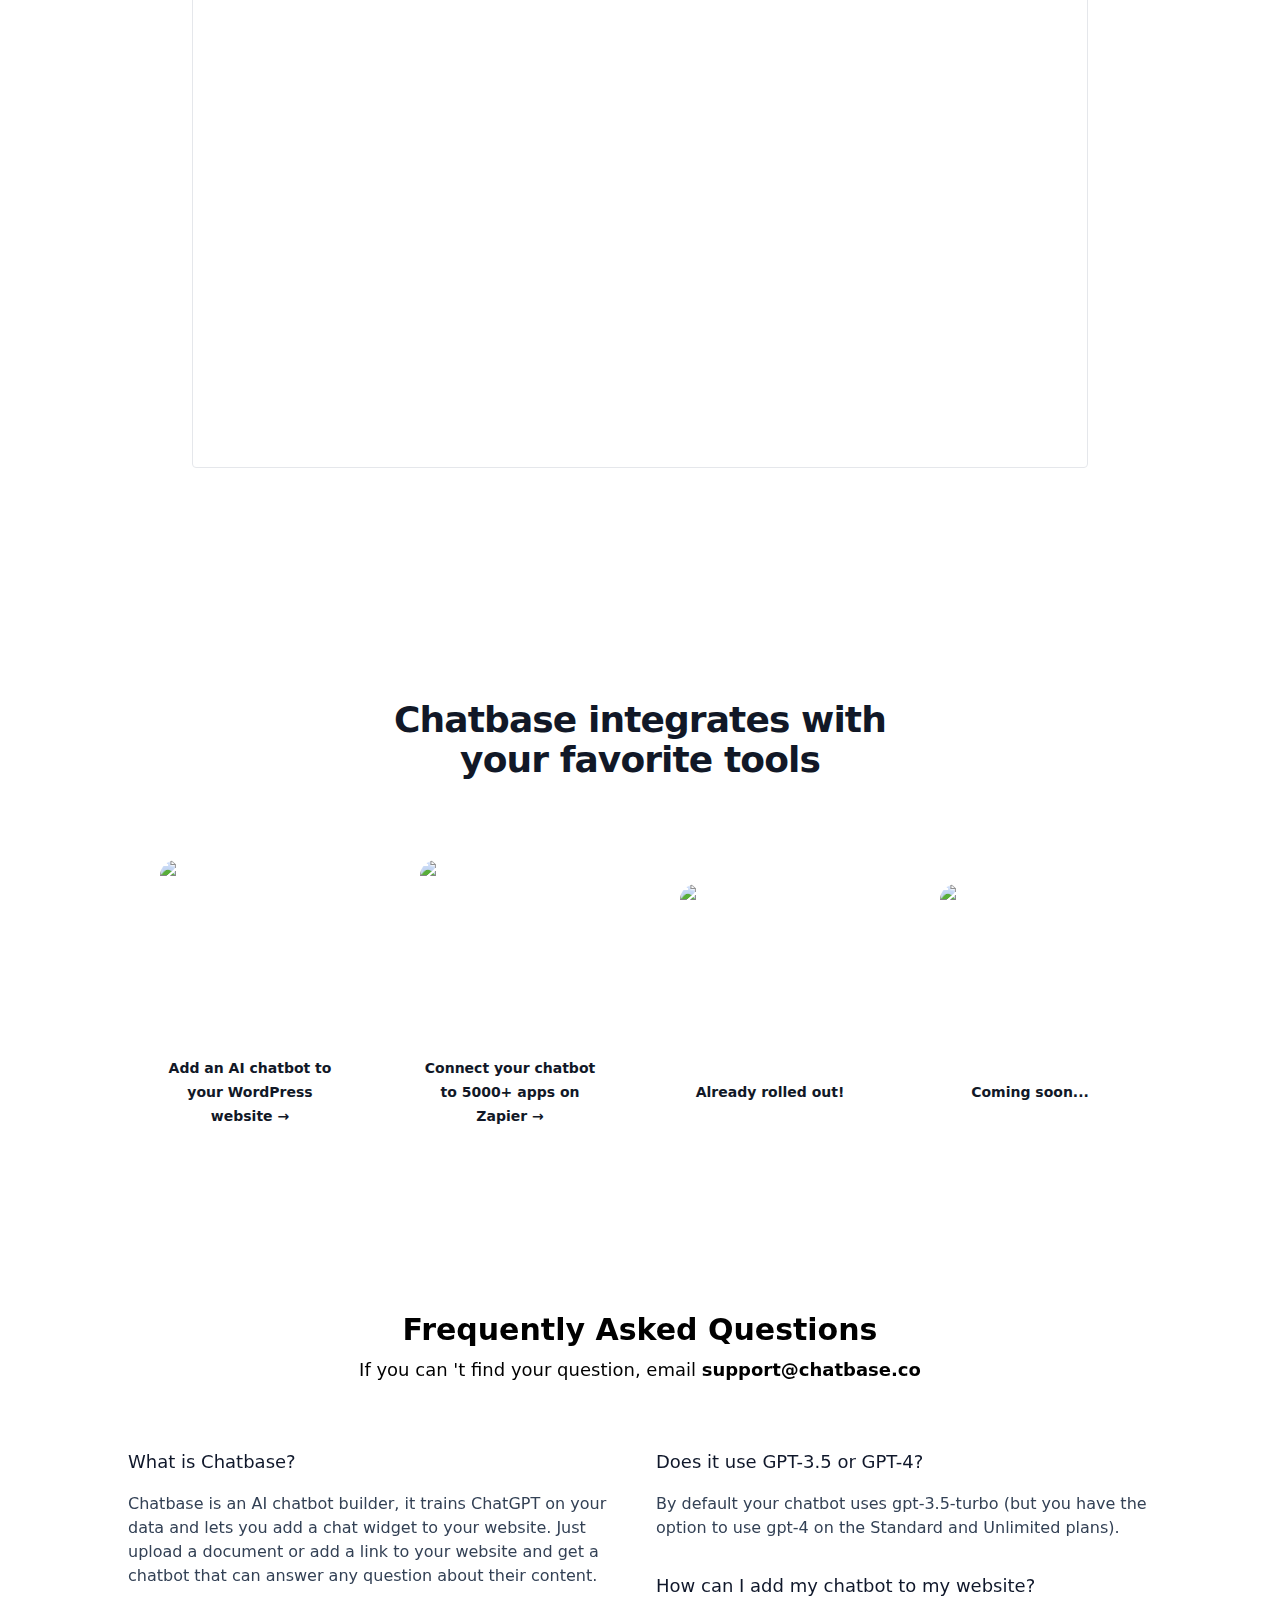
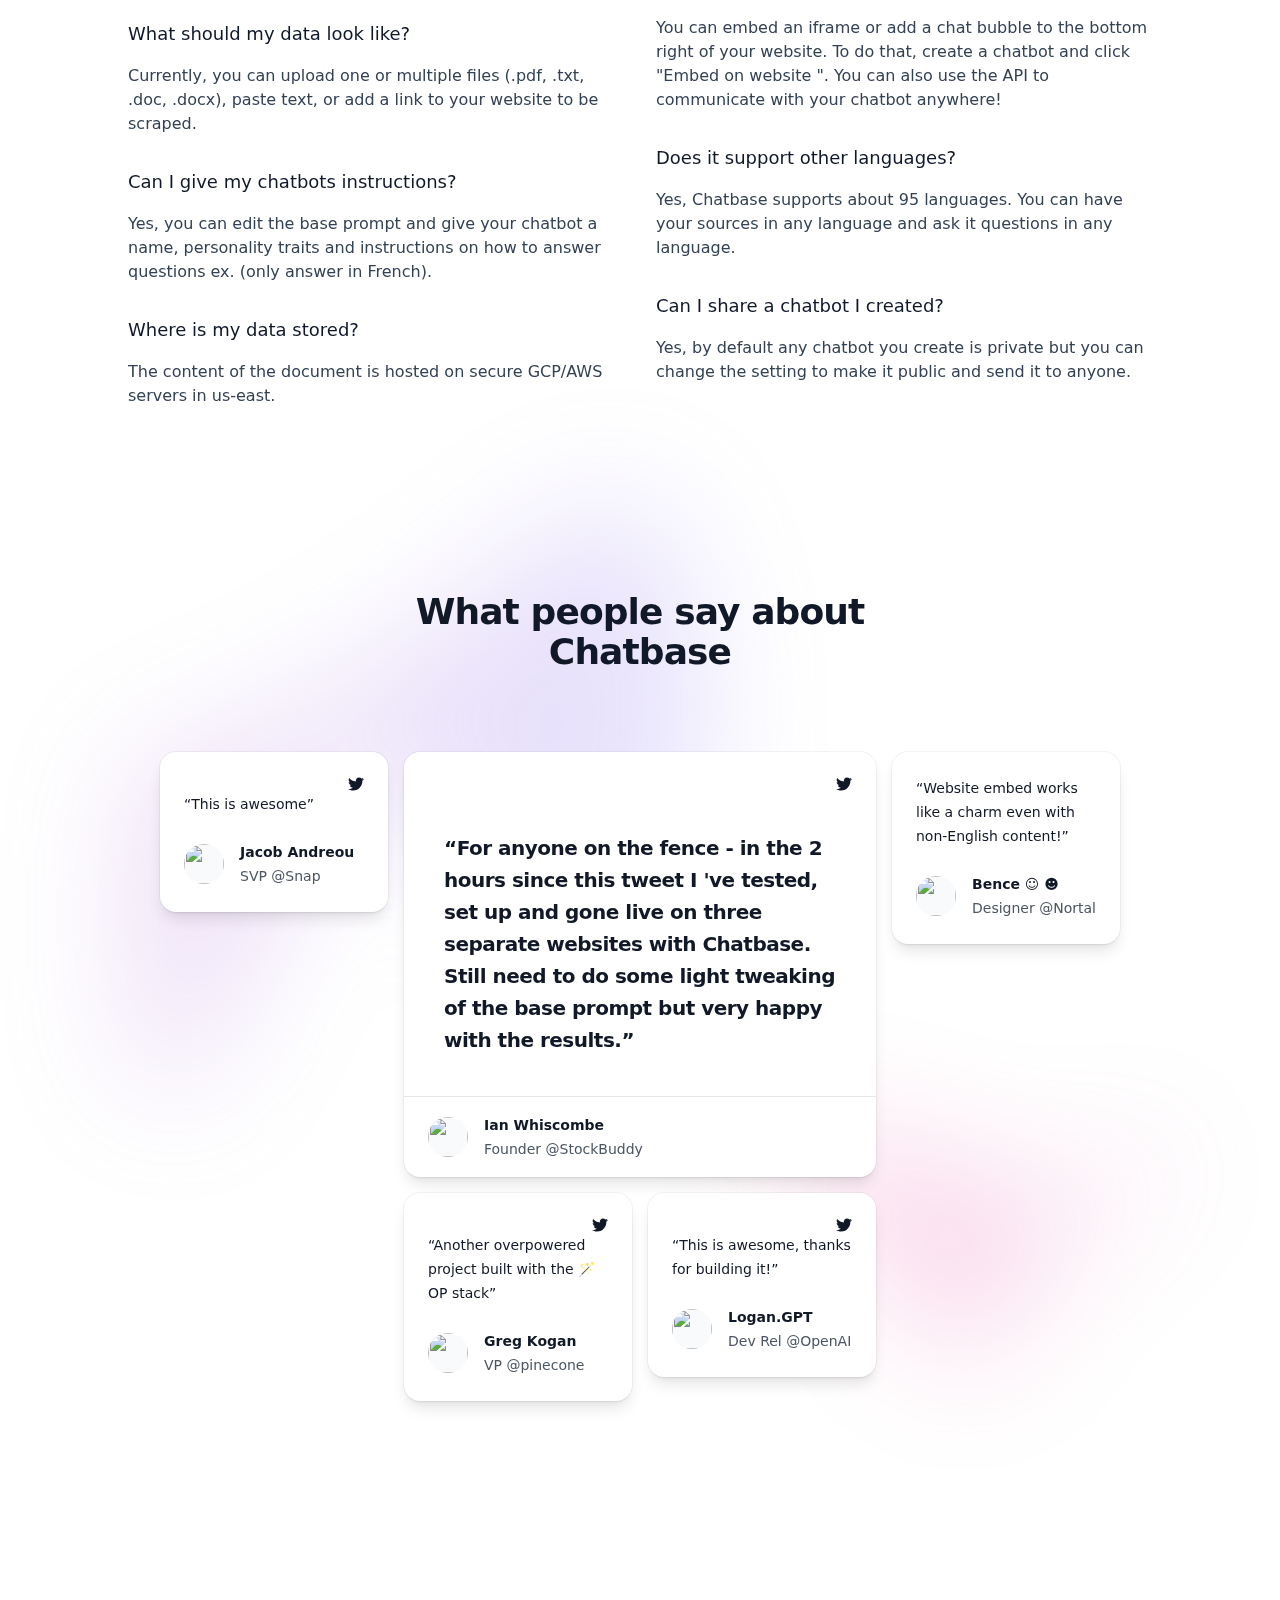
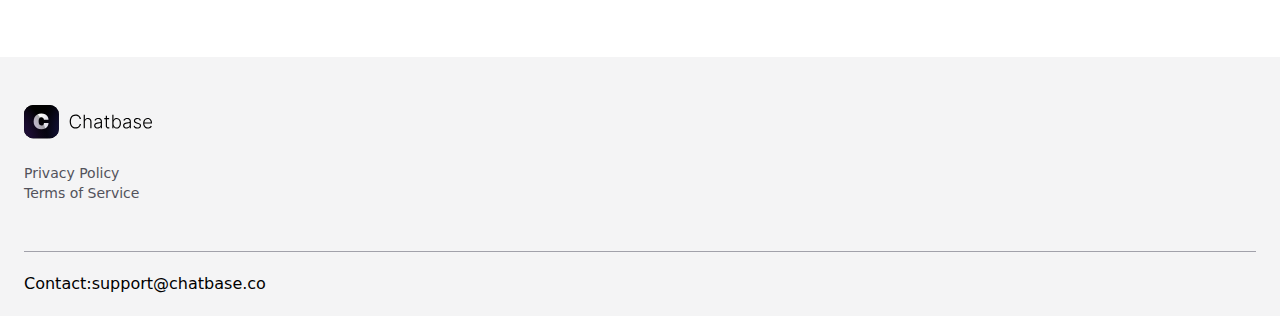
==== commit 375e7435: "Add files via upload" ====
--- a/index.html
+++ b/index.html
@@ -1,15 +1,1382 @@
-<!DOCTYPE html>
-<!-- saved from url=(0014)about:internet -->
-<html lang="en"><head><meta http-equiv="Content-Type" content="text/html; charset=UTF-8"><meta name="viewport" content="width=device-width"><title>Chatbase | ChatGPT for your website</title><meta name="robots" content="follow, index"><link href="https://chatbase.psync.media/favicon.ico" rel="shortcut icon"><meta content="Build an AI chatbot from your knowledge base and add it to your website." name="description"><meta property="og:url" content="https://www.chatbase.co/"><meta property="og:type" content="website"><meta property="og:site_name" content="Chatbase | ChatGPT for your website"><meta property="og:description" content="Build an AI chatbot from your knowledge base and add it to your website."><meta property="og:title" content="Chatbase | ChatGPT for your website"><meta property="og:image" content="https://www.chatbase.co/og.png"><meta name="twitter:card" content="summary_large_image"><meta name="twitter:site" content="@yasser_elsaeed_"><meta name="twitter:title" content="Chatbase | ChatGPT for your website"><meta name="twitter:description" content="Build an AI chatbot from your knowledge base and add it to your website."><meta name="twitter:image" content="https://www.chatbase.co/og.png"><meta name="next-head-count" content="17"><script>
-              (function(w,r){w._rwq=r;w[r]=w[r]||function(){(w[r].q=w[r].q||[]).push(arguments)}})(window,'rewardful');
-          </script><script>
-              rewardful('ready', function() {
-                if(Rewardful.referral) {
-                  window.referral = Rewardful.referral;
-                } else {
-                  window.referral = "";
-                }
-              });
-          </script><script async="" src="./Chatbase _ ChatGPT for your website_files/rw.js" data-rewardful="112f90"></script><link rel="preload" href="./Chatbase _ ChatGPT for your website_files/934e58c5d4ce5bc8.css" as="style"><link rel="stylesheet" href="./Chatbase _ ChatGPT for your website_files/934e58c5d4ce5bc8.css" data-n-g=""><noscript data-n-css=""></noscript><script defer="" nomodule="" src="./Chatbase _ ChatGPT for your website_files/polyfills-c67a75d1b6f99dc8.js"></script><script src="./Chatbase _ ChatGPT for your website_files/webpack-a88ae761df31f608.js" defer=""></script><script src="./Chatbase _ ChatGPT for your website_files/framework-50116e63224baba2.js" defer=""></script><script src="./Chatbase _ ChatGPT for your website_files/main-c744d169b245903d.js" defer=""></script><script src="./Chatbase _ ChatGPT for your website_files/_app-30b35adc748ceeda.js" defer=""></script><script src="./Chatbase _ ChatGPT for your website_files/675-b51c97e1250b0987.js" defer=""></script><script src="./Chatbase _ ChatGPT for your website_files/index-027f7ccee024091c.js" defer=""></script><script src="./Chatbase _ ChatGPT for your website_files/_buildManifest.js" defer=""></script><script src="./Chatbase _ ChatGPT for your website_files/_ssgManifest.js" defer=""></script><script src="./Chatbase _ ChatGPT for your website_files/script.js" defer=""></script><link as="script" rel="prefetch" href="./Chatbase _ ChatGPT for your website_files/801-8cc2b450725527b6.js"><link as="script" rel="prefetch" href="./Chatbase _ ChatGPT for your website_files/pricing-7d53dfbfda263ff1.js"><link as="script" rel="prefetch" href="./Chatbase _ ChatGPT for your website_files/605040ef-ab8e7f15303f656f.js"><link as="script" rel="prefetch" href="./Chatbase _ ChatGPT for your website_files/main-59a1f395ac4ccf76.js"><link as="script" rel="prefetch" href="./Chatbase _ ChatGPT for your website_files/my-chatbots-58fa54a39515dbda.js"><link as="script" rel="prefetch" href="./Chatbase _ ChatGPT for your website_files/586-61470e5a7d56b4f6.js"><link as="script" rel="prefetch" href="./Chatbase _ ChatGPT for your website_files/signin-ffdc9857efb6059c.js"><link as="script" rel="prefetch" href="./Chatbase _ ChatGPT for your website_files/428-2de1a9cc74daf4bf.js"><link as="script" rel="prefetch" href="./Chatbase _ ChatGPT for your website_files/639-a379f48c9d92165d.js"><link as="script" rel="prefetch" href="./Chatbase _ ChatGPT for your website_files/create-new-chatbot-c66e9d196fa0cfb0.js"><script src="./Chatbase _ ChatGPT for your website_files/v3"></script><style></style></head><body class=""><div id="__next"><nav class="isolate bg-white"><div class="absolute inset-x-0 top-[-10rem] -z-10 transform-gpu overflow-hidden blur-3xl sm:top-[-20rem]"><svg class="relative left-[calc(50%-11rem)] -z-10 h-[21.1875rem] max-w-none -translate-x-1/2 rotate-[30deg] sm:left-[calc(50%-30rem)] sm:h-[42.375rem]" viewBox="0 0 1155 678" xmlns="http://www.w3.org/2000/svg"><path fill="url(#45de2b6b-92d5-4d68-a6a0-9b9b2abad533)" fill-opacity=".3" d="M317.219 518.975L203.852 678 0 438.341l317.219 80.634 204.172-286.402c1.307 132.337 45.083 346.658 209.733 145.248C936.936 126.058 882.053-94.234 1031.02 41.331c119.18 108.451 130.68 295.337 121.53 375.223L855 299l21.173 362.054-558.954-142.079z"></path><defs><lineargradient id="45de2b6b-92d5-4d68-a6a0-9b9b2abad533" x1="1155.49" x2="-78.208" y1=".177" y2="474.645" gradientUnits="userSpaceOnUse"><stop stop-color="#9089FC"></stop><stop offset="1" stop-color="#FF80B5"></stop></lineargradient></defs></svg></div><div class="px-6 pt-6 lg:px-8"><nav class="flex items-center justify-between" aria-label="Global"><div class="flex lg:flex-1"><a class="-m-1.5 p-1.5" href="https://www.chatbase.co/"><span class="sr-only">Chatbase</span><svg id="Layer_2" xmlns="http://www.w3.org/2000/svg" xmlns:xlink="http://www.w3.org/1999/xlink" viewBox="0 0 159.64 41.35" class="w-32"><defs><style>.cls-1{fill:url(#radial-gradient-2);}.cls-1,.cls-2{opacity:.32;}.cls-3{fill:#fff;}.cls-4{clip-path:url(#clippath-1);}.cls-5{fill:none;}.cls-2{fill:url(#radial-gradient);}</style><clippath id="clippath-1"><rect class="cls-5" x="0.07" width="43.42" height="41.35" rx="11.56" ry="11.56"></rect></clippath><radialgradient id="radial-gradient" cx="-35.42" cy="50.24" fx="-35.42" fy="50.24" r="64.8" gradientTransform="translate(.8 .1)" gradientUnits="userSpaceOnUse"><stop offset="0" stop-color="#7736dc"></stop><stop offset="0.23" stop-color="#7535d9"></stop><stop offset="0.37" stop-color="#7033d0"></stop><stop offset="0.49" stop-color="#692fc2"></stop><stop offset="0.6" stop-color="#5d2aad"></stop><stop offset="0.69" stop-color="#4f2492"></stop><stop offset="0.78" stop-color="#3d1b71"></stop><stop offset="0.87" stop-color="#28124a"></stop><stop offset="0.95" stop-color="#10071e"></stop><stop offset="1" stop-color="#000"></stop></radialgradient><radialgradient id="radial-gradient-2" cx="77.03" cy="35.45" fx="77.03" fy="35.45" r="61.01" gradientTransform="translate(.08 -.29)" gradientUnits="userSpaceOnUse"><stop offset="0" stop-color="#4f46e5"></stop><stop offset="0.22" stop-color="#4e45e2" stop-opacity="0.99"></stop><stop offset="0.37" stop-color="#4b42d9" stop-opacity="0.95"></stop><stop offset="0.48" stop-color="#463ecb" stop-opacity="0.89"></stop><stop offset="0.59" stop-color="#3e37b6" stop-opacity="0.8"></stop><stop offset="0.68" stop-color="#352f9b" stop-opacity="0.68"></stop><stop offset="0.77" stop-color="#2a257a" stop-opacity="0.54"></stop><stop offset="0.86" stop-color="#1c1953" stop-opacity="0.37"></stop><stop offset="0.94" stop-color="#0d0c27" stop-opacity="0.17"></stop><stop offset="1" stop-color="#000" stop-opacity="0"></stop></radialgradient></defs><g id="Layer_1-2"><g><path d="M71.08,17.42h-1.57c-.12-.58-.33-1.12-.63-1.62-.3-.5-.68-.93-1.14-1.3-.46-.37-.97-.66-1.55-.87-.58-.21-1.2-.31-1.87-.31-1.08,0-2.06,.28-2.94,.84-.88,.56-1.59,1.38-2.12,2.47-.53,1.09-.79,2.41-.79,3.98s.26,2.91,.79,4c.53,1.08,1.24,1.9,2.12,2.46,.89,.56,1.87,.84,2.94,.84,.67,0,1.3-.1,1.87-.31,.58-.21,1.09-.49,1.55-.86s.83-.8,1.14-1.3c.3-.5,.51-1.04,.63-1.62h1.57c-.14,.78-.4,1.51-.78,2.19-.38,.67-.86,1.26-1.45,1.77-.59,.51-1.26,.9-2.02,1.18s-1.6,.42-2.51,.42c-1.43,0-2.7-.36-3.81-1.08-1.11-.72-1.98-1.73-2.61-3.04-.63-1.31-.94-2.86-.94-4.64s.31-3.33,.94-4.64c.63-1.31,1.5-2.32,2.61-3.04,1.11-.72,2.38-1.08,3.81-1.08,.91,0,1.75,.14,2.51,.42s1.43,.67,2.02,1.18c.58,.51,1.07,1.1,1.45,1.77,.38,.67,.64,1.4,.78,2.19Z"></path><path d="M75.92,21.15v7.99h-1.48V12.09h1.48v6.27h.13c.3-.66,.76-1.19,1.39-1.58s1.43-.59,2.39-.59c.87,0,1.63,.18,2.28,.53,.66,.36,1.17,.88,1.53,1.57,.37,.69,.55,1.55,.55,2.56v8.28h-1.49v-8.19c0-1.05-.29-1.89-.88-2.49-.58-.61-1.38-.91-2.37-.91-.68,0-1.29,.14-1.82,.43-.53,.29-.95,.7-1.26,1.25-.31,.54-.46,1.18-.46,1.93Z"></path><path d="M91.69,29.43c-.77,0-1.48-.15-2.11-.45-.64-.3-1.15-.74-1.52-1.32-.38-.57-.57-1.27-.57-2.09,0-.63,.12-1.17,.36-1.6,.24-.43,.58-.79,1.02-1.07,.44-.28,.96-.5,1.56-.66,.6-.16,1.26-.29,1.98-.37,.72-.09,1.32-.17,1.82-.23,.5-.07,.88-.17,1.14-.32,.26-.14,.39-.38,.39-.7v-.3c0-.87-.26-1.56-.78-2.06-.52-.5-1.26-.75-2.24-.75-.92,0-1.67,.2-2.25,.61-.58,.41-.99,.88-1.22,1.43l-1.41-.51c.29-.7,.69-1.26,1.2-1.68,.51-.42,1.08-.72,1.71-.91,.63-.19,1.27-.28,1.92-.28,.49,0,1,.06,1.53,.19,.53,.13,1.02,.35,1.48,.66,.46,.31,.82,.75,1.11,1.31,.28,.56,.42,1.26,.42,2.12v8.68h-1.48v-2.02h-.09c-.18,.38-.44,.74-.79,1.1-.35,.36-.79,.65-1.32,.87s-1.15,.34-1.86,.34Zm.2-1.36c.79,0,1.47-.17,2.05-.52,.58-.35,1.02-.81,1.34-1.39s.47-1.22,.47-1.92v-1.85c-.11,.11-.3,.2-.55,.28-.26,.08-.56,.16-.89,.22s-.67,.12-1,.16-.63,.08-.9,.12c-.72,.09-1.34,.23-1.85,.42-.51,.19-.9,.45-1.17,.78-.27,.33-.41,.75-.41,1.27,0,.78,.28,1.38,.83,1.8,.55,.42,1.25,.64,2.09,.64Z"></path><path d="M106.2,16.35v1.29h-6.1v-1.29h6.1Zm-4.2-3.06h1.49v12.51c0,.53,.09,.95,.27,1.25,.18,.3,.42,.52,.72,.64,.29,.12,.61,.19,.94,.19,.19,0,.36-.01,.5-.04s.26-.05,.37-.08l.32,1.34c-.14,.06-.32,.11-.53,.15-.21,.05-.47,.07-.78,.07-.54,0-1.07-.12-1.57-.36-.5-.24-.92-.59-1.24-1.07-.32-.47-.48-1.06-.48-1.76V13.29Z"></path><path d="M110.14,29.14V12.09h1.49v6.7h.13c.17-.38,.41-.78,.72-1.18s.73-.75,1.24-1.02c.51-.27,1.16-.41,1.94-.41,1.05,0,1.97,.28,2.76,.83s1.41,1.32,1.86,2.31c.44,.99,.67,2.14,.67,3.46s-.22,2.48-.66,3.47-1.06,1.77-1.85,2.32c-.79,.56-1.71,.83-2.75,.83-.78,0-1.42-.14-1.94-.42-.52-.28-.94-.62-1.25-1.03s-.56-.81-.73-1.19h-.18v2.37h-1.44Zm1.47-6.39c0,1.03,.15,1.95,.46,2.74,.31,.8,.75,1.42,1.33,1.87,.58,.45,1.28,.68,2.11,.68s1.57-.23,2.16-.7c.59-.47,1.04-1.1,1.34-1.9,.3-.8,.46-1.7,.46-2.69s-.15-1.87-.45-2.66-.75-1.41-1.34-1.88c-.59-.46-1.31-.69-2.16-.69s-1.54,.22-2.12,.67c-.58,.45-1.02,1.06-1.33,1.85-.31,.79-.46,1.69-.46,2.71Z"></path><path d="M127.79,29.43c-.77,0-1.48-.15-2.11-.45-.64-.3-1.15-.74-1.52-1.32-.38-.57-.57-1.27-.57-2.09,0-.63,.12-1.17,.36-1.6,.24-.43,.58-.79,1.02-1.07,.44-.28,.96-.5,1.56-.66,.6-.16,1.26-.29,1.98-.37,.72-.09,1.32-.17,1.82-.23,.5-.07,.88-.17,1.14-.32,.26-.14,.39-.38,.39-.7v-.3c0-.87-.26-1.56-.78-2.06-.52-.5-1.26-.75-2.24-.75-.92,0-1.67,.2-2.25,.61-.58,.41-.99,.88-1.22,1.43l-1.41-.51c.29-.7,.69-1.26,1.2-1.68,.51-.42,1.08-.72,1.71-.91,.63-.19,1.27-.28,1.92-.28,.49,0,1,.06,1.53,.19,.53,.13,1.02,.35,1.48,.66,.46,.31,.82,.75,1.11,1.31,.28,.56,.42,1.26,.42,2.12v8.68h-1.48v-2.02h-.09c-.18,.38-.44,.74-.79,1.1-.35,.36-.79,.65-1.32,.87s-1.15,.34-1.86,.34Zm.2-1.36c.79,0,1.47-.17,2.05-.52,.58-.35,1.02-.81,1.34-1.39s.47-1.22,.47-1.92v-1.85c-.11,.11-.3,.2-.55,.28-.26,.08-.56,.16-.89,.22s-.67,.12-1,.16-.63,.08-.9,.12c-.72,.09-1.34,.23-1.85,.42-.51,.19-.9,.45-1.17,.78-.27,.33-.41,.75-.41,1.27,0,.78,.28,1.38,.83,1.8,.55,.42,1.25,.64,2.09,.64Z"></path><path d="M145.85,19.16l-1.36,.38c-.13-.38-.32-.73-.57-1.04s-.56-.56-.95-.74-.88-.27-1.45-.27c-.87,0-1.58,.21-2.13,.62-.55,.41-.83,.94-.83,1.59,0,.55,.19,1,.57,1.34,.38,.34,.97,.61,1.76,.81l1.93,.47c1.07,.26,1.88,.67,2.41,1.24,.54,.57,.8,1.28,.8,2.13,0,.72-.2,1.36-.6,1.92-.4,.56-.96,1-1.67,1.32-.71,.32-1.54,.48-2.48,.48-1.25,0-2.28-.28-3.09-.85s-1.33-1.38-1.56-2.44l1.42-.35c.18,.76,.54,1.33,1.08,1.72,.54,.39,1.24,.58,2.12,.58,.98,0,1.77-.22,2.36-.66,.59-.44,.88-1,.88-1.66,0-.52-.17-.95-.52-1.3-.34-.35-.87-.61-1.57-.78l-2.09-.5c-1.11-.27-1.93-.69-2.46-1.27-.53-.58-.8-1.29-.8-2.15,0-.71,.19-1.33,.57-1.86,.38-.54,.91-.96,1.58-1.26s1.44-.46,2.3-.46c1.17,0,2.11,.27,2.81,.8,.7,.53,1.21,1.26,1.52,2.19Z"></path><path d="M154.46,29.41c-1.19,0-2.23-.28-3.1-.84-.87-.56-1.54-1.33-2.02-2.32s-.71-2.13-.71-3.43,.24-2.43,.71-3.43,1.13-1.79,1.97-2.36,1.81-.85,2.92-.85c.69,0,1.36,.13,2.01,.38s1.22,.64,1.74,1.16,.92,1.17,1.22,1.96c.3,.79,.45,1.71,.45,2.79v.73h-9.99v-1.31h8.48c0-.82-.17-1.56-.5-2.22-.33-.66-.79-1.18-1.37-1.56-.58-.38-1.26-.57-2.03-.57-.81,0-1.52,.22-2.14,.65-.62,.43-1.1,1-1.44,1.72-.35,.71-.52,1.49-.53,2.33v.78c0,1.02,.18,1.9,.53,2.66,.35,.76,.85,1.34,1.5,1.76,.65,.42,1.42,.62,2.31,.62,.6,0,1.14-.09,1.59-.28,.46-.19,.84-.44,1.16-.76,.31-.32,.55-.67,.71-1.05l1.41,.46c-.19,.54-.51,1.04-.95,1.49s-.99,.82-1.65,1.1c-.66,.27-1.41,.41-2.27,.41Z"></path></g><g><rect width="43.42" height="41.35" rx="11.56" ry="11.56"></rect><g><rect width="43.42" height="41.35" rx="11.56" ry="11.56"></rect><path class="cls-3" d="M21.67,30.37c-2.02,0-3.75-.42-5.19-1.25s-2.55-1.99-3.32-3.47c-.77-1.48-1.16-3.2-1.16-5.15s.39-3.68,1.17-5.17c.78-1.48,1.89-2.64,3.33-3.47,1.44-.83,3.16-1.25,5.17-1.25,1.77,0,3.31,.32,4.63,.96,1.32,.64,2.35,1.54,3.09,2.71,.74,1.17,1.14,2.54,1.18,4.11h-5.7c-.12-.98-.45-1.75-.99-2.31-.54-.56-1.25-.84-2.12-.84-.71,0-1.33,.2-1.86,.59-.53,.4-.95,.98-1.24,1.75-.29,.77-.44,1.72-.44,2.85s.15,2.08,.44,2.86c.29,.78,.71,1.36,1.24,1.76,.53,.39,1.15,.59,1.86,.59,.57,0,1.07-.12,1.5-.36,.44-.24,.8-.6,1.08-1.07,.28-.47,.46-1.04,.54-1.71h5.7c-.06,1.58-.45,2.96-1.18,4.14s-1.75,2.1-3.05,2.75c-1.31,.65-2.86,.98-4.66,.98Z"></path><g class="cls-4"><circle class="cls-2" cx="-34.67" cy="50.4" r="64.87"></circle><circle class="cls-1" cx="77.09" cy="35.15" r="60.99"></circle></g></g></g></g></svg></a></div><div class="flex lg:hidden"><button type="button" class="-m-2.5 inline-flex items-center justify-center rounded-md p-2.5 text-gray-700"><span class="sr-only">Open main menu</span><svg xmlns="http://www.w3.org/2000/svg" fill="none" viewBox="0 0 24 24" stroke-width="1.5" stroke="currentColor" aria-hidden="true" class="h-6 w-6"><path stroke-linecap="round" stroke-linejoin="round" d="M3.75 6.75h16.5M3.75 12h16.5m-16.5 5.25h16.5"></path></svg></button></div><div class="hidden lg:flex lg:gap-x-12"><a target="_self" class="text-sm font-semibold leading-6 text-gray-900" href="https://www.chatbase.co/#demo">Demo</a><a target="_blank" class="text-sm font-semibold leading-6 text-gray-900" href="https://affiliates.chatbase.co/signup">Affiliate</a><a target="_self" class="text-sm font-semibold leading-6 text-gray-900" href="https://www.chatbase.co/pricing">Pricing</a><a target="_blank" class="text-sm font-semibold leading-6 text-gray-900" href="https://docs.chatbase.co/docs">API</a><a target="_self" class="text-sm font-semibold leading-6 text-gray-900" href="https://www.chatbase.co/guide/main">Guide</a><a target="_self" class="text-sm font-semibold leading-6 text-gray-900" href="https://www.chatbase.co/my-chatbots">My Chatbots</a></div><div class="hidden lg:flex lg:flex-1 lg:justify-end"><a class="text-sm font-semibold leading-6 text-gray-900" href="https://www.chatbase.co/signin">Log in <span aria-hidden="true">→</span></a></div></nav><div style="position:fixed;top:1px;left:1px;width:1px;height:0;padding:0;margin:-1px;overflow:hidden;clip:rect(0, 0, 0, 0);white-space:nowrap;border-width:0;display:none"></div></div></nav><main id="skip"><section class="bg-white"><div class="max-w-6xl mx-auto py-8 sm:py-24 px-4 sm:px-6 lg:px-8"><main class="isolate"><div class="relative px-6 lg:px-8 py-16 sm:py-8"><div class=" pb-8 "><div class="flex space-x-8 items-center justify-center"><div class="text-left w-[38rem]"><h1 class="text-4xl text-center font-bold tracking-tight text-gray-900 sm:text-6xl">Custom ChatGPT for<!-- --> <span class=" text-transparent bg-clip-text bg-[conic-gradient(at_top_left,_var(--tw-gradient-stops))] from-purple-200 via-violet-700 to-rose-700">your data</span></h1><p class="mt-8 text-lg text-center leading-8 text-gray-600">Just upload your documents or add a link to your website and get a ChatGPT-like chatbot for your data. Then add it as a widget to your website or chat with it through the API.</p><div class="mt-10 flex items-center justify-center gap-x-6"><a style="background-color:#6f44fc" class="rounded-md px-4 py-2 text-base font-semibold leading-7 text-white shadow-sm hover:bg-violet-500 focus-visible:outline focus-visible:outline-2 focus-visible:outline-offset-2 focus-visible:outline-violet-600" href="https://www.chatbase.co/create-new-chatbot">Build Your Chatbot</a></div></div><div class="hidden sm:block"><img alt="product hunt" srcset="https://backend.chatbase.co/storage/v1/object/public/chatbase/ProductHunt-ss.png?width=384&amp;quality=50 1x, https://backend.chatbase.co/storage/v1/object/public/chatbase/ProductHunt-ss.png?width=640&amp;quality=50 2x" src="./Chatbase _ ChatGPT for your website_files/ProductHunt-ss.png" width="270" height="500" decoding="async" data-nimg="1" class="border rounded" loading="lazy" style="color:transparent"><div class="flex justify-end py-4"><div class="p-2 rounded-full bg-black"><svg id="closeIcon" xmlns="http://www.w3.org/2000/svg" fill="none" viewBox="0 0 24 24" stroke-width="2.3" stroke="white" width="13" height="13"><path stroke-linecap="round" stroke-linejoin="round" d="M19.5 8.25l-7.5 7.5-7.5-7.5"></path></svg></div></div></div></div></div><div id="video" class="py-16"><h4 class="text-2xl md:text-3xl font-extrabold text-black text-center py-2">Video Demo</h4><p class="text-center pb-4">Creating a chatbot for<span class="font-bold"> Product Hunt </span> by crawling the website and training the AI on its content. I can then embed the chatbot on the website!</p><div class="py-8 mx-auto"><video class="rounded" autoplay="" muted="" loop="" controls=""><source src="https://backend.chatbase.co/storage/v1/object/public/chatbase/producthunt-demo.mp4"></video></div></div><div class="mx-auto max-w-4xl"><div id="demo" class="py-16"><h4 class="text-2xl md:text-3xl font-extrabold text-black text-center py-2">Live Demo</h4><p class="text-center pb-4">This chatbot was trained on a document explaining<span class="font-bold"> Chatbase</span></p><p class="text-center">You can embed a widget like this on any page on your website!</p><div class="my-8 rounded border"><iframe src="./Chatbase _ ChatGPT for your website_files/chatbase--1--pdf-p680fxvnm.html" width="100%" height="600"></iframe></div></div></div><div class="relative isolate bg-white pt-24 pb-32 sm:pt-32"><div class="mx-auto max-w-7xl px-6 lg:px-8"><div class="mx-auto max-w-xl text-center"><p class="mt-2 text-3xl font-bold tracking-tight text-gray-900 sm:text-4xl">Chatbase integrates with your favorite tools</p></div><div class="mx-auto mt-16 grid max-w-2xl grid-cols-1 grid-rows-1 gap-20 text-sm leading-6 text-gray-900 sm:mt-20 sm:grid-cols-2 xl:mx-0 xl:max-w-none xl:grid-flow-col xl:grid-cols-4"><div class="space-y-8 xl:contents xl:space-y-0"><a href="https://wordpress.org/plugins/chatbase/" target="_blank" class=" h-full flex flex-col justify-center items-center "><img alt="WordPress logo" src="./Chatbase _ ChatGPT for your website_files/WordPress-logotype-standard.png" width="290" height="290" decoding="async" data-nimg="1" class="rounded-2xl ring-gray-900/5 mb-4" loading="lazy" style="color:transparent"><p class="font-semibold text-center">Add an AI chatbot to your WordPress website<!-- --> <span aria-hidden="true">→</span></p></a></div><div class="space-y-8 xl:contents xl:space-y-0"><a href="https://zapier.com/apps/chatbase/integrations" target="_blank" class=" h-full flex flex-col justify-center items-center "><img alt="Zapier logo" src="./Chatbase _ ChatGPT for your website_files/Zapier-Logo.png" width="290" height="290" decoding="async" data-nimg="1" class="rounded-2xl ring-gray-900/5 mb-4" loading="lazy" style="color:transparent"><p class="font-semibold text-center">Connect your chatbot to 5000+ apps on Zapier<!-- --> <span aria-hidden="true">→</span></p></a></div><div class="space-y-8 xl:contents xl:space-y-0"><a target="_blank" class=" h-full flex flex-col justify-center items-center "><img alt="Slack logo" src="./Chatbase _ ChatGPT for your website_files/Slack-Logo.png" width="290" height="290" decoding="async" data-nimg="1" class="rounded-2xl ring-gray-900/5 mb-4" loading="lazy" style="color:transparent"><p class="font-semibold text-center">Coming soon...<!-- --> </p></a></div><div class="space-y-8 xl:contents xl:space-y-0"><a target="_blank" class=" h-full flex flex-col justify-center items-center "><img alt="Shopify logo" src="./Chatbase _ ChatGPT for your website_files/images" width="290" height="290" decoding="async" data-nimg="1" class="rounded-2xl ring-gray-900/5 mb-4" loading="lazy" style="color:transparent"><p class="font-semibold text-center">Coming soon...<!-- --> </p></a></div></div></div></div><section id="faqs" aria-labelledby="faq-title" class="relative sm:py-12"><div class="relative"><h4 class="text-2xl md:text-3xl font-extrabold text-black text-center py-2">Frequently Asked Questions</h4><h6 class="text-lg text-center">If you can't find your question, email<!-- --> <a class=" font-semibold" href="mailto:support@chatbase.co"> <!-- -->support@chatbase.co</a></h6></div><ul role="list" class="mt-16 grid grid-cols-1 gap-8 lg:max-w-none lg:grid-cols-2"><li><ul role="list" class="flex flex-col gap-y-8"><li><h3 class="font-display text-lg leading-7 text-slate-900">What is Chatbase?</h3><p class="mt-4 text-slate-700">Chatbase is an AI chatbot builder, it trains ChatGPT on your data and lets you add a chat widget to your website. Just upload a document or add a link to your website and get a chatbot that can answer any question about their content.</p></li><li><h3 class="font-display text-lg leading-7 text-slate-900">What should my data look like?</h3><p class="mt-4 text-slate-700">Currently, you can upload one or multiple files (.pdf, .txt, .doc, .docx), paste text, or add a link to your website to be scraped.</p></li><li><h3 class="font-display text-lg leading-7 text-slate-900">Can I give my chatbots instructions?</h3><p class="mt-4 text-slate-700">Yes, you can edit the base prompt and give your chatbot a name, personality traits and instructions on how to answer questions ex. (only answer in French).</p></li><li><h3 class="font-display text-lg leading-7 text-slate-900">Where is my data stored?</h3><p class="mt-4 text-slate-700">The content of the document is hosted on secure GCP/AWS servers in us-east.</p></li></ul></li><li><ul role="list" class="flex flex-col gap-y-8"><li><h3 class="font-display text-lg leading-7 text-slate-900">Does it use GPT-3.5 or GPT-4?</h3><p class="mt-4 text-slate-700">By default your chatbot uses gpt-3.5-turbo (but you have the option to use gpt-4 on the Standard and Unlimited plans).</p></li><li><h3 class="font-display text-lg leading-7 text-slate-900">How can I add my chatbot to my website?</h3><p class="mt-4 text-slate-700">You can embed an iframe or add a chat bubble to the bottom right of your website. To do that, create a chatbot and click "Embed on website". You can also use the API to communicate with your chatbot anywhere!</p></li><li><h3 class="font-display text-lg leading-7 text-slate-900">Does it support other languages?</h3><p class="mt-4 text-slate-700">Yes, Chatbase supports about 95 languages. You can have your sources in any language and ask it questions in any language.</p></li><li><h3 class="font-display text-lg leading-7 text-slate-900">Can I share a chatbot I created?</h3><p class="mt-4 text-slate-700">Yes, by default any chatbot you create is private but you can change the setting to make it public and send it to anyone.</p></li></ul></li></ul></section><div class="relative isolate bg-white pt-24 pb-32 sm:pt-32"><div class="absolute inset-x-0 top-1/2 -z-10 -translate-y-1/2 transform-gpu overflow-hidden opacity-30 blur-3xl"><svg viewBox="0 0 1313 771" aria-hidden="true" class="ml-[max(50%,38rem)] w-[82.0625rem]"><path id="bc169a03-3518-42d4-ab1e-d3eadac65edc" fill="url(#85a0eca5-25f1-4ab9-af84-4e2d8d9cdbf3)" d="M360.508 589.796 231.671 770.522 0 498.159l360.508 91.637 232.034-325.485c1.485 150.396 51.235 393.965 238.354 165.069C1064.79 143.261 1002.42-107.094 1171.72 46.97c135.44 123.252 148.51 335.641 138.11 426.428L971.677 339.803l24.062 411.461-635.231-161.468Z"></path><defs><lineargradient id="85a0eca5-25f1-4ab9-af84-4e2d8d9cdbf3" x1="1313.17" x2="-88.881" y1=".201" y2="539.417" gradientUnits="userSpaceOnUse"><stop stop-color="#9089FC"></stop><stop offset="1" stop-color="#FF80B5"></stop></lineargradient></defs></svg></div><div class="absolute inset-x-0 top-0 -z-10 flex transform-gpu overflow-hidden pt-32 opacity-25 blur-3xl sm:pt-40 xl:justify-end"><svg viewBox="0 0 1313 771" aria-hidden="true" class="ml-[-22rem] w-[82.0625rem] flex-none origin-top-right rotate-[30deg] xl:ml-0 xl:mr-[calc(50%-12rem)]"><use href="#bc169a03-3518-42d4-ab1e-d3eadac65edc"></use></svg></div><div class="mx-auto max-w-7xl px-6 lg:px-8"><div class="mx-auto max-w-xl text-center"><p class="mt-2 text-3xl font-bold tracking-tight text-gray-900 sm:text-4xl">What people say about Chatbase</p></div><div class="mx-auto mt-16 grid max-w-2xl grid-cols-1 grid-rows-1 gap-4 text-sm leading-6 text-gray-900 sm:mt-20 sm:grid-cols-2 xl:mx-0 xl:max-w-none xl:grid-flow-col xl:grid-cols-4"><figure class="col-span-2 hidden sm:block sm:rounded-2xl sm:bg-white sm:shadow-lg sm:ring-1 sm:ring-gray-900/5 xl:col-start-2 xl:row-end-1"><div class="flex justify-end pr-6 pt-6"><a aria-label="Twitter Account" target="_blank" href="https://twitter.com/I4NW/status/1631353148903239680"><svg width="16" height="16" viewBox="0 0 24 24" fill="none" xmlns="http://www.w3.org/2000/svg"><path fill-rule="evenodd" clip-rule="evenodd" d="M24 4.557c-.883.392-1.832.656-2.828.775 1.017-.609 1.798-1.574 2.165-2.724-.951.564-2.005.974-3.127 1.195-.897-.957-2.178-1.555-3.594-1.555-3.179 0-5.515 2.966-4.797 6.045-4.091-.205-7.719-2.165-10.148-5.144-1.29 2.213-.669 5.108 1.523 6.574-.806-.026-1.566-.247-2.229-.616-.054 2.281 1.581 4.415 3.949 4.89-.693.188-1.452.232-2.224.084.626 1.956 2.444 3.379 4.6 3.419-2.07 1.623-4.678 2.348-7.29 2.04 2.179 1.397 4.768 2.212 7.548 2.212 9.142 0 14.307-7.721 13.995-14.646.962-.695 1.797-1.562 2.457-2.549z" fill="currentColor"></path></svg></a></div><blockquote class="p-10 text-xl font-semibold leading-8 tracking-tight text-gray-900"><p>“For anyone on the fence - in the 2 hours since this tweet I've tested, set up and gone live on three separate websites with Chatbase. Still need to do some light tweaking of the base prompt but very happy with the results.”</p></blockquote><figcaption class="flex items-center gap-x-4 border-t border-gray-900/10 py-4 px-6"><img class="h-10 w-10 flex-none rounded-full bg-gray-50" src="./Chatbase _ ChatGPT for your website_files/izjTnliK_400x400.jpg" alt=""><div class="flex-auto"><div class="font-semibold">Ian Whiscombe</div><div class="text-gray-600">Founder @StockBuddy</div></div></figcaption></figure><div class="space-y-8 xl:contents xl:space-y-0"><div class="xl:row-span-2 space-y-8"><figure class="rounded-2xl bg-white p-6 shadow-lg ring-1 ring-gray-900/5"><div class="flex justify-end"><a aria-label="Twitter Account" target="_blank" href="https://twitter.com/jacobandreou/status/1632423894832545794"><svg width="16" height="16" viewBox="0 0 24 24" fill="none" xmlns="http://www.w3.org/2000/svg"><path fill-rule="evenodd" clip-rule="evenodd" d="M24 4.557c-.883.392-1.832.656-2.828.775 1.017-.609 1.798-1.574 2.165-2.724-.951.564-2.005.974-3.127 1.195-.897-.957-2.178-1.555-3.594-1.555-3.179 0-5.515 2.966-4.797 6.045-4.091-.205-7.719-2.165-10.148-5.144-1.29 2.213-.669 5.108 1.523 6.574-.806-.026-1.566-.247-2.229-.616-.054 2.281 1.581 4.415 3.949 4.89-.693.188-1.452.232-2.224.084.626 1.956 2.444 3.379 4.6 3.419-2.07 1.623-4.678 2.348-7.29 2.04 2.179 1.397 4.768 2.212 7.548 2.212 9.142 0 14.307-7.721 13.995-14.646.962-.695 1.797-1.562 2.457-2.549z" fill="currentColor"></path></svg></a></div><blockquote class="text-gray-900"><p>“This is awesome”</p></blockquote><figcaption class="mt-6 flex items-center gap-x-4"><img class="h-10 w-10 rounded-full bg-gray-50" src="./Chatbase _ ChatGPT for your website_files/xknh7v7j_400x400.jpg" alt=""><div><div class="font-semibold">Jacob Andreou</div><div class="text-gray-600">SVP @Snap</div></div></figcaption></figure></div><div class="xl:row-start-1 space-y-8"><figure class="rounded-2xl bg-white p-6 shadow-lg ring-1 ring-gray-900/5"><div class="flex justify-end"><a aria-label="Twitter Account" target="_blank" href="https://twitter.com/grigoriy_kogan/status/1632624160558940161"><svg width="16" height="16" viewBox="0 0 24 24" fill="none" xmlns="http://www.w3.org/2000/svg"><path fill-rule="evenodd" clip-rule="evenodd" d="M24 4.557c-.883.392-1.832.656-2.828.775 1.017-.609 1.798-1.574 2.165-2.724-.951.564-2.005.974-3.127 1.195-.897-.957-2.178-1.555-3.594-1.555-3.179 0-5.515 2.966-4.797 6.045-4.091-.205-7.719-2.165-10.148-5.144-1.29 2.213-.669 5.108 1.523 6.574-.806-.026-1.566-.247-2.229-.616-.054 2.281 1.581 4.415 3.949 4.89-.693.188-1.452.232-2.224.084.626 1.956 2.444 3.379 4.6 3.419-2.07 1.623-4.678 2.348-7.29 2.04 2.179 1.397 4.768 2.212 7.548 2.212 9.142 0 14.307-7.721 13.995-14.646.962-.695 1.797-1.562 2.457-2.549z" fill="currentColor"></path></svg></a></div><blockquote class="text-gray-900"><p>“Another overpowered project built with the 🪄 OP stack”</p></blockquote><figcaption class="mt-6 flex items-center gap-x-4"><img class="h-10 w-10 rounded-full bg-gray-50" src="./Chatbase _ ChatGPT for your website_files/Wvh-XjSr_400x400.jpg" alt=""><div><div class="font-semibold">Greg Kogan</div><div class="text-gray-600">VP @pinecone</div></div></figcaption></figure></div></div><div class="space-y-8 xl:contents xl:space-y-0"><div class="xl:row-start-1 space-y-8"><figure class="rounded-2xl bg-white p-6 shadow-lg ring-1 ring-gray-900/5"><div class="flex justify-end"><a aria-label="Twitter Account" target="_blank" href="https://twitter.com/OfficialLoganK/status/1632468116990054401"><svg width="16" height="16" viewBox="0 0 24 24" fill="none" xmlns="http://www.w3.org/2000/svg"><path fill-rule="evenodd" clip-rule="evenodd" d="M24 4.557c-.883.392-1.832.656-2.828.775 1.017-.609 1.798-1.574 2.165-2.724-.951.564-2.005.974-3.127 1.195-.897-.957-2.178-1.555-3.594-1.555-3.179 0-5.515 2.966-4.797 6.045-4.091-.205-7.719-2.165-10.148-5.144-1.29 2.213-.669 5.108 1.523 6.574-.806-.026-1.566-.247-2.229-.616-.054 2.281 1.581 4.415 3.949 4.89-.693.188-1.452.232-2.224.084.626 1.956 2.444 3.379 4.6 3.419-2.07 1.623-4.678 2.348-7.29 2.04 2.179 1.397 4.768 2.212 7.548 2.212 9.142 0 14.307-7.721 13.995-14.646.962-.695 1.797-1.562 2.457-2.549z" fill="currentColor"></path></svg></a></div><blockquote class="text-gray-900"><p>“This is awesome, thanks for building it!”</p></blockquote><figcaption class="mt-6 flex items-center gap-x-4"><img class="h-10 w-10 rounded-full bg-gray-50" src="./Chatbase _ ChatGPT for your website_files/YHL9uBk0_400x400.jpg" alt=""><div><div class="font-semibold">Logan.GPT</div><div class="text-gray-600">Dev Rel @OpenAI</div></div></figcaption></figure></div><div class="xl:row-span-2 space-y-8"><figure class="rounded-2xl bg-white p-6 shadow-lg ring-1 ring-gray-900/5"><blockquote class="text-gray-900"><p>“Website embed works like a charm even with non-English content!”</p></blockquote><figcaption class="mt-6 flex items-center gap-x-4"><img class="h-10 w-10 rounded-full bg-gray-50" src="./Chatbase _ ChatGPT for your website_files/OI1bGmxG_400x400.png" alt=""><div><div class="font-semibold">Bence ☺︎ ☻</div><div class="text-gray-600">Designer @Nortal</div></div></figcaption></figure></div></div></div></div></div></div></main></div></section></main><footer class="mx-auto max-w-[1920px] px-6 bg-zinc-100"><div class="grid grid-cols-1 lg:grid-cols-12 gap-8 border-b border-zinc-400 py-12 text-black transition-colors duration-150 bg-zinc-100"><div class="col-span-1 lg:col-span-2"><a class="flex flex-initial items-center font-bold md:mr-24" href="https://www.chatbase.co/"><span class="mb-6"><svg id="Layer_2" xmlns="http://www.w3.org/2000/svg" xmlns:xlink="http://www.w3.org/1999/xlink" viewBox="0 0 159.64 41.35" class="w-32"><defs><style>.cls-1{fill:url(#radial-gradient-2);}.cls-1,.cls-2{opacity:.32;}.cls-3{fill:#fff;}.cls-4{clip-path:url(#clippath-1);}.cls-5{fill:none;}.cls-2{fill:url(#radial-gradient);}</style><clippath id="clippath-1"><rect class="cls-5" x="0.07" width="43.42" height="41.35" rx="11.56" ry="11.56"></rect></clippath><radialgradient id="radial-gradient" cx="-35.42" cy="50.24" fx="-35.42" fy="50.24" r="64.8" gradientTransform="translate(.8 .1)" gradientUnits="userSpaceOnUse"><stop offset="0" stop-color="#7736dc"></stop><stop offset="0.23" stop-color="#7535d9"></stop><stop offset="0.37" stop-color="#7033d0"></stop><stop offset="0.49" stop-color="#692fc2"></stop><stop offset="0.6" stop-color="#5d2aad"></stop><stop offset="0.69" stop-color="#4f2492"></stop><stop offset="0.78" stop-color="#3d1b71"></stop><stop offset="0.87" stop-color="#28124a"></stop><stop offset="0.95" stop-color="#10071e"></stop><stop offset="1" stop-color="#000"></stop></radialgradient><radialgradient id="radial-gradient-2" cx="77.03" cy="35.45" fx="77.03" fy="35.45" r="61.01" gradientTransform="translate(.08 -.29)" gradientUnits="userSpaceOnUse"><stop offset="0" stop-color="#4f46e5"></stop><stop offset="0.22" stop-color="#4e45e2" stop-opacity="0.99"></stop><stop offset="0.37" stop-color="#4b42d9" stop-opacity="0.95"></stop><stop offset="0.48" stop-color="#463ecb" stop-opacity="0.89"></stop><stop offset="0.59" stop-color="#3e37b6" stop-opacity="0.8"></stop><stop offset="0.68" stop-color="#352f9b" stop-opacity="0.68"></stop><stop offset="0.77" stop-color="#2a257a" stop-opacity="0.54"></stop><stop offset="0.86" stop-color="#1c1953" stop-opacity="0.37"></stop><stop offset="0.94" stop-color="#0d0c27" stop-opacity="0.17"></stop><stop offset="1" stop-color="#000" stop-opacity="0"></stop></radialgradient></defs><g id="Layer_1-2"><g><path d="M71.08,17.42h-1.57c-.12-.58-.33-1.12-.63-1.62-.3-.5-.68-.93-1.14-1.3-.46-.37-.97-.66-1.55-.87-.58-.21-1.2-.31-1.87-.31-1.08,0-2.06,.28-2.94,.84-.88,.56-1.59,1.38-2.12,2.47-.53,1.09-.79,2.41-.79,3.98s.26,2.91,.79,4c.53,1.08,1.24,1.9,2.12,2.46,.89,.56,1.87,.84,2.94,.84,.67,0,1.3-.1,1.87-.31,.58-.21,1.09-.49,1.55-.86s.83-.8,1.14-1.3c.3-.5,.51-1.04,.63-1.62h1.57c-.14,.78-.4,1.51-.78,2.19-.38,.67-.86,1.26-1.45,1.77-.59,.51-1.26,.9-2.02,1.18s-1.6,.42-2.51,.42c-1.43,0-2.7-.36-3.81-1.08-1.11-.72-1.98-1.73-2.61-3.04-.63-1.31-.94-2.86-.94-4.64s.31-3.33,.94-4.64c.63-1.31,1.5-2.32,2.61-3.04,1.11-.72,2.38-1.08,3.81-1.08,.91,0,1.75,.14,2.51,.42s1.43,.67,2.02,1.18c.58,.51,1.07,1.1,1.45,1.77,.38,.67,.64,1.4,.78,2.19Z"></path><path d="M75.92,21.15v7.99h-1.48V12.09h1.48v6.27h.13c.3-.66,.76-1.19,1.39-1.58s1.43-.59,2.39-.59c.87,0,1.63,.18,2.28,.53,.66,.36,1.17,.88,1.53,1.57,.37,.69,.55,1.55,.55,2.56v8.28h-1.49v-8.19c0-1.05-.29-1.89-.88-2.49-.58-.61-1.38-.91-2.37-.91-.68,0-1.29,.14-1.82,.43-.53,.29-.95,.7-1.26,1.25-.31,.54-.46,1.18-.46,1.93Z"></path><path d="M91.69,29.43c-.77,0-1.48-.15-2.11-.45-.64-.3-1.15-.74-1.52-1.32-.38-.57-.57-1.27-.57-2.09,0-.63,.12-1.17,.36-1.6,.24-.43,.58-.79,1.02-1.07,.44-.28,.96-.5,1.56-.66,.6-.16,1.26-.29,1.98-.37,.72-.09,1.32-.17,1.82-.23,.5-.07,.88-.17,1.14-.32,.26-.14,.39-.38,.39-.7v-.3c0-.87-.26-1.56-.78-2.06-.52-.5-1.26-.75-2.24-.75-.92,0-1.67,.2-2.25,.61-.58,.41-.99,.88-1.22,1.43l-1.41-.51c.29-.7,.69-1.26,1.2-1.68,.51-.42,1.08-.72,1.71-.91,.63-.19,1.27-.28,1.92-.28,.49,0,1,.06,1.53,.19,.53,.13,1.02,.35,1.48,.66,.46,.31,.82,.75,1.11,1.31,.28,.56,.42,1.26,.42,2.12v8.68h-1.48v-2.02h-.09c-.18,.38-.44,.74-.79,1.1-.35,.36-.79,.65-1.32,.87s-1.15,.34-1.86,.34Zm.2-1.36c.79,0,1.47-.17,2.05-.52,.58-.35,1.02-.81,1.34-1.39s.47-1.22,.47-1.92v-1.85c-.11,.11-.3,.2-.55,.28-.26,.08-.56,.16-.89,.22s-.67,.12-1,.16-.63,.08-.9,.12c-.72,.09-1.34,.23-1.85,.42-.51,.19-.9,.45-1.17,.78-.27,.33-.41,.75-.41,1.27,0,.78,.28,1.38,.83,1.8,.55,.42,1.25,.64,2.09,.64Z"></path><path d="M106.2,16.35v1.29h-6.1v-1.29h6.1Zm-4.2-3.06h1.49v12.51c0,.53,.09,.95,.27,1.25,.18,.3,.42,.52,.72,.64,.29,.12,.61,.19,.94,.19,.19,0,.36-.01,.5-.04s.26-.05,.37-.08l.32,1.34c-.14,.06-.32,.11-.53,.15-.21,.05-.47,.07-.78,.07-.54,0-1.07-.12-1.57-.36-.5-.24-.92-.59-1.24-1.07-.32-.47-.48-1.06-.48-1.76V13.29Z"></path><path d="M110.14,29.14V12.09h1.49v6.7h.13c.17-.38,.41-.78,.72-1.18s.73-.75,1.24-1.02c.51-.27,1.16-.41,1.94-.41,1.05,0,1.97,.28,2.76,.83s1.41,1.32,1.86,2.31c.44,.99,.67,2.14,.67,3.46s-.22,2.48-.66,3.47-1.06,1.77-1.85,2.32c-.79,.56-1.71,.83-2.75,.83-.78,0-1.42-.14-1.94-.42-.52-.28-.94-.62-1.25-1.03s-.56-.81-.73-1.19h-.18v2.37h-1.44Zm1.47-6.39c0,1.03,.15,1.95,.46,2.74,.31,.8,.75,1.42,1.33,1.87,.58,.45,1.28,.68,2.11,.68s1.57-.23,2.16-.7c.59-.47,1.04-1.1,1.34-1.9,.3-.8,.46-1.7,.46-2.69s-.15-1.87-.45-2.66-.75-1.41-1.34-1.88c-.59-.46-1.31-.69-2.16-.69s-1.54,.22-2.12,.67c-.58,.45-1.02,1.06-1.33,1.85-.31,.79-.46,1.69-.46,2.71Z"></path><path d="M127.79,29.43c-.77,0-1.48-.15-2.11-.45-.64-.3-1.15-.74-1.52-1.32-.38-.57-.57-1.27-.57-2.09,0-.63,.12-1.17,.36-1.6,.24-.43,.58-.79,1.02-1.07,.44-.28,.96-.5,1.56-.66,.6-.16,1.26-.29,1.98-.37,.72-.09,1.32-.17,1.82-.23,.5-.07,.88-.17,1.14-.32,.26-.14,.39-.38,.39-.7v-.3c0-.87-.26-1.56-.78-2.06-.52-.5-1.26-.75-2.24-.75-.92,0-1.67,.2-2.25,.61-.58,.41-.99,.88-1.22,1.43l-1.41-.51c.29-.7,.69-1.26,1.2-1.68,.51-.42,1.08-.72,1.71-.91,.63-.19,1.27-.28,1.92-.28,.49,0,1,.06,1.53,.19,.53,.13,1.02,.35,1.48,.66,.46,.31,.82,.75,1.11,1.31,.28,.56,.42,1.26,.42,2.12v8.68h-1.48v-2.02h-.09c-.18,.38-.44,.74-.79,1.1-.35,.36-.79,.65-1.32,.87s-1.15,.34-1.86,.34Zm.2-1.36c.79,0,1.47-.17,2.05-.52,.58-.35,1.02-.81,1.34-1.39s.47-1.22,.47-1.92v-1.85c-.11,.11-.3,.2-.55,.28-.26,.08-.56,.16-.89,.22s-.67,.12-1,.16-.63,.08-.9,.12c-.72,.09-1.34,.23-1.85,.42-.51,.19-.9,.45-1.17,.78-.27,.33-.41,.75-.41,1.27,0,.78,.28,1.38,.83,1.8,.55,.42,1.25,.64,2.09,.64Z"></path><path d="M145.85,19.16l-1.36,.38c-.13-.38-.32-.73-.57-1.04s-.56-.56-.95-.74-.88-.27-1.45-.27c-.87,0-1.58,.21-2.13,.62-.55,.41-.83,.94-.83,1.59,0,.55,.19,1,.57,1.34,.38,.34,.97,.61,1.76,.81l1.93,.47c1.07,.26,1.88,.67,2.41,1.24,.54,.57,.8,1.28,.8,2.13,0,.72-.2,1.36-.6,1.92-.4,.56-.96,1-1.67,1.32-.71,.32-1.54,.48-2.48,.48-1.25,0-2.28-.28-3.09-.85s-1.33-1.38-1.56-2.44l1.42-.35c.18,.76,.54,1.33,1.08,1.72,.54,.39,1.24,.58,2.12,.58,.98,0,1.77-.22,2.36-.66,.59-.44,.88-1,.88-1.66,0-.52-.17-.95-.52-1.3-.34-.35-.87-.61-1.57-.78l-2.09-.5c-1.11-.27-1.93-.69-2.46-1.27-.53-.58-.8-1.29-.8-2.15,0-.71,.19-1.33,.57-1.86,.38-.54,.91-.96,1.58-1.26s1.44-.46,2.3-.46c1.17,0,2.11,.27,2.81,.8,.7,.53,1.21,1.26,1.52,2.19Z"></path><path d="M154.46,29.41c-1.19,0-2.23-.28-3.1-.84-.87-.56-1.54-1.33-2.02-2.32s-.71-2.13-.71-3.43,.24-2.43,.71-3.43,1.13-1.79,1.97-2.36,1.81-.85,2.92-.85c.69,0,1.36,.13,2.01,.38s1.22,.64,1.74,1.16,.92,1.17,1.22,1.96c.3,.79,.45,1.71,.45,2.79v.73h-9.99v-1.31h8.48c0-.82-.17-1.56-.5-2.22-.33-.66-.79-1.18-1.37-1.56-.58-.38-1.26-.57-2.03-.57-.81,0-1.52,.22-2.14,.65-.62,.43-1.1,1-1.44,1.72-.35,.71-.52,1.49-.53,2.33v.78c0,1.02,.18,1.9,.53,2.66,.35,.76,.85,1.34,1.5,1.76,.65,.42,1.42,.62,2.31,.62,.6,0,1.14-.09,1.59-.28,.46-.19,.84-.44,1.16-.76,.31-.32,.55-.67,.71-1.05l1.41,.46c-.19,.54-.51,1.04-.95,1.49s-.99,.82-1.65,1.1c-.66,.27-1.41,.41-2.27,.41Z"></path></g><g><rect width="43.42" height="41.35" rx="11.56" ry="11.56"></rect><g><rect width="43.42" height="41.35" rx="11.56" ry="11.56"></rect><path class="cls-3" d="M21.67,30.37c-2.02,0-3.75-.42-5.19-1.25s-2.55-1.99-3.32-3.47c-.77-1.48-1.16-3.2-1.16-5.15s.39-3.68,1.17-5.17c.78-1.48,1.89-2.64,3.33-3.47,1.44-.83,3.16-1.25,5.17-1.25,1.77,0,3.31,.32,4.63,.96,1.32,.64,2.35,1.54,3.09,2.71,.74,1.17,1.14,2.54,1.18,4.11h-5.7c-.12-.98-.45-1.75-.99-2.31-.54-.56-1.25-.84-2.12-.84-.71,0-1.33,.2-1.86,.59-.53,.4-.95,.98-1.24,1.75-.29,.77-.44,1.72-.44,2.85s.15,2.08,.44,2.86c.29,.78,.71,1.36,1.24,1.76,.53,.39,1.15,.59,1.86,.59,.57,0,1.07-.12,1.5-.36,.44-.24,.8-.6,1.08-1.07,.28-.47,.46-1.04,.54-1.71h5.7c-.06,1.58-.45,2.96-1.18,4.14s-1.75,2.1-3.05,2.75c-1.31,.65-2.86,.98-4.66,.98Z"></path><g class="cls-4"><circle class="cls-2" cx="-34.67" cy="50.4" r="64.87"></circle><circle class="cls-1" cx="77.09" cy="35.15" r="60.99"></circle></g></g></g></g></svg></span></a><a class="block text-sm text-zinc-600" href="https://www.chatbase.co/privacy">Privacy Policy</a><a class="block text-sm text-zinc-600" href="https://www.chatbase.co/terms">Terms of Service</a></div><div class="col-span-1 lg:col-span-2"></div><div class="col-span-1 lg:col-span-2"></div><div class="col-span-1 lg:col-span-6 flex items-start lg:justify-end text-black"><div class="flex space-x-6 items-center h-10"><a aria-label="Twitter Account" target="_blank" href="https://twitter.com/yasser_elsaid_"><svg width="24" height="24" viewBox="0 0 24 24" fill="none" xmlns="http://www.w3.org/2000/svg"><path fill-rule="evenodd" clip-rule="evenodd" d="M24 4.557c-.883.392-1.832.656-2.828.775 1.017-.609 1.798-1.574 2.165-2.724-.951.564-2.005.974-3.127 1.195-.897-.957-2.178-1.555-3.594-1.555-3.179 0-5.515 2.966-4.797 6.045-4.091-.205-7.719-2.165-10.148-5.144-1.29 2.213-.669 5.108 1.523 6.574-.806-.026-1.566-.247-2.229-.616-.054 2.281 1.581 4.415 3.949 4.89-.693.188-1.452.232-2.224.084.626 1.956 2.444 3.379 4.6 3.419-2.07 1.623-4.678 2.348-7.29 2.04 2.179 1.397 4.768 2.212 7.548 2.212 9.142 0 14.307-7.721 13.995-14.646.962-.695 1.797-1.562 2.457-2.549z" fill="currentColor"></path></svg></a><a aria-label="LinkedIn Account" target="_blank" href="https://www.linkedin.com/in/yasserelsaid/"><svg width="24" height="24" viewBox="0 0 24 24" fill="none" xmlns="http://www.w3.org/2000/svg"><path fill-rule="evenodd" clip-rule="evenodd" d="M19 0h-14c-2.761 0-5 2.239-5 5v14c0 2.761 2.239 5 5 5h14c2.762 0 5-2.239 5-5v-14c0-2.761-2.238-5-5-5zm-11 19h-3v-11h3v11zm-1.5-12.268c-.966 0-1.75-.79-1.75-1.764s.784-1.764 1.75-1.764 1.75.79 1.75 1.764-.783 1.764-1.75 1.764zm13.5 12.268h-3v-5.604c0-3.368-4-3.113-4 0v5.604h-3v-11h3v1.765c1.396-2.586 7-2.777 7 2.476v6.759z" fill="currentColor"></path></svg></a></div></div></div><p class="py-5">Contact:<a href="mailto:support@chatbase.co"> support@chatbase.co</a></p></footer></div><script id="__NEXT_DATA__" type="application/json">{"props":{"pageProps":{}},"page":"/","query":{},"buildId":"KXI4EUzu4XuxL-62_Vvzh","nextExport":true,"autoExport":true,"isFallback":false,"scriptLoader":[]}</script><script src="./Chatbase _ ChatGPT for your website_files/pdf.js"></script><div id="headlessui-portal-root"><div data-headlessui-portal=""><div></div></div></div><script src="./Chatbase _ ChatGPT for your website_files/embed.min.js" id="chatbase--1--pdf-p680fxvnm" defer="true" data-nscript="afterInteractive"></script><next-route-announcer><p aria-live="assertive" id="__next-route-announcer__" role="alert" style="border: 0px; clip: rect(0px, 0px, 0px, 0px); height: 1px; margin: -1px; overflow: hidden; padding: 0px; position: absolute; width: 1px; white-space: nowrap; overflow-wrap: normal;"></p></next-route-announcer><script type="text/javascript" src="./Chatbase _ ChatGPT for your website_files/marked.min.js"></script><div id="chatbase-message-bubbles" style="position: fixed; bottom: 80px; border-radius: 10px; font-family: sans-serif; font-size: 16px; z-index: 2147483644; cursor: pointer; flex-direction: column; gap: 50px; max-width: 70vw; display: block; right: 1rem; left: unset;"><div style="position: absolute; top: -7px; right: -7px; font-weight: bold; display: none; justify-content: center; align-items: center; z-index: 2147483643; width: 22px; height: 22px; border-radius: 50%; text-align: center; font-size: 12px; cursor: pointer; background-color: rgb(224, 224, 224); color: black; box-shadow: rgba(150, 150, 150, 0.15) 0px 6px 24px 0px, rgba(150, 150, 150, 0.15) 0px 0px 0px 1px;">✕</div><div style="display: flex; justify-content: flex-end;"><div style="background-color: white; color: black; box-shadow: rgba(150, 150, 150, 0.2) 0px 10px 30px 0px, rgba(150, 150, 150, 0.2) 0px 0px 0px 1px; border-radius: 10px; padding: 20px; margin: 8px; font-size: 14px; opacity: 1; transform: scale(1); transition: opacity 0.5s ease 0s, transform 0.5s ease 0s;"><p>👋 Hi! I am ChatbaseAI, ask me anything about Chatbase!</p>
-</div></div><div style="display: flex; justify-content: flex-end;"><div style="background-color: white; color: black; box-shadow: rgba(150, 150, 150, 0.2) 0px 10px 30px 0px, rgba(150, 150, 150, 0.2) 0px 0px 0px 1px; border-radius: 10px; padding: 20px; margin: 8px; font-size: 14px; opacity: 1; transform: scale(1); transition: opacity 0.5s ease 0s, transform 0.5s ease 0s;"><p>By the way, you can create a chatbot like me for your website! 😮</p>
-</div></div></div><iframe scrolling="yes" src="./Chatbase _ ChatGPT for your website_files/chatbase--1--pdf-p680fxvnm(2).html" id="chatbase-bubble-window" style="border: none; position: fixed; flex-direction: column; justify-content: space-between; box-shadow: rgba(150, 150, 150, 0.2) 0px 10px 30px 0px, rgba(150, 150, 150, 0.2) 0px 0px 0px 1px; bottom: 5rem; right: 1rem; width: 448px; height: 85vh; max-height: 824px; border-radius: 0.75rem; display: none; z-index: 2147483646; overflow: hidden; left: unset;"></iframe><script src="./Chatbase _ ChatGPT for your website_files/801-8cc2b450725527b6.js"></script><script src="./Chatbase _ ChatGPT for your website_files/pricing-7d53dfbfda263ff1.js"></script><script src="./Chatbase _ ChatGPT for your website_files/605040ef-ab8e7f15303f656f.js"></script><script src="./Chatbase _ ChatGPT for your website_files/main-59a1f395ac4ccf76.js"></script><script src="./Chatbase _ ChatGPT for your website_files/my-chatbots-58fa54a39515dbda.js"></script><script src="./Chatbase _ ChatGPT for your website_files/586-61470e5a7d56b4f6.js"></script><script src="./Chatbase _ ChatGPT for your website_files/signin-ffdc9857efb6059c.js"></script><script src="./Chatbase _ ChatGPT for your website_files/428-2de1a9cc74daf4bf.js"></script><script src="./Chatbase _ ChatGPT for your website_files/639-a379f48c9d92165d.js"></script><script src="./Chatbase _ ChatGPT for your website_files/create-new-chatbot-c66e9d196fa0cfb0.js"></script><div id="chatbase-bubble-button" style="position: fixed; bottom: 1rem; right: 1rem; width: 50px; height: 50px; border-radius: 25px; background-color: rgb(0, 0, 0); box-shadow: rgba(0, 0, 0, 0.2) 0px 4px 8px 0px; cursor: pointer; z-index: 2147483645; transition: all 0.2s ease-in-out 0s; left: unset;"><div style="display: flex; align-items: center; justify-content: center; width: 100%; height: 100%; z-index: 2147483646;"><img src="./Chatbase _ ChatGPT for your website_files/chatbase--1--pdf-p680fxvnm.svg" style="width: 50px; height: 50px; border-radius: 25px;"></div></div><iframe name="__privateStripeMetricsController6080" frameborder="0" allowtransparency="true" scrolling="no" role="presentation" allow="payment *" src="./Chatbase _ ChatGPT for your website_files/m-outer-93afeeb17bc37e711759584dbfc50d47.html" aria-hidden="true" tabindex="-1" style="border: none !important; margin: 0px !important; padding: 0px !important; width: 1px !important; min-width: 100% !important; overflow: hidden !important; display: block !important; visibility: hidden !important; position: fixed !important; height: 1px !important; pointer-events: none !important; user-select: none !important;"></iframe></body></html>
+<!DOCTYPE html>
+<html lang="en">
+  <head>
+    <meta charset="utf-8" />
+    <meta name="viewport" content="width=device-width" />
+    <title>Chatbase | Custom ChatGPT for your data</title>
+    <meta name="robots" content="follow, index" />
+    <link href="./favicon.ico" rel="shortcut icon" />
+    <meta
+      content="Build an AI chatbot from your knowledge base and add it to your website or interact with it through our API."
+      name="description"
+    />
+    <meta property="og:url" content="https://www.chatbase.co/" />
+    <meta property="og:type" content="website" />
+    <meta
+      property="og:site_name"
+      content="Chatbase | Custom ChatGPT for your data"
+    />
+    <meta
+      property="og:description"
+      content="Build an AI chatbot from your knowledge base and add it to your website or interact with it through our API."
+    />
+    <meta
+      property="og:title"
+      content="Chatbase | Custom ChatGPT for your data"
+    />
+    <meta property="og:image" content="https://www.chatbase.co/og.png" />
+    <meta name="twitter:card" content="summary_large_image" />
+    <meta name="twitter:site" content="@yasser_elsaeed_" />
+    <meta
+      name="twitter:title"
+      content="Chatbase | Custom ChatGPT for your data"
+    />
+    <meta
+      name="twitter:description"
+      content="Build an AI chatbot from your knowledge base and add it to your website or interact with it through our API."
+    />
+    <meta name="twitter:image" content="https://www.chatbase.co/og.png" />
+    <meta name="next-head-count" content="17" />
+    <script>
+      (function (w, r) {
+        w._rwq = r;
+        w[r] =
+          w[r] ||
+          function () {
+            (w[r].q = w[r].q || []).push(arguments);
+          };
+      })(window, "rewardful");
+    </script>
+    <script>
+      rewardful("ready", function () {
+        if (Rewardful.referral) {
+          window.referral = Rewardful.referral;
+        } else {
+          window.referral = "";
+        }
+      });
+    </script>
+    <link rel="stylesheet" href="./styles/style.css" />
+
+    <noscript data-n-css=""></noscript>
+  </head>
+  <body class="loading">
+    <div id="_next">
+      <nav class="isolate bg-white">
+        <div
+          class="absolute inset-x-0 top-[-10rem] -z-10 transform-gpu overflow-hidden blur-3xl sm:top-[-20rem]"
+        >
+          <svg
+            class="relative left-[calc(50%-11rem)] -z-10 h-[21.1875rem] max-w-none -translate-x-1/2 rotate-[30deg] sm:left-[calc(50%-30rem)] sm:h-[42.375rem]"
+            viewBox="0 0 1155 678"
+            xmlns="http://www.w3.org/2000/svg"
+          >
+            <path
+              fill="url(#45de2b6b-92d5-4d68-a6a0-9b9b2abad533)"
+              fill-opacity=".3"
+              d="M317.219 518.975L203.852 678 0 438.341l317.219 80.634 204.172-286.402c1.307 132.337 45.083 346.658 209.733 145.248C936.936 126.058 882.053-94.234 1031.02 41.331c119.18 108.451 130.68 295.337 121.53 375.223L855 299l21.173 362.054-558.954-142.079z"
+            ></path>
+            <defs>
+              <linearGradient
+                id="45de2b6b-92d5-4d68-a6a0-9b9b2abad533"
+                x1="1155.49"
+                x2="-78.208"
+                y1=".177"
+                y2="474.645"
+                gradientUnits="userSpaceOnUse"
+              >
+                <stop stop-color="#9089FC"></stop>
+                <stop offset="1" stop-color="#FF80B5"></stop>
+              </linearGradient>
+            </defs>
+          </svg>
+        </div>
+        <div class="px-6 pt-6 lg:px-8">
+          <nav class="flex items-center justify-between" aria-label="Global">
+            <div class="flex lg:flex-1">
+              <a class="-m-1.5 p-1.5" href="https://www.chatbase.co/?via=chatgpt4"> 
+                <span class="sr-only">Chatbase</span>
+                <svg
+                  id="Layer_2"
+                  xmlns="http://www.w3.org/2000/svg"
+                  xmlns:xlink="http://www.w3.org/1999/xlink"
+                  viewBox="0 0 159.64 41.35"
+                  class="w-32"
+                >
+                  <defs>
+                    <style>
+                      .cls-1 {
+                        fill: url(#radial-gradient-2);
+                      }
+
+                      .cls-1,
+                      .cls-2 {
+                        opacity: 0.32;
+                      }
+
+                      .cls-3 {
+                        fill: #fff;
+                      }
+
+                      .cls-4 {
+                        clip-path: url(#clippath-1);
+                      }
+
+                      .cls-5 {
+                        fill: none;
+                      }
+
+                      .cls-2 {
+                        fill: url(#radial-gradient);
+                      }
+                    </style>
+                    <clipPath id="clippath-1">
+                      <rect
+                        class="cls-5"
+                        x="0.07"
+                        width="43.42"
+                        height="41.35"
+                        rx="11.56"
+                        ry="11.56"
+                      ></rect>
+                    </clipPath>
+                    <radialGradient
+                      id="radial-gradient"
+                      cx="-35.42"
+                      cy="50.24"
+                      fx="-35.42"
+                      fy="50.24"
+                      r="64.8"
+                      gradientTransform="translate(.8 .1)"
+                      gradientUnits="userSpaceOnUse"
+                    >
+                      <stop offset="0" stop-color="#7736dc"></stop>
+                      <stop offset="0.23" stop-color="#7535d9"></stop>
+                      <stop offset="0.37" stop-color="#7033d0"></stop>
+                      <stop offset="0.49" stop-color="#692fc2"></stop>
+                      <stop offset="0.6" stop-color="#5d2aad"></stop>
+                      <stop offset="0.69" stop-color="#4f2492"></stop>
+                      <stop offset="0.78" stop-color="#3d1b71"></stop>
+                      <stop offset="0.87" stop-color="#28124a"></stop>
+                      <stop offset="0.95" stop-color="#10071e"></stop>
+                      <stop offset="1" stop-color="#000"></stop>
+                    </radialGradient>
+                    <radialGradient
+                      id="radial-gradient-2"
+                      cx="77.03"
+                      cy="35.45"
+                      fx="77.03"
+                      fy="35.45"
+                      r="61.01"
+                      gradientTransform="translate(.08 -.29)"
+                      gradientUnits="userSpaceOnUse"
+                    >
+                      <stop offset="0" stop-color="#4f46e5"></stop>
+                      <stop
+                        offset="0.22"
+                        stop-color="#4e45e2"
+                        stop-opacity="0.99"
+                      ></stop>
+                      <stop
+                        offset="0.37"
+                        stop-color="#4b42d9"
+                        stop-opacity="0.95"
+                      ></stop>
+                      <stop
+                        offset="0.48"
+                        stop-color="#463ecb"
+                        stop-opacity="0.89"
+                      ></stop>
+                      <stop
+                        offset="0.59"
+                        stop-color="#3e37b6"
+                        stop-opacity="0.8"
+                      ></stop>
+                      <stop
+                        offset="0.68"
+                        stop-color="#352f9b"
+                        stop-opacity="0.68"
+                      ></stop>
+                      <stop
+                        offset="0.77"
+                        stop-color="#2a257a"
+                        stop-opacity="0.54"
+                      ></stop>
+                      <stop
+                        offset="0.86"
+                        stop-color="#1c1953"
+                        stop-opacity="0.37"
+                      ></stop>
+                      <stop
+                        offset="0.94"
+                        stop-color="#0d0c27"
+                        stop-opacity="0.17"
+                      ></stop>
+                      <stop
+                        offset="1"
+                        stop-color="#000"
+                        stop-opacity="0"
+                      ></stop>
+                    </radialGradient>
+                  </defs>
+                  <g id="Layer_1-2">
+                    <g>
+                      <path
+                        d="M71.08,17.42h-1.57c-.12-.58-.33-1.12-.63-1.62-.3-.5-.68-.93-1.14-1.3-.46-.37-.97-.66-1.55-.87-.58-.21-1.2-.31-1.87-.31-1.08,0-2.06,.28-2.94,.84-.88,.56-1.59,1.38-2.12,2.47-.53,1.09-.79,2.41-.79,3.98s.26,2.91,.79,4c.53,1.08,1.24,1.9,2.12,2.46,.89,.56,1.87,.84,2.94,.84,.67,0,1.3-.1,1.87-.31,.58-.21,1.09-.49,1.55-.86s.83-.8,1.14-1.3c.3-.5,.51-1.04,.63-1.62h1.57c-.14,.78-.4,1.51-.78,2.19-.38,.67-.86,1.26-1.45,1.77-.59,.51-1.26,.9-2.02,1.18s-1.6,.42-2.51,.42c-1.43,0-2.7-.36-3.81-1.08-1.11-.72-1.98-1.73-2.61-3.04-.63-1.31-.94-2.86-.94-4.64s.31-3.33,.94-4.64c.63-1.31,1.5-2.32,2.61-3.04,1.11-.72,2.38-1.08,3.81-1.08,.91,0,1.75,.14,2.51,.42s1.43,.67,2.02,1.18c.58,.51,1.07,1.1,1.45,1.77,.38,.67,.64,1.4,.78,2.19Z"
+                      ></path>
+                      <path
+                        d="M75.92,21.15v7.99h-1.48V12.09h1.48v6.27h.13c.3-.66,.76-1.19,1.39-1.58s1.43-.59,2.39-.59c.87,0,1.63,.18,2.28,.53,.66,.36,1.17,.88,1.53,1.57,.37,.69,.55,1.55,.55,2.56v8.28h-1.49v-8.19c0-1.05-.29-1.89-.88-2.49-.58-.61-1.38-.91-2.37-.91-.68,0-1.29,.14-1.82,.43-.53,.29-.95,.7-1.26,1.25-.31,.54-.46,1.18-.46,1.93Z"
+                      ></path>
+                      <path
+                        d="M91.69,29.43c-.77,0-1.48-.15-2.11-.45-.64-.3-1.15-.74-1.52-1.32-.38-.57-.57-1.27-.57-2.09,0-.63,.12-1.17,.36-1.6,.24-.43,.58-.79,1.02-1.07,.44-.28,.96-.5,1.56-.66,.6-.16,1.26-.29,1.98-.37,.72-.09,1.32-.17,1.82-.23,.5-.07,.88-.17,1.14-.32,.26-.14,.39-.38,.39-.7v-.3c0-.87-.26-1.56-.78-2.06-.52-.5-1.26-.75-2.24-.75-.92,0-1.67,.2-2.25,.61-.58,.41-.99,.88-1.22,1.43l-1.41-.51c.29-.7,.69-1.26,1.2-1.68,.51-.42,1.08-.72,1.71-.91,.63-.19,1.27-.28,1.92-.28,.49,0,1,.06,1.53,.19,.53,.13,1.02,.35,1.48,.66,.46,.31,.82,.75,1.11,1.31,.28,.56,.42,1.26,.42,2.12v8.68h-1.48v-2.02h-.09c-.18,.38-.44,.74-.79,1.1-.35,.36-.79,.65-1.32,.87s-1.15,.34-1.86,.34Zm.2-1.36c.79,0,1.47-.17,2.05-.52,.58-.35,1.02-.81,1.34-1.39s.47-1.22,.47-1.92v-1.85c-.11,.11-.3,.2-.55,.28-.26,.08-.56,.16-.89,.22s-.67,.12-1,.16-.63,.08-.9,.12c-.72,.09-1.34,.23-1.85,.42-.51,.19-.9,.45-1.17,.78-.27,.33-.41,.75-.41,1.27,0,.78,.28,1.38,.83,1.8,.55,.42,1.25,.64,2.09,.64Z"
+                      ></path>
+                      <path
+                        d="M106.2,16.35v1.29h-6.1v-1.29h6.1Zm-4.2-3.06h1.49v12.51c0,.53,.09,.95,.27,1.25,.18,.3,.42,.52,.72,.64,.29,.12,.61,.19,.94,.19,.19,0,.36-.01,.5-.04s.26-.05,.37-.08l.32,1.34c-.14,.06-.32,.11-.53,.15-.21,.05-.47,.07-.78,.07-.54,0-1.07-.12-1.57-.36-.5-.24-.92-.59-1.24-1.07-.32-.47-.48-1.06-.48-1.76V13.29Z"
+                      ></path>
+                      <path
+                        d="M110.14,29.14V12.09h1.49v6.7h.13c.17-.38,.41-.78,.72-1.18s.73-.75,1.24-1.02c.51-.27,1.16-.41,1.94-.41,1.05,0,1.97,.28,2.76,.83s1.41,1.32,1.86,2.31c.44,.99,.67,2.14,.67,3.46s-.22,2.48-.66,3.47-1.06,1.77-1.85,2.32c-.79,.56-1.71,.83-2.75,.83-.78,0-1.42-.14-1.94-.42-.52-.28-.94-.62-1.25-1.03s-.56-.81-.73-1.19h-.18v2.37h-1.44Zm1.47-6.39c0,1.03,.15,1.95,.46,2.74,.31,.8,.75,1.42,1.33,1.87,.58,.45,1.28,.68,2.11,.68s1.57-.23,2.16-.7c.59-.47,1.04-1.1,1.34-1.9,.3-.8,.46-1.7,.46-2.69s-.15-1.87-.45-2.66-.75-1.41-1.34-1.88c-.59-.46-1.31-.69-2.16-.69s-1.54,.22-2.12,.67c-.58,.45-1.02,1.06-1.33,1.85-.31,.79-.46,1.69-.46,2.71Z"
+                      ></path>
+                      <path
+                        d="M127.79,29.43c-.77,0-1.48-.15-2.11-.45-.64-.3-1.15-.74-1.52-1.32-.38-.57-.57-1.27-.57-2.09,0-.63,.12-1.17,.36-1.6,.24-.43,.58-.79,1.02-1.07,.44-.28,.96-.5,1.56-.66,.6-.16,1.26-.29,1.98-.37,.72-.09,1.32-.17,1.82-.23,.5-.07,.88-.17,1.14-.32,.26-.14,.39-.38,.39-.7v-.3c0-.87-.26-1.56-.78-2.06-.52-.5-1.26-.75-2.24-.75-.92,0-1.67,.2-2.25,.61-.58,.41-.99,.88-1.22,1.43l-1.41-.51c.29-.7,.69-1.26,1.2-1.68,.51-.42,1.08-.72,1.71-.91,.63-.19,1.27-.28,1.92-.28,.49,0,1,.06,1.53,.19,.53,.13,1.02,.35,1.48,.66,.46,.31,.82,.75,1.11,1.31,.28,.56,.42,1.26,.42,2.12v8.68h-1.48v-2.02h-.09c-.18,.38-.44,.74-.79,1.1-.35,.36-.79,.65-1.32,.87s-1.15,.34-1.86,.34Zm.2-1.36c.79,0,1.47-.17,2.05-.52,.58-.35,1.02-.81,1.34-1.39s.47-1.22,.47-1.92v-1.85c-.11,.11-.3,.2-.55,.28-.26,.08-.56,.16-.89,.22s-.67,.12-1,.16-.63,.08-.9,.12c-.72,.09-1.34,.23-1.85,.42-.51,.19-.9,.45-1.17,.78-.27,.33-.41,.75-.41,1.27,0,.78,.28,1.38,.83,1.8,.55,.42,1.25,.64,2.09,.64Z"
+                      ></path>
+                      <path
+                        d="M145.85,19.16l-1.36,.38c-.13-.38-.32-.73-.57-1.04s-.56-.56-.95-.74-.88-.27-1.45-.27c-.87,0-1.58,.21-2.13,.62-.55,.41-.83,.94-.83,1.59,0,.55,.19,1,.57,1.34,.38,.34,.97,.61,1.76,.81l1.93,.47c1.07,.26,1.88,.67,2.41,1.24,.54,.57,.8,1.28,.8,2.13,0,.72-.2,1.36-.6,1.92-.4,.56-.96,1-1.67,1.32-.71,.32-1.54,.48-2.48,.48-1.25,0-2.28-.28-3.09-.85s-1.33-1.38-1.56-2.44l1.42-.35c.18,.76,.54,1.33,1.08,1.72,.54,.39,1.24,.58,2.12,.58,.98,0,1.77-.22,2.36-.66,.59-.44,.88-1,.88-1.66,0-.52-.17-.95-.52-1.3-.34-.35-.87-.61-1.57-.78l-2.09-.5c-1.11-.27-1.93-.69-2.46-1.27-.53-.58-.8-1.29-.8-2.15,0-.71,.19-1.33,.57-1.86,.38-.54,.91-.96,1.58-1.26s1.44-.46,2.3-.46c1.17,0,2.11,.27,2.81,.8,.7,.53,1.21,1.26,1.52,2.19Z"
+                      ></path>
+                      <path
+                        d="M154.46,29.41c-1.19,0-2.23-.28-3.1-.84-.87-.56-1.54-1.33-2.02-2.32s-.71-2.13-.71-3.43,.24-2.43,.71-3.43,1.13-1.79,1.97-2.36,1.81-.85,2.92-.85c.69,0,1.36,.13,2.01,.38s1.22,.64,1.74,1.16,.92,1.17,1.22,1.96c.3,.79,.45,1.71,.45,2.79v.73h-9.99v-1.31h8.48c0-.82-.17-1.56-.5-2.22-.33-.66-.79-1.18-1.37-1.56-.58-.38-1.26-.57-2.03-.57-.81,0-1.52,.22-2.14,.65-.62,.43-1.1,1-1.44,1.72-.35,.71-.52,1.49-.53,2.33v.78c0,1.02,.18,1.9,.53,2.66,.35,.76,.85,1.34,1.5,1.76,.65,.42,1.42,.62,2.31,.62,.6,0,1.14-.09,1.59-.28,.46-.19,.84-.44,1.16-.76,.31-.32,.55-.67,.71-1.05l1.41,.46c-.19,.54-.51,1.04-.95,1.49s-.99,.82-1.65,1.1c-.66,.27-1.41,.41-2.27,.41Z"
+                      ></path>
+                    </g>
+                    <g>
+                      <rect
+                        width="43.42"
+                        height="41.35"
+                        rx="11.56"
+                        ry="11.56"
+                      ></rect>
+                      <g>
+                        <rect
+                          width="43.42"
+                          height="41.35"
+                          rx="11.56"
+                          ry="11.56"
+                        ></rect>
+                        <path
+                          class="cls-3"
+                          d="M21.67,30.37c-2.02,0-3.75-.42-5.19-1.25s-2.55-1.99-3.32-3.47c-.77-1.48-1.16-3.2-1.16-5.15s.39-3.68,1.17-5.17c.78-1.48,1.89-2.64,3.33-3.47,1.44-.83,3.16-1.25,5.17-1.25,1.77,0,3.31,.32,4.63,.96,1.32,.64,2.35,1.54,3.09,2.71,.74,1.17,1.14,2.54,1.18,4.11h-5.7c-.12-.98-.45-1.75-.99-2.31-.54-.56-1.25-.84-2.12-.84-.71,0-1.33,.2-1.86,.59-.53,.4-.95,.98-1.24,1.75-.29,.77-.44,1.72-.44,2.85s.15,2.08,.44,2.86c.29,.78,.71,1.36,1.24,1.76,.53,.39,1.15,.59,1.86,.59,.57,0,1.07-.12,1.5-.36,.44-.24,.8-.6,1.08-1.07,.28-.47,.46-1.04,.54-1.71h5.7c-.06,1.58-.45,2.96-1.18,4.14s-1.75,2.1-3.05,2.75c-1.31,.65-2.86,.98-4.66,.98Z"
+                        ></path>
+                        <g class="cls-4">
+                          <circle
+                            class="cls-2"
+                            cx="-34.67"
+                            cy="50.4"
+                            r="64.87"
+                          ></circle>
+                          <circle
+                            class="cls-1"
+                            cx="77.09"
+                            cy="35.15"
+                            r="60.99"
+                          ></circle>
+                        </g>
+                      </g>
+                    </g>
+                  </g>
+                </svg>
+              </a>
+            </div>
+            <div class="flex lg:hidden">
+              <button onclick="show()"
+              id="show"
+                type="button"
+                class="-m-2.5 inline-flex items-center justify-center rounded-md p-2.5 text-gray-700"
+              >
+                <span class="sr-only">Open main menu</span>
+                <svg
+                  xmlns="http://www.w3.org/2000/svg"
+                  fill="none"
+                  viewBox="0 0 24 24"
+                  stroke-width="1.5"
+                  stroke="currentColor"
+                  aria-hidden="true"
+                  class="h-6 w-6"
+                >
+                  <path
+                    stroke-linecap="round"
+                    stroke-linejoin="round"
+                    d="M3.75 6.75h16.5M3.75 12h16.5m-16.5 5.25h16.5"
+                  ></path>
+                </svg>
+              </button>
+            </div>
+            <div class="hidden lg:flex lg:gap-x-12">
+                <a
+                target="_self"
+                class="text-sm font-semibold leading-6 text-gray-900"
+                href="#demo"
+                >Demo</a
+              >
+              <a
+                target="_blank"
+                class="text-sm font-semibold leading-6 text-gray-900"
+                href="https://affiliates.chatbase.co/signup?via=chatgpt4"
+                >Affiliate</a
+              >
+              <a
+                target="_self"
+                class="text-sm font-semibold leading-6 text-gray-900"
+                href="https://www.chatbase.co/pricing?via=chatgpt4"
+                >Pricing</a
+              >
+              <a
+                target="_self"
+                class="text-sm font-semibold leading-6 text-gray-900"
+                href="./AI-psychologist.html"
+                >AI psychologist</a
+              >
+              <a
+                target="_self"
+                class="text-sm font-semibold leading-6 text-gray-900"
+                href="./AI-astrologer.html"
+                >AI astrologer</a
+              >
+              <a
+                target="_self"
+                class="text-sm font-semibold leading-6 text-gray-900"
+                href="./AI-marketer.html"
+                >AI marketer</a
+              >
+            </div>
+            <div class="hidden lg:flex lg:flex-1 lg:justify-end">
+              <a
+                class="text-sm font-semibold leading-6 text-gray-900"
+                href="https://www.chatbase.co/signin?via=chatgpt4"
+              >
+                Log in <span aria-hidden="true">→</span>
+              </a>
+            </div>
+          </nav>
+          <div
+            style="
+              position: fixed;
+              top: 1px;
+              left: 1px;
+              width: 1px;
+              height: 0;
+              padding: 0;
+              margin: -1px;
+              overflow: hidden;
+              clip: rect(0, 0, 0, 0);
+              white-space: nowrap;
+              border-width: 0;
+              display: none;
+            "
+          ></div>
+        </div>
+      </nav>
+      <main id="skip">
+        <section class="bg-white">
+          <div class="max-w-6xl mx-auto py-8 sm:py-24 px-4 sm:px-6 lg:px-8">
+            <main class="isolate">
+              <div class="relative px-6 lg:px-8 py-16 sm:py-8">
+                <div class="pb-8">
+                  <div class="flex space-x-8 items-center justify-center">
+                    <div class="text-left w-[38rem]">
+                      <h1
+                        class="text-4xl text-center font-bold tracking-tight text-gray-900 sm:text-6xl"
+                      >
+                        Custom ChatGPT for
+                        <!-- -->
+                        <span
+                          class="text-transparent bg-clip-text bg-[conic-gradient(at_top_left,_var(--tw-gradient-stops))] from-purple-200 via-violet-700 to-rose-700"
+                          >your data</span
+                        >
+                      </h1>
+                      <p
+                        class="mt-8 text-lg text-center leading-8 text-gray-600"
+                      >
+                        Just upload your documents or add a link to your website
+                        and get a ChatGPT-like chatbot for your data. Then add
+                        it as a widget to your website or chat with it through
+                        the API.
+                      </p>
+                      <div
+                        class="mt-10 flex items-center justify-center gap-x-6"
+                      >
+                        <a
+                          style="background-color: #6f44fc"
+                          class="rounded-md px-4 py-2 text-base font-semibold leading-7 text-white shadow-sm hover:bg-violet-500 focus-visible:outline focus-visible:outline-2 focus-visible:outline-offset-2 focus-visible:outline-violet-600"
+                          href="https://www.chatbase.co/signin?via=chatgpt4"
+                          >Build Your Chatbot</a
+                        >
+                        
+                      </div>
+                    </div>
+                    <div class="hidden sm:block">
+                      <img
+                        alt="product hunt"
+                        srcset="
+                          https://backend.chatbase.co/storage/v1/object/public/chatbase/ProductHunt-ss.png?width=384&amp;quality=50 1x,
+                          https://backend.chatbase.co/storage/v1/object/public/chatbase/ProductHunt-ss.png?width=640&amp;quality=50 2x
+                        "
+                        src="https://backend.chatbase.co/storage/v1/object/public/chatbase/ProductHunt-ss.png?width=640&amp;quality=50"
+                        width="270"
+                        height="500"
+                        decoding="async"
+                        data-nimg="1"
+                        class="border rounded"
+                        loading="lazy"
+                        style="color: transparent"
+                      />
+                      <div class="flex justify-end py-4">
+                        <div class="p-2 rounded-full bg-black">
+                          <svg
+                            id="closeIcon"
+                            xmlns="http://www.w3.org/2000/svg"
+                            fill="none"
+                            viewBox="0 0 24 24"
+                            stroke-width="2.3"
+                            stroke="white"
+                            width="13"
+                            height="13"
+                          >
+                            <path
+                              stroke-linecap="round"
+                              stroke-linejoin="round"
+                              d="M19.5 8.25l-7.5 7.5-7.5-7.5"
+                            ></path>
+                          </svg>
+                        </div>
+                      </div>
+                    </div>
+                  </div>
+                </div>
+                <div id="video" class="py-16">
+                  <h4
+                    class="text-2xl md:text-3xl font-extrabold text-black text-center py-2"
+                  >
+                    Video Demo
+                  </h4>
+                  <p class="text-center pb-4">
+                    Creating a chatbot for<span class="font-bold"
+                      > Product Hunt
+                    </span>
+                    by crawling the website and training the AI on its content.
+                    I can then embed the chatbot on the website!
+                  </p>
+                  <div class="py-8 mx-auto">
+                    <video
+                      class="rounded"
+                      autoplay=""
+                      muted=""
+                      loop=""
+                      controls=""
+                    >
+                      <source
+                        src="https://backend.chatbase.co/storage/v1/object/public/chatbase/producthunt-demo.mp4"
+                      />
+                    </video>
+                  </div>
+                </div>
+                <div class="mx-auto max-w-4xl">
+                  <div id="demo" class="py-16">
+                    <h4
+                      class="text-2xl md:text-3xl font-extrabold text-black text-center py-2"
+                    >
+                      Live Demo
+                    </h4>
+                    <p class="text-center pb-4">
+                      This chatbot was trained on a document explaining<span
+                        class="font-bold"
+                        > Chatbase</span
+                      >
+                    </p>
+                    <p class="text-center">
+                      You can embed a widget like this on any page on your
+                      website!
+                    </p>
+                    <div class="my-8 rounded border">
+                      <iframe
+                        src="https://www.chatbase.co/chatbot-iframe/x44mA77zJWFXstciLY1rO"
+                        width="100%"
+                        frameborder="0"
+                        class="frame"
+                      ></iframe>
+                    </div>
+                  </div>
+                </div>
+                <div class="relative isolate bg-white pt-24 pb-32 sm:pt-32">
+                  <div class="mx-auto max-w-7xl px-6 lg:px-8">
+                    <div class="mx-auto max-w-xl text-center">
+                      <p
+                        class="mt-2 text-3xl font-bold tracking-tight text-gray-900 sm:text-4xl"
+                      >
+                        Chatbase integrates with your favorite tools
+                      </p>
+                    </div>
+                    <div
+                      class="mx-auto mt-16 grid max-w-2xl grid-cols-1 grid-rows-1 gap-20 text-sm leading-6 text-gray-900 sm:mt-20 sm:grid-cols-2 xl:mx-0 xl:max-w-none xl:grid-flow-col xl:grid-cols-4"
+                    >
+                      <div class="space-y-8 xl:contents xl:space-y-0">
+                        <a
+                          href="https://wordpress.org/plugins/chatbase/"
+                          target="_blank"
+                          class="h-full flex flex-col justify-center items-center"
+                        >
+                          <img
+                            alt="WordPress logo"
+                            src="https://s.w.org/style/images/about/WordPress-logotype-standard.png"
+                            width="290"
+                            height="290"
+                            decoding="async"
+                            data-nimg="1"
+                            class="rounded-2xl ring-gray-900/5 mb-4"
+                            loading="lazy"
+                            style="color: transparent"
+                          />
+                          <p class="font-semibold text-center">
+                            Add an AI chatbot to your WordPress website
+                            <!-- -->
+                            <span aria-hidden="true">→</span>
+                          </p>
+                        </a>
+                      </div>
+                      <div class="space-y-8 xl:contents xl:space-y-0">
+                        <a
+                          href="https://zapier.com/apps/chatbase/integrations"
+                          target="_blank"
+                          class="h-full flex flex-col justify-center items-center"
+                        >
+                          <img
+                            alt="Zapier logo"
+                            src="https://1000logos.net/wp-content/uploads/2022/09/Zapier-Logo.png"
+                            width="290"
+                            height="290"
+                            decoding="async"
+                            data-nimg="1"
+                            class="rounded-2xl ring-gray-900/5 mb-4"
+                            loading="lazy"
+                            style="color: transparent"
+                          />
+                          <p class="font-semibold text-center">
+                            Connect your chatbot to 5000+ apps on Zapier
+                            <!-- -->
+                            <span aria-hidden="true">→</span>
+                          </p>
+                        </a>
+                      </div>
+                      <div class="space-y-8 xl:contents xl:space-y-0">
+                        <a
+                          target="_blank"
+                          class="h-full flex flex-col justify-center items-center"
+                        >
+                          <img
+                            alt="Slack logo"
+                            src="https://logos-world.net/wp-content/uploads/2020/10/Slack-Logo.png"
+                            width="290"
+                            height="290"
+                            decoding="async"
+                            data-nimg="1"
+                            class="rounded-2xl ring-gray-900/5 mb-4"
+                            loading="lazy"
+                            style="color: transparent"
+                          />
+                          <p class="font-semibold text-center">
+                            Already rolled out!
+                            <!-- -->
+                          </p>
+                        </a>
+                      </div>
+                      <div class="space-y-8 xl:contents xl:space-y-0">
+                        <a
+                          target="_blank"
+                          class="h-full flex flex-col justify-center items-center"
+                        >
+                          <img
+                            alt="Shopify logo"
+                            src="https://encrypted-tbn0.gstatic.com/images?q=tbn:ANd9GcT1O5kXzANNTHFp14IL1V_xX-05jk468yAZNxr9UrhysnJ7D7uHTHW_c2Irolf0iPytkQ&amp;usqp=CAU"
+                            width="290"
+                            height="290"
+                            decoding="async"
+                            data-nimg="1"
+                            class="rounded-2xl ring-gray-900/5 mb-4"
+                            loading="lazy"
+                            style="color: transparent"
+                          />
+                          <p class="font-semibold text-center">
+                            Coming soon...
+                            <!-- -->
+                          </p>
+                        </a>
+                      </div>
+                    </div>
+                  </div>
+                </div>
+                <section
+                  id="faqs"
+                  aria-labelledby="faq-title"
+                  class="relative sm:py-12"
+                >
+                  <div class="relative">
+                    <h4
+                      class="text-2xl md:text-3xl font-extrabold text-black text-center py-2"
+                    >
+                      Frequently Asked Questions
+                    </h4>
+                    <h6 class="text-lg text-center">
+                      If you can &#x27;t find your question, email
+                      <!-- -->
+                      <a
+                        class="font-semibold"
+                        href="mailto:support@chatbase.co"
+                      >
+                        <!-- -->
+                        support@chatbase.co</a
+                      >
+                    </h6>
+                  </div>
+                  <ul
+                    role="list"
+                    class="mt-16 grid grid-cols-1 gap-8 lg:max-w-none lg:grid-cols-2"
+                  >
+                    <li>
+                      <ul role="list" class="flex flex-col gap-y-8">
+                        <li>
+                          <h3
+                            class="font-display text-lg leading-7 text-slate-900"
+                          >
+                            What is Chatbase?
+                          </h3>
+                          <p class="mt-4 text-slate-700">
+                            Chatbase is an AI chatbot builder, it trains ChatGPT
+                            on your data and lets you add a chat widget to your
+                            website. Just upload a document or add a link to
+                            your website and get a chatbot that can answer any
+                            question about their content.
+                          </p>
+                        </li>
+                        <li>
+                          <h3
+                            class="font-display text-lg leading-7 text-slate-900"
+                          >
+                            What should my data look like?
+                          </h3>
+                          <p class="mt-4 text-slate-700">
+                            Currently, you can upload one or multiple files
+                            (.pdf, .txt, .doc, .docx), paste text, or add a link
+                            to your website to be scraped.
+                          </p>
+                        </li>
+                        <li>
+                          <h3
+                            class="font-display text-lg leading-7 text-slate-900"
+                          >
+                            Can I give my chatbots instructions?
+                          </h3>
+                          <p class="mt-4 text-slate-700">
+                            Yes, you can edit the base prompt and give your
+                            chatbot a name, personality traits and instructions
+                            on how to answer questions ex. (only answer in
+                            French).
+                          </p>
+                        </li>
+                        <li>
+                          <h3
+                            class="font-display text-lg leading-7 text-slate-900"
+                          >
+                            Where is my data stored?
+                          </h3>
+                          <p class="mt-4 text-slate-700">
+                            The content of the document is hosted on secure
+                            GCP/AWS servers in us-east.
+                          </p>
+                        </li>
+                      </ul>
+                    </li>
+                    <li>
+                      <ul role="list" class="flex flex-col gap-y-8">
+                        <li>
+                          <h3
+                            class="font-display text-lg leading-7 text-slate-900"
+                          >
+                            Does it use GPT-3.5 or GPT-4?
+                          </h3>
+                          <p class="mt-4 text-slate-700">
+                            By default your chatbot uses gpt-3.5-turbo (but you
+                            have the option to use gpt-4 on the Standard and
+                            Unlimited plans).
+                          </p>
+                        </li>
+                        <li>
+                          <h3
+                            class="font-display text-lg leading-7 text-slate-900"
+                          >
+                            How can I add my chatbot to my website?
+                          </h3>
+                          <p class="mt-4 text-slate-700">
+                            You can embed an iframe or add a chat bubble to the
+                            bottom right of your website. To do that, create a
+                            chatbot and click &quot;Embed on website &quot;. You
+                            can also use the API to communicate with your
+                            chatbot anywhere!
+                          </p>
+                        </li>
+                        <li>
+                          <h3
+                            class="font-display text-lg leading-7 text-slate-900"
+                          >
+                            Does it support other languages?
+                          </h3>
+                          <p class="mt-4 text-slate-700">
+                            Yes, Chatbase supports about 95 languages. You can
+                            have your sources in any language and ask it
+                            questions in any language.
+                          </p>
+                        </li>
+                        <li>
+                          <h3
+                            class="font-display text-lg leading-7 text-slate-900"
+                          >
+                            Can I share a chatbot I created?
+                          </h3>
+                          <p class="mt-4 text-slate-700">
+                            Yes, by default any chatbot you create is private
+                            but you can change the setting to make it public and
+                            send it to anyone.
+                          </p>
+                        </li>
+                      </ul>
+                    </li>
+                  </ul>
+                </section>
+                <div class="relative isolate bg-white pt-24 pb-32 sm:pt-32">
+                  <div
+                    class="absolute inset-x-0 top-1/2 -z-10 -translate-y-1/2 transform-gpu overflow-hidden opacity-30 blur-3xl"
+                  >
+                    <svg
+                      viewBox="0 0 1313 771"
+                      aria-hidden="true"
+                      class="ml-[max(50%,38rem)] w-[82.0625rem]"
+                    >
+                      <path
+                        id="bc169a03-3518-42d4-ab1e-d3eadac65edc"
+                        fill="url(#85a0eca5-25f1-4ab9-af84-4e2d8d9cdbf3)"
+                        d="M360.508 589.796 231.671 770.522 0 498.159l360.508 91.637 232.034-325.485c1.485 150.396 51.235 393.965 238.354 165.069C1064.79 143.261 1002.42-107.094 1171.72 46.97c135.44 123.252 148.51 335.641 138.11 426.428L971.677 339.803l24.062 411.461-635.231-161.468Z"
+                      ></path>
+                      <defs>
+                        <linearGradient
+                          id="85a0eca5-25f1-4ab9-af84-4e2d8d9cdbf3"
+                          x1="1313.17"
+                          x2="-88.881"
+                          y1=".201"
+                          y2="539.417"
+                          gradientUnits="userSpaceOnUse"
+                        >
+                          <stop stop-color="#9089FC"></stop>
+                          <stop offset="1" stop-color="#FF80B5"></stop>
+                        </linearGradient>
+                      </defs>
+                    </svg>
+                  </div>
+                  <div
+                    class="absolute inset-x-0 top-0 -z-10 flex transform-gpu overflow-hidden pt-32 opacity-25 blur-3xl sm:pt-40 xl:justify-end"
+                  >
+                    <svg
+                      viewBox="0 0 1313 771"
+                      aria-hidden="true"
+                      class="ml-[-22rem] w-[82.0625rem] flex-none origin-top-right rotate-[30deg] xl:ml-0 xl:mr-[calc(50%-12rem)]"
+                    >
+                      <use href="#bc169a03-3518-42d4-ab1e-d3eadac65edc"></use>
+                    </svg>
+                  </div>
+                  <div class="mx-auto max-w-7xl px-6 lg:px-8">
+                    <div class="mx-auto max-w-xl text-center">
+                      <p
+                        class="mt-2 text-3xl font-bold tracking-tight text-gray-900 sm:text-4xl"
+                      >
+                        What people say about Chatbase
+                      </p>
+                    </div>
+                    <div
+                      class="mx-auto mt-16 grid max-w-2xl grid-cols-1 grid-rows-1 gap-4 text-sm leading-6 text-gray-900 sm:mt-20 sm:grid-cols-2 xl:mx-0 xl:max-w-none xl:grid-flow-col xl:grid-cols-4"
+                    >
+                      <figure
+                        class="col-span-2 hidden sm:block sm:rounded-2xl sm:bg-white sm:shadow-lg sm:ring-1 sm:ring-gray-900/5 xl:col-start-2 xl:row-end-1"
+                      >
+                        <div class="flex justify-end pr-6 pt-6">
+                          <a
+                            aria-label="Twitter Account"
+                            target="_blank"
+                            href="https://twitter.com/I4NW/status/1631353148903239680"
+                          >
+                            <svg
+                              width="16"
+                              height="16"
+                              viewBox="0 0 24 24"
+                              fill="none"
+                              xmlns="http://www.w3.org/2000/svg"
+                            >
+                              <path
+                                fill-rule="evenodd"
+                                clip-rule="evenodd"
+                                d="M24 4.557c-.883.392-1.832.656-2.828.775 1.017-.609 1.798-1.574 2.165-2.724-.951.564-2.005.974-3.127 1.195-.897-.957-2.178-1.555-3.594-1.555-3.179 0-5.515 2.966-4.797 6.045-4.091-.205-7.719-2.165-10.148-5.144-1.29 2.213-.669 5.108 1.523 6.574-.806-.026-1.566-.247-2.229-.616-.054 2.281 1.581 4.415 3.949 4.89-.693.188-1.452.232-2.224.084.626 1.956 2.444 3.379 4.6 3.419-2.07 1.623-4.678 2.348-7.29 2.04 2.179 1.397 4.768 2.212 7.548 2.212 9.142 0 14.307-7.721 13.995-14.646.962-.695 1.797-1.562 2.457-2.549z"
+                                fill="currentColor"
+                              ></path>
+                            </svg>
+                          </a>
+                        </div>
+                        <blockquote
+                          class="p-10 text-xl font-semibold leading-8 tracking-tight text-gray-900"
+                        >
+                          <p>
+                            “For anyone on the fence - in the 2 hours since this
+                            tweet I &#x27;ve tested, set up and gone live on
+                            three separate websites with Chatbase. Still need to
+                            do some light tweaking of the base prompt but very
+                            happy with the results.”
+                          </p>
+                        </blockquote>
+                        <figcaption
+                          class="flex items-center gap-x-4 border-t border-gray-900/10 py-4 px-6"
+                        >
+                          <img
+                            class="h-10 w-10 flex-none rounded-full bg-gray-50"
+                            src="https://pbs.twimg.com/profile_images/1257618949665173505/izjTnliK_400x400.jpg"
+                            alt=""
+                          />
+                          <div class="flex-auto">
+                            <div class="font-semibold">Ian Whiscombe</div>
+                            <div class="text-gray-600">Founder @StockBuddy</div>
+                          </div>
+                        </figcaption>
+                      </figure>
+                      <div class="space-y-8 xl:contents xl:space-y-0">
+                        <div class="xl:row-span-2 space-y-8">
+                          <figure
+                            class="rounded-2xl bg-white p-6 shadow-lg ring-1 ring-gray-900/5"
+                          >
+                            <div class="flex justify-end">
+                              <a
+                                aria-label="Twitter Account"
+                                target="_blank"
+                                href="https://twitter.com/jacobandreou/status/1632423894832545794"
+                              >
+                                <svg
+                                  width="16"
+                                  height="16"
+                                  viewBox="0 0 24 24"
+                                  fill="none"
+                                  xmlns="http://www.w3.org/2000/svg"
+                                >
+                                  <path
+                                    fill-rule="evenodd"
+                                    clip-rule="evenodd"
+                                    d="M24 4.557c-.883.392-1.832.656-2.828.775 1.017-.609 1.798-1.574 2.165-2.724-.951.564-2.005.974-3.127 1.195-.897-.957-2.178-1.555-3.594-1.555-3.179 0-5.515 2.966-4.797 6.045-4.091-.205-7.719-2.165-10.148-5.144-1.29 2.213-.669 5.108 1.523 6.574-.806-.026-1.566-.247-2.229-.616-.054 2.281 1.581 4.415 3.949 4.89-.693.188-1.452.232-2.224.084.626 1.956 2.444 3.379 4.6 3.419-2.07 1.623-4.678 2.348-7.29 2.04 2.179 1.397 4.768 2.212 7.548 2.212 9.142 0 14.307-7.721 13.995-14.646.962-.695 1.797-1.562 2.457-2.549z"
+                                    fill="currentColor"
+                                  ></path>
+                                </svg>
+                              </a>
+                            </div>
+                            <blockquote class="text-gray-900">
+                              <p>“This is awesome”</p>
+                            </blockquote>
+                            <figcaption class="mt-6 flex items-center gap-x-4">
+                              <img
+                                class="h-10 w-10 rounded-full bg-gray-50"
+                                src="https://pbs.twimg.com/profile_images/1642428370091925505/xknh7v7j_400x400.jpg"
+                                alt=""
+                              />
+                              <div>
+                                <div class="font-semibold">Jacob Andreou</div>
+                                <div class="text-gray-600">SVP @Snap</div>
+                              </div>
+                            </figcaption>
+                          </figure>
+                        </div>
+                        <div class="xl:row-start-1 space-y-8">
+                          <figure
+                            class="rounded-2xl bg-white p-6 shadow-lg ring-1 ring-gray-900/5"
+                          >
+                            <div class="flex justify-end">
+                              <a
+                                aria-label="Twitter Account"
+                                target="_blank"
+                                href="https://twitter.com/grigoriy_kogan/status/1632624160558940161"
+                              >
+                                <svg
+                                  width="16"
+                                  height="16"
+                                  viewBox="0 0 24 24"
+                                  fill="none"
+                                  xmlns="http://www.w3.org/2000/svg"
+                                >
+                                  <path
+                                    fill-rule="evenodd"
+                                    clip-rule="evenodd"
+                                    d="M24 4.557c-.883.392-1.832.656-2.828.775 1.017-.609 1.798-1.574 2.165-2.724-.951.564-2.005.974-3.127 1.195-.897-.957-2.178-1.555-3.594-1.555-3.179 0-5.515 2.966-4.797 6.045-4.091-.205-7.719-2.165-10.148-5.144-1.29 2.213-.669 5.108 1.523 6.574-.806-.026-1.566-.247-2.229-.616-.054 2.281 1.581 4.415 3.949 4.89-.693.188-1.452.232-2.224.084.626 1.956 2.444 3.379 4.6 3.419-2.07 1.623-4.678 2.348-7.29 2.04 2.179 1.397 4.768 2.212 7.548 2.212 9.142 0 14.307-7.721 13.995-14.646.962-.695 1.797-1.562 2.457-2.549z"
+                                    fill="currentColor"
+                                  ></path>
+                                </svg>
+                              </a>
+                            </div>
+                            <blockquote class="text-gray-900">
+                              <p>
+                                “Another overpowered project built with the 🪄
+                                OP stack”
+                              </p>
+                            </blockquote>
+                            <figcaption class="mt-6 flex items-center gap-x-4">
+                              <img
+                                class="h-10 w-10 rounded-full bg-gray-50"
+                                src="https://pbs.twimg.com/profile_images/1237045471257952256/Wvh-XjSr_400x400.jpg"
+                                alt=""
+                              />
+                              <div>
+                                <div class="font-semibold">Greg Kogan</div>
+                                <div class="text-gray-600">VP @pinecone</div>
+                              </div>
+                            </figcaption>
+                          </figure>
+                        </div>
+                      </div>
+                      <div class="space-y-8 xl:contents xl:space-y-0">
+                        <div class="xl:row-start-1 space-y-8">
+                          <figure
+                            class="rounded-2xl bg-white p-6 shadow-lg ring-1 ring-gray-900/5"
+                          >
+                            <div class="flex justify-end">
+                              <a
+                                aria-label="Twitter Account"
+                                target="_blank"
+                                href="https://twitter.com/OfficialLoganK/status/1632468116990054401"
+                              >
+                                <svg
+                                  width="16"
+                                  height="16"
+                                  viewBox="0 0 24 24"
+                                  fill="none"
+                                  xmlns="http://www.w3.org/2000/svg"
+                                >
+                                  <path
+                                    fill-rule="evenodd"
+                                    clip-rule="evenodd"
+                                    d="M24 4.557c-.883.392-1.832.656-2.828.775 1.017-.609 1.798-1.574 2.165-2.724-.951.564-2.005.974-3.127 1.195-.897-.957-2.178-1.555-3.594-1.555-3.179 0-5.515 2.966-4.797 6.045-4.091-.205-7.719-2.165-10.148-5.144-1.29 2.213-.669 5.108 1.523 6.574-.806-.026-1.566-.247-2.229-.616-.054 2.281 1.581 4.415 3.949 4.89-.693.188-1.452.232-2.224.084.626 1.956 2.444 3.379 4.6 3.419-2.07 1.623-4.678 2.348-7.29 2.04 2.179 1.397 4.768 2.212 7.548 2.212 9.142 0 14.307-7.721 13.995-14.646.962-.695 1.797-1.562 2.457-2.549z"
+                                    fill="currentColor"
+                                  ></path>
+                                </svg>
+                              </a>
+                            </div>
+                            <blockquote class="text-gray-900">
+                              <p>“This is awesome, thanks for building it!”</p>
+                            </blockquote>
+                            <figcaption class="mt-6 flex items-center gap-x-4">
+                              <img
+                                class="h-10 w-10 rounded-full bg-gray-50"
+                                src="https://pbs.twimg.com/profile_images/1379817647139737600/YHL9uBk0_400x400.jpg"
+                                alt=""
+                              />
+                              <div>
+                                <div class="font-semibold">Logan.GPT</div>
+                                <div class="text-gray-600">Dev Rel @OpenAI</div>
+                              </div>
+                            </figcaption>
+                          </figure>
+                        </div>
+                        <div class="xl:row-span-2 space-y-8">
+                          <figure
+                            class="rounded-2xl bg-white p-6 shadow-lg ring-1 ring-gray-900/5"
+                          >
+                            <blockquote class="text-gray-900">
+                              <p>
+                                “Website embed works like a charm even with
+                                non-English content!”
+                              </p>
+                            </blockquote>
+                            <figcaption class="mt-6 flex items-center gap-x-4">
+                              <img
+                                class="h-10 w-10 rounded-full bg-gray-50"
+                                src="https://pbs.twimg.com/profile_images/1475104326930649089/OI1bGmxG_400x400.png"
+                                alt=""
+                              />
+                              <div>
+                                <div class="font-semibold">Bence ☺︎ ☻</div>
+                                <div class="text-gray-600">
+                                  Designer @Nortal
+                                </div>
+                              </div>
+                            </figcaption>
+                          </figure>
+                        </div>
+                      </div>
+                    </div>
+                  </div>
+                </div>
+              </div>
+            </main>
+          </div>
+        </section>
+      </main>
+      <footer class="mx-auto max-w-[1920px] px-6 bg-zinc-100">
+        <div
+          class="grid grid-cols-1 lg:grid-cols-12 gap-8 border-b border-zinc-400 py-12 text-black transition-colors duration-150 bg-zinc-100"
+        >
+          <div class="col-span-1 lg:col-span-2">
+            <a
+              class="flex flex-initial items-center font-bold md:mr-24"
+              href="https://www.chatbase.co/?via=chatgpt4"
+            >
+              <span class="mb-6">
+                <svg
+                  id="Layer_2"
+                  xmlns="http://www.w3.org/2000/svg"
+                  xmlns:xlink="http://www.w3.org/1999/xlink"
+                  viewBox="0 0 159.64 41.35"
+                  class="w-32"
+                >
+                  <defs>
+                    <style>
+                      .cls-1 {
+                        fill: url(#radial-gradient-2);
+                      }
+
+                      .cls-1,
+                      .cls-2 {
+                        opacity: 0.32;
+                      }
+
+                      .cls-3 {
+                        fill: #fff;
+                      }
+
+                      .cls-4 {
+                        clip-path: url(#clippath-1);
+                      }
+
+                      .cls-5 {
+                        fill: none;
+                      }
+
+                      .cls-2 {
+                        fill: url(#radial-gradient);
+                      }
+                    </style>
+                    <clipPath id="clippath-1">
+                      <rect
+                        class="cls-5"
+                        x="0.07"
+                        width="43.42"
+                        height="41.35"
+                        rx="11.56"
+                        ry="11.56"
+                      ></rect>
+                    </clipPath>
+                    <radialGradient
+                      id="radial-gradient"
+                      cx="-35.42"
+                      cy="50.24"
+                      fx="-35.42"
+                      fy="50.24"
+                      r="64.8"
+                      gradientTransform="translate(.8 .1)"
+                      gradientUnits="userSpaceOnUse"
+                    >
+                      <stop offset="0" stop-color="#7736dc"></stop>
+                      <stop offset="0.23" stop-color="#7535d9"></stop>
+                      <stop offset="0.37" stop-color="#7033d0"></stop>
+                      <stop offset="0.49" stop-color="#692fc2"></stop>
+                      <stop offset="0.6" stop-color="#5d2aad"></stop>
+                      <stop offset="0.69" stop-color="#4f2492"></stop>
+                      <stop offset="0.78" stop-color="#3d1b71"></stop>
+                      <stop offset="0.87" stop-color="#28124a"></stop>
+                      <stop offset="0.95" stop-color="#10071e"></stop>
+                      <stop offset="1" stop-color="#000"></stop>
+                    </radialGradient>
+                    <radialGradient
+                      id="radial-gradient-2"
+                      cx="77.03"
+                      cy="35.45"
+                      fx="77.03"
+                      fy="35.45"
+                      r="61.01"
+                      gradientTransform="translate(.08 -.29)"
+                      gradientUnits="userSpaceOnUse"
+                    >
+                      <stop offset="0" stop-color="#4f46e5"></stop>
+                      <stop
+                        offset="0.22"
+                        stop-color="#4e45e2"
+                        stop-opacity="0.99"
+                      ></stop>
+                      <stop
+                        offset="0.37"
+                        stop-color="#4b42d9"
+                        stop-opacity="0.95"
+                      ></stop>
+                      <stop
+                        offset="0.48"
+                        stop-color="#463ecb"
+                        stop-opacity="0.89"
+                      ></stop>
+                      <stop
+                        offset="0.59"
+                        stop-color="#3e37b6"
+                        stop-opacity="0.8"
+                      ></stop>
+                      <stop
+                        offset="0.68"
+                        stop-color="#352f9b"
+                        stop-opacity="0.68"
+                      ></stop>
+                      <stop
+                        offset="0.77"
+                        stop-color="#2a257a"
+                        stop-opacity="0.54"
+                      ></stop>
+                      <stop
+                        offset="0.86"
+                        stop-color="#1c1953"
+                        stop-opacity="0.37"
+                      ></stop>
+                      <stop
+                        offset="0.94"
+                        stop-color="#0d0c27"
+                        stop-opacity="0.17"
+                      ></stop>
+                      <stop
+                        offset="1"
+                        stop-color="#000"
+                        stop-opacity="0"
+                      ></stop>
+                    </radialGradient>
+                  </defs>
+                  <g id="Layer_1-2">
+                    <g>
+                      <path
+                        d="M71.08,17.42h-1.57c-.12-.58-.33-1.12-.63-1.62-.3-.5-.68-.93-1.14-1.3-.46-.37-.97-.66-1.55-.87-.58-.21-1.2-.31-1.87-.31-1.08,0-2.06,.28-2.94,.84-.88,.56-1.59,1.38-2.12,2.47-.53,1.09-.79,2.41-.79,3.98s.26,2.91,.79,4c.53,1.08,1.24,1.9,2.12,2.46,.89,.56,1.87,.84,2.94,.84,.67,0,1.3-.1,1.87-.31,.58-.21,1.09-.49,1.55-.86s.83-.8,1.14-1.3c.3-.5,.51-1.04,.63-1.62h1.57c-.14,.78-.4,1.51-.78,2.19-.38,.67-.86,1.26-1.45,1.77-.59,.51-1.26,.9-2.02,1.18s-1.6,.42-2.51,.42c-1.43,0-2.7-.36-3.81-1.08-1.11-.72-1.98-1.73-2.61-3.04-.63-1.31-.94-2.86-.94-4.64s.31-3.33,.94-4.64c.63-1.31,1.5-2.32,2.61-3.04,1.11-.72,2.38-1.08,3.81-1.08,.91,0,1.75,.14,2.51,.42s1.43,.67,2.02,1.18c.58,.51,1.07,1.1,1.45,1.77,.38,.67,.64,1.4,.78,2.19Z"
+                      ></path>
+                      <path
+                        d="M75.92,21.15v7.99h-1.48V12.09h1.48v6.27h.13c.3-.66,.76-1.19,1.39-1.58s1.43-.59,2.39-.59c.87,0,1.63,.18,2.28,.53,.66,.36,1.17,.88,1.53,1.57,.37,.69,.55,1.55,.55,2.56v8.28h-1.49v-8.19c0-1.05-.29-1.89-.88-2.49-.58-.61-1.38-.91-2.37-.91-.68,0-1.29,.14-1.82,.43-.53,.29-.95,.7-1.26,1.25-.31,.54-.46,1.18-.46,1.93Z"
+                      ></path>
+                      <path
+                        d="M91.69,29.43c-.77,0-1.48-.15-2.11-.45-.64-.3-1.15-.74-1.52-1.32-.38-.57-.57-1.27-.57-2.09,0-.63,.12-1.17,.36-1.6,.24-.43,.58-.79,1.02-1.07,.44-.28,.96-.5,1.56-.66,.6-.16,1.26-.29,1.98-.37,.72-.09,1.32-.17,1.82-.23,.5-.07,.88-.17,1.14-.32,.26-.14,.39-.38,.39-.7v-.3c0-.87-.26-1.56-.78-2.06-.52-.5-1.26-.75-2.24-.75-.92,0-1.67,.2-2.25,.61-.58,.41-.99,.88-1.22,1.43l-1.41-.51c.29-.7,.69-1.26,1.2-1.68,.51-.42,1.08-.72,1.71-.91,.63-.19,1.27-.28,1.92-.28,.49,0,1,.06,1.53,.19,.53,.13,1.02,.35,1.48,.66,.46,.31,.82,.75,1.11,1.31,.28,.56,.42,1.26,.42,2.12v8.68h-1.48v-2.02h-.09c-.18,.38-.44,.74-.79,1.1-.35,.36-.79,.65-1.32,.87s-1.15,.34-1.86,.34Zm.2-1.36c.79,0,1.47-.17,2.05-.52,.58-.35,1.02-.81,1.34-1.39s.47-1.22,.47-1.92v-1.85c-.11,.11-.3,.2-.55,.28-.26,.08-.56,.16-.89,.22s-.67,.12-1,.16-.63,.08-.9,.12c-.72,.09-1.34,.23-1.85,.42-.51,.19-.9,.45-1.17,.78-.27,.33-.41,.75-.41,1.27,0,.78,.28,1.38,.83,1.8,.55,.42,1.25,.64,2.09,.64Z"
+                      ></path>
+                      <path
+                        d="M106.2,16.35v1.29h-6.1v-1.29h6.1Zm-4.2-3.06h1.49v12.51c0,.53,.09,.95,.27,1.25,.18,.3,.42,.52,.72,.64,.29,.12,.61,.19,.94,.19,.19,0,.36-.01,.5-.04s.26-.05,.37-.08l.32,1.34c-.14,.06-.32,.11-.53,.15-.21,.05-.47,.07-.78,.07-.54,0-1.07-.12-1.57-.36-.5-.24-.92-.59-1.24-1.07-.32-.47-.48-1.06-.48-1.76V13.29Z"
+                      ></path>
+                      <path
+                        d="M110.14,29.14V12.09h1.49v6.7h.13c.17-.38,.41-.78,.72-1.18s.73-.75,1.24-1.02c.51-.27,1.16-.41,1.94-.41,1.05,0,1.97,.28,2.76,.83s1.41,1.32,1.86,2.31c.44,.99,.67,2.14,.67,3.46s-.22,2.48-.66,3.47-1.06,1.77-1.85,2.32c-.79,.56-1.71,.83-2.75,.83-.78,0-1.42-.14-1.94-.42-.52-.28-.94-.62-1.25-1.03s-.56-.81-.73-1.19h-.18v2.37h-1.44Zm1.47-6.39c0,1.03,.15,1.95,.46,2.74,.31,.8,.75,1.42,1.33,1.87,.58,.45,1.28,.68,2.11,.68s1.57-.23,2.16-.7c.59-.47,1.04-1.1,1.34-1.9,.3-.8,.46-1.7,.46-2.69s-.15-1.87-.45-2.66-.75-1.41-1.34-1.88c-.59-.46-1.31-.69-2.16-.69s-1.54,.22-2.12,.67c-.58,.45-1.02,1.06-1.33,1.85-.31,.79-.46,1.69-.46,2.71Z"
+                      ></path>
+                      <path
+                        d="M127.79,29.43c-.77,0-1.48-.15-2.11-.45-.64-.3-1.15-.74-1.52-1.32-.38-.57-.57-1.27-.57-2.09,0-.63,.12-1.17,.36-1.6,.24-.43,.58-.79,1.02-1.07,.44-.28,.96-.5,1.56-.66,.6-.16,1.26-.29,1.98-.37,.72-.09,1.32-.17,1.82-.23,.5-.07,.88-.17,1.14-.32,.26-.14,.39-.38,.39-.7v-.3c0-.87-.26-1.56-.78-2.06-.52-.5-1.26-.75-2.24-.75-.92,0-1.67,.2-2.25,.61-.58,.41-.99,.88-1.22,1.43l-1.41-.51c.29-.7,.69-1.26,1.2-1.68,.51-.42,1.08-.72,1.71-.91,.63-.19,1.27-.28,1.92-.28,.49,0,1,.06,1.53,.19,.53,.13,1.02,.35,1.48,.66,.46,.31,.82,.75,1.11,1.31,.28,.56,.42,1.26,.42,2.12v8.68h-1.48v-2.02h-.09c-.18,.38-.44,.74-.79,1.1-.35,.36-.79,.65-1.32,.87s-1.15,.34-1.86,.34Zm.2-1.36c.79,0,1.47-.17,2.05-.52,.58-.35,1.02-.81,1.34-1.39s.47-1.22,.47-1.92v-1.85c-.11,.11-.3,.2-.55,.28-.26,.08-.56,.16-.89,.22s-.67,.12-1,.16-.63,.08-.9,.12c-.72,.09-1.34,.23-1.85,.42-.51,.19-.9,.45-1.17,.78-.27,.33-.41,.75-.41,1.27,0,.78,.28,1.38,.83,1.8,.55,.42,1.25,.64,2.09,.64Z"
+                      ></path>
+                      <path
+                        d="M145.85,19.16l-1.36,.38c-.13-.38-.32-.73-.57-1.04s-.56-.56-.95-.74-.88-.27-1.45-.27c-.87,0-1.58,.21-2.13,.62-.55,.41-.83,.94-.83,1.59,0,.55,.19,1,.57,1.34,.38,.34,.97,.61,1.76,.81l1.93,.47c1.07,.26,1.88,.67,2.41,1.24,.54,.57,.8,1.28,.8,2.13,0,.72-.2,1.36-.6,1.92-.4,.56-.96,1-1.67,1.32-.71,.32-1.54,.48-2.48,.48-1.25,0-2.28-.28-3.09-.85s-1.33-1.38-1.56-2.44l1.42-.35c.18,.76,.54,1.33,1.08,1.72,.54,.39,1.24,.58,2.12,.58,.98,0,1.77-.22,2.36-.66,.59-.44,.88-1,.88-1.66,0-.52-.17-.95-.52-1.3-.34-.35-.87-.61-1.57-.78l-2.09-.5c-1.11-.27-1.93-.69-2.46-1.27-.53-.58-.8-1.29-.8-2.15,0-.71,.19-1.33,.57-1.86,.38-.54,.91-.96,1.58-1.26s1.44-.46,2.3-.46c1.17,0,2.11,.27,2.81,.8,.7,.53,1.21,1.26,1.52,2.19Z"
+                      ></path>
+                      <path
+                        d="M154.46,29.41c-1.19,0-2.23-.28-3.1-.84-.87-.56-1.54-1.33-2.02-2.32s-.71-2.13-.71-3.43,.24-2.43,.71-3.43,1.13-1.79,1.97-2.36,1.81-.85,2.92-.85c.69,0,1.36,.13,2.01,.38s1.22,.64,1.74,1.16,.92,1.17,1.22,1.96c.3,.79,.45,1.71,.45,2.79v.73h-9.99v-1.31h8.48c0-.82-.17-1.56-.5-2.22-.33-.66-.79-1.18-1.37-1.56-.58-.38-1.26-.57-2.03-.57-.81,0-1.52,.22-2.14,.65-.62,.43-1.1,1-1.44,1.72-.35,.71-.52,1.49-.53,2.33v.78c0,1.02,.18,1.9,.53,2.66,.35,.76,.85,1.34,1.5,1.76,.65,.42,1.42,.62,2.31,.62,.6,0,1.14-.09,1.59-.28,.46-.19,.84-.44,1.16-.76,.31-.32,.55-.67,.71-1.05l1.41,.46c-.19,.54-.51,1.04-.95,1.49s-.99,.82-1.65,1.1c-.66,.27-1.41,.41-2.27,.41Z"
+                      ></path>
+                    </g>
+                    <g>
+                      <rect
+                        width="43.42"
+                        height="41.35"
+                        rx="11.56"
+                        ry="11.56"
+                      ></rect>
+                      <g>
+                        <rect
+                          width="43.42"
+                          height="41.35"
+                          rx="11.56"
+                          ry="11.56"
+                        ></rect>
+                        <path
+                          class="cls-3"
+                          d="M21.67,30.37c-2.02,0-3.75-.42-5.19-1.25s-2.55-1.99-3.32-3.47c-.77-1.48-1.16-3.2-1.16-5.15s.39-3.68,1.17-5.17c.78-1.48,1.89-2.64,3.33-3.47,1.44-.83,3.16-1.25,5.17-1.25,1.77,0,3.31,.32,4.63,.96,1.32,.64,2.35,1.54,3.09,2.71,.74,1.17,1.14,2.54,1.18,4.11h-5.7c-.12-.98-.45-1.75-.99-2.31-.54-.56-1.25-.84-2.12-.84-.71,0-1.33,.2-1.86,.59-.53,.4-.95,.98-1.24,1.75-.29,.77-.44,1.72-.44,2.85s.15,2.08,.44,2.86c.29,.78,.71,1.36,1.24,1.76,.53,.39,1.15,.59,1.86,.59,.57,0,1.07-.12,1.5-.36,.44-.24,.8-.6,1.08-1.07,.28-.47,.46-1.04,.54-1.71h5.7c-.06,1.58-.45,2.96-1.18,4.14s-1.75,2.1-3.05,2.75c-1.31,.65-2.86,.98-4.66,.98Z"
+                        ></path>
+                        <g class="cls-4">
+                          <circle
+                            class="cls-2"
+                            cx="-34.67"
+                            cy="50.4"
+                            r="64.87"
+                          ></circle>
+                          <circle
+                            class="cls-1"
+                            cx="77.09"
+                            cy="35.15"
+                            r="60.99"
+                          ></circle>
+                        </g>
+                      </g>
+                    </g>
+                  </g>
+                </svg>
+              </span>
+            </a>
+            <a class="block text-sm text-zinc-600" href="https://www.chatbase.co/privacy?via=chatgpt4"
+              >Privacy Policy</a
+            >
+            <a class="block text-sm text-zinc-600" href="https://www.chatbase.co/Terms?via=chatgpt4"
+              >Terms of Service</a
+            >
+          </div>
+          <div class="col-span-1 lg:col-span-2"></div>
+          <div class="col-span-1 lg:col-span-2"></div>
+        </div>
+        <p class="py-5">
+          Contact:<a href="mailto:support@chatbase.co">support@chatbase.co</a>
+        </p>
+      </footer>
+    </div>
+    <div id="headlessui-portal-root" bis_skin_checked="1" style="display: none;">
+      <div data-headlessui-portal="" bis_skin_checked="1">
+        <button
+          type="button"
+          
+          data-headlessui-focus-guard="true"
+          aria-hidden="true"
+          style="
+            position: fixed;
+            top: 1px;
+            left: 1px;
+            width: 1px;
+            height: 0px;
+            padding: 0px;
+            margin: -1px;
+            overflow: hidden;
+            clip: rect(0px, 0px, 0px, 0px);
+            white-space: nowrap;
+            border-width: 0px;
+          "
+        ></button>
+        <div bis_skin_checked="1">
+          <div
+            id="headlessui-dialog-:R5km:"
+            role="dialog"
+            aria-modal="true"
+            data-headlessui-state="open"
+            bis_skin_checked="1"
+          >
+            <div
+              class="fixed inset-0 z-10 overflow-y-auto bg-white px-6 py-6 lg:hidden"
+              id="headlessui-dialog-panel-:rs:"
+              data-headlessui-state="open"
+              bis_skin_checked="1"
+            >
+              <div
+                class="flex items-center justify-between"
+                bis_skin_checked="1"
+              >
+                <div bis_skin_checked="1"></div>
+                <button
+                id="hide"
+                onclick="hide()"
+                  type="button"
+                  class="-m-2.5 rounded-md p-2.5 text-gray-700"
+                  tabindex="0"
+                >
+                  <span class="sr-only">Close menu</span
+                  ><svg
+                    xmlns="http://www.w3.org/2000/svg"
+                    fill="none"
+                    viewBox="0 0 24 24"
+                    stroke-width="1.5"
+                    stroke="currentColor"
+                    aria-hidden="true"
+                    class="h-6 w-6"
+                  >
+                    <path
+                      stroke-linecap="round"
+                      stroke-linejoin="round"
+                      d="M6 18L18 6M6 6l12 12"
+                    ></path>
+                  </svg>
+                </button>
+              </div>
+              <div class="mt-6 flow-root" bis_skin_checked="1">
+                <div
+                  class="-my-6 divide-y divide-gray-500/10"
+                  bis_skin_checked="1"
+                >
+                  <div class="space-y-2 py-6" bis_skin_checked="1">
+                    <a
+                target="_self"
+                class="-mx-3 block rounded-lg py-2 px-3 text-base font-semibold leading-7 text-gray-900 hover:bg-gray-400/10"
+                href="#demo"
+                >Demo</a
+              >
+              <a
+                target="_blank"
+                class="-mx-3 block rounded-lg py-2 px-3 text-base font-semibold leading-7 text-gray-900 hover:bg-gray-400/10"
+                href="https://affiliates.chatbase.co/signup?via=chatgpt4"
+                >Affiliate</a
+              >
+              <a
+                target="_self"
+                class="-mx-3 block rounded-lg py-2 px-3 text-base font-semibold leading-7 text-gray-900 hover:bg-gray-400/10"
+                href="https://www.chatbase.co/pricing?via=chatgpt4"
+                >Pricing</a
+              >
+                    <a
+                      target="_self"
+                      class="-mx-3 block rounded-lg py-2 px-3 text-base font-semibold leading-7 text-gray-900 hover:bg-gray-400/10"
+                      href="./AI-psychologist.html"
+                      >AI psychologist</a
+                    ><a
+                      target="_self"
+                      class="-mx-3 block rounded-lg py-2 px-3 text-base font-semibold leading-7 text-gray-900 hover:bg-gray-400/10"
+                      href="./AI-astrologer.html"
+                      >AI astrologer</a
+                    ><a
+                      target="_self"
+                      class="-mx-3 block rounded-lg py-2 px-3 text-base font-semibold leading-7 text-gray-900 hover:bg-gray-400/10"
+                      href="./AI-marketer.html"
+                      >AI marketer</a
+                    >
+                  </div>
+                  <div class="py-6" bis_skin_checked="1">
+                    <a
+                      class="-mx-3 block rounded-lg py-2.5 px-3 text-base font-semibold leading-6 text-gray-900 hover:bg-gray-400/10"
+                      href="https://www.chatbase.co/signin?via=chatgpt4"
+                      >Log in</a
+                    >
+                  </div>
+                </div>
+              </div>
+            </div>
+          </div>
+        </div>
+        <button
+          type="button"
+          data-headlessui-focus-guard="true"
+          aria-hidden="true"
+          style="
+            position: fixed;
+            top: 1px;
+            left: 1px;
+            width: 1px;
+            height: 0px;
+            padding: 0px;
+            margin: -1px;
+            overflow: hidden;
+            clip: rect(0px, 0px, 0px, 0px);
+            white-space: nowrap;
+            border-width: 0px;
+          "
+        ></button>
+      </div>
+    </div>
+
+    
+<script>
+    function show() {
+      document.getElementById("headlessui-portal-root").style.display = "block";
+    }
+
+    function hide(){
+        document.getElementById("headlessui-portal-root").style.display = "none";
+    }
+    </script>
+  </body>
+
+</html>
--- a/styles/style.css
+++ b/styles/style.css
@@ -0,0 +1,5427 @@
+/*
+! tailwindcss v3.2.4 | MIT License | https://tailwindcss.com
+*/
+*,:after,:before {
+    box-sizing: border-box;
+    border: 0 solid #e5e7eb
+}
+
+:after,:before {
+    --tw-content: ""
+}
+
+html {
+    line-height: 1.5;
+    -webkit-text-size-adjust: 100%;
+    -moz-tab-size: 4;
+    -o-tab-size: 4;
+    tab-size: 4;
+    font-family: ui-sans-serif,system-ui,-apple-system,BlinkMacSystemFont,Segoe UI,Roboto,Helvetica Neue,Arial,Noto Sans,sans-serif,Apple Color Emoji,Segoe UI Emoji,Segoe UI Symbol,Noto Color Emoji;
+    font-feature-settings: normal
+}
+
+body {
+    line-height: inherit
+}
+
+hr {
+    height: 0;
+    color: inherit;
+    border-top-width: 1px
+}
+
+abbr:where([title]) {
+    -webkit-text-decoration: underline dotted;
+    text-decoration: underline dotted
+}
+
+h1,h2,h3,h4,h5,h6 {
+    font-size: inherit;
+    font-weight: inherit
+}
+
+a {
+    color: inherit;
+    text-decoration: inherit
+}
+
+b,strong {
+    font-weight: bolder
+}
+
+code,kbd,pre,samp {
+    font-family: ui-monospace,SFMono-Regular,Menlo,Monaco,Consolas,Liberation Mono,Courier New,monospace;
+    font-size: 1em
+}
+
+small {
+    font-size: 80%
+}
+
+sub,sup {
+    font-size: 75%;
+    line-height: 0;
+    position: relative;
+    vertical-align: baseline
+}
+
+sub {
+    bottom: -.25em
+}
+
+sup {
+    top: -.5em
+}
+
+table {
+    text-indent: 0;
+    border-color: inherit;
+    border-collapse: collapse
+}
+
+button,input,optgroup,select,textarea {
+    font-family: inherit;
+    font-size: 100%;
+    font-weight: inherit;
+    line-height: inherit;
+    color: inherit;
+    margin: 0;
+    padding: 0
+}
+
+button,select {
+    text-transform: none
+}
+
+[type=button],[type=reset],[type=submit],button {
+    -webkit-appearance: button;
+    background-color: transparent;
+    background-image: none
+}
+
+:-moz-focusring {
+    outline: auto
+}
+
+:-moz-ui-invalid {
+    box-shadow: none
+}
+
+progress {
+    vertical-align: baseline
+}
+
+::-webkit-inner-spin-button,::-webkit-outer-spin-button {
+    height: auto
+}
+
+[type=search] {
+    -webkit-appearance: textfield;
+    outline-offset: -2px
+}
+
+::-webkit-search-decoration {
+    -webkit-appearance: none
+}
+
+::-webkit-file-upload-button {
+    -webkit-appearance: button;
+    font: inherit
+}
+
+summary {
+    display: list-item
+}
+
+blockquote,dd,dl,figure,h1,h2,h3,h4,h5,h6,hr,p,pre {
+    margin: 0
+}
+
+fieldset {
+    margin: 0
+}
+
+fieldset,legend {
+    padding: 0
+}
+
+menu,ol,ul {
+    list-style: none;
+    margin: 0;
+    padding: 0
+}
+
+textarea {
+    resize: vertical
+}
+
+input::-moz-placeholder,textarea::-moz-placeholder {
+    opacity: 1;
+    color: #9ca3af
+}
+
+input::placeholder,textarea::placeholder {
+    opacity: 1;
+    color: #9ca3af
+}
+
+[role=button],button {
+    cursor: pointer
+}
+
+:disabled {
+    cursor: default
+}
+
+audio,canvas,embed,iframe,img,object,svg,video {
+    display: block;
+    vertical-align: middle
+}
+
+img,video {
+    max-width: 100%;
+    height: auto
+}
+
+[hidden] {
+    display: none
+}
+
+*,:after,:before {
+    --tw-border-spacing-x: 0;
+    --tw-border-spacing-y: 0;
+    --tw-translate-x: 0;
+    --tw-translate-y: 0;
+    --tw-rotate: 0;
+    --tw-skew-x: 0;
+    --tw-skew-y: 0;
+    --tw-scale-x: 1;
+    --tw-scale-y: 1;
+    --tw-pan-x: ;
+    --tw-pan-y: ;
+    --tw-pinch-zoom: ;
+    --tw-scroll-snap-strictness: proximity;
+    --tw-ordinal: ;
+    --tw-slashed-zero: ;
+    --tw-numeric-figure: ;
+    --tw-numeric-spacing: ;
+    --tw-numeric-fraction: ;
+    --tw-ring-inset: ;
+    --tw-ring-offset-width: 0px;
+    --tw-ring-offset-color: #fff;
+    --tw-ring-color: rgba(59,130,246,.5);
+    --tw-ring-offset-shadow: 0 0 #0000;
+    --tw-ring-shadow: 0 0 #0000;
+    --tw-shadow: 0 0 #0000;
+    --tw-shadow-colored: 0 0 #0000;
+    --tw-blur: ;
+    --tw-brightness: ;
+    --tw-contrast: ;
+    --tw-grayscale: ;
+    --tw-hue-rotate: ;
+    --tw-invert: ;
+    --tw-saturate: ;
+    --tw-sepia: ;
+    --tw-drop-shadow: ;
+    --tw-backdrop-blur: ;
+    --tw-backdrop-brightness: ;
+    --tw-backdrop-contrast: ;
+    --tw-backdrop-grayscale: ;
+    --tw-backdrop-hue-rotate: ;
+    --tw-backdrop-invert: ;
+    --tw-backdrop-opacity: ;
+    --tw-backdrop-saturate: ;
+    --tw-backdrop-sepia:
+}
+
+::backdrop {
+    --tw-border-spacing-x: 0;
+    --tw-border-spacing-y: 0;
+    --tw-translate-x: 0;
+    --tw-translate-y: 0;
+    --tw-rotate: 0;
+    --tw-skew-x: 0;
+    --tw-skew-y: 0;
+    --tw-scale-x: 1;
+    --tw-scale-y: 1;
+    --tw-pan-x: ;
+    --tw-pan-y: ;
+    --tw-pinch-zoom: ;
+    --tw-scroll-snap-strictness: proximity;
+    --tw-ordinal: ;
+    --tw-slashed-zero: ;
+    --tw-numeric-figure: ;
+    --tw-numeric-spacing: ;
+    --tw-numeric-fraction: ;
+    --tw-ring-inset: ;
+    --tw-ring-offset-width: 0px;
+    --tw-ring-offset-color: #fff;
+    --tw-ring-color: rgba(59,130,246,.5);
+    --tw-ring-offset-shadow: 0 0 #0000;
+    --tw-ring-shadow: 0 0 #0000;
+    --tw-shadow: 0 0 #0000;
+    --tw-shadow-colored: 0 0 #0000;
+    --tw-blur: ;
+    --tw-brightness: ;
+    --tw-contrast: ;
+    --tw-grayscale: ;
+    --tw-hue-rotate: ;
+    --tw-invert: ;
+    --tw-saturate: ;
+    --tw-sepia: ;
+    --tw-drop-shadow: ;
+    --tw-backdrop-blur: ;
+    --tw-backdrop-brightness: ;
+    --tw-backdrop-contrast: ;
+    --tw-backdrop-grayscale: ;
+    --tw-backdrop-hue-rotate: ;
+    --tw-backdrop-invert: ;
+    --tw-backdrop-opacity: ;
+    --tw-backdrop-saturate: ;
+    --tw-backdrop-sepia:
+}
+
+.container {
+    width: 100%
+}
+
+@media (min-width: 640px) {
+    .container {
+        max-width:640px
+    }
+}
+
+@media (min-width: 768px) {
+    .container {
+        max-width:768px
+    }
+}
+
+@media (min-width: 1024px) {
+    .container {
+        max-width:1024px
+    }
+}
+
+@media (min-width: 1280px) {
+    .container {
+        max-width:1280px
+    }
+}
+
+@media (min-width: 1536px) {
+    .container {
+        max-width:1536px
+    }
+}
+
+.prose {
+    color: var(--tw-prose-body);
+    max-width: 65ch
+}
+
+.prose :where(p):not(:where([class~=not-prose] *)) {
+    margin-top: 1.25em;
+    margin-bottom: 1.25em
+}
+
+.prose :where([class~=lead]):not(:where([class~=not-prose] *)) {
+    color: var(--tw-prose-lead);
+    font-size: 1.25em;
+    line-height: 1.6;
+    margin-top: 1.2em;
+    margin-bottom: 1.2em
+}
+
+.prose :where(a):not(:where([class~=not-prose] *)) {
+    color: var(--tw-prose-links);
+    text-decoration: underline;
+    font-weight: 500
+}
+
+.prose :where(strong):not(:where([class~=not-prose] *)) {
+    color: var(--tw-prose-bold);
+    font-weight: 600
+}
+
+.prose :where(a strong):not(:where([class~=not-prose] *)) {
+    color: inherit
+}
+
+.prose :where(blockquote strong):not(:where([class~=not-prose] *)) {
+    color: inherit
+}
+
+.prose :where(thead th strong):not(:where([class~=not-prose] *)) {
+    color: inherit
+}
+
+.prose :where(ol):not(:where([class~=not-prose] *)) {
+    list-style-type: decimal;
+    margin-top: 1.25em;
+    margin-bottom: 1.25em;
+    padding-left: 1.625em
+}
+
+.prose :where(ol[type=A]):not(:where([class~=not-prose] *)) {
+    list-style-type: upper-alpha
+}
+
+.prose :where(ol[type=a]):not(:where([class~=not-prose] *)) {
+    list-style-type: lower-alpha
+}
+
+.prose :where(ol[type=A s]):not(:where([class~=not-prose] *)) {
+    list-style-type: upper-alpha
+}
+
+.prose :where(ol[type=a s]):not(:where([class~=not-prose] *)) {
+    list-style-type: lower-alpha
+}
+
+.prose :where(ol[type=I]):not(:where([class~=not-prose] *)) {
+    list-style-type: upper-roman
+}
+
+.prose :where(ol[type=i]):not(:where([class~=not-prose] *)) {
+    list-style-type: lower-roman
+}
+
+.prose :where(ol[type=I s]):not(:where([class~=not-prose] *)) {
+    list-style-type: upper-roman
+}
+
+.prose :where(ol[type=i s]):not(:where([class~=not-prose] *)) {
+    list-style-type: lower-roman
+}
+
+.prose :where(ol[type="1"]):not(:where([class~=not-prose] *)) {
+    list-style-type: decimal
+}
+
+.prose :where(ul):not(:where([class~=not-prose] *)) {
+    list-style-type: disc;
+    margin-top: 1.25em;
+    margin-bottom: 1.25em;
+    padding-left: 1.625em
+}
+
+.prose :where(ol>li):not(:where([class~=not-prose] *))::marker {
+    font-weight: 400;
+    color: var(--tw-prose-counters)
+}
+
+.prose :where(ul>li):not(:where([class~=not-prose] *))::marker {
+    color: var(--tw-prose-bullets)
+}
+
+.prose :where(hr):not(:where([class~=not-prose] *)) {
+    border-color: var(--tw-prose-hr);
+    border-top-width: 1px;
+    margin-top: 3em;
+    margin-bottom: 3em
+}
+
+.prose :where(blockquote):not(:where([class~=not-prose] *)) {
+    font-weight: 500;
+    font-style: italic;
+    color: var(--tw-prose-quotes);
+    border-left-width: .25rem;
+    border-left-color: var(--tw-prose-quote-borders);
+    quotes: "\201C""\201D""\2018""\2019";
+    margin-top: 1.6em;
+    margin-bottom: 1.6em;
+    padding-left: 1em
+}
+
+.prose :where(blockquote p:first-of-type):not(:where([class~=not-prose] *)):before {
+    content: open-quote
+}
+
+.prose :where(blockquote p:last-of-type):not(:where([class~=not-prose] *)):after {
+    content: close-quote
+}
+
+.prose :where(h1):not(:where([class~=not-prose] *)) {
+    color: var(--tw-prose-headings);
+    font-weight: 800;
+    font-size: 2.25em;
+    margin-top: 0;
+    margin-bottom: .8888889em;
+    line-height: 1.1111111
+}
+
+.prose :where(h1 strong):not(:where([class~=not-prose] *)) {
+    font-weight: 900;
+    color: inherit
+}
+
+.prose :where(h2):not(:where([class~=not-prose] *)) {
+    color: var(--tw-prose-headings);
+    font-weight: 700;
+    font-size: 1.5em;
+    margin-top: 2em;
+    margin-bottom: 1em;
+    line-height: 1.3333333
+}
+
+.prose :where(h2 strong):not(:where([class~=not-prose] *)) {
+    font-weight: 800;
+    color: inherit
+}
+
+.prose :where(h3):not(:where([class~=not-prose] *)) {
+    color: var(--tw-prose-headings);
+    font-weight: 600;
+    font-size: 1.25em;
+    margin-top: 1.6em;
+    margin-bottom: .6em;
+    line-height: 1.6
+}
+
+.prose :where(h3 strong):not(:where([class~=not-prose] *)) {
+    font-weight: 700;
+    color: inherit
+}
+
+.prose :where(h4):not(:where([class~=not-prose] *)) {
+    color: var(--tw-prose-headings);
+    font-weight: 600;
+    margin-top: 1.5em;
+    margin-bottom: .5em;
+    line-height: 1.5
+}
+
+.prose :where(h4 strong):not(:where([class~=not-prose] *)) {
+    font-weight: 700;
+    color: inherit
+}
+
+.prose :where(img):not(:where([class~=not-prose] *)) {
+    margin-top: 2em;
+    margin-bottom: 2em
+}
+
+.prose :where(figure>*):not(:where([class~=not-prose] *)) {
+    margin-top: 0;
+    margin-bottom: 0
+}
+
+.prose :where(figcaption):not(:where([class~=not-prose] *)) {
+    color: var(--tw-prose-captions);
+    font-size: .875em;
+    line-height: 1.4285714;
+    margin-top: .8571429em
+}
+
+.prose :where(code):not(:where([class~=not-prose] *)) {
+    color: var(--tw-prose-code);
+    font-weight: 600;
+    font-size: .875em
+}
+
+.prose :where(code):not(:where([class~=not-prose] *)):before {
+    content: "`"
+}
+
+.prose :where(code):not(:where([class~=not-prose] *)):after {
+    content: "`"
+}
+
+.prose :where(a code):not(:where([class~=not-prose] *)) {
+    color: inherit
+}
+
+.prose :where(h1 code):not(:where([class~=not-prose] *)) {
+    color: inherit
+}
+
+.prose :where(h2 code):not(:where([class~=not-prose] *)) {
+    color: inherit;
+    font-size: .875em
+}
+
+.prose :where(h3 code):not(:where([class~=not-prose] *)) {
+    color: inherit;
+    font-size: .9em
+}
+
+.prose :where(h4 code):not(:where([class~=not-prose] *)) {
+    color: inherit
+}
+
+.prose :where(blockquote code):not(:where([class~=not-prose] *)) {
+    color: inherit
+}
+
+.prose :where(thead th code):not(:where([class~=not-prose] *)) {
+    color: inherit
+}
+
+.prose :where(pre):not(:where([class~=not-prose] *)) {
+    color: var(--tw-prose-pre-code);
+    background-color: var(--tw-prose-pre-bg);
+    overflow-x: auto;
+    font-weight: 400;
+    font-size: .875em;
+    line-height: 1.7142857;
+    margin-top: 1.7142857em;
+    margin-bottom: 1.7142857em;
+    border-radius: .375rem;
+    padding: .8571429em 1.1428571em
+}
+
+.prose :where(pre code):not(:where([class~=not-prose] *)) {
+    background-color: transparent;
+    border-width: 0;
+    border-radius: 0;
+    padding: 0;
+    font-weight: inherit;
+    color: inherit;
+    font-size: inherit;
+    font-family: inherit;
+    line-height: inherit
+}
+
+.prose :where(pre code):not(:where([class~=not-prose] *)):before {
+    content: none
+}
+
+.prose :where(pre code):not(:where([class~=not-prose] *)):after {
+    content: none
+}
+
+.prose :where(table):not(:where([class~=not-prose] *)) {
+    width: 100%;
+    table-layout: auto;
+    text-align: left;
+    margin-top: 2em;
+    margin-bottom: 2em;
+    font-size: .875em;
+    line-height: 1.7142857
+}
+
+.prose :where(thead):not(:where([class~=not-prose] *)) {
+    border-bottom-width: 1px;
+    border-bottom-color: var(--tw-prose-th-borders)
+}
+
+.prose :where(thead th):not(:where([class~=not-prose] *)) {
+    color: var(--tw-prose-headings);
+    font-weight: 600;
+    vertical-align: bottom;
+    padding-right: .5714286em;
+    padding-bottom: .5714286em;
+    padding-left: .5714286em
+}
+
+.prose :where(tbody tr):not(:where([class~=not-prose] *)) {
+    border-bottom-width: 1px;
+    border-bottom-color: var(--tw-prose-td-borders)
+}
+
+.prose :where(tbody tr:last-child):not(:where([class~=not-prose] *)) {
+    border-bottom-width: 0
+}
+
+.prose :where(tbody td):not(:where([class~=not-prose] *)) {
+    vertical-align: baseline
+}
+
+.prose :where(tfoot):not(:where([class~=not-prose] *)) {
+    border-top-width: 1px;
+    border-top-color: var(--tw-prose-th-borders)
+}
+
+.prose :where(tfoot td):not(:where([class~=not-prose] *)) {
+    vertical-align: top
+}
+
+.prose {
+    --tw-prose-body: #374151;
+    --tw-prose-headings: #111827;
+    --tw-prose-lead: #4b5563;
+    --tw-prose-links: #111827;
+    --tw-prose-bold: #111827;
+    --tw-prose-counters: #6b7280;
+    --tw-prose-bullets: #d1d5db;
+    --tw-prose-hr: #e5e7eb;
+    --tw-prose-quotes: #111827;
+    --tw-prose-quote-borders: #e5e7eb;
+    --tw-prose-captions: #6b7280;
+    --tw-prose-code: #111827;
+    --tw-prose-pre-code: #e5e7eb;
+    --tw-prose-pre-bg: #1f2937;
+    --tw-prose-th-borders: #d1d5db;
+    --tw-prose-td-borders: #e5e7eb;
+    --tw-prose-invert-body: #d1d5db;
+    --tw-prose-invert-headings: #fff;
+    --tw-prose-invert-lead: #9ca3af;
+    --tw-prose-invert-links: #fff;
+    --tw-prose-invert-bold: #fff;
+    --tw-prose-invert-counters: #9ca3af;
+    --tw-prose-invert-bullets: #4b5563;
+    --tw-prose-invert-hr: #374151;
+    --tw-prose-invert-quotes: #f3f4f6;
+    --tw-prose-invert-quote-borders: #374151;
+    --tw-prose-invert-captions: #9ca3af;
+    --tw-prose-invert-code: #fff;
+    --tw-prose-invert-pre-code: #d1d5db;
+    --tw-prose-invert-pre-bg: rgba(0,0,0,.5);
+    --tw-prose-invert-th-borders: #4b5563;
+    --tw-prose-invert-td-borders: #374151;
+    font-size: 1rem;
+    line-height: 1.75
+}
+
+.prose :where(video):not(:where([class~=not-prose] *)) {
+    margin-top: 2em;
+    margin-bottom: 2em
+}
+
+.prose :where(figure):not(:where([class~=not-prose] *)) {
+    margin-top: 2em;
+    margin-bottom: 2em
+}
+
+.prose :where(li):not(:where([class~=not-prose] *)) {
+    margin-top: .5em;
+    margin-bottom: .5em
+}
+
+.prose :where(ol>li):not(:where([class~=not-prose] *)) {
+    padding-left: .375em
+}
+
+.prose :where(ul>li):not(:where([class~=not-prose] *)) {
+    padding-left: .375em
+}
+
+.prose :where(.prose>ul>li p):not(:where([class~=not-prose] *)) {
+    margin-top: .75em;
+    margin-bottom: .75em
+}
+
+.prose :where(.prose>ul>li>:first-child):not(:where([class~=not-prose] *)) {
+    margin-top: 1.25em
+}
+
+.prose :where(.prose>ul>li>:last-child):not(:where([class~=not-prose] *)) {
+    margin-bottom: 1.25em
+}
+
+.prose :where(.prose>ol>li>:first-child):not(:where([class~=not-prose] *)) {
+    margin-top: 1.25em
+}
+
+.prose :where(.prose>ol>li>:last-child):not(:where([class~=not-prose] *)) {
+    margin-bottom: 1.25em
+}
+
+.prose :where(ul ul,ul ol,ol ul,ol ol):not(:where([class~=not-prose] *)) {
+    margin-top: .75em;
+    margin-bottom: .75em
+}
+
+.prose :where(hr+*):not(:where([class~=not-prose] *)) {
+    margin-top: 0
+}
+
+.prose :where(h2+*):not(:where([class~=not-prose] *)) {
+    margin-top: 0
+}
+
+.prose :where(h3+*):not(:where([class~=not-prose] *)) {
+    margin-top: 0
+}
+
+.prose :where(h4+*):not(:where([class~=not-prose] *)) {
+    margin-top: 0
+}
+
+.prose :where(thead th:first-child):not(:where([class~=not-prose] *)) {
+    padding-left: 0
+}
+
+.prose :where(thead th:last-child):not(:where([class~=not-prose] *)) {
+    padding-right: 0
+}
+
+.prose :where(tbody td,tfoot td):not(:where([class~=not-prose] *)) {
+    padding: .5714286em
+}
+
+.prose :where(tbody td:first-child,tfoot td:first-child):not(:where([class~=not-prose] *)) {
+    padding-left: 0
+}
+
+.prose :where(tbody td:last-child,tfoot td:last-child):not(:where([class~=not-prose] *)) {
+    padding-right: 0
+}
+
+.prose :where(.prose>:first-child):not(:where([class~=not-prose] *)) {
+    margin-top: 0
+}
+
+.prose :where(.prose>:last-child):not(:where([class~=not-prose] *)) {
+    margin-bottom: 0
+}
+
+.prose-slate {
+    --tw-prose-body: #334155;
+    --tw-prose-headings: #0f172a;
+    --tw-prose-lead: #475569;
+    --tw-prose-links: #0f172a;
+    --tw-prose-bold: #0f172a;
+    --tw-prose-counters: #64748b;
+    --tw-prose-bullets: #cbd5e1;
+    --tw-prose-hr: #e2e8f0;
+    --tw-prose-quotes: #0f172a;
+    --tw-prose-quote-borders: #e2e8f0;
+    --tw-prose-captions: #64748b;
+    --tw-prose-code: #0f172a;
+    --tw-prose-pre-code: #e2e8f0;
+    --tw-prose-pre-bg: #1e293b;
+    --tw-prose-th-borders: #cbd5e1;
+    --tw-prose-td-borders: #e2e8f0;
+    --tw-prose-invert-body: #cbd5e1;
+    --tw-prose-invert-headings: #fff;
+    --tw-prose-invert-lead: #94a3b8;
+    --tw-prose-invert-links: #fff;
+    --tw-prose-invert-bold: #fff;
+    --tw-prose-invert-counters: #94a3b8;
+    --tw-prose-invert-bullets: #475569;
+    --tw-prose-invert-hr: #334155;
+    --tw-prose-invert-quotes: #f1f5f9;
+    --tw-prose-invert-quote-borders: #334155;
+    --tw-prose-invert-captions: #94a3b8;
+    --tw-prose-invert-code: #fff;
+    --tw-prose-invert-pre-code: #cbd5e1;
+    --tw-prose-invert-pre-bg: rgba(0,0,0,.5);
+    --tw-prose-invert-th-borders: #475569;
+    --tw-prose-invert-td-borders: #334155
+}
+
+.sr-only {
+    position: absolute;
+    width: 1px;
+    height: 1px;
+    padding: 0;
+    margin: -1px;
+    overflow: hidden;
+    clip: rect(0,0,0,0);
+    white-space: nowrap;
+    border-width: 0
+}
+
+.pointer-events-none {
+    pointer-events: none
+}
+
+.pointer-events-auto {
+    pointer-events: auto
+}
+
+.invisible {
+    visibility: hidden
+}
+
+.fixed {
+    position: fixed
+}
+
+.absolute {
+    position: absolute
+}
+
+.relative {
+    position: relative
+}
+
+.sticky {
+    position: sticky
+}
+
+.inset-0 {
+    top: 0;
+    bottom: 0
+}
+
+.inset-0,.inset-x-0 {
+    right: 0;
+    left: 0
+}
+
+.right-0 {
+    right: 0
+}
+
+.bottom-full {
+    bottom: 100%
+}
+
+.-bottom-2 {
+    bottom: -.5rem
+}
+
+.top-0 {
+    top: 0
+}
+
+.bottom-0 {
+    bottom: 0
+}
+
+.left-1\/2 {
+    left: 50%
+}
+
+.top-\[-10rem\] {
+    top: -10rem
+}
+
+.left-\[calc\(50\%-11rem\)\] {
+    left: calc(50% - 11rem)
+}
+
+.top-\[calc\(100\%-70rem\)\] {
+    top: calc(100% - 70rem)
+}
+
+.top-1\/2 {
+    top: 50%
+}
+
+.bottom-6 {
+    bottom: 1.5rem
+}
+
+.left-6 {
+    left: 1.5rem
+}
+
+.isolate {
+    isolation: isolate
+}
+
+.z-20 {
+    z-index: 20
+}
+
+.z-10 {
+    z-index: 10
+}
+
+.-z-10 {
+    z-index: -10
+}
+
+.z-0 {
+    z-index: 0
+}
+
+.col-span-3 {
+    grid-column: span 3/span 3
+}
+
+.col-span-2 {
+    grid-column: span 2/span 2
+}
+
+.col-span-1 {
+    grid-column: span 1/span 1
+}
+
+.col-span-9 {
+    grid-column: span 9/span 9
+}
+
+.float-left {
+    float: left
+}
+
+.clear-both {
+    clear: both
+}
+
+.m-auto {
+    margin: auto
+}
+
+.m-1 {
+    margin: .25rem
+}
+
+.m-6 {
+    margin: 1.5rem
+}
+
+.m-0 {
+    margin: 0
+}
+
+.-m-3 {
+    margin: -.75rem
+}
+
+.-m-1\.5 {
+    margin: -.375rem
+}
+
+.-m-1 {
+    margin: -.25rem
+}
+
+.-m-2\.5 {
+    margin: -.625rem
+}
+
+.-m-2 {
+    margin: -.5rem
+}
+
+.my-1 {
+    margin-top: .25rem;
+    margin-bottom: .25rem
+}
+
+.my-8 {
+    margin-top: 2rem;
+    margin-bottom: 2rem
+}
+
+.my-10 {
+    margin-top: 2.5rem;
+    margin-bottom: 2.5rem
+}
+
+.mx-auto {
+    margin-left: auto;
+    margin-right: auto
+}
+
+.my-5 {
+    margin-top: 1.25rem;
+    margin-bottom: 1.25rem
+}
+
+.mx-1 {
+    margin-left: .25rem;
+    margin-right: .25rem
+}
+
+.my-2 {
+    margin-top: .5rem;
+    margin-bottom: .5rem
+}
+
+.my-4 {
+    margin-top: 1rem;
+    margin-bottom: 1rem
+}
+
+.-my-5 {
+    margin-top: -1.25rem;
+    margin-bottom: -1.25rem
+}
+
+.-my-2 {
+    margin-top: -.5rem;
+    margin-bottom: -.5rem
+}
+
+.-mx-4 {
+    margin-left: -1rem;
+    margin-right: -1rem
+}
+
+.mx-2 {
+    margin-left: .5rem;
+    margin-right: .5rem
+}
+
+.my-24 {
+    margin-top: 6rem;
+    margin-bottom: 6rem
+}
+
+.-my-6 {
+    margin-top: -1.5rem;
+    margin-bottom: -1.5rem
+}
+
+.-mx-3 {
+    margin-left: -.75rem;
+    margin-right: -.75rem
+}
+
+.mt-0\.5 {
+    margin-top: .125rem
+}
+
+.ml-\[1\.2rem\] {
+    margin-left: 1.2rem
+}
+
+.mt-0 {
+    margin-top: 0
+}
+
+.mt-2 {
+    margin-top: .5rem
+}
+
+.mb-2\.5 {
+    margin-bottom: .625rem
+}
+
+.mb-2 {
+    margin-bottom: .5rem
+}
+
+.mt-2\.5 {
+    margin-top: .625rem
+}
+
+.mb-3 {
+    margin-bottom: .75rem
+}
+
+.mr-3\.5 {
+    margin-right: .875rem
+}
+
+.mr-3 {
+    margin-right: .75rem
+}
+
+.mt-\[1px\] {
+    margin-top: 1px
+}
+
+.mb-1 {
+    margin-bottom: .25rem
+}
+
+.mt-5 {
+    margin-top: 1.25rem
+}
+
+.mt-8 {
+    margin-top: 2rem
+}
+
+.mb-4 {
+    margin-bottom: 1rem
+}
+
+.mb-6 {
+    margin-bottom: 1.5rem
+}
+
+.mt-4 {
+    margin-top: 1rem
+}
+
+.mb-10 {
+    margin-bottom: 2.5rem
+}
+
+.mb-8 {
+    margin-bottom: 2rem
+}
+
+.mt-10 {
+    margin-top: 2.5rem
+}
+
+.mt-6 {
+    margin-top: 1.5rem
+}
+
+.ml-0\.5 {
+    margin-left: .125rem
+}
+
+.ml-0 {
+    margin-left: 0
+}
+
+.mt-12 {
+    margin-top: 3rem
+}
+
+.mr-7 {
+    margin-right: 1.75rem
+}
+
+.ml-4 {
+    margin-left: 1rem
+}
+
+.mt-1 {
+    margin-top: .25rem
+}
+
+.mt-3 {
+    margin-top: .75rem
+}
+
+.mr-1 {
+    margin-right: .25rem
+}
+
+.mr-8 {
+    margin-right: 2rem
+}
+
+.ml-8 {
+    margin-left: 2rem
+}
+
+.ml-1 {
+    margin-left: .25rem
+}
+
+.mb-5 {
+    margin-bottom: 1.25rem
+}
+
+.ml-2 {
+    margin-left: .5rem
+}
+
+.mr-2 {
+    margin-right: .5rem
+}
+
+.ml-3 {
+    margin-left: .75rem
+}
+
+.mt-16 {
+    margin-top: 4rem
+}
+
+.ml-\[max\(50\%\2c 38rem\)\] {
+    margin-left: max(50%,38rem)
+}
+
+.ml-\[-22rem\] {
+    margin-left: -22rem
+}
+
+.-mr-1 {
+    margin-right: -.25rem
+}
+
+.block {
+    display: block
+}
+
+.inline-block {
+    display: inline-block
+}
+
+.inline {
+    display: inline
+}
+
+.flex {
+    display: flex
+}
+
+.inline-flex {
+    display: inline-flex
+}
+
+.table {
+    display: table
+}
+
+.flow-root {
+    display: flow-root
+}
+
+.grid {
+    display: grid
+}
+
+.contents {
+    display: contents
+}
+
+.hidden {
+    display: none
+}
+
+.h-6 {
+    height: 1.5rem
+}
+
+.h-4 {
+    height: 1rem
+}
+
+.h-7 {
+    height: 1.75rem
+}
+
+.h-12 {
+    height: 3rem
+}
+
+.h-5 {
+    height: 1.25rem
+}
+
+.h-full {
+    height: 100%
+}
+
+.h-2 {
+    height: .5rem
+}
+
+.h-28 {
+    height: 7rem
+}
+
+.h-\[42rem\] {
+    height: 42rem
+}
+
+.h-8 {
+    height: 2rem
+}
+
+.h-2\.5 {
+    height: .625rem
+}
+
+.h-\[38rem\] {
+    height: 38rem
+}
+
+.h-16 {
+    height: 4rem
+}
+
+.h-\[21\.1875rem\] {
+    height: 21.1875rem
+}
+
+.h-10 {
+    height: 2.5rem
+}
+
+.h-40 {
+    height: 10rem
+}
+
+.h-14 {
+    height: 3.5rem
+}
+
+.h-0\.5 {
+    height: .125rem
+}
+
+.h-0 {
+    height: 0
+}
+
+.h-20 {
+    height: 5rem
+}
+
+.max-h-36 {
+    max-height: 9rem
+}
+
+.max-h-\[34rem\] {
+    max-height: 34rem
+}
+
+.min-h-\[285px\] {
+    min-height: 285px
+}
+
+.min-h-screen {
+    min-height: 100vh
+}
+
+.min-h-full {
+    min-height: 100%
+}
+
+.min-h-\[1\.5rem\] {
+    min-height: 1.5rem
+}
+
+.w-6 {
+    width: 1.5rem
+}
+
+.w-4 {
+    width: 1rem
+}
+
+.w-full {
+    width: 100%
+}
+
+.w-1 {
+    width: .25rem
+}
+
+.w-12 {
+    width: 3rem
+}
+
+.w-5 {
+    width: 1.25rem
+}
+
+.w-1\/2 {
+    width: 50%
+}
+
+.w-\[38rem\] {
+    width: 38rem
+}
+
+.w-80 {
+    width: 20rem
+}
+
+.w-5\/6 {
+    width: 83.333333%
+}
+
+.w-11\/12 {
+    width: 91.666667%
+}
+
+.w-8 {
+    width: 2rem
+}
+
+.w-7 {
+    width: 1.75rem
+}
+
+.w-56 {
+    width: 14rem
+}
+
+.w-2\.5 {
+    width: .625rem
+}
+
+.w-2 {
+    width: .5rem
+}
+
+.w-3\/4 {
+    width: 75%
+}
+
+.w-\[82\.0625rem\] {
+    width: 82.0625rem
+}
+
+.w-10 {
+    width: 2.5rem
+}
+
+.w-auto {
+    width: auto
+}
+
+.w-40 {
+    width: 10rem
+}
+
+.w-10\/12 {
+    width: 83.333333%
+}
+
+.w-0 {
+    width: 0
+}
+
+.w-16 {
+    width: 4rem
+}
+
+.w-0\.5 {
+    width: .125rem
+}
+
+.w-32 {
+    width: 8rem
+}
+
+.w-11 {
+    width: 2.75rem
+}
+
+.min-w-0 {
+    min-width: 0
+}
+
+.min-w-\[16rem\] {
+    min-width: 16rem
+}
+
+.min-w-full {
+    min-width: 100%
+}
+
+.max-w-3xl {
+    max-width: 48rem
+}
+
+.max-w-2xl {
+    max-width: 42rem
+}
+
+.max-w-md {
+    max-width: 28rem
+}
+
+.max-w-4xl {
+    max-width: 56rem
+}
+
+.max-w-lg {
+    max-width: 32rem
+}
+
+.max-w-6xl {
+    max-width: 72rem
+}
+
+.max-w-prose {
+    max-width: 65ch
+}
+
+.max-w-none {
+    max-width: none
+}
+
+.max-w-7xl {
+    max-width: 80rem
+}
+
+.max-w-xl {
+    max-width: 36rem
+}
+
+.max-w-sm {
+    max-width: 24rem
+}
+
+.max-w-\[1920px\] {
+    max-width: 1920px
+}
+
+.max-w-xs {
+    max-width: 20rem
+}
+
+.flex-none {
+    flex: none
+}
+
+.flex-1 {
+    flex: 1 1 0%
+}
+
+.flex-auto {
+    flex: 1 1 auto
+}
+
+.flex-initial {
+    flex: 0 1 auto
+}
+
+.flex-shrink-0 {
+    flex-shrink: 0
+}
+
+.flex-grow {
+    flex-grow: 1
+}
+
+.origin-top-right {
+    transform-origin: top right
+}
+
+.translate-y-4 {
+    --tw-translate-y: 1rem
+}
+
+.translate-y-0,.translate-y-4 {
+    transform: translate(var(--tw-translate-x),var(--tw-translate-y)) rotate(var(--tw-rotate)) skewX(var(--tw-skew-x)) skewY(var(--tw-skew-y)) scaleX(var(--tw-scale-x)) scaleY(var(--tw-scale-y))
+}
+
+.translate-y-0 {
+    --tw-translate-y: 0px
+}
+
+.translate-x-\[-30\%\] {
+    --tw-translate-x: -30%
+}
+
+.-translate-y-1\/4,.translate-x-\[-30\%\] {
+    transform: translate(var(--tw-translate-x),var(--tw-translate-y)) rotate(var(--tw-rotate)) skewX(var(--tw-skew-x)) skewY(var(--tw-skew-y)) scaleX(var(--tw-scale-x)) scaleY(var(--tw-scale-y))
+}
+
+.-translate-y-1\/4 {
+    --tw-translate-y: -25%
+}
+
+.-translate-x-1\/2 {
+    --tw-translate-x: -50%
+}
+
+.-translate-x-1\/2,.-translate-y-1\/2 {
+    transform: translate(var(--tw-translate-x),var(--tw-translate-y)) rotate(var(--tw-rotate)) skewX(var(--tw-skew-x)) skewY(var(--tw-skew-y)) scaleX(var(--tw-scale-x)) scaleY(var(--tw-scale-y))
+}
+
+.-translate-y-1\/2 {
+    --tw-translate-y: -50%
+}
+
+.translate-y-2 {
+    --tw-translate-y: 0.5rem
+}
+
+.translate-x-5,.translate-y-2 {
+    transform: translate(var(--tw-translate-x),var(--tw-translate-y)) rotate(var(--tw-rotate)) skewX(var(--tw-skew-x)) skewY(var(--tw-skew-y)) scaleX(var(--tw-scale-x)) scaleY(var(--tw-scale-y))
+}
+
+.translate-x-5 {
+    --tw-translate-x: 1.25rem
+}
+
+.translate-x-0 {
+    --tw-translate-x: 0px
+}
+
+.rotate-45,.translate-x-0 {
+    transform: translate(var(--tw-translate-x),var(--tw-translate-y)) rotate(var(--tw-rotate)) skewX(var(--tw-skew-x)) skewY(var(--tw-skew-y)) scaleX(var(--tw-scale-x)) scaleY(var(--tw-scale-y))
+}
+
+.rotate-45 {
+    --tw-rotate: 45deg
+}
+
+.rotate-\[30deg\] {
+    --tw-rotate: 30deg
+}
+
+.rotate-\[30deg\],.scale-95 {
+    transform: translate(var(--tw-translate-x),var(--tw-translate-y)) rotate(var(--tw-rotate)) skewX(var(--tw-skew-x)) skewY(var(--tw-skew-y)) scaleX(var(--tw-scale-x)) scaleY(var(--tw-scale-y))
+}
+
+.scale-95 {
+    --tw-scale-x: .95;
+    --tw-scale-y: .95
+}
+
+.scale-100 {
+    --tw-scale-x: 1;
+    --tw-scale-y: 1
+}
+
+.scale-100,.transform {
+    transform: translate(var(--tw-translate-x),var(--tw-translate-y)) rotate(var(--tw-rotate)) skewX(var(--tw-skew-x)) skewY(var(--tw-skew-y)) scaleX(var(--tw-scale-x)) scaleY(var(--tw-scale-y))
+}
+
+.transform-gpu {
+    transform: translate3d(var(--tw-translate-x),var(--tw-translate-y),0) rotate(var(--tw-rotate)) skewX(var(--tw-skew-x)) skewY(var(--tw-skew-y)) scaleX(var(--tw-scale-x)) scaleY(var(--tw-scale-y))
+}
+
+@keyframes pulse {
+    50% {
+        opacity: .5
+    }
+}
+
+.animate-pulse {
+    animation: pulse 2s cubic-bezier(.4,0,.6,1) infinite
+}
+
+.cursor-no-drop {
+    cursor: no-drop
+}
+
+.cursor-pointer {
+    cursor: pointer
+}
+
+.cursor-not-allowed {
+    cursor: not-allowed
+}
+
+.resize-none {
+    resize: none
+}
+
+.appearance-none {
+    -webkit-appearance: none;
+    -moz-appearance: none;
+    appearance: none
+}
+
+.grid-cols-7 {
+    grid-template-columns: repeat(7,minmax(0,1fr))
+}
+
+.grid-cols-2 {
+    grid-template-columns: repeat(2,minmax(0,1fr))
+}
+
+.grid-cols-1 {
+    grid-template-columns: repeat(1,minmax(0,1fr))
+}
+
+.grid-cols-3 {
+    grid-template-columns: repeat(3,minmax(0,1fr))
+}
+
+.grid-cols-10 {
+    grid-template-columns: repeat(10,minmax(0,1fr))
+}
+
+.grid-rows-1 {
+    grid-template-rows: repeat(1,minmax(0,1fr))
+}
+
+.flex-row {
+    flex-direction: row
+}
+
+.flex-row-reverse {
+    flex-direction: row-reverse
+}
+
+.flex-col {
+    flex-direction: column
+}
+
+.flex-wrap {
+    flex-wrap: wrap
+}
+
+.items-start {
+    align-items: flex-start
+}
+
+.items-end {
+    align-items: flex-end
+}
+
+.items-center {
+    align-items: center
+}
+
+.items-stretch {
+    align-items: stretch
+}
+
+.justify-start {
+    justify-content: flex-start
+}
+
+.justify-end {
+    justify-content: flex-end
+}
+
+.justify-center {
+    justify-content: center
+}
+
+.justify-between {
+    justify-content: space-between
+}
+
+.gap-2 {
+    gap: .5rem
+}
+
+.gap-8 {
+    gap: 2rem
+}
+
+.gap-4 {
+    gap: 1rem
+}
+
+.gap-20 {
+    gap: 5rem
+}
+
+.gap-5 {
+    gap: 1.25rem
+}
+
+.gap-y-0\.5 {
+    row-gap: .125rem
+}
+
+.gap-y-0 {
+    row-gap: 0
+}
+
+.gap-x-6 {
+    -moz-column-gap: 1.5rem;
+    column-gap: 1.5rem
+}
+
+.gap-y-8 {
+    row-gap: 2rem
+}
+
+.gap-x-4 {
+    -moz-column-gap: 1rem;
+    column-gap: 1rem
+}
+
+.space-x-1\.5>:not([hidden])~:not([hidden]) {
+    --tw-space-x-reverse: 0;
+    margin-right: calc(.375rem * var(--tw-space-x-reverse));
+    margin-left: calc(.375rem * calc(1 - var(--tw-space-x-reverse)))
+}
+
+.space-x-1>:not([hidden])~:not([hidden]) {
+    --tw-space-x-reverse: 0;
+    margin-right: calc(.25rem * var(--tw-space-x-reverse));
+    margin-left: calc(.25rem * calc(1 - var(--tw-space-x-reverse)))
+}
+
+.space-x-3>:not([hidden])~:not([hidden]) {
+    --tw-space-x-reverse: 0;
+    margin-right: calc(.75rem * var(--tw-space-x-reverse));
+    margin-left: calc(.75rem * calc(1 - var(--tw-space-x-reverse)))
+}
+
+.space-y-4>:not([hidden])~:not([hidden]) {
+    --tw-space-y-reverse: 0;
+    margin-top: calc(1rem * calc(1 - var(--tw-space-y-reverse)));
+    margin-bottom: calc(1rem * var(--tw-space-y-reverse))
+}
+
+.space-x-2>:not([hidden])~:not([hidden]) {
+    --tw-space-x-reverse: 0;
+    margin-right: calc(.5rem * var(--tw-space-x-reverse));
+    margin-left: calc(.5rem * calc(1 - var(--tw-space-x-reverse)))
+}
+
+.space-x-8>:not([hidden])~:not([hidden]) {
+    --tw-space-x-reverse: 0;
+    margin-right: calc(2rem * var(--tw-space-x-reverse));
+    margin-left: calc(2rem * calc(1 - var(--tw-space-x-reverse)))
+}
+
+.space-x-4>:not([hidden])~:not([hidden]) {
+    --tw-space-x-reverse: 0;
+    margin-right: calc(1rem * var(--tw-space-x-reverse));
+    margin-left: calc(1rem * calc(1 - var(--tw-space-x-reverse)))
+}
+
+.space-x-5>:not([hidden])~:not([hidden]) {
+    --tw-space-x-reverse: 0;
+    margin-right: calc(1.25rem * var(--tw-space-x-reverse));
+    margin-left: calc(1.25rem * calc(1 - var(--tw-space-x-reverse)))
+}
+
+.space-y-8>:not([hidden])~:not([hidden]) {
+    --tw-space-y-reverse: 0;
+    margin-top: calc(2rem * calc(1 - var(--tw-space-y-reverse)));
+    margin-bottom: calc(2rem * var(--tw-space-y-reverse))
+}
+
+.space-y-12>:not([hidden])~:not([hidden]) {
+    --tw-space-y-reverse: 0;
+    margin-top: calc(3rem * calc(1 - var(--tw-space-y-reverse)));
+    margin-bottom: calc(3rem * var(--tw-space-y-reverse))
+}
+
+.space-x-6>:not([hidden])~:not([hidden]) {
+    --tw-space-x-reverse: 0;
+    margin-right: calc(1.5rem * var(--tw-space-x-reverse));
+    margin-left: calc(1.5rem * calc(1 - var(--tw-space-x-reverse)))
+}
+
+.space-y-2>:not([hidden])~:not([hidden]) {
+    --tw-space-y-reverse: 0;
+    margin-top: calc(.5rem * calc(1 - var(--tw-space-y-reverse)));
+    margin-bottom: calc(.5rem * var(--tw-space-y-reverse))
+}
+
+.space-y-1>:not([hidden])~:not([hidden]) {
+    --tw-space-y-reverse: 0;
+    margin-top: calc(.25rem * calc(1 - var(--tw-space-y-reverse)));
+    margin-bottom: calc(.25rem * var(--tw-space-y-reverse))
+}
+
+.divide-y>:not([hidden])~:not([hidden]) {
+    --tw-divide-y-reverse: 0;
+    border-top-width: calc(1px * calc(1 - var(--tw-divide-y-reverse)));
+    border-bottom-width: calc(1px * var(--tw-divide-y-reverse))
+}
+
+.divide-x>:not([hidden])~:not([hidden]) {
+    --tw-divide-x-reverse: 0;
+    border-right-width: calc(1px * var(--tw-divide-x-reverse));
+    border-left-width: calc(1px * calc(1 - var(--tw-divide-x-reverse)))
+}
+
+.divide-zinc-400>:not([hidden])~:not([hidden]) {
+    --tw-divide-opacity: 1;
+    border-color: rgb(161 161 170/var(--tw-divide-opacity))
+}
+
+.divide-gray-200>:not([hidden])~:not([hidden]) {
+    --tw-divide-opacity: 1;
+    border-color: rgb(229 231 235/var(--tw-divide-opacity))
+}
+
+.divide-gray-300>:not([hidden])~:not([hidden]) {
+    --tw-divide-opacity: 1;
+    border-color: rgb(209 213 219/var(--tw-divide-opacity))
+}
+
+.divide-gray-500\/10>:not([hidden])~:not([hidden]) {
+    border-color: hsla(220,9%,46%,.1)
+}
+
+.self-center {
+    align-self: center
+}
+
+.overflow-auto {
+    overflow: auto
+}
+
+.overflow-hidden {
+    overflow: hidden
+}
+
+.overflow-x-auto {
+    overflow-x: auto
+}
+
+.overflow-y-auto {
+    overflow-y: auto
+}
+
+.truncate {
+    overflow: hidden;
+    text-overflow: ellipsis
+}
+
+.truncate,.whitespace-nowrap {
+    white-space: nowrap
+}
+
+.break-words {
+    overflow-wrap: break-word
+}
+
+.rounded-md {
+    border-radius: .375rem
+}
+
+.rounded-full {
+    border-radius: 9999px
+}
+
+.rounded-lg {
+    border-radius: .5rem
+}
+
+.rounded {
+    border-radius: .25rem
+}
+
+.rounded-2xl {
+    border-radius: 1rem
+}
+
+.rounded-3xl {
+    border-radius: 1.5rem
+}
+
+.rounded-xl {
+    border-radius: .75rem
+}
+
+.rounded-sm {
+    border-radius: .125rem
+}
+
+.rounded-l-full {
+    border-top-left-radius: 9999px;
+    border-bottom-left-radius: 9999px
+}
+
+.rounded-r-full {
+    border-top-right-radius: 9999px;
+    border-bottom-right-radius: 9999px
+}
+
+.rounded-b-md {
+    border-bottom-right-radius: .375rem;
+    border-bottom-left-radius: .375rem
+}
+
+.border {
+    border-width: 1px
+}
+
+.border-0 {
+    border-width: 0
+}
+
+.border-2 {
+    border-width: 2px
+}
+
+.border-l {
+    border-left-width: 1px
+}
+
+.border-t {
+    border-top-width: 1px
+}
+
+.border-b {
+    border-bottom-width: 1px
+}
+
+.border-r {
+    border-right-width: 1px
+}
+
+.border-b-2 {
+    border-bottom-width: 2px
+}
+
+.border-none {
+    border-style: none
+}
+
+.border-blue-500 {
+    --tw-border-opacity: 1;
+    border-color: rgb(59 130 246/var(--tw-border-opacity))
+}
+
+.border-orange-500 {
+    --tw-border-opacity: 1;
+    border-color: rgb(249 115 22/var(--tw-border-opacity))
+}
+
+.border-yellow-500 {
+    --tw-border-opacity: 1;
+    border-color: rgb(234 179 8/var(--tw-border-opacity))
+}
+
+.border-red-500 {
+    --tw-border-opacity: 1;
+    border-color: rgb(239 68 68/var(--tw-border-opacity))
+}
+
+.border-purple-500 {
+    --tw-border-opacity: 1;
+    border-color: rgb(168 85 247/var(--tw-border-opacity))
+}
+
+.border-amber-500 {
+    --tw-border-opacity: 1;
+    border-color: rgb(245 158 11/var(--tw-border-opacity))
+}
+
+.border-lime-500 {
+    --tw-border-opacity: 1;
+    border-color: rgb(132 204 22/var(--tw-border-opacity))
+}
+
+.border-green-500 {
+    --tw-border-opacity: 1;
+    border-color: rgb(34 197 94/var(--tw-border-opacity))
+}
+
+.border-emerald-500 {
+    --tw-border-opacity: 1;
+    border-color: rgb(16 185 129/var(--tw-border-opacity))
+}
+
+.border-teal-500 {
+    --tw-border-opacity: 1;
+    border-color: rgb(20 184 166/var(--tw-border-opacity))
+}
+
+.border-cyan-500 {
+    --tw-border-opacity: 1;
+    border-color: rgb(6 182 212/var(--tw-border-opacity))
+}
+
+.border-sky-500 {
+    --tw-border-opacity: 1;
+    border-color: rgb(14 165 233/var(--tw-border-opacity))
+}
+
+.border-indigo-500 {
+    --tw-border-opacity: 1;
+    border-color: rgb(99 102 241/var(--tw-border-opacity))
+}
+
+.border-violet-500 {
+    --tw-border-opacity: 1;
+    border-color: rgb(139 92 246/var(--tw-border-opacity))
+}
+
+.border-fuchsia-500 {
+    --tw-border-opacity: 1;
+    border-color: rgb(217 70 239/var(--tw-border-opacity))
+}
+
+.border-pink-500 {
+    --tw-border-opacity: 1;
+    border-color: rgb(236 72 153/var(--tw-border-opacity))
+}
+
+.border-rose-500 {
+    --tw-border-opacity: 1;
+    border-color: rgb(244 63 94/var(--tw-border-opacity))
+}
+
+.border-gray-300 {
+    --tw-border-opacity: 1;
+    border-color: rgb(209 213 219/var(--tw-border-opacity))
+}
+
+.border-zinc-300 {
+    --tw-border-opacity: 1;
+    border-color: rgb(212 212 216/var(--tw-border-opacity))
+}
+
+.border-gray-200 {
+    --tw-border-opacity: 1;
+    border-color: rgb(229 231 235/var(--tw-border-opacity))
+}
+
+.border-zinc-200 {
+    --tw-border-opacity: 1;
+    border-color: rgb(228 228 231/var(--tw-border-opacity))
+}
+
+.border-transparent {
+    border-color: transparent
+}
+
+.border-zinc-900\/10 {
+    border-color: rgba(24,24,27,.1)
+}
+
+.border-gray-900\/10 {
+    border-color: rgba(17,24,39,.1)
+}
+
+.border-yellow-400 {
+    --tw-border-opacity: 1;
+    border-color: rgb(250 204 21/var(--tw-border-opacity))
+}
+
+.border-red-400 {
+    --tw-border-opacity: 1;
+    border-color: rgb(248 113 113/var(--tw-border-opacity))
+}
+
+.border-green-400 {
+    --tw-border-opacity: 1;
+    border-color: rgb(74 222 128/var(--tw-border-opacity))
+}
+
+.border-neutral-200 {
+    --tw-border-opacity: 1;
+    border-color: rgb(229 229 229/var(--tw-border-opacity))
+}
+
+.border-zinc-400 {
+    --tw-border-opacity: 1;
+    border-color: rgb(161 161 170/var(--tw-border-opacity))
+}
+
+.bg-blue-100 {
+    --tw-bg-opacity: 1;
+    background-color: rgb(219 234 254/var(--tw-bg-opacity))
+}
+
+.bg-orange-100 {
+    --tw-bg-opacity: 1;
+    background-color: rgb(255 237 213/var(--tw-bg-opacity))
+}
+
+.bg-yellow-100 {
+    --tw-bg-opacity: 1;
+    background-color: rgb(254 249 195/var(--tw-bg-opacity))
+}
+
+.bg-red-100 {
+    --tw-bg-opacity: 1;
+    background-color: rgb(254 226 226/var(--tw-bg-opacity))
+}
+
+.bg-purple-100 {
+    --tw-bg-opacity: 1;
+    background-color: rgb(243 232 255/var(--tw-bg-opacity))
+}
+
+.bg-amber-100 {
+    --tw-bg-opacity: 1;
+    background-color: rgb(254 243 199/var(--tw-bg-opacity))
+}
+
+.bg-lime-100 {
+    --tw-bg-opacity: 1;
+    background-color: rgb(236 252 203/var(--tw-bg-opacity))
+}
+
+.bg-green-100 {
+    --tw-bg-opacity: 1;
+    background-color: rgb(220 252 231/var(--tw-bg-opacity))
+}
+
+.bg-emerald-100 {
+    --tw-bg-opacity: 1;
+    background-color: rgb(209 250 229/var(--tw-bg-opacity))
+}
+
+.bg-teal-100 {
+    --tw-bg-opacity: 1;
+    background-color: rgb(204 251 241/var(--tw-bg-opacity))
+}
+
+.bg-cyan-100 {
+    --tw-bg-opacity: 1;
+    background-color: rgb(207 250 254/var(--tw-bg-opacity))
+}
+
+.bg-sky-100 {
+    --tw-bg-opacity: 1;
+    background-color: rgb(224 242 254/var(--tw-bg-opacity))
+}
+
+.bg-indigo-100 {
+    --tw-bg-opacity: 1;
+    background-color: rgb(224 231 255/var(--tw-bg-opacity))
+}
+
+.bg-violet-100 {
+    --tw-bg-opacity: 1;
+    background-color: rgb(237 233 254/var(--tw-bg-opacity))
+}
+
+.bg-fuchsia-100 {
+    --tw-bg-opacity: 1;
+    background-color: rgb(250 232 255/var(--tw-bg-opacity))
+}
+
+.bg-pink-100 {
+    --tw-bg-opacity: 1;
+    background-color: rgb(252 231 243/var(--tw-bg-opacity))
+}
+
+.bg-rose-100 {
+    --tw-bg-opacity: 1;
+    background-color: rgb(255 228 230/var(--tw-bg-opacity))
+}
+
+.bg-blue-200 {
+    --tw-bg-opacity: 1;
+    background-color: rgb(191 219 254/var(--tw-bg-opacity))
+}
+
+.bg-orange-200 {
+    --tw-bg-opacity: 1;
+    background-color: rgb(254 215 170/var(--tw-bg-opacity))
+}
+
+.bg-yellow-200 {
+    --tw-bg-opacity: 1;
+    background-color: rgb(254 240 138/var(--tw-bg-opacity))
+}
+
+.bg-red-200 {
+    --tw-bg-opacity: 1;
+    background-color: rgb(254 202 202/var(--tw-bg-opacity))
+}
+
+.bg-purple-200 {
+    --tw-bg-opacity: 1;
+    background-color: rgb(233 213 255/var(--tw-bg-opacity))
+}
+
+.bg-amber-200 {
+    --tw-bg-opacity: 1;
+    background-color: rgb(253 230 138/var(--tw-bg-opacity))
+}
+
+.bg-lime-200 {
+    --tw-bg-opacity: 1;
+    background-color: rgb(217 249 157/var(--tw-bg-opacity))
+}
+
+.bg-green-200 {
+    --tw-bg-opacity: 1;
+    background-color: rgb(187 247 208/var(--tw-bg-opacity))
+}
+
+.bg-emerald-200 {
+    --tw-bg-opacity: 1;
+    background-color: rgb(167 243 208/var(--tw-bg-opacity))
+}
+
+.bg-teal-200 {
+    --tw-bg-opacity: 1;
+    background-color: rgb(153 246 228/var(--tw-bg-opacity))
+}
+
+.bg-cyan-200 {
+    --tw-bg-opacity: 1;
+    background-color: rgb(165 243 252/var(--tw-bg-opacity))
+}
+
+.bg-sky-200 {
+    --tw-bg-opacity: 1;
+    background-color: rgb(186 230 253/var(--tw-bg-opacity))
+}
+
+.bg-indigo-200 {
+    --tw-bg-opacity: 1;
+    background-color: rgb(199 210 254/var(--tw-bg-opacity))
+}
+
+.bg-violet-200 {
+    --tw-bg-opacity: 1;
+    background-color: rgb(221 214 254/var(--tw-bg-opacity))
+}
+
+.bg-fuchsia-200 {
+    --tw-bg-opacity: 1;
+    background-color: rgb(245 208 254/var(--tw-bg-opacity))
+}
+
+.bg-pink-200 {
+    --tw-bg-opacity: 1;
+    background-color: rgb(251 207 232/var(--tw-bg-opacity))
+}
+
+.bg-rose-200 {
+    --tw-bg-opacity: 1;
+    background-color: rgb(254 205 211/var(--tw-bg-opacity))
+}
+
+.bg-blue-500 {
+    --tw-bg-opacity: 1;
+    background-color: rgb(59 130 246/var(--tw-bg-opacity))
+}
+
+.bg-orange-500 {
+    --tw-bg-opacity: 1;
+    background-color: rgb(249 115 22/var(--tw-bg-opacity))
+}
+
+.bg-yellow-500 {
+    --tw-bg-opacity: 1;
+    background-color: rgb(234 179 8/var(--tw-bg-opacity))
+}
+
+.bg-red-500 {
+    --tw-bg-opacity: 1;
+    background-color: rgb(239 68 68/var(--tw-bg-opacity))
+}
+
+.bg-purple-500 {
+    --tw-bg-opacity: 1;
+    background-color: rgb(168 85 247/var(--tw-bg-opacity))
+}
+
+.bg-amber-500 {
+    --tw-bg-opacity: 1;
+    background-color: rgb(245 158 11/var(--tw-bg-opacity))
+}
+
+.bg-lime-500 {
+    --tw-bg-opacity: 1;
+    background-color: rgb(132 204 22/var(--tw-bg-opacity))
+}
+
+.bg-green-500 {
+    --tw-bg-opacity: 1;
+    background-color: rgb(34 197 94/var(--tw-bg-opacity))
+}
+
+.bg-emerald-500 {
+    --tw-bg-opacity: 1;
+    background-color: rgb(16 185 129/var(--tw-bg-opacity))
+}
+
+.bg-teal-500 {
+    --tw-bg-opacity: 1;
+    background-color: rgb(20 184 166/var(--tw-bg-opacity))
+}
+
+.bg-cyan-500 {
+    --tw-bg-opacity: 1;
+    background-color: rgb(6 182 212/var(--tw-bg-opacity))
+}
+
+.bg-sky-500 {
+    --tw-bg-opacity: 1;
+    background-color: rgb(14 165 233/var(--tw-bg-opacity))
+}
+
+.bg-indigo-500 {
+    --tw-bg-opacity: 1;
+    background-color: rgb(99 102 241/var(--tw-bg-opacity))
+}
+
+.bg-violet-500 {
+    --tw-bg-opacity: 1;
+    background-color: rgb(139 92 246/var(--tw-bg-opacity))
+}
+
+.bg-fuchsia-500 {
+    --tw-bg-opacity: 1;
+    background-color: rgb(217 70 239/var(--tw-bg-opacity))
+}
+
+.bg-pink-500 {
+    --tw-bg-opacity: 1;
+    background-color: rgb(236 72 153/var(--tw-bg-opacity))
+}
+
+.bg-rose-500 {
+    --tw-bg-opacity: 1;
+    background-color: rgb(244 63 94/var(--tw-bg-opacity))
+}
+
+.bg-white {
+    --tw-bg-opacity: 1;
+    background-color: rgb(255 255 255/var(--tw-bg-opacity))
+}
+
+.bg-zinc-100 {
+    --tw-bg-opacity: 1;
+    background-color: rgb(244 244 245/var(--tw-bg-opacity))
+}
+
+.bg-black {
+    --tw-bg-opacity: 1;
+    background-color: rgb(0 0 0/var(--tw-bg-opacity))
+}
+
+.bg-zinc-300 {
+    --tw-bg-opacity: 1;
+    background-color: rgb(212 212 216/var(--tw-bg-opacity))
+}
+
+.bg-zinc-200 {
+    --tw-bg-opacity: 1;
+    background-color: rgb(228 228 231/var(--tw-bg-opacity))
+}
+
+.bg-gray-200 {
+    --tw-bg-opacity: 1;
+    background-color: rgb(229 231 235/var(--tw-bg-opacity))
+}
+
+.bg-gray-500 {
+    --tw-bg-opacity: 1;
+    background-color: rgb(107 114 128/var(--tw-bg-opacity))
+}
+
+.bg-violet-600 {
+    --tw-bg-opacity: 1;
+    background-color: rgb(124 58 237/var(--tw-bg-opacity))
+}
+
+.bg-gray-100 {
+    --tw-bg-opacity: 1;
+    background-color: rgb(243 244 246/var(--tw-bg-opacity))
+}
+
+.bg-inherit {
+    background-color: inherit
+}
+
+.bg-red-600 {
+    --tw-bg-opacity: 1;
+    background-color: rgb(220 38 38/var(--tw-bg-opacity))
+}
+
+.bg-slate-100 {
+    --tw-bg-opacity: 1;
+    background-color: rgb(241 245 249/var(--tw-bg-opacity))
+}
+
+.bg-zinc-800 {
+    --tw-bg-opacity: 1;
+    background-color: rgb(39 39 42/var(--tw-bg-opacity))
+}
+
+.bg-zinc-500 {
+    --tw-bg-opacity: 1;
+    background-color: rgb(113 113 122/var(--tw-bg-opacity))
+}
+
+.bg-gray-50 {
+    --tw-bg-opacity: 1;
+    background-color: rgb(249 250 251/var(--tw-bg-opacity))
+}
+
+.bg-gray-900 {
+    --tw-bg-opacity: 1;
+    background-color: rgb(17 24 39/var(--tw-bg-opacity))
+}
+
+.bg-green-50 {
+    --tw-bg-opacity: 1;
+    background-color: rgb(240 253 244/var(--tw-bg-opacity))
+}
+
+.bg-yellow-50 {
+    --tw-bg-opacity: 1;
+    background-color: rgb(254 252 232/var(--tw-bg-opacity))
+}
+
+.bg-red-50 {
+    --tw-bg-opacity: 1;
+    background-color: rgb(254 242 242/var(--tw-bg-opacity))
+}
+
+.bg-zinc-400 {
+    --tw-bg-opacity: 1;
+    background-color: rgb(161 161 170/var(--tw-bg-opacity))
+}
+
+.bg-opacity-75 {
+    --tw-bg-opacity: 0.75
+}
+
+.bg-\[conic-gradient\(at_top_left\2c _var\(--tw-gradient-stops\)\)\] {
+    background-image: conic-gradient(at top left,var(--tw-gradient-stops))
+}
+
+.from-purple-200 {
+    --tw-gradient-from: #e9d5ff;
+    --tw-gradient-to: rgba(233,213,255,0);
+    --tw-gradient-stops: var(--tw-gradient-from),var(--tw-gradient-to)
+}
+
+.via-violet-700 {
+    --tw-gradient-to: rgba(109,40,217,0);
+    --tw-gradient-stops: var(--tw-gradient-from),#6d28d9,var(--tw-gradient-to)
+}
+
+.to-rose-700 {
+    --tw-gradient-to: #be123c
+}
+
+.bg-clip-text {
+    -webkit-background-clip: text;
+    background-clip: text
+}
+
+.fill-current {
+    fill: currentColor
+}
+
+.object-cover {
+    -o-object-fit: cover;
+    object-fit: cover
+}
+
+.p-\[0\.45rem\] {
+    padding: .45rem
+}
+
+.p-2 {
+    padding: .5rem
+}
+
+.p-4 {
+    padding: 1rem
+}
+
+.p-0\.5 {
+    padding: .125rem
+}
+
+.p-0 {
+    padding: 0
+}
+
+.p-1 {
+    padding: .25rem
+}
+
+.p-3 {
+    padding: .75rem
+}
+
+.p-px {
+    padding: 1px
+}
+
+.p-10 {
+    padding: 2.5rem
+}
+
+.p-6 {
+    padding: 1.5rem
+}
+
+.p-16 {
+    padding: 4rem
+}
+
+.p-5 {
+    padding: 1.25rem
+}
+
+.p-1\.5 {
+    padding: .375rem
+}
+
+.p-2\.5 {
+    padding: .625rem
+}
+
+.px-4 {
+    padding-left: 1rem;
+    padding-right: 1rem
+}
+
+.py-2 {
+    padding-top: .5rem;
+    padding-bottom: .5rem
+}
+
+.py-\[0\.55rem\] {
+    padding-top: .55rem;
+    padding-bottom: .55rem
+}
+
+.px-3 {
+    padding-left: .75rem;
+    padding-right: .75rem
+}
+
+.py-3 {
+    padding-top: .75rem;
+    padding-bottom: .75rem
+}
+
+.px-2 {
+    padding-left: .5rem;
+    padding-right: .5rem
+}
+
+.py-1\.5 {
+    padding-top: .375rem;
+    padding-bottom: .375rem
+}
+
+.py-1 {
+    padding-top: .25rem;
+    padding-bottom: .25rem
+}
+
+.px-0\.5 {
+    padding-left: .125rem;
+    padding-right: .125rem
+}
+
+.px-0 {
+    padding-left: 0;
+    padding-right: 0
+}
+
+.py-2\.5 {
+    padding-top: .625rem;
+    padding-bottom: .625rem
+}
+
+.px-1 {
+    padding-left: .25rem;
+    padding-right: .25rem
+}
+
+.py-0\.5 {
+    padding-top: .125rem;
+    padding-bottom: .125rem
+}
+
+.py-0 {
+    padding-top: 0;
+    padding-bottom: 0
+}
+
+.px-5 {
+    padding-left: 1.25rem;
+    padding-right: 1.25rem
+}
+
+.py-4 {
+    padding-top: 1rem;
+    padding-bottom: 1rem
+}
+
+.py-16 {
+    padding-top: 4rem;
+    padding-bottom: 4rem
+}
+
+.px-6 {
+    padding-left: 1.5rem;
+    padding-right: 1.5rem
+}
+
+.py-8 {
+    padding-top: 2rem;
+    padding-bottom: 2rem
+}
+
+.py-5 {
+    padding-top: 1.25rem;
+    padding-bottom: 1.25rem
+}
+
+.py-6 {
+    padding-top: 1.5rem;
+    padding-bottom: 1.5rem
+}
+
+.py-3\.5 {
+    padding-top: .875rem;
+    padding-bottom: .875rem
+}
+
+.py-12 {
+    padding-top: 3rem;
+    padding-bottom: 3rem
+}
+
+.pb-2\.5 {
+    padding-bottom: .625rem
+}
+
+.pt-3 {
+    padding-top: .75rem
+}
+
+.pb-2 {
+    padding-bottom: .5rem
+}
+
+.pl-4 {
+    padding-left: 1rem
+}
+
+.pr-14 {
+    padding-right: 3.5rem
+}
+
+.pr-1 {
+    padding-right: .25rem
+}
+
+.pb-1 {
+    padding-bottom: .25rem
+}
+
+.pr-2 {
+    padding-right: .5rem
+}
+
+.pb-4 {
+    padding-bottom: 1rem
+}
+
+.pb-72 {
+    padding-bottom: 18rem
+}
+
+.pb-8 {
+    padding-bottom: 2rem
+}
+
+.pl-2 {
+    padding-left: .5rem
+}
+
+.pb-10 {
+    padding-bottom: 2.5rem
+}
+
+.pb-12 {
+    padding-bottom: 3rem
+}
+
+.pt-5 {
+    padding-top: 1.25rem
+}
+
+.pt-4 {
+    padding-top: 1rem
+}
+
+.pl-3 {
+    padding-left: .75rem
+}
+
+.pt-2 {
+    padding-top: .5rem
+}
+
+.pt-1 {
+    padding-top: .25rem
+}
+
+.pr-8 {
+    padding-right: 2rem
+}
+
+.pr-7 {
+    padding-right: 1.75rem
+}
+
+.pt-24 {
+    padding-top: 6rem
+}
+
+.pb-32 {
+    padding-bottom: 8rem
+}
+
+.pt-32 {
+    padding-top: 8rem
+}
+
+.pr-6 {
+    padding-right: 1.5rem
+}
+
+.pt-6 {
+    padding-top: 1.5rem
+}
+
+.pr-3 {
+    padding-right: .75rem
+}
+
+.pr-4 {
+    padding-right: 1rem
+}
+
+.pt-0\.5 {
+    padding-top: .125rem
+}
+
+.pt-0 {
+    padding-top: 0
+}
+
+.pr-5 {
+    padding-right: 1.25rem
+}
+
+.pt-8 {
+    padding-top: 2rem
+}
+
+.text-left {
+    text-align: left
+}
+
+.text-center {
+    text-align: center
+}
+
+.text-right {
+    text-align: right
+}
+
+.align-middle {
+    vertical-align: middle
+}
+
+.text-sm {
+    font-size: .875rem;
+    line-height: 1.25rem
+}
+
+.text-2xl {
+    font-size: 1.5rem;
+    line-height: 2rem
+}
+
+.text-4xl {
+    font-size: 2.25rem;
+    line-height: 2.5rem
+}
+
+.text-xl {
+    font-size: 1.25rem;
+    line-height: 1.75rem
+}
+
+.text-3xl {
+    font-size: 1.875rem;
+    line-height: 2.25rem
+}
+
+.text-lg {
+    font-size: 1.125rem;
+    line-height: 1.75rem
+}
+
+.text-base {
+    font-size: 1rem;
+    line-height: 1.5rem
+}
+
+.text-6xl {
+    font-size: 3.75rem;
+    line-height: 1
+}
+
+.text-5xl {
+    font-size: 3rem;
+    line-height: 1
+}
+
+.text-xs {
+    font-size: .75rem;
+    line-height: 1rem
+}
+
+.font-medium {
+    font-weight: 500
+}
+
+.font-light {
+    font-weight: 300
+}
+
+.font-extrabold {
+    font-weight: 800
+}
+
+.font-semibold {
+    font-weight: 600
+}
+
+.font-bold {
+    font-weight: 700
+}
+
+.font-normal {
+    font-weight: 400
+}
+
+.uppercase {
+    text-transform: uppercase
+}
+
+.capitalize {
+    text-transform: capitalize
+}
+
+.leading-6 {
+    line-height: 1.5rem
+}
+
+.leading-8 {
+    line-height: 2rem
+}
+
+.leading-7 {
+    line-height: 1.75rem
+}
+
+.leading-none {
+    line-height: 1
+}
+
+.tracking-wide {
+    letter-spacing: .025em
+}
+
+.tracking-tight {
+    letter-spacing: -.025em
+}
+
+.text-blue-500 {
+    --tw-text-opacity: 1;
+    color: rgb(59 130 246/var(--tw-text-opacity))
+}
+
+.text-orange-500 {
+    --tw-text-opacity: 1;
+    color: rgb(249 115 22/var(--tw-text-opacity))
+}
+
+.text-yellow-500 {
+    --tw-text-opacity: 1;
+    color: rgb(234 179 8/var(--tw-text-opacity))
+}
+
+.text-red-500 {
+    --tw-text-opacity: 1;
+    color: rgb(239 68 68/var(--tw-text-opacity))
+}
+
+.text-purple-500 {
+    --tw-text-opacity: 1;
+    color: rgb(168 85 247/var(--tw-text-opacity))
+}
+
+.text-amber-500 {
+    --tw-text-opacity: 1;
+    color: rgb(245 158 11/var(--tw-text-opacity))
+}
+
+.text-lime-500 {
+    --tw-text-opacity: 1;
+    color: rgb(132 204 22/var(--tw-text-opacity))
+}
+
+.text-green-500 {
+    --tw-text-opacity: 1;
+    color: rgb(34 197 94/var(--tw-text-opacity))
+}
+
+.text-emerald-500 {
+    --tw-text-opacity: 1;
+    color: rgb(16 185 129/var(--tw-text-opacity))
+}
+
+.text-teal-500 {
+    --tw-text-opacity: 1;
+    color: rgb(20 184 166/var(--tw-text-opacity))
+}
+
+.text-cyan-500 {
+    --tw-text-opacity: 1;
+    color: rgb(6 182 212/var(--tw-text-opacity))
+}
+
+.text-sky-500 {
+    --tw-text-opacity: 1;
+    color: rgb(14 165 233/var(--tw-text-opacity))
+}
+
+.text-indigo-500 {
+    --tw-text-opacity: 1;
+    color: rgb(99 102 241/var(--tw-text-opacity))
+}
+
+.text-violet-500 {
+    --tw-text-opacity: 1;
+    color: rgb(139 92 246/var(--tw-text-opacity))
+}
+
+.text-fuchsia-500 {
+    --tw-text-opacity: 1;
+    color: rgb(217 70 239/var(--tw-text-opacity))
+}
+
+.text-pink-500 {
+    --tw-text-opacity: 1;
+    color: rgb(236 72 153/var(--tw-text-opacity))
+}
+
+.text-rose-500 {
+    --tw-text-opacity: 1;
+    color: rgb(244 63 94/var(--tw-text-opacity))
+}
+
+.text-blue-600 {
+    --tw-text-opacity: 1;
+    color: rgb(37 99 235/var(--tw-text-opacity))
+}
+
+.text-orange-600 {
+    --tw-text-opacity: 1;
+    color: rgb(234 88 12/var(--tw-text-opacity))
+}
+
+.text-yellow-600 {
+    --tw-text-opacity: 1;
+    color: rgb(202 138 4/var(--tw-text-opacity))
+}
+
+.text-red-600 {
+    --tw-text-opacity: 1;
+    color: rgb(220 38 38/var(--tw-text-opacity))
+}
+
+.text-purple-600 {
+    --tw-text-opacity: 1;
+    color: rgb(147 51 234/var(--tw-text-opacity))
+}
+
+.text-amber-600 {
+    --tw-text-opacity: 1;
+    color: rgb(217 119 6/var(--tw-text-opacity))
+}
+
+.text-lime-600 {
+    --tw-text-opacity: 1;
+    color: rgb(101 163 13/var(--tw-text-opacity))
+}
+
+.text-green-600 {
+    --tw-text-opacity: 1;
+    color: rgb(22 163 74/var(--tw-text-opacity))
+}
+
+.text-emerald-600 {
+    --tw-text-opacity: 1;
+    color: rgb(5 150 105/var(--tw-text-opacity))
+}
+
+.text-teal-600 {
+    --tw-text-opacity: 1;
+    color: rgb(13 148 136/var(--tw-text-opacity))
+}
+
+.text-cyan-600 {
+    --tw-text-opacity: 1;
+    color: rgb(8 145 178/var(--tw-text-opacity))
+}
+
+.text-sky-600 {
+    --tw-text-opacity: 1;
+    color: rgb(2 132 199/var(--tw-text-opacity))
+}
+
+.text-indigo-600 {
+    --tw-text-opacity: 1;
+    color: rgb(79 70 229/var(--tw-text-opacity))
+}
+
+.text-violet-600 {
+    --tw-text-opacity: 1;
+    color: rgb(124 58 237/var(--tw-text-opacity))
+}
+
+.text-fuchsia-600 {
+    --tw-text-opacity: 1;
+    color: rgb(192 38 211/var(--tw-text-opacity))
+}
+
+.text-pink-600 {
+    --tw-text-opacity: 1;
+    color: rgb(219 39 119/var(--tw-text-opacity))
+}
+
+.text-rose-600 {
+    --tw-text-opacity: 1;
+    color: rgb(225 29 72/var(--tw-text-opacity))
+}
+
+.text-white {
+    --tw-text-opacity: 1;
+    color: rgb(255 255 255/var(--tw-text-opacity))
+}
+
+.text-gray-400 {
+    --tw-text-opacity: 1;
+    color: rgb(156 163 175/var(--tw-text-opacity))
+}
+
+.text-gray-500 {
+    --tw-text-opacity: 1;
+    color: rgb(107 114 128/var(--tw-text-opacity))
+}
+
+.text-gray-700 {
+    --tw-text-opacity: 1;
+    color: rgb(55 65 81/var(--tw-text-opacity))
+}
+
+.text-zinc-700 {
+    --tw-text-opacity: 1;
+    color: rgb(63 63 70/var(--tw-text-opacity))
+}
+
+.text-zinc-500 {
+    --tw-text-opacity: 1;
+    color: rgb(113 113 122/var(--tw-text-opacity))
+}
+
+.text-black {
+    --tw-text-opacity: 1;
+    color: rgb(0 0 0/var(--tw-text-opacity))
+}
+
+.text-zinc-800 {
+    --tw-text-opacity: 1;
+    color: rgb(39 39 42/var(--tw-text-opacity))
+}
+
+.text-gray-900 {
+    --tw-text-opacity: 1;
+    color: rgb(17 24 39/var(--tw-text-opacity))
+}
+
+.text-gray-600 {
+    --tw-text-opacity: 1;
+    color: rgb(75 85 99/var(--tw-text-opacity))
+}
+
+.text-transparent {
+    color: transparent
+}
+
+.text-zinc-600 {
+    --tw-text-opacity: 1;
+    color: rgb(82 82 91/var(--tw-text-opacity))
+}
+
+.text-zinc-900 {
+    --tw-text-opacity: 1;
+    color: rgb(24 24 27/var(--tw-text-opacity))
+}
+
+.text-slate-900 {
+    --tw-text-opacity: 1;
+    color: rgb(15 23 42/var(--tw-text-opacity))
+}
+
+.text-slate-700 {
+    --tw-text-opacity: 1;
+    color: rgb(51 65 85/var(--tw-text-opacity))
+}
+
+.text-red-700 {
+    --tw-text-opacity: 1;
+    color: rgb(185 28 28/var(--tw-text-opacity))
+}
+
+.text-inherit {
+    color: inherit
+}
+
+.text-violet-700 {
+    --tw-text-opacity: 1;
+    color: rgb(109 40 217/var(--tw-text-opacity))
+}
+
+.text-zinc-300 {
+    --tw-text-opacity: 1;
+    color: rgb(212 212 216/var(--tw-text-opacity))
+}
+
+.text-gray-800 {
+    --tw-text-opacity: 1;
+    color: rgb(31 41 55/var(--tw-text-opacity))
+}
+
+.text-green-400 {
+    --tw-text-opacity: 1;
+    color: rgb(74 222 128/var(--tw-text-opacity))
+}
+
+.text-yellow-700 {
+    --tw-text-opacity: 1;
+    color: rgb(161 98 7/var(--tw-text-opacity))
+}
+
+.text-green-700 {
+    --tw-text-opacity: 1;
+    color: rgb(21 128 61/var(--tw-text-opacity))
+}
+
+.text-zinc-100 {
+    --tw-text-opacity: 1;
+    color: rgb(244 244 245/var(--tw-text-opacity))
+}
+
+.text-violet-100 {
+    --tw-text-opacity: 1;
+    color: rgb(237 233 254/var(--tw-text-opacity))
+}
+
+.underline {
+    text-decoration-line: underline
+}
+
+.line-through {
+    text-decoration-line: line-through
+}
+
+.placeholder-gray-400::-moz-placeholder {
+    --tw-placeholder-opacity: 1;
+    color: rgb(156 163 175/var(--tw-placeholder-opacity))
+}
+
+.placeholder-gray-400::placeholder {
+    --tw-placeholder-opacity: 1;
+    color: rgb(156 163 175/var(--tw-placeholder-opacity))
+}
+
+.placeholder-gray-500::-moz-placeholder {
+    --tw-placeholder-opacity: 1;
+    color: rgb(107 114 128/var(--tw-placeholder-opacity))
+}
+
+.placeholder-gray-500::placeholder {
+    --tw-placeholder-opacity: 1;
+    color: rgb(107 114 128/var(--tw-placeholder-opacity))
+}
+
+.placeholder-black::-moz-placeholder {
+    --tw-placeholder-opacity: 1;
+    color: rgb(0 0 0/var(--tw-placeholder-opacity))
+}
+
+.placeholder-black::placeholder {
+    --tw-placeholder-opacity: 1;
+    color: rgb(0 0 0/var(--tw-placeholder-opacity))
+}
+
+.accent-violet-700 {
+    accent-color: #6d28d9
+}
+
+.accent-violet-600 {
+    accent-color: #7c3aed
+}
+
+.opacity-0 {
+    opacity: 0
+}
+
+.opacity-100 {
+    opacity: 1
+}
+
+.opacity-30 {
+    opacity: .3
+}
+
+.opacity-25 {
+    opacity: .25
+}
+
+.shadow-sm {
+    --tw-shadow: 0 1px 2px 0 rgba(0,0,0,.05);
+    --tw-shadow-colored: 0 1px 2px 0 var(--tw-shadow-color)
+}
+
+.shadow-md,.shadow-sm {
+    box-shadow: var(--tw-ring-offset-shadow,0 0 #0000),var(--tw-ring-shadow,0 0 #0000),var(--tw-shadow)
+}
+
+.shadow-md {
+    --tw-shadow: 0 4px 6px -1px rgba(0,0,0,.1),0 2px 4px -2px rgba(0,0,0,.1);
+    --tw-shadow-colored: 0 4px 6px -1px var(--tw-shadow-color),0 2px 4px -2px var(--tw-shadow-color)
+}
+
+.shadow-xl {
+    --tw-shadow: 0 20px 25px -5px rgba(0,0,0,.1),0 8px 10px -6px rgba(0,0,0,.1);
+    --tw-shadow-colored: 0 20px 25px -5px var(--tw-shadow-color),0 8px 10px -6px var(--tw-shadow-color)
+}
+
+.shadow-lg,.shadow-xl {
+    box-shadow: var(--tw-ring-offset-shadow,0 0 #0000),var(--tw-ring-shadow,0 0 #0000),var(--tw-shadow)
+}
+
+.shadow-lg {
+    --tw-shadow: 0 10px 15px -3px rgba(0,0,0,.1),0 4px 6px -4px rgba(0,0,0,.1);
+    --tw-shadow-colored: 0 10px 15px -3px var(--tw-shadow-color),0 4px 6px -4px var(--tw-shadow-color)
+}
+
+.shadow {
+    --tw-shadow: 0 1px 3px 0 rgba(0,0,0,.1),0 1px 2px -1px rgba(0,0,0,.1);
+    --tw-shadow-colored: 0 1px 3px 0 var(--tw-shadow-color),0 1px 2px -1px var(--tw-shadow-color)
+}
+
+.shadow,.shadow-2xl {
+    box-shadow: var(--tw-ring-offset-shadow,0 0 #0000),var(--tw-ring-shadow,0 0 #0000),var(--tw-shadow)
+}
+
+.shadow-2xl {
+    --tw-shadow: 0 25px 50px -12px rgba(0,0,0,.25);
+    --tw-shadow-colored: 0 25px 50px -12px var(--tw-shadow-color)
+}
+
+.shadow-zinc-800\/5 {
+    --tw-shadow-color: rgba(39,39,42,.05);
+    --tw-shadow: var(--tw-shadow-colored)
+}
+
+.outline-0 {
+    outline-width: 0
+}
+
+.ring {
+    --tw-ring-offset-shadow: var(--tw-ring-inset) 0 0 0 var(--tw-ring-offset-width) var(--tw-ring-offset-color);
+    --tw-ring-shadow: var(--tw-ring-inset) 0 0 0 calc(3px + var(--tw-ring-offset-width)) var(--tw-ring-color)
+}
+
+.ring,.ring-1 {
+    box-shadow: var(--tw-ring-offset-shadow),var(--tw-ring-shadow),var(--tw-shadow,0 0 #0000)
+}
+
+.ring-1 {
+    --tw-ring-offset-shadow: var(--tw-ring-inset) 0 0 0 var(--tw-ring-offset-width) var(--tw-ring-offset-color);
+    --tw-ring-shadow: var(--tw-ring-inset) 0 0 0 calc(1px + var(--tw-ring-offset-width)) var(--tw-ring-color)
+}
+
+.ring-0 {
+    --tw-ring-offset-shadow: var(--tw-ring-inset) 0 0 0 var(--tw-ring-offset-width) var(--tw-ring-offset-color);
+    --tw-ring-shadow: var(--tw-ring-inset) 0 0 0 calc(0px + var(--tw-ring-offset-width)) var(--tw-ring-color);
+    box-shadow: var(--tw-ring-offset-shadow),var(--tw-ring-shadow),var(--tw-shadow,0 0 #0000)
+}
+
+.ring-inset {
+    --tw-ring-inset: inset
+}
+
+.ring-gray-900\/10 {
+    --tw-ring-color: rgba(17,24,39,.1)
+}
+
+.ring-black {
+    --tw-ring-opacity: 1;
+    --tw-ring-color: rgb(0 0 0/var(--tw-ring-opacity))
+}
+
+.ring-gray-300 {
+    --tw-ring-opacity: 1;
+    --tw-ring-color: rgb(209 213 219/var(--tw-ring-opacity))
+}
+
+.ring-gray-900\/5 {
+    --tw-ring-color: rgba(17,24,39,.05)
+}
+
+.ring-green-600\/20 {
+    --tw-ring-color: rgba(22,163,74,.2)
+}
+
+.ring-red-600\/20 {
+    --tw-ring-color: rgba(220,38,38,.2)
+}
+
+.ring-opacity-5 {
+    --tw-ring-opacity: 0.05
+}
+
+.blur {
+    --tw-blur: blur(8px)
+}
+
+.blur,.blur-3xl {
+    filter: var(--tw-blur) var(--tw-brightness) var(--tw-contrast) var(--tw-grayscale) var(--tw-hue-rotate) var(--tw-invert) var(--tw-saturate) var(--tw-sepia) var(--tw-drop-shadow)
+}
+
+.blur-3xl {
+    --tw-blur: blur(64px)
+}
+
+.filter {
+    filter: var(--tw-blur) var(--tw-brightness) var(--tw-contrast) var(--tw-grayscale) var(--tw-hue-rotate) var(--tw-invert) var(--tw-saturate) var(--tw-sepia) var(--tw-drop-shadow)
+}
+
+.transition-all {
+    transition-property: all;
+    transition-timing-function: cubic-bezier(.4,0,.2,1);
+    transition-duration: .15s
+}
+
+.transition-opacity {
+    transition-property: opacity;
+    transition-timing-function: cubic-bezier(.4,0,.2,1);
+    transition-duration: .15s
+}
+
+.transition {
+    transition-property: color,background-color,border-color,text-decoration-color,fill,stroke,opacity,box-shadow,transform,filter,-webkit-backdrop-filter;
+    transition-property: color,background-color,border-color,text-decoration-color,fill,stroke,opacity,box-shadow,transform,filter,backdrop-filter;
+    transition-property: color,background-color,border-color,text-decoration-color,fill,stroke,opacity,box-shadow,transform,filter,backdrop-filter,-webkit-backdrop-filter;
+    transition-timing-function: cubic-bezier(.4,0,.2,1);
+    transition-duration: .15s
+}
+
+.transition-colors {
+    transition-property: color,background-color,border-color,text-decoration-color,fill,stroke;
+    transition-timing-function: cubic-bezier(.4,0,.2,1);
+    transition-duration: .15s
+}
+
+.duration-300 {
+    transition-duration: .3s
+}
+
+.duration-500 {
+    transition-duration: .5s
+}
+
+.duration-200 {
+    transition-duration: .2s
+}
+
+.duration-100 {
+    transition-duration: .1s
+}
+
+.duration-75 {
+    transition-duration: 75ms
+}
+
+.duration-150 {
+    transition-duration: .15s
+}
+
+.ease-out {
+    transition-timing-function: cubic-bezier(0,0,.2,1)
+}
+
+.ease-in {
+    transition-timing-function: cubic-bezier(.4,0,1,1)
+}
+
+.ease-in-out {
+    transition-timing-function: cubic-bezier(.4,0,.2,1)
+}
+
+.line-clamp-2 {
+    overflow: hidden;
+    display: -webkit-box;
+    -webkit-box-orient: vertical;
+    -webkit-line-clamp: 2
+}
+
+*,:after,:before {
+    box-sizing: inherit
+}
+
+html {
+    height: 100%;
+    box-sizing: border-box;
+    touch-action: manipulation
+}
+
+body,html {
+    font-family: -apple-system,system-ui,BlinkMacSystemFont,Helvetica Neue,Helvetica,sans-serif;
+    text-rendering: optimizeLegibility;
+    --tw-bg-opacity: 1;
+    background-color: rgb(244 244 245/var(--tw-bg-opacity));
+    --tw-text-opacity: 1;
+    color: rgb(0 0 0/var(--tw-text-opacity));
+    -webkit-font-smoothing: antialiased;
+    -moz-osx-font-smoothing: grayscale
+}
+
+body {
+    position: relative;
+    min-height: 100%;
+    margin: 0
+}
+
+a {
+    -webkit-tap-highlight-color: rgba(0,0,0,0)
+}
+
+.animated {
+    animation-duration: 1s;
+    animation-fill-mode: both
+}
+
+.height-screen-helper {
+    height: calc(100vh - 80px)
+}
+
+#nprogress .bar {
+    --tw-bg-opacity: 1!important;
+    background-color: rgb(196 181 253/var(--tw-bg-opacity))!important
+}
+
+.grecaptcha-badge {
+    visibility: hidden
+}
+
+.placeholder\:text-zinc-400::-moz-placeholder {
+    --tw-text-opacity: 1;
+    color: rgb(161 161 170/var(--tw-text-opacity))
+}
+
+.placeholder\:text-zinc-400::placeholder {
+    --tw-text-opacity: 1;
+    color: rgb(161 161 170/var(--tw-text-opacity))
+}
+
+.placeholder\:text-gray-400::-moz-placeholder {
+    --tw-text-opacity: 1;
+    color: rgb(156 163 175/var(--tw-text-opacity))
+}
+
+.placeholder\:text-gray-400::placeholder {
+    --tw-text-opacity: 1;
+    color: rgb(156 163 175/var(--tw-text-opacity))
+}
+
+.focus-within\:ring-2:focus-within {
+    --tw-ring-offset-shadow: var(--tw-ring-inset) 0 0 0 var(--tw-ring-offset-width) var(--tw-ring-offset-color);
+    --tw-ring-shadow: var(--tw-ring-inset) 0 0 0 calc(2px + var(--tw-ring-offset-width)) var(--tw-ring-color);
+    box-shadow: var(--tw-ring-offset-shadow),var(--tw-ring-shadow),var(--tw-shadow,0 0 #0000)
+}
+
+.focus-within\:ring-violet-500:focus-within {
+    --tw-ring-opacity: 1;
+    --tw-ring-color: rgb(139 92 246/var(--tw-ring-opacity))
+}
+
+.hover\:border-gray-300:hover {
+    --tw-border-opacity: 1;
+    border-color: rgb(209 213 219/var(--tw-border-opacity))
+}
+
+.hover\:bg-blue-600:hover {
+    --tw-bg-opacity: 1;
+    background-color: rgb(37 99 235/var(--tw-bg-opacity))
+}
+
+.hover\:bg-orange-600:hover {
+    --tw-bg-opacity: 1;
+    background-color: rgb(234 88 12/var(--tw-bg-opacity))
+}
+
+.hover\:bg-yellow-600:hover {
+    --tw-bg-opacity: 1;
+    background-color: rgb(202 138 4/var(--tw-bg-opacity))
+}
+
+.hover\:bg-red-600:hover {
+    --tw-bg-opacity: 1;
+    background-color: rgb(220 38 38/var(--tw-bg-opacity))
+}
+
+.hover\:bg-purple-600:hover {
+    --tw-bg-opacity: 1;
+    background-color: rgb(147 51 234/var(--tw-bg-opacity))
+}
+
+.hover\:bg-amber-600:hover {
+    --tw-bg-opacity: 1;
+    background-color: rgb(217 119 6/var(--tw-bg-opacity))
+}
+
+.hover\:bg-lime-600:hover {
+    --tw-bg-opacity: 1;
+    background-color: rgb(101 163 13/var(--tw-bg-opacity))
+}
+
+.hover\:bg-green-600:hover {
+    --tw-bg-opacity: 1;
+    background-color: rgb(22 163 74/var(--tw-bg-opacity))
+}
+
+.hover\:bg-emerald-600:hover {
+    --tw-bg-opacity: 1;
+    background-color: rgb(5 150 105/var(--tw-bg-opacity))
+}
+
+.hover\:bg-teal-600:hover {
+    --tw-bg-opacity: 1;
+    background-color: rgb(13 148 136/var(--tw-bg-opacity))
+}
+
+.hover\:bg-cyan-600:hover {
+    --tw-bg-opacity: 1;
+    background-color: rgb(8 145 178/var(--tw-bg-opacity))
+}
+
+.hover\:bg-sky-600:hover {
+    --tw-bg-opacity: 1;
+    background-color: rgb(2 132 199/var(--tw-bg-opacity))
+}
+
+.hover\:bg-indigo-600:hover {
+    --tw-bg-opacity: 1;
+    background-color: rgb(79 70 229/var(--tw-bg-opacity))
+}
+
+.hover\:bg-violet-600:hover {
+    --tw-bg-opacity: 1;
+    background-color: rgb(124 58 237/var(--tw-bg-opacity))
+}
+
+.hover\:bg-fuchsia-600:hover {
+    --tw-bg-opacity: 1;
+    background-color: rgb(192 38 211/var(--tw-bg-opacity))
+}
+
+.hover\:bg-pink-600:hover {
+    --tw-bg-opacity: 1;
+    background-color: rgb(219 39 119/var(--tw-bg-opacity))
+}
+
+.hover\:bg-rose-600:hover {
+    --tw-bg-opacity: 1;
+    background-color: rgb(225 29 72/var(--tw-bg-opacity))
+}
+
+.hover\:bg-gray-50:hover {
+    --tw-bg-opacity: 1;
+    background-color: rgb(249 250 251/var(--tw-bg-opacity))
+}
+
+.hover\:bg-gray-100:hover {
+    --tw-bg-opacity: 1;
+    background-color: rgb(243 244 246/var(--tw-bg-opacity))
+}
+
+.hover\:bg-gray-800:hover {
+    --tw-bg-opacity: 1;
+    background-color: rgb(31 41 55/var(--tw-bg-opacity))
+}
+
+.hover\:bg-violet-500:hover {
+    --tw-bg-opacity: 1;
+    background-color: rgb(139 92 246/var(--tw-bg-opacity))
+}
+
+.hover\:bg-zinc-100:hover {
+    --tw-bg-opacity: 1;
+    background-color: rgb(244 244 245/var(--tw-bg-opacity))
+}
+
+.hover\:bg-gray-200:hover {
+    --tw-bg-opacity: 1;
+    background-color: rgb(229 231 235/var(--tw-bg-opacity))
+}
+
+.hover\:bg-zinc-300:hover {
+    --tw-bg-opacity: 1;
+    background-color: rgb(212 212 216/var(--tw-bg-opacity))
+}
+
+.hover\:bg-red-700:hover {
+    --tw-bg-opacity: 1;
+    background-color: rgb(185 28 28/var(--tw-bg-opacity))
+}
+
+.hover\:bg-zinc-200:hover {
+    --tw-bg-opacity: 1;
+    background-color: rgb(228 228 231/var(--tw-bg-opacity))
+}
+
+.hover\:bg-violet-700:hover {
+    --tw-bg-opacity: 1;
+    background-color: rgb(109 40 217/var(--tw-bg-opacity))
+}
+
+.hover\:bg-zinc-700:hover {
+    --tw-bg-opacity: 1;
+    background-color: rgb(63 63 70/var(--tw-bg-opacity))
+}
+
+.hover\:bg-violet-900:hover {
+    --tw-bg-opacity: 1;
+    background-color: rgb(76 29 149/var(--tw-bg-opacity))
+}
+
+.hover\:bg-gray-400:hover {
+    --tw-bg-opacity: 1;
+    background-color: rgb(156 163 175/var(--tw-bg-opacity))
+}
+
+.hover\:bg-red-200:hover {
+    --tw-bg-opacity: 1;
+    background-color: rgb(254 202 202/var(--tw-bg-opacity))
+}
+
+.hover\:bg-gray-400\/10:hover {
+    background-color: rgba(156,163,175,.1)
+}
+
+.hover\:text-blue-700:hover {
+    --tw-text-opacity: 1;
+    color: rgb(29 78 216/var(--tw-text-opacity))
+}
+
+.hover\:text-orange-700:hover {
+    --tw-text-opacity: 1;
+    color: rgb(194 65 12/var(--tw-text-opacity))
+}
+
+.hover\:text-yellow-700:hover {
+    --tw-text-opacity: 1;
+    color: rgb(161 98 7/var(--tw-text-opacity))
+}
+
+.hover\:text-red-700:hover {
+    --tw-text-opacity: 1;
+    color: rgb(185 28 28/var(--tw-text-opacity))
+}
+
+.hover\:text-purple-700:hover {
+    --tw-text-opacity: 1;
+    color: rgb(126 34 206/var(--tw-text-opacity))
+}
+
+.hover\:text-amber-700:hover {
+    --tw-text-opacity: 1;
+    color: rgb(180 83 9/var(--tw-text-opacity))
+}
+
+.hover\:text-lime-700:hover {
+    --tw-text-opacity: 1;
+    color: rgb(77 124 15/var(--tw-text-opacity))
+}
+
+.hover\:text-green-700:hover {
+    --tw-text-opacity: 1;
+    color: rgb(21 128 61/var(--tw-text-opacity))
+}
+
+.hover\:text-emerald-700:hover {
+    --tw-text-opacity: 1;
+    color: rgb(4 120 87/var(--tw-text-opacity))
+}
+
+.hover\:text-teal-700:hover {
+    --tw-text-opacity: 1;
+    color: rgb(15 118 110/var(--tw-text-opacity))
+}
+
+.hover\:text-cyan-700:hover {
+    --tw-text-opacity: 1;
+    color: rgb(14 116 144/var(--tw-text-opacity))
+}
+
+.hover\:text-sky-700:hover {
+    --tw-text-opacity: 1;
+    color: rgb(3 105 161/var(--tw-text-opacity))
+}
+
+.hover\:text-indigo-700:hover {
+    --tw-text-opacity: 1;
+    color: rgb(67 56 202/var(--tw-text-opacity))
+}
+
+.hover\:text-violet-700:hover {
+    --tw-text-opacity: 1;
+    color: rgb(109 40 217/var(--tw-text-opacity))
+}
+
+.hover\:text-fuchsia-700:hover {
+    --tw-text-opacity: 1;
+    color: rgb(162 28 175/var(--tw-text-opacity))
+}
+
+.hover\:text-pink-700:hover {
+    --tw-text-opacity: 1;
+    color: rgb(190 24 93/var(--tw-text-opacity))
+}
+
+.hover\:text-rose-700:hover {
+    --tw-text-opacity: 1;
+    color: rgb(190 18 60/var(--tw-text-opacity))
+}
+
+.hover\:text-zinc-600:hover {
+    --tw-text-opacity: 1;
+    color: rgb(82 82 91/var(--tw-text-opacity))
+}
+
+.hover\:text-gray-700:hover {
+    --tw-text-opacity: 1;
+    color: rgb(55 65 81/var(--tw-text-opacity))
+}
+
+.hover\:text-zinc-400:hover {
+    --tw-text-opacity: 1;
+    color: rgb(161 161 170/var(--tw-text-opacity))
+}
+
+.hover\:text-zinc-900:hover {
+    --tw-text-opacity: 1;
+    color: rgb(24 24 27/var(--tw-text-opacity))
+}
+
+.hover\:text-gray-500:hover {
+    --tw-text-opacity: 1;
+    color: rgb(107 114 128/var(--tw-text-opacity))
+}
+
+.hover\:text-zinc-800:hover {
+    --tw-text-opacity: 1;
+    color: rgb(39 39 42/var(--tw-text-opacity))
+}
+
+.hover\:text-gray-900:hover {
+    --tw-text-opacity: 1;
+    color: rgb(17 24 39/var(--tw-text-opacity))
+}
+
+.hover\:underline:hover {
+    text-decoration-line: underline
+}
+
+.hover\:ring-gray-900\/20:hover {
+    --tw-ring-color: rgba(17,24,39,.2)
+}
+
+.focus\:z-10:focus {
+    z-index: 10
+}
+
+.focus\:border-blue-500:focus {
+    --tw-border-opacity: 1;
+    border-color: rgb(59 130 246/var(--tw-border-opacity))
+}
+
+.focus\:border-orange-500:focus {
+    --tw-border-opacity: 1;
+    border-color: rgb(249 115 22/var(--tw-border-opacity))
+}
+
+.focus\:border-yellow-500:focus {
+    --tw-border-opacity: 1;
+    border-color: rgb(234 179 8/var(--tw-border-opacity))
+}
+
+.focus\:border-red-500:focus {
+    --tw-border-opacity: 1;
+    border-color: rgb(239 68 68/var(--tw-border-opacity))
+}
+
+.focus\:border-purple-500:focus {
+    --tw-border-opacity: 1;
+    border-color: rgb(168 85 247/var(--tw-border-opacity))
+}
+
+.focus\:border-amber-500:focus {
+    --tw-border-opacity: 1;
+    border-color: rgb(245 158 11/var(--tw-border-opacity))
+}
+
+.focus\:border-lime-500:focus {
+    --tw-border-opacity: 1;
+    border-color: rgb(132 204 22/var(--tw-border-opacity))
+}
+
+.focus\:border-green-500:focus {
+    --tw-border-opacity: 1;
+    border-color: rgb(34 197 94/var(--tw-border-opacity))
+}
+
+.focus\:border-emerald-500:focus {
+    --tw-border-opacity: 1;
+    border-color: rgb(16 185 129/var(--tw-border-opacity))
+}
+
+.focus\:border-teal-500:focus {
+    --tw-border-opacity: 1;
+    border-color: rgb(20 184 166/var(--tw-border-opacity))
+}
+
+.focus\:border-cyan-500:focus {
+    --tw-border-opacity: 1;
+    border-color: rgb(6 182 212/var(--tw-border-opacity))
+}
+
+.focus\:border-sky-500:focus {
+    --tw-border-opacity: 1;
+    border-color: rgb(14 165 233/var(--tw-border-opacity))
+}
+
+.focus\:border-indigo-500:focus {
+    --tw-border-opacity: 1;
+    border-color: rgb(99 102 241/var(--tw-border-opacity))
+}
+
+.focus\:border-violet-500:focus {
+    --tw-border-opacity: 1;
+    border-color: rgb(139 92 246/var(--tw-border-opacity))
+}
+
+.focus\:border-fuchsia-500:focus {
+    --tw-border-opacity: 1;
+    border-color: rgb(217 70 239/var(--tw-border-opacity))
+}
+
+.focus\:border-pink-500:focus {
+    --tw-border-opacity: 1;
+    border-color: rgb(236 72 153/var(--tw-border-opacity))
+}
+
+.focus\:border-rose-500:focus {
+    --tw-border-opacity: 1;
+    border-color: rgb(244 63 94/var(--tw-border-opacity))
+}
+
+.focus\:border-gray-400:focus {
+    --tw-border-opacity: 1;
+    border-color: rgb(156 163 175/var(--tw-border-opacity))
+}
+
+.focus\:border-transparent:focus {
+    border-color: transparent
+}
+
+.focus\:bg-blue-100\/50:focus {
+    background-color: rgba(219,234,254,.5)
+}
+
+.focus\:bg-orange-100\/50:focus {
+    background-color: rgba(255,237,213,.5)
+}
+
+.focus\:bg-yellow-100\/50:focus {
+    background-color: hsla(55,97%,88%,.5)
+}
+
+.focus\:bg-red-100\/50:focus {
+    background-color: hsla(0,93%,94%,.5)
+}
+
+.focus\:bg-purple-100\/50:focus {
+    background-color: rgba(243,232,255,.5)
+}
+
+.focus\:bg-amber-100\/50:focus {
+    background-color: hsla(48,96%,89%,.5)
+}
+
+.focus\:bg-lime-100\/50:focus {
+    background-color: hsla(80,89%,89%,.5)
+}
+
+.focus\:bg-green-100\/50:focus {
+    background-color: rgba(220,252,231,.5)
+}
+
+.focus\:bg-emerald-100\/50:focus {
+    background-color: rgba(209,250,229,.5)
+}
+
+.focus\:bg-teal-100\/50:focus {
+    background-color: rgba(204,251,241,.5)
+}
+
+.focus\:bg-cyan-100\/50:focus {
+    background-color: rgba(207,250,254,.5)
+}
+
+.focus\:bg-sky-100\/50:focus {
+    background-color: rgba(224,242,254,.5)
+}
+
+.focus\:bg-indigo-100\/50:focus {
+    background-color: rgba(224,231,255,.5)
+}
+
+.focus\:bg-violet-100\/50:focus {
+    background-color: rgba(237,233,254,.5)
+}
+
+.focus\:bg-fuchsia-100\/50:focus {
+    background-color: rgba(250,232,255,.5)
+}
+
+.focus\:bg-pink-100\/50:focus {
+    background-color: rgba(252,231,243,.5)
+}
+
+.focus\:bg-rose-100\/50:focus {
+    background-color: rgba(255,228,230,.5)
+}
+
+.focus\:outline-none:focus {
+    outline: 2px solid transparent;
+    outline-offset: 2px
+}
+
+.focus\:ring-2:focus {
+    --tw-ring-offset-shadow: var(--tw-ring-inset) 0 0 0 var(--tw-ring-offset-width) var(--tw-ring-offset-color);
+    --tw-ring-shadow: var(--tw-ring-inset) 0 0 0 calc(2px + var(--tw-ring-offset-width)) var(--tw-ring-color)
+}
+
+.focus\:ring-1:focus,.focus\:ring-2:focus {
+    box-shadow: var(--tw-ring-offset-shadow),var(--tw-ring-shadow),var(--tw-shadow,0 0 #0000)
+}
+
+.focus\:ring-1:focus {
+    --tw-ring-offset-shadow: var(--tw-ring-inset) 0 0 0 var(--tw-ring-offset-width) var(--tw-ring-offset-color);
+    --tw-ring-shadow: var(--tw-ring-inset) 0 0 0 calc(1px + var(--tw-ring-offset-width)) var(--tw-ring-color)
+}
+
+.focus\:ring:focus {
+    --tw-ring-offset-shadow: var(--tw-ring-inset) 0 0 0 var(--tw-ring-offset-width) var(--tw-ring-offset-color);
+    --tw-ring-shadow: var(--tw-ring-inset) 0 0 0 calc(3px + var(--tw-ring-offset-width)) var(--tw-ring-color)
+}
+
+.focus\:ring-4:focus,.focus\:ring:focus {
+    box-shadow: var(--tw-ring-offset-shadow),var(--tw-ring-shadow),var(--tw-shadow,0 0 #0000)
+}
+
+.focus\:ring-4:focus {
+    --tw-ring-offset-shadow: var(--tw-ring-inset) 0 0 0 var(--tw-ring-offset-width) var(--tw-ring-offset-color);
+    --tw-ring-shadow: var(--tw-ring-inset) 0 0 0 calc(4px + var(--tw-ring-offset-width)) var(--tw-ring-color)
+}
+
+.focus\:ring-0:focus {
+    --tw-ring-offset-shadow: var(--tw-ring-inset) 0 0 0 var(--tw-ring-offset-width) var(--tw-ring-offset-color);
+    --tw-ring-shadow: var(--tw-ring-inset) 0 0 0 calc(0px + var(--tw-ring-offset-width)) var(--tw-ring-color);
+    box-shadow: var(--tw-ring-offset-shadow),var(--tw-ring-shadow),var(--tw-shadow,0 0 #0000)
+}
+
+.focus\:ring-inset:focus {
+    --tw-ring-inset: inset
+}
+
+.focus\:ring-blue-500:focus {
+    --tw-ring-opacity: 1;
+    --tw-ring-color: rgb(59 130 246/var(--tw-ring-opacity))
+}
+
+.focus\:ring-orange-500:focus {
+    --tw-ring-opacity: 1;
+    --tw-ring-color: rgb(249 115 22/var(--tw-ring-opacity))
+}
+
+.focus\:ring-yellow-500:focus {
+    --tw-ring-opacity: 1;
+    --tw-ring-color: rgb(234 179 8/var(--tw-ring-opacity))
+}
+
+.focus\:ring-red-500:focus {
+    --tw-ring-opacity: 1;
+    --tw-ring-color: rgb(239 68 68/var(--tw-ring-opacity))
+}
+
+.focus\:ring-purple-500:focus {
+    --tw-ring-opacity: 1;
+    --tw-ring-color: rgb(168 85 247/var(--tw-ring-opacity))
+}
+
+.focus\:ring-amber-500:focus {
+    --tw-ring-opacity: 1;
+    --tw-ring-color: rgb(245 158 11/var(--tw-ring-opacity))
+}
+
+.focus\:ring-lime-500:focus {
+    --tw-ring-opacity: 1;
+    --tw-ring-color: rgb(132 204 22/var(--tw-ring-opacity))
+}
+
+.focus\:ring-green-500:focus {
+    --tw-ring-opacity: 1;
+    --tw-ring-color: rgb(34 197 94/var(--tw-ring-opacity))
+}
+
+.focus\:ring-emerald-500:focus {
+    --tw-ring-opacity: 1;
+    --tw-ring-color: rgb(16 185 129/var(--tw-ring-opacity))
+}
+
+.focus\:ring-teal-500:focus {
+    --tw-ring-opacity: 1;
+    --tw-ring-color: rgb(20 184 166/var(--tw-ring-opacity))
+}
+
+.focus\:ring-cyan-500:focus {
+    --tw-ring-opacity: 1;
+    --tw-ring-color: rgb(6 182 212/var(--tw-ring-opacity))
+}
+
+.focus\:ring-sky-500:focus {
+    --tw-ring-opacity: 1;
+    --tw-ring-color: rgb(14 165 233/var(--tw-ring-opacity))
+}
+
+.focus\:ring-indigo-500:focus {
+    --tw-ring-opacity: 1;
+    --tw-ring-color: rgb(99 102 241/var(--tw-ring-opacity))
+}
+
+.focus\:ring-violet-500:focus {
+    --tw-ring-opacity: 1;
+    --tw-ring-color: rgb(139 92 246/var(--tw-ring-opacity))
+}
+
+.focus\:ring-fuchsia-500:focus {
+    --tw-ring-opacity: 1;
+    --tw-ring-color: rgb(217 70 239/var(--tw-ring-opacity))
+}
+
+.focus\:ring-pink-500:focus {
+    --tw-ring-opacity: 1;
+    --tw-ring-color: rgb(236 72 153/var(--tw-ring-opacity))
+}
+
+.focus\:ring-rose-500:focus {
+    --tw-ring-opacity: 1;
+    --tw-ring-color: rgb(244 63 94/var(--tw-ring-opacity))
+}
+
+.focus\:ring-blue-500\/20:focus {
+    --tw-ring-color: rgba(59,130,246,.2)
+}
+
+.focus\:ring-orange-500\/20:focus {
+    --tw-ring-color: rgba(249,115,22,.2)
+}
+
+.focus\:ring-yellow-500\/20:focus {
+    --tw-ring-color: rgba(234,179,8,.2)
+}
+
+.focus\:ring-red-500\/20:focus {
+    --tw-ring-color: rgba(239,68,68,.2)
+}
+
+.focus\:ring-purple-500\/20:focus {
+    --tw-ring-color: rgba(168,85,247,.2)
+}
+
+.focus\:ring-amber-500\/20:focus {
+    --tw-ring-color: rgba(245,158,11,.2)
+}
+
+.focus\:ring-lime-500\/20:focus {
+    --tw-ring-color: rgba(132,204,22,.2)
+}
+
+.focus\:ring-green-500\/20:focus {
+    --tw-ring-color: rgba(34,197,94,.2)
+}
+
+.focus\:ring-emerald-500\/20:focus {
+    --tw-ring-color: rgba(16,185,129,.2)
+}
+
+.focus\:ring-teal-500\/20:focus {
+    --tw-ring-color: rgba(20,184,166,.2)
+}
+
+.focus\:ring-cyan-500\/20:focus {
+    --tw-ring-color: rgba(6,182,212,.2)
+}
+
+.focus\:ring-sky-500\/20:focus {
+    --tw-ring-color: rgba(14,165,233,.2)
+}
+
+.focus\:ring-indigo-500\/20:focus {
+    --tw-ring-color: rgba(99,102,241,.2)
+}
+
+.focus\:ring-violet-500\/20:focus {
+    --tw-ring-color: rgba(139,92,246,.2)
+}
+
+.focus\:ring-fuchsia-500\/20:focus {
+    --tw-ring-color: rgba(217,70,239,.2)
+}
+
+.focus\:ring-pink-500\/20:focus {
+    --tw-ring-color: rgba(236,72,153,.2)
+}
+
+.focus\:ring-rose-500\/20:focus {
+    --tw-ring-color: rgba(244,63,94,.2)
+}
+
+.focus\:ring-blue-500\/50:focus {
+    --tw-ring-color: rgba(59,130,246,.5)
+}
+
+.focus\:ring-orange-500\/50:focus {
+    --tw-ring-color: rgba(249,115,22,.5)
+}
+
+.focus\:ring-yellow-500\/50:focus {
+    --tw-ring-color: rgba(234,179,8,.5)
+}
+
+.focus\:ring-red-500\/50:focus {
+    --tw-ring-color: rgba(239,68,68,.5)
+}
+
+.focus\:ring-purple-500\/50:focus {
+    --tw-ring-color: rgba(168,85,247,.5)
+}
+
+.focus\:ring-amber-500\/50:focus {
+    --tw-ring-color: rgba(245,158,11,.5)
+}
+
+.focus\:ring-lime-500\/50:focus {
+    --tw-ring-color: rgba(132,204,22,.5)
+}
+
+.focus\:ring-green-500\/50:focus {
+    --tw-ring-color: rgba(34,197,94,.5)
+}
+
+.focus\:ring-emerald-500\/50:focus {
+    --tw-ring-color: rgba(16,185,129,.5)
+}
+
+.focus\:ring-teal-500\/50:focus {
+    --tw-ring-color: rgba(20,184,166,.5)
+}
+
+.focus\:ring-cyan-500\/50:focus {
+    --tw-ring-color: rgba(6,182,212,.5)
+}
+
+.focus\:ring-sky-500\/50:focus {
+    --tw-ring-color: rgba(14,165,233,.5)
+}
+
+.focus\:ring-indigo-500\/50:focus {
+    --tw-ring-color: rgba(99,102,241,.5)
+}
+
+.focus\:ring-violet-500\/50:focus {
+    --tw-ring-color: rgba(139,92,246,.5)
+}
+
+.focus\:ring-fuchsia-500\/50:focus {
+    --tw-ring-color: rgba(217,70,239,.5)
+}
+
+.focus\:ring-pink-500\/50:focus {
+    --tw-ring-color: rgba(236,72,153,.5)
+}
+
+.focus\:ring-rose-500\/50:focus {
+    --tw-ring-color: rgba(244,63,94,.5)
+}
+
+.focus\:ring-violet-500\/10:focus {
+    --tw-ring-color: rgba(139,92,246,.1)
+}
+
+.focus\:ring-violet-600:focus {
+    --tw-ring-opacity: 1;
+    --tw-ring-color: rgb(124 58 237/var(--tw-ring-opacity))
+}
+
+.focus\:ring-opacity-50:focus {
+    --tw-ring-opacity: 0.5
+}
+
+.focus\:ring-offset-2:focus {
+    --tw-ring-offset-width: 2px
+}
+
+.focus\:ring-offset-gray-100:focus {
+    --tw-ring-offset-color: #f3f4f6
+}
+
+.focus-visible\:outline:focus-visible {
+    outline-style: solid
+}
+
+.focus-visible\:outline-2:focus-visible {
+    outline-width: 2px
+}
+
+.focus-visible\:outline-offset-2:focus-visible {
+    outline-offset: 2px
+}
+
+.focus-visible\:outline-offset-\[-4px\]:focus-visible {
+    outline-offset: -4px
+}
+
+.focus-visible\:outline-violet-600:focus-visible {
+    outline-color: #7c3aed
+}
+
+.focus-visible\:ring-0:focus-visible {
+    --tw-ring-offset-shadow: var(--tw-ring-inset) 0 0 0 var(--tw-ring-offset-width) var(--tw-ring-offset-color);
+    --tw-ring-shadow: var(--tw-ring-inset) 0 0 0 calc(0px + var(--tw-ring-offset-width)) var(--tw-ring-color);
+    box-shadow: var(--tw-ring-offset-shadow),var(--tw-ring-shadow),var(--tw-shadow,0 0 #0000)
+}
+
+.disabled\:cursor-not-allowed:disabled {
+    cursor: not-allowed
+}
+
+.disabled\:cursor-auto:disabled {
+    cursor: auto
+}
+
+.disabled\:bg-zinc-100:disabled {
+    --tw-bg-opacity: 1;
+    background-color: rgb(244 244 245/var(--tw-bg-opacity))
+}
+
+.disabled\:bg-red-300:disabled {
+    --tw-bg-opacity: 1;
+    background-color: rgb(252 165 165/var(--tw-bg-opacity))
+}
+
+.disabled\:opacity-40:disabled {
+    opacity: .4
+}
+
+.disabled\:hover\:bg-white:hover:disabled {
+    --tw-bg-opacity: 1;
+    background-color: rgb(255 255 255/var(--tw-bg-opacity))
+}
+
+.group:hover .group-hover\:text-gray-500 {
+    --tw-text-opacity: 1;
+    color: rgb(107 114 128/var(--tw-text-opacity))
+}
+
+.prose-headings\:scroll-mt-28 :is(:where(h1,h2,h3,h4,h5,h6,th):not(:where([class~=not-prose] *))) {
+    scroll-margin-top: 7rem
+}
+
+.prose-headings\:font-normal :is(:where(h1,h2,h3,h4,h5,h6,th):not(:where([class~=not-prose] *))) {
+    font-weight: 400
+}
+
+.prose-a\:font-semibold :is(:where(a):not(:where([class~=not-prose] *))) {
+    font-weight: 600
+}
+
+.prose-a\:no-underline :is(:where(a):not(:where([class~=not-prose] *))) {
+    text-decoration-line: none
+}
+
+.prose-a\:shadow-\[inset_0_-2px_0_0_var\(--tw-prose-background\2c \#fff\)\2c inset_0_calc\(-1\*\(var\(--tw-prose-underline-size\2c 4px\)\+2px\)\)_0_0_var\(--tw-prose-underline\2c theme\(colors\.sky\.300\)\)\]:is(:where(a):not(:where([class~=not-prose] *))) {
+    --tw-shadow:inset 0 -2px 0 0 var(--tw-prose-background,#fff),inset 0 calc(-1 * (var(--tw-prose-underline-size,4px) + 2px)) 0 0 var(--tw-prose-underline,#7dd3fc);
+    --tw-shadow-colored: inset 0 -2px 0 0 var(--tw-shadow-color),inset 0 0 0 var(--tw-shadow-color);
+    box-shadow: var(--tw-ring-offset-shadow,0 0 #0000),var(--tw-ring-shadow,0 0 #0000),var(--tw-shadow)
+}
+
+.hover\:prose-a\:\[--tw-prose-underline-size\:6px\] :is(:where(a):not(:where([class~=not-prose] *))):hover {
+    --tw-prose-underline-size:6px
+}
+
+.prose-pre\:rounded-xl :is(:where(pre):not(:where([class~=not-prose] *))) {
+    border-radius: .75rem
+}
+
+.prose-pre\:bg-slate-900 :is(:where(pre):not(:where([class~=not-prose] *))) {
+    --tw-bg-opacity: 1;
+    background-color: rgb(15 23 42/var(--tw-bg-opacity))
+}
+
+.prose-pre\:shadow-lg :is(:where(pre):not(:where([class~=not-prose] *))) {
+    --tw-shadow: 0 10px 15px -3px rgba(0,0,0,.1),0 4px 6px -4px rgba(0,0,0,.1);
+    --tw-shadow-colored: 0 10px 15px -3px var(--tw-shadow-color),0 4px 6px -4px var(--tw-shadow-color);
+    box-shadow: var(--tw-ring-offset-shadow,0 0 #0000),var(--tw-ring-shadow,0 0 #0000),var(--tw-shadow)
+}
+
+.prose-lead\:text-slate-500 :is(:where([class~=lead]):not(:where([class~=not-prose] *))) {
+    --tw-text-opacity: 1;
+    color: rgb(100 116 139/var(--tw-text-opacity))
+}
+
+.dark .dark\:border-slate-600 {
+    --tw-border-opacity: 1;
+    border-color: rgb(71 85 105/var(--tw-border-opacity))
+}
+
+.dark .dark\:border-gray-700 {
+    --tw-border-opacity: 1;
+    border-color: rgb(55 65 81/var(--tw-border-opacity))
+}
+
+.dark .dark\:bg-slate-800 {
+    --tw-bg-opacity: 1;
+    background-color: rgb(30 41 59/var(--tw-bg-opacity))
+}
+
+.dark .dark\:bg-white\/10 {
+    background-color: hsla(0,0%,100%,.1)
+}
+
+.dark .dark\:bg-gray-700 {
+    --tw-bg-opacity: 1;
+    background-color: rgb(55 65 81/var(--tw-bg-opacity))
+}
+
+.dark .dark\:prose-invert {
+    --tw-prose-body: var(--tw-prose-invert-body);
+    --tw-prose-headings: var(--tw-prose-invert-headings);
+    --tw-prose-lead: var(--tw-prose-invert-lead);
+    --tw-prose-links: var(--tw-prose-invert-links);
+    --tw-prose-bold: var(--tw-prose-invert-bold);
+    --tw-prose-counters: var(--tw-prose-invert-counters);
+    --tw-prose-bullets: var(--tw-prose-invert-bullets);
+    --tw-prose-hr: var(--tw-prose-invert-hr);
+    --tw-prose-quotes: var(--tw-prose-invert-quotes);
+    --tw-prose-quote-borders: var(--tw-prose-invert-quote-borders);
+    --tw-prose-captions: var(--tw-prose-invert-captions);
+    --tw-prose-code: var(--tw-prose-invert-code);
+    --tw-prose-pre-code: var(--tw-prose-invert-pre-code);
+    --tw-prose-pre-bg: var(--tw-prose-invert-pre-bg);
+    --tw-prose-th-borders: var(--tw-prose-invert-th-borders);
+    --tw-prose-td-borders: var(--tw-prose-invert-td-borders)
+}
+
+.dark .dark\:text-blue-400 {
+    --tw-text-opacity: 1;
+    color: rgb(96 165 250/var(--tw-text-opacity))
+}
+
+.dark .dark\:text-orange-400 {
+    --tw-text-opacity: 1;
+    color: rgb(251 146 60/var(--tw-text-opacity))
+}
+
+.dark .dark\:text-yellow-400 {
+    --tw-text-opacity: 1;
+    color: rgb(250 204 21/var(--tw-text-opacity))
+}
+
+.dark .dark\:text-red-400 {
+    --tw-text-opacity: 1;
+    color: rgb(248 113 113/var(--tw-text-opacity))
+}
+
+.dark .dark\:text-purple-400 {
+    --tw-text-opacity: 1;
+    color: rgb(192 132 252/var(--tw-text-opacity))
+}
+
+.dark .dark\:text-amber-400 {
+    --tw-text-opacity: 1;
+    color: rgb(251 191 36/var(--tw-text-opacity))
+}
+
+.dark .dark\:text-lime-400 {
+    --tw-text-opacity: 1;
+    color: rgb(163 230 53/var(--tw-text-opacity))
+}
+
+.dark .dark\:text-green-400 {
+    --tw-text-opacity: 1;
+    color: rgb(74 222 128/var(--tw-text-opacity))
+}
+
+.dark .dark\:text-emerald-400 {
+    --tw-text-opacity: 1;
+    color: rgb(52 211 153/var(--tw-text-opacity))
+}
+
+.dark .dark\:text-teal-400 {
+    --tw-text-opacity: 1;
+    color: rgb(45 212 191/var(--tw-text-opacity))
+}
+
+.dark .dark\:text-cyan-400 {
+    --tw-text-opacity: 1;
+    color: rgb(34 211 238/var(--tw-text-opacity))
+}
+
+.dark .dark\:text-sky-400 {
+    --tw-text-opacity: 1;
+    color: rgb(56 189 248/var(--tw-text-opacity))
+}
+
+.dark .dark\:text-indigo-400 {
+    --tw-text-opacity: 1;
+    color: rgb(129 140 248/var(--tw-text-opacity))
+}
+
+.dark .dark\:text-violet-400 {
+    --tw-text-opacity: 1;
+    color: rgb(167 139 250/var(--tw-text-opacity))
+}
+
+.dark .dark\:text-fuchsia-400 {
+    --tw-text-opacity: 1;
+    color: rgb(232 121 249/var(--tw-text-opacity))
+}
+
+.dark .dark\:text-pink-400 {
+    --tw-text-opacity: 1;
+    color: rgb(244 114 182/var(--tw-text-opacity))
+}
+
+.dark .dark\:text-rose-400 {
+    --tw-text-opacity: 1;
+    color: rgb(251 113 133/var(--tw-text-opacity))
+}
+
+.dark .dark\:text-gray-700 {
+    --tw-text-opacity: 1;
+    color: rgb(55 65 81/var(--tw-text-opacity))
+}
+
+.dark .dark\:text-white\/70 {
+    color: hsla(0,0%,100%,.7)
+}
+
+.dark .dark\:text-white\/80 {
+    color: hsla(0,0%,100%,.8)
+}
+
+.dark .dark\:text-white {
+    --tw-text-opacity: 1;
+    color: rgb(255 255 255/var(--tw-text-opacity))
+}
+
+.dark .dark\:text-gray-300 {
+    --tw-text-opacity: 1;
+    color: rgb(209 213 219/var(--tw-text-opacity))
+}
+
+.dark .dark\:hover\:bg-white\/10:hover {
+    background-color: hsla(0,0%,100%,.1)
+}
+
+.dark .dark\:hover\:text-blue-400:hover {
+    --tw-text-opacity: 1;
+    color: rgb(96 165 250/var(--tw-text-opacity))
+}
+
+.dark .dark\:hover\:text-orange-400:hover {
+    --tw-text-opacity: 1;
+    color: rgb(251 146 60/var(--tw-text-opacity))
+}
+
+.dark .dark\:hover\:text-yellow-400:hover {
+    --tw-text-opacity: 1;
+    color: rgb(250 204 21/var(--tw-text-opacity))
+}
+
+.dark .dark\:hover\:text-red-400:hover {
+    --tw-text-opacity: 1;
+    color: rgb(248 113 113/var(--tw-text-opacity))
+}
+
+.dark .dark\:hover\:text-purple-400:hover {
+    --tw-text-opacity: 1;
+    color: rgb(192 132 252/var(--tw-text-opacity))
+}
+
+.dark .dark\:hover\:text-amber-400:hover {
+    --tw-text-opacity: 1;
+    color: rgb(251 191 36/var(--tw-text-opacity))
+}
+
+.dark .dark\:hover\:text-lime-400:hover {
+    --tw-text-opacity: 1;
+    color: rgb(163 230 53/var(--tw-text-opacity))
+}
+
+.dark .dark\:hover\:text-green-400:hover {
+    --tw-text-opacity: 1;
+    color: rgb(74 222 128/var(--tw-text-opacity))
+}
+
+.dark .dark\:hover\:text-emerald-400:hover {
+    --tw-text-opacity: 1;
+    color: rgb(52 211 153/var(--tw-text-opacity))
+}
+
+.dark .dark\:hover\:text-teal-400:hover {
+    --tw-text-opacity: 1;
+    color: rgb(45 212 191/var(--tw-text-opacity))
+}
+
+.dark .dark\:hover\:text-cyan-400:hover {
+    --tw-text-opacity: 1;
+    color: rgb(34 211 238/var(--tw-text-opacity))
+}
+
+.dark .dark\:hover\:text-sky-400:hover {
+    --tw-text-opacity: 1;
+    color: rgb(56 189 248/var(--tw-text-opacity))
+}
+
+.dark .dark\:hover\:text-indigo-400:hover {
+    --tw-text-opacity: 1;
+    color: rgb(129 140 248/var(--tw-text-opacity))
+}
+
+.dark .dark\:hover\:text-violet-400:hover {
+    --tw-text-opacity: 1;
+    color: rgb(167 139 250/var(--tw-text-opacity))
+}
+
+.dark .dark\:hover\:text-fuchsia-400:hover {
+    --tw-text-opacity: 1;
+    color: rgb(232 121 249/var(--tw-text-opacity))
+}
+
+.dark .dark\:hover\:text-pink-400:hover {
+    --tw-text-opacity: 1;
+    color: rgb(244 114 182/var(--tw-text-opacity))
+}
+
+.dark .dark\:hover\:text-rose-400:hover {
+    --tw-text-opacity: 1;
+    color: rgb(251 113 133/var(--tw-text-opacity))
+}
+
+.dark .dark\:focus\:bg-white\/10:focus {
+    background-color: hsla(0,0%,100%,.1)
+}
+
+@media (min-width: 640px) {
+    .sm\:top-\[-20rem\] {
+        top:-20rem
+    }
+
+    .sm\:left-\[calc\(50\%-30rem\)\] {
+        left: calc(50% - 30rem)
+    }
+
+    .sm\:top-\[calc\(100\%-60rem\)\] {
+        top: calc(100% - 60rem)
+    }
+
+    .sm\:my-8 {
+        margin-top: 2rem;
+        margin-bottom: 2rem
+    }
+
+    .sm\:-my-px {
+        margin-top: -1px;
+        margin-bottom: -1px
+    }
+
+    .sm\:mx-0 {
+        margin-left: 0;
+        margin-right: 0
+    }
+
+    .sm\:-mx-6 {
+        margin-left: -1.5rem;
+        margin-right: -1.5rem
+    }
+
+    .sm\:mb-8 {
+        margin-bottom: 2rem
+    }
+
+    .sm\:mt-4 {
+        margin-top: 1rem
+    }
+
+    .sm\:mt-16 {
+        margin-top: 4rem
+    }
+
+    .sm\:mt-0 {
+        margin-top: 0
+    }
+
+    .sm\:ml-4 {
+        margin-left: 1rem
+    }
+
+    .sm\:ml-3 {
+        margin-left: .75rem
+    }
+
+    .sm\:ml-6 {
+        margin-left: 1.5rem
+    }
+
+    .sm\:mt-20 {
+        margin-top: 5rem
+    }
+
+    .sm\:ml-16 {
+        margin-left: 4rem
+    }
+
+    .sm\:block {
+        display: block
+    }
+
+    .sm\:inline {
+        display: inline
+    }
+
+    .sm\:flex {
+        display: flex
+    }
+
+    .sm\:grid {
+        display: grid
+    }
+
+    .sm\:hidden {
+        display: none
+    }
+
+    .sm\:h-10 {
+        height: 2.5rem
+    }
+
+    .sm\:h-\[42\.375rem\] {
+        height: 42.375rem
+    }
+
+    .sm\:w-auto {
+        width: auto
+    }
+
+    .sm\:w-8 {
+        width: 2rem
+    }
+
+    .sm\:w-full {
+        width: 100%
+    }
+
+    .sm\:w-10 {
+        width: 2.5rem
+    }
+
+    .sm\:max-w-lg {
+        max-width: 32rem
+    }
+
+    .sm\:max-w-sm {
+        max-width: 24rem
+    }
+
+    .sm\:flex-auto {
+        flex: 1 1 auto
+    }
+
+    .sm\:flex-none {
+        flex: none
+    }
+
+    .sm\:translate-y-0 {
+        --tw-translate-y: 0px
+    }
+
+    .sm\:translate-x-2,.sm\:translate-y-0 {
+        transform: translate(var(--tw-translate-x),var(--tw-translate-y)) rotate(var(--tw-rotate)) skewX(var(--tw-skew-x)) skewY(var(--tw-skew-y)) scaleX(var(--tw-scale-x)) scaleY(var(--tw-scale-y))
+    }
+
+    .sm\:translate-x-2 {
+        --tw-translate-x: 0.5rem
+    }
+
+    .sm\:translate-x-0 {
+        --tw-translate-x: 0px
+    }
+
+    .sm\:scale-95,.sm\:translate-x-0 {
+        transform: translate(var(--tw-translate-x),var(--tw-translate-y)) rotate(var(--tw-rotate)) skewX(var(--tw-skew-x)) skewY(var(--tw-skew-y)) scaleX(var(--tw-scale-x)) scaleY(var(--tw-scale-y))
+    }
+
+    .sm\:scale-95 {
+        --tw-scale-x: .95;
+        --tw-scale-y: .95
+    }
+
+    .sm\:scale-100 {
+        --tw-scale-x: 1;
+        --tw-scale-y: 1;
+        transform: translate(var(--tw-translate-x),var(--tw-translate-y)) rotate(var(--tw-rotate)) skewX(var(--tw-skew-x)) skewY(var(--tw-skew-y)) scaleX(var(--tw-scale-x)) scaleY(var(--tw-scale-y))
+    }
+
+    .sm\:grid-cols-2 {
+        grid-template-columns: repeat(2,minmax(0,1fr))
+    }
+
+    .sm\:grid-cols-3 {
+        grid-template-columns: repeat(3,minmax(0,1fr))
+    }
+
+    .sm\:flex-row {
+        flex-direction: row
+    }
+
+    .sm\:flex-row-reverse {
+        flex-direction: row-reverse
+    }
+
+    .sm\:flex-col {
+        flex-direction: column
+    }
+
+    .sm\:items-start {
+        align-items: flex-start
+    }
+
+    .sm\:items-end {
+        align-items: flex-end
+    }
+
+    .sm\:items-center {
+        align-items: center
+    }
+
+    .sm\:justify-center {
+        justify-content: center
+    }
+
+    .sm\:gap-6 {
+        gap: 1.5rem
+    }
+
+    .sm\:space-y-0>:not([hidden])~:not([hidden]) {
+        --tw-space-y-reverse: 0;
+        margin-top: calc(0px * calc(1 - var(--tw-space-y-reverse)));
+        margin-bottom: calc(0px * var(--tw-space-y-reverse))
+    }
+
+    .sm\:space-x-8>:not([hidden])~:not([hidden]) {
+        --tw-space-x-reverse: 0;
+        margin-right: calc(2rem * var(--tw-space-x-reverse));
+        margin-left: calc(2rem * calc(1 - var(--tw-space-x-reverse)))
+    }
+
+    .sm\:rounded-2xl {
+        border-radius: 1rem
+    }
+
+    .sm\:bg-white {
+        --tw-bg-opacity: 1;
+        background-color: rgb(255 255 255/var(--tw-bg-opacity))
+    }
+
+    .sm\:p-0 {
+        padding: 0
+    }
+
+    .sm\:p-6 {
+        padding: 1.5rem
+    }
+
+    .sm\:px-2 {
+        padding-left: .5rem;
+        padding-right: .5rem
+    }
+
+    .sm\:py-8 {
+        padding-top: 2rem;
+        padding-bottom: 2rem
+    }
+
+    .sm\:px-8 {
+        padding-left: 2rem;
+        padding-right: 2rem
+    }
+
+    .sm\:px-7 {
+        padding-left: 1.75rem;
+        padding-right: 1.75rem
+    }
+
+    .sm\:py-24 {
+        padding-top: 6rem;
+        padding-bottom: 6rem
+    }
+
+    .sm\:px-6 {
+        padding-left: 1.5rem;
+        padding-right: 1.5rem
+    }
+
+    .sm\:py-12 {
+        padding-top: 3rem;
+        padding-bottom: 3rem
+    }
+
+    .sm\:px-3\.5 {
+        padding-left: .875rem;
+        padding-right: .875rem
+    }
+
+    .sm\:px-3 {
+        padding-left: .75rem;
+        padding-right: .75rem
+    }
+
+    .sm\:pb-0 {
+        padding-bottom: 0
+    }
+
+    .sm\:pt-32 {
+        padding-top: 8rem
+    }
+
+    .sm\:pt-40 {
+        padding-top: 10rem
+    }
+
+    .sm\:pl-6 {
+        padding-left: 1.5rem
+    }
+
+    .sm\:pr-6 {
+        padding-right: 1.5rem
+    }
+
+    .sm\:pl-0 {
+        padding-left: 0
+    }
+
+    .sm\:text-left {
+        text-align: left
+    }
+
+    .sm\:text-center {
+        text-align: center
+    }
+
+    .sm\:text-6xl {
+        font-size: 3.75rem;
+        line-height: 1
+    }
+
+    .sm\:text-2xl {
+        font-size: 1.5rem;
+        line-height: 2rem
+    }
+
+    .sm\:text-sm {
+        font-size: .875rem;
+        line-height: 1.25rem
+    }
+
+    .sm\:text-4xl {
+        font-size: 2.25rem;
+        line-height: 2.5rem
+    }
+
+    .sm\:leading-6 {
+        line-height: 1.5rem
+    }
+
+    .sm\:shadow-lg {
+        --tw-shadow: 0 10px 15px -3px rgba(0,0,0,.1),0 4px 6px -4px rgba(0,0,0,.1);
+        --tw-shadow-colored: 0 10px 15px -3px var(--tw-shadow-color),0 4px 6px -4px var(--tw-shadow-color);
+        box-shadow: var(--tw-ring-offset-shadow,0 0 #0000),var(--tw-ring-shadow,0 0 #0000),var(--tw-shadow)
+    }
+
+    .sm\:ring-1 {
+        --tw-ring-offset-shadow: var(--tw-ring-inset) 0 0 0 var(--tw-ring-offset-width) var(--tw-ring-offset-color);
+        --tw-ring-shadow: var(--tw-ring-inset) 0 0 0 calc(1px + var(--tw-ring-offset-width)) var(--tw-ring-color);
+        box-shadow: var(--tw-ring-offset-shadow),var(--tw-ring-shadow),var(--tw-shadow,0 0 #0000)
+    }
+
+    .sm\:ring-gray-900\/5 {
+        --tw-ring-color: rgba(17,24,39,.05)
+    }
+
+    .sm\:before\:flex-1:before {
+        content: var(--tw-content);
+        flex: 1 1 0%
+    }
+}
+
+@media (min-width: 768px) {
+    .md\:mr-24 {
+        margin-right:6rem
+    }
+
+    .md\:block {
+        display: block
+    }
+
+    .md\:h-7 {
+        height: 1.75rem
+    }
+
+    .md\:w-\[297px\] {
+        width: 297px
+    }
+
+    .md\:w-auto {
+        width: auto
+    }
+
+    .md\:w-1\/3 {
+        width: 33.333333%
+    }
+
+    .md\:w-3\/6 {
+        width: 50%
+    }
+
+    .md\:w-11\/12 {
+        width: 91.666667%
+    }
+
+    .md\:w-8 {
+        width: 2rem
+    }
+
+    .md\:min-w-\[297px\] {
+        min-width: 297px
+    }
+
+    .md\:flex-1 {
+        flex: 1 1 0%
+    }
+
+    .md\:grid-cols-4 {
+        grid-template-columns: repeat(4,minmax(0,1fr))
+    }
+
+    .md\:flex-row {
+        flex-direction: row
+    }
+
+    .md\:space-y-0>:not([hidden])~:not([hidden]) {
+        --tw-space-y-reverse: 0;
+        margin-top: calc(0px * calc(1 - var(--tw-space-y-reverse)));
+        margin-bottom: calc(0px * var(--tw-space-y-reverse))
+    }
+
+    .md\:space-x-1\.5>:not([hidden])~:not([hidden]) {
+        --tw-space-x-reverse: 0;
+        margin-right: calc(.375rem * var(--tw-space-x-reverse));
+        margin-left: calc(.375rem * calc(1 - var(--tw-space-x-reverse)))
+    }
+
+    .md\:space-x-1>:not([hidden])~:not([hidden]) {
+        --tw-space-x-reverse: 0;
+        margin-right: calc(.25rem * var(--tw-space-x-reverse));
+        margin-left: calc(.25rem * calc(1 - var(--tw-space-x-reverse)))
+    }
+
+    .md\:rounded-lg {
+        border-radius: .5rem
+    }
+
+    .md\:border-b {
+        border-bottom-width: 1px
+    }
+
+    .md\:px-6 {
+        padding-left: 1.5rem;
+        padding-right: 1.5rem
+    }
+
+    .md\:py-0 {
+        padding-top: 0;
+        padding-bottom: 0
+    }
+
+    .md\:pl-2 {
+        padding-left: .5rem
+    }
+
+    .md\:pl-1 {
+        padding-left: .25rem
+    }
+
+    .md\:pb-4 {
+        padding-bottom: 1rem
+    }
+
+    .md\:text-3xl {
+        font-size: 1.875rem;
+        line-height: 2.25rem
+    }
+
+    .md\:text-lg {
+        font-size: 1.125rem;
+        line-height: 1.75rem
+    }
+
+    .md\:text-sm {
+        font-size: .875rem;
+        line-height: 1.25rem
+    }
+}
+
+@media (min-width: 1024px) {
+    .lg\:col-span-2 {
+        grid-column:span 2/span 2
+    }
+
+    .lg\:col-span-6 {
+        grid-column: span 6/span 6
+    }
+
+    .lg\:mx-auto {
+        margin-left: auto;
+        margin-right: auto
+    }
+
+    .lg\:-mx-8 {
+        margin-left: -2rem;
+        margin-right: -2rem
+    }
+
+    .lg\:mb-0 {
+        margin-bottom: 0
+    }
+
+    .lg\:flex {
+        display: flex
+    }
+
+    .lg\:hidden {
+        display: none
+    }
+
+    .lg\:h-10 {
+        height: 2.5rem
+    }
+
+    .lg\:w-10 {
+        width: 2.5rem
+    }
+
+    .lg\:w-auto {
+        width: auto
+    }
+
+    .lg\:max-w-4xl {
+        max-width: 56rem
+    }
+
+    .lg\:max-w-none {
+        max-width: none
+    }
+
+    .lg\:flex-1 {
+        flex: 1 1 0%
+    }
+
+    .lg\:grid-cols-2 {
+        grid-template-columns: repeat(2,minmax(0,1fr))
+    }
+
+    .lg\:grid-cols-12 {
+        grid-template-columns: repeat(12,minmax(0,1fr))
+    }
+
+    .lg\:flex-row {
+        flex-direction: row
+    }
+
+    .lg\:flex-col {
+        flex-direction: column
+    }
+
+    .lg\:justify-end {
+        justify-content: flex-end
+    }
+
+    .lg\:gap-x-12 {
+        -moz-column-gap: 3rem;
+        column-gap: 3rem
+    }
+
+    .lg\:border-r {
+        border-right-width: 1px
+    }
+
+    .lg\:border-b-0 {
+        border-bottom-width: 0
+    }
+
+    .lg\:px-8 {
+        padding-left: 2rem;
+        padding-right: 2rem
+    }
+
+    .lg\:pb-0 {
+        padding-bottom: 0
+    }
+
+    .lg\:pr-1 {
+        padding-right: .25rem
+    }
+
+    .lg\:pb-4 {
+        padding-bottom: 1rem
+    }
+
+    .lg\:text-xs {
+        font-size: .75rem;
+        line-height: 1rem
+    }
+
+    .lg\:prose-headings\:scroll-mt-\[8\.5rem\] :is(:where(h1,h2,h3,h4,h5,h6,th):not(:where([class~=not-prose] *))) {
+        scroll-margin-top: 8.5rem
+    }
+}
+@media (max-width:768px) {
+    .frame{
+        height: 100%; 
+        min-height: 570px
+    }
+}
+
+@media (min-width:768px) and (max-width:1368px) {
+    .frame{
+        height: 100%; 
+        min-height: 620px
+    }
+}
+@media (min-width:1368px) {
+    .frame{
+        height: 100%; 
+        min-height: 700px
+    }
+}
+@media (min-width: 1280px) {
+    .xl\:col-start-2 {
+        grid-column-start:2
+    }
+
+    .xl\:row-span-2 {
+        grid-row: span 2/span 2
+    }
+
+    .xl\:row-start-1 {
+        grid-row-start: 1
+    }
+
+    .xl\:row-end-1 {
+        grid-row-end: 1
+    }
+
+    .xl\:mx-0 {
+        margin-right: 0
+    }
+
+    .xl\:ml-0,.xl\:mx-0 {
+        margin-left: 0
+    }
+
+    .xl\:mr-\[calc\(50\%-12rem\)\] {
+        margin-right: calc(50% - 12rem)
+    }
+
+    .xl\:contents {
+        display: contents
+    }
+
+    .xl\:max-w-none {
+        max-width: none
+    }
+
+    .xl\:grid-flow-col {
+        grid-auto-flow: column
+    }
+
+    .xl\:grid-cols-4 {
+        grid-template-columns: repeat(4,minmax(0,1fr))
+    }
+
+    .xl\:justify-end {
+        justify-content: flex-end
+    }
+
+    .xl\:space-y-0>:not([hidden])~:not([hidden]) {
+        --tw-space-y-reverse: 0;
+        margin-top: calc(0px * calc(1 - var(--tw-space-y-reverse)));
+        margin-bottom: calc(0px * var(--tw-space-y-reverse))
+    }
+}
+
+@media (min-width: 1536px) {
+    .\32xl\:text-sm {
+        font-size:.875rem;
+        line-height: 1.25rem
+    }
+}
+
+.\[\&\>span\]\:bg-zinc-500>span {
+    --tw-bg-opacity: 1;
+    background-color: rgb(113 113 122/var(--tw-bg-opacity))
+}
+
+.\[\&\>span\]\:bg-zinc-400>span {
+    --tw-bg-opacity: 1;
+    background-color: rgb(161 161 170/var(--tw-bg-opacity))
+}
+
+#nprogress {
+    pointer-events: none
+}
+
+#nprogress .bar {
+    background: #29d;
+    position: fixed;
+    z-index: 1031;
+    top: 0;
+    left: 0;
+    width: 100%;
+    height: 2px
+}
+
+#nprogress .peg {
+    display: block;
+    position: absolute;
+    right: 0;
+    width: 100px;
+    height: 100%;
+    box-shadow: 0 0 10px #29d,0 0 5px #29d;
+    opacity: 1;
+    transform: rotate(3deg) translateY(-4px)
+}
+
+#nprogress .spinner {
+    display: block;
+    position: fixed;
+    z-index: 1031;
+    top: 15px;
+    right: 15px
+}
+
+#nprogress .spinner-icon {
+    width: 18px;
+    height: 18px;
+    box-sizing: border-box;
+    border-color: #29d transparent transparent #29d;
+    border-style: solid;
+    border-width: 2px;
+    border-radius: 50%;
+    animation: nprogress-spinner .4s linear infinite
+}
+
+.nprogress-custom-parent {
+    overflow: hidden;
+    position: relative
+}
+
+.nprogress-custom-parent #nprogress .bar,.nprogress-custom-parent #nprogress .spinner {
+    position: absolute
+}
+
+@keyframes nprogress-spinner {
+    0% {
+        transform: rotate(0deg)
+    }
+
+    to {
+        transform: rotate(1turn)
+    }
+}
+
+
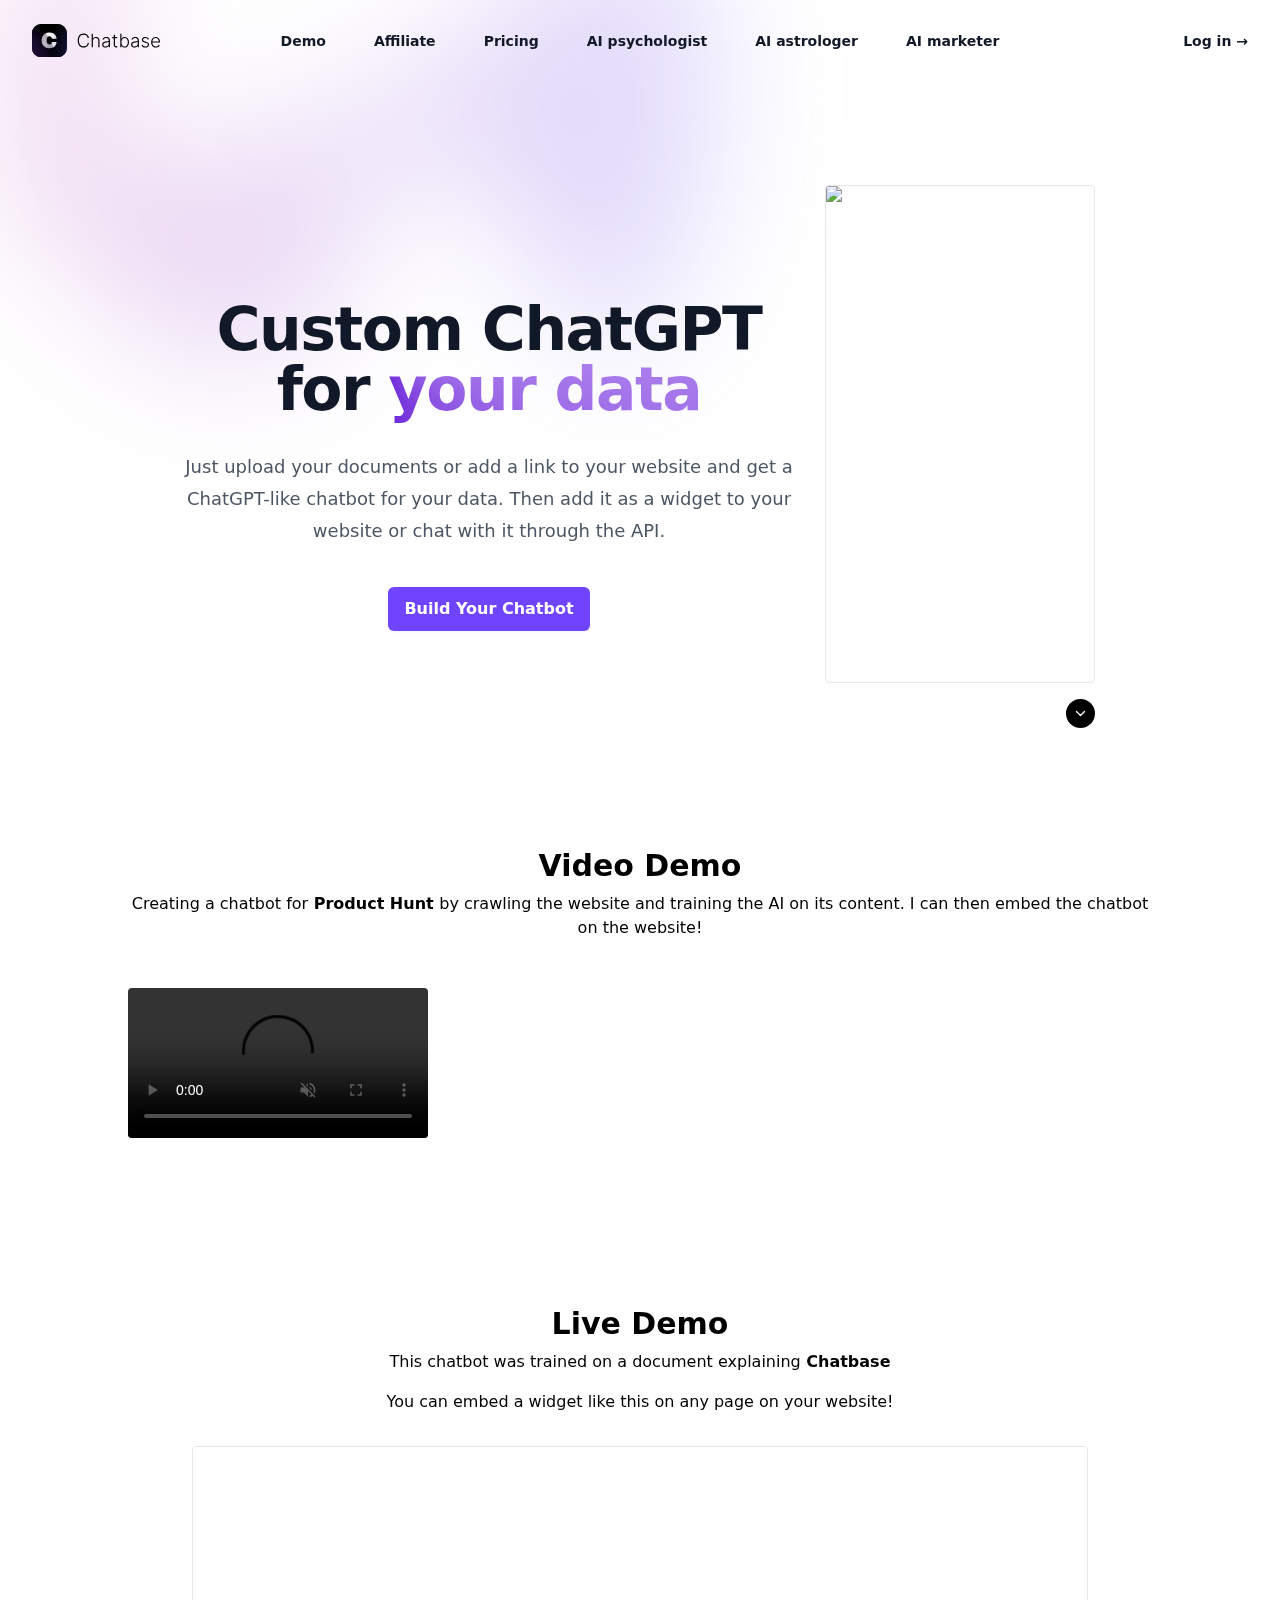
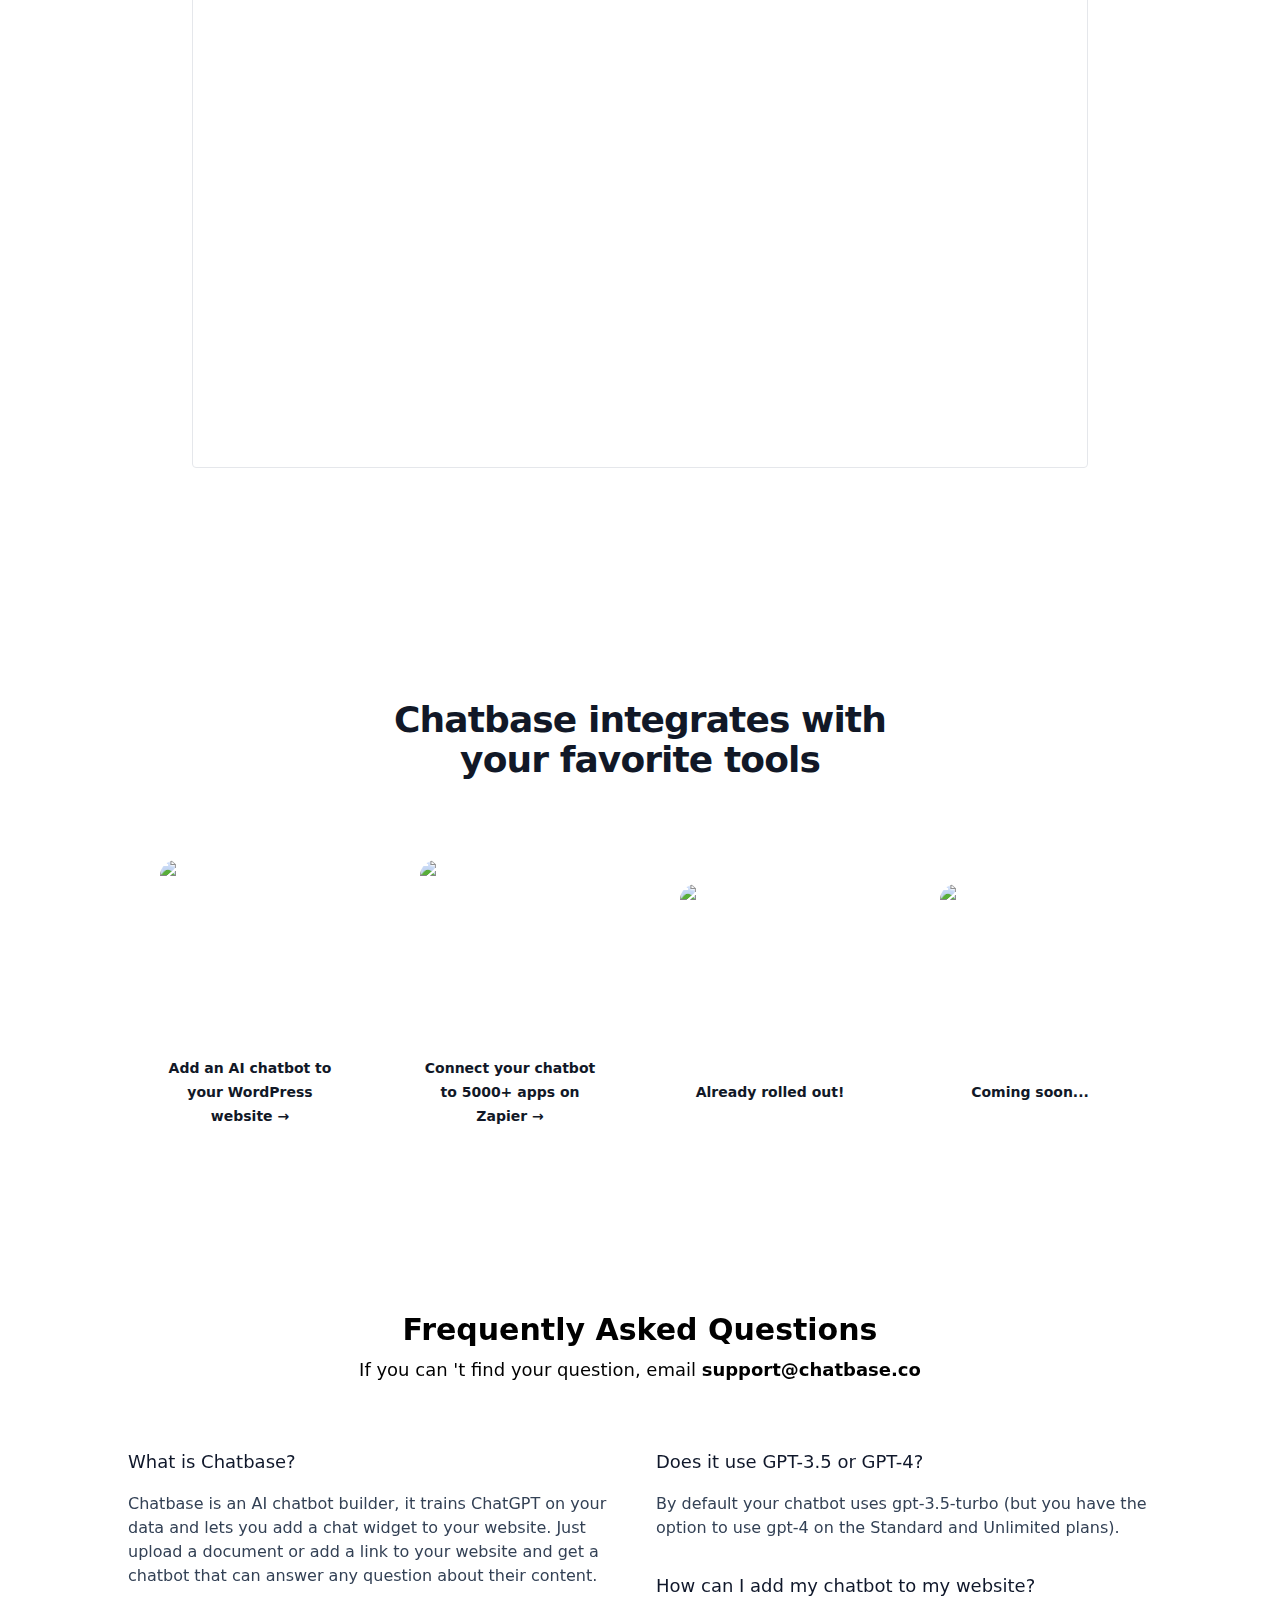
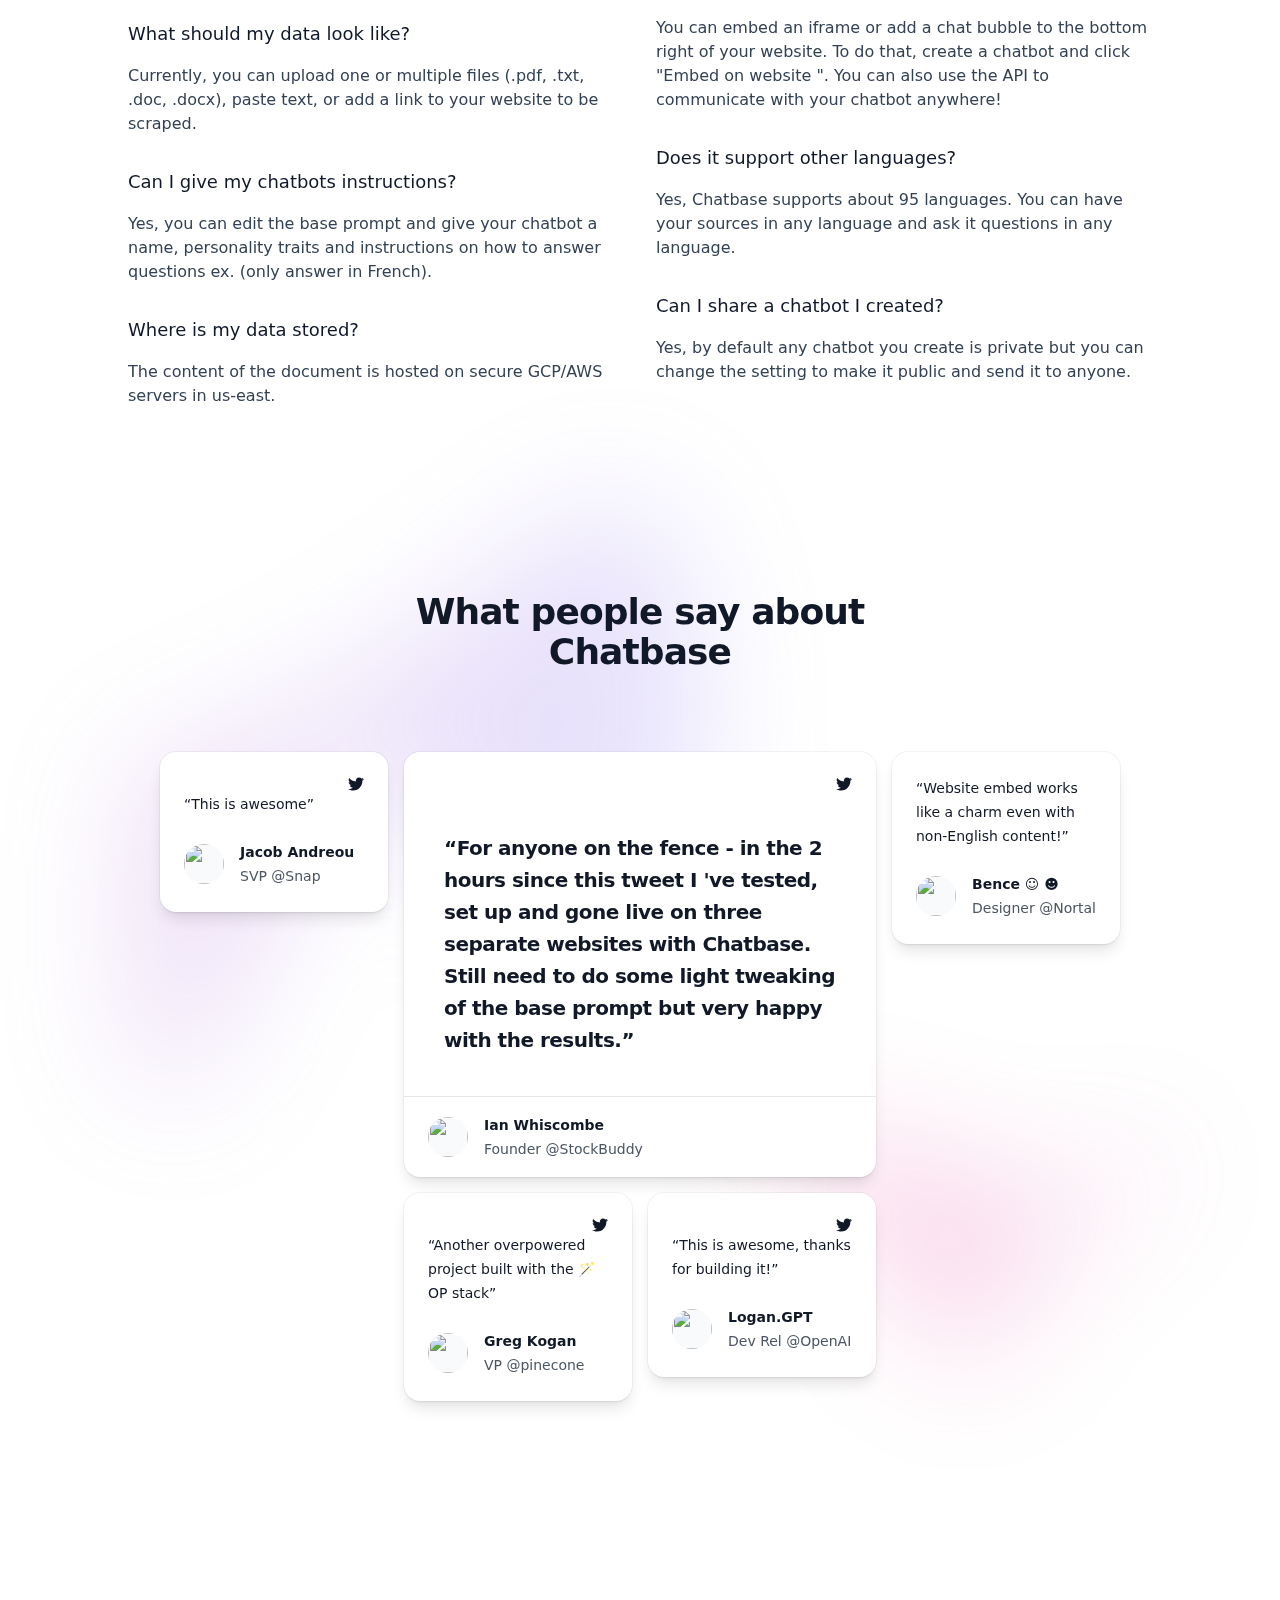
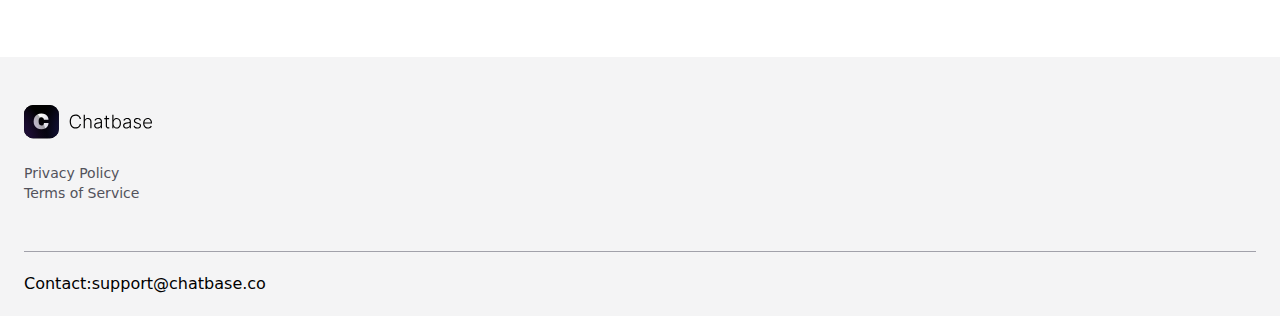
==== commit 518b075d: "Add files via upload" ====
--- a/index.html
+++ b/index.html
@@ -1216,7 +1216,7 @@
             <a class="block text-sm text-zinc-600" href="https://www.chatbase.co/privacy?via=chatgpt4"
               >Privacy Policy</a
             >
-            <a class="block text-sm text-zinc-600" href="https://www.chatbase.co/Terms?via=chatgpt4"
+            <a class="block text-sm text-zinc-600" href="https://www.chatbase.co/terms?via=chatgpt4"
               >Terms of Service</a
             >
           </div>
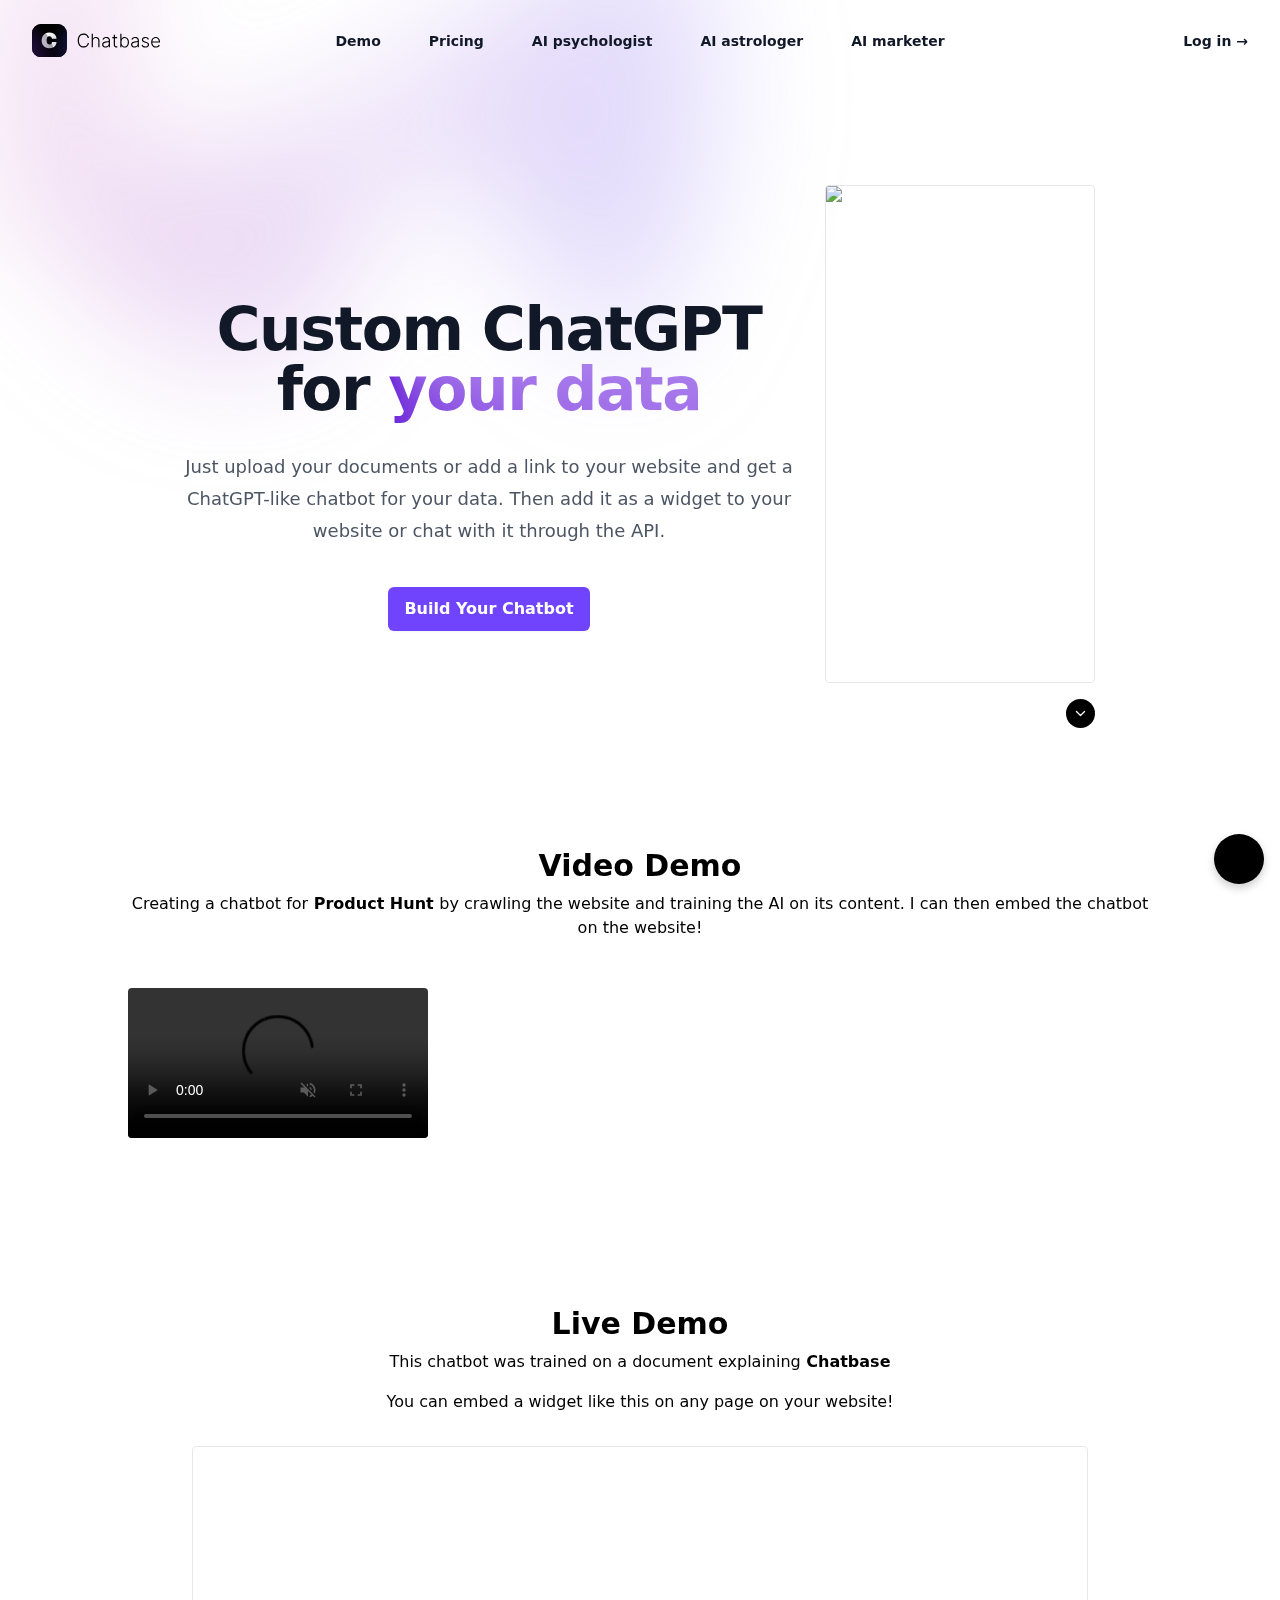
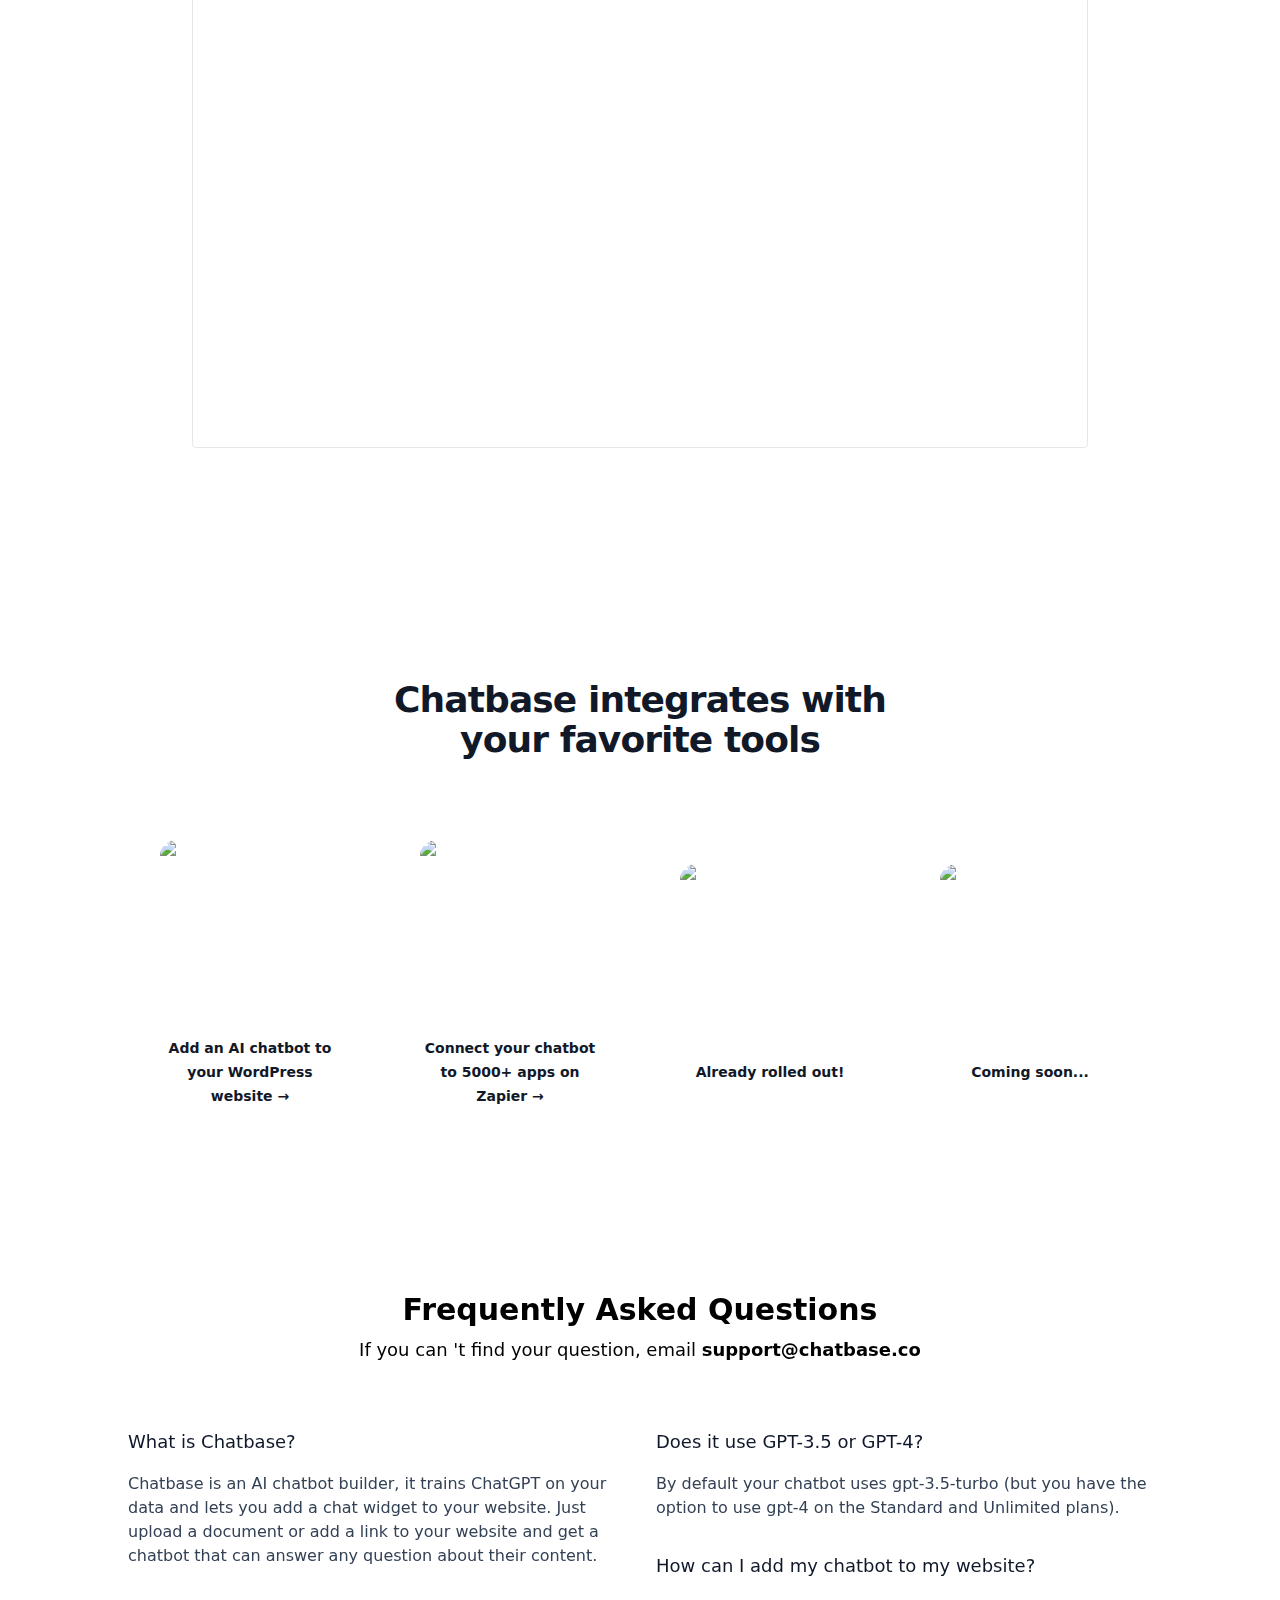
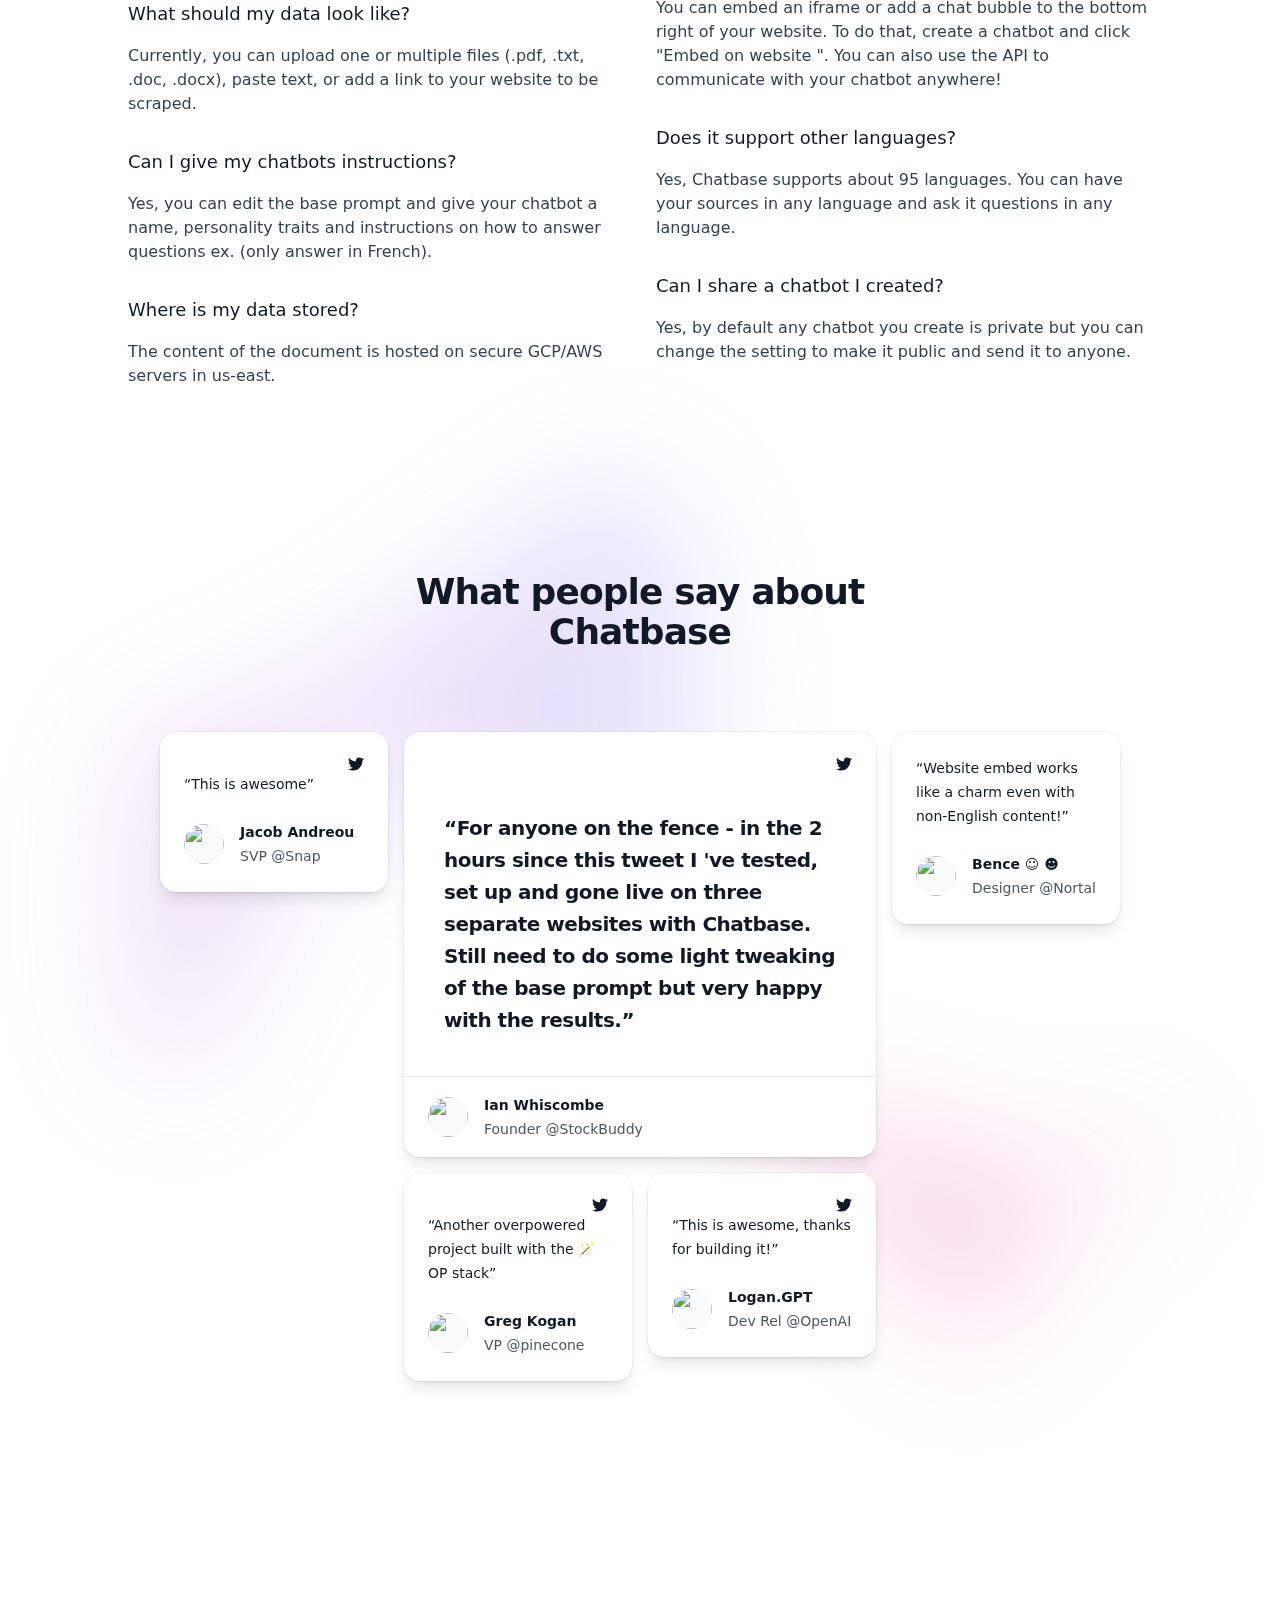
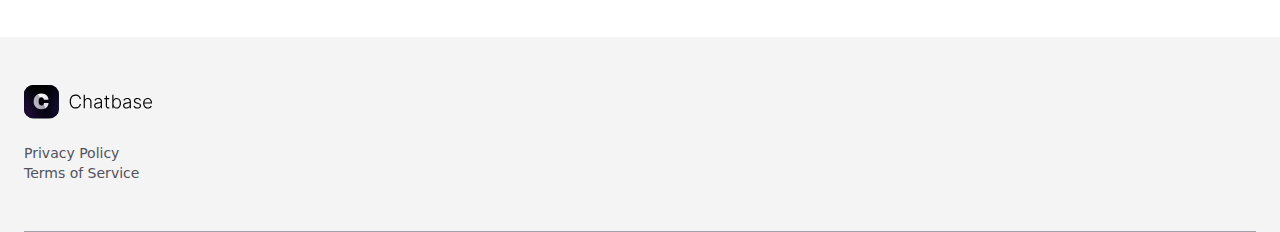
==== commit a0b9e114: "Add files via upload" ====
--- a/index.html
+++ b/index.html
@@ -5,7 +5,8 @@
     <meta name="viewport" content="width=device-width" />
     <title>Chatbase | Custom ChatGPT for your data</title>
     <meta name="robots" content="follow, index" />
-    <link href="./favicon.ico" rel="shortcut icon" />
+    <link href="./favicon/favicon.ico" rel="shortcut icon" />
+
     <meta
       content="Build an AI chatbot from your knowledge base and add it to your website or interact with it through our API."
       name="description"
@@ -56,6 +57,15 @@
         }
       });
     </script>
+    <script>
+        function show() {
+          document.getElementById("headlessui-portal-root").style.display = "block";
+        }
+    
+        function hide(){
+            document.getElementById("headlessui-portal-root").style.display = "none";
+        }
+        </script>
     <link rel="stylesheet" href="./styles/style.css" />
 
     <noscript data-n-css=""></noscript>
@@ -315,12 +325,7 @@
                 href="#demo"
                 >Demo</a
               >
-              <a
-                target="_blank"
-                class="text-sm font-semibold leading-6 text-gray-900"
-                href="https://affiliates.chatbase.co/signup?via=chatgpt4"
-                >Affiliate</a
-              >
+              
               <a
                 target="_self"
                 class="text-sm font-semibold leading-6 text-gray-900"
@@ -1223,9 +1228,7 @@
           <div class="col-span-1 lg:col-span-2"></div>
           <div class="col-span-1 lg:col-span-2"></div>
         </div>
-        <p class="py-5">
-          Contact:<a href="mailto:support@chatbase.co">support@chatbase.co</a>
-        </p>
+        
       </footer>
     </div>
     <div id="headlessui-portal-root" bis_skin_checked="1" style="display: none;">
@@ -1305,12 +1308,7 @@
                 href="#demo"
                 >Demo</a
               >
-              <a
-                target="_blank"
-                class="-mx-3 block rounded-lg py-2 px-3 text-base font-semibold leading-7 text-gray-900 hover:bg-gray-400/10"
-                href="https://affiliates.chatbase.co/signup?via=chatgpt4"
-                >Affiliate</a
-              >
+              
               <a
                 target="_self"
                 class="-mx-3 block rounded-lg py-2 px-3 text-base font-semibold leading-7 text-gray-900 hover:bg-gray-400/10"
@@ -1366,17 +1364,20 @@
         ></button>
       </div>
     </div>
-
-    
-<script>
-    function show() {
-      document.getElementById("headlessui-portal-root").style.display = "block";
-    }
-
-    function hide(){
-        document.getElementById("headlessui-portal-root").style.display = "none";
-    }
-    </script>
+    <script>
+        window.chatbaseConfig = {
+        chatbotId: "x44mA77zJWFXstciLY1rO",
+        }
+        </script>
+        <script
+        src="https://www.chatbase.co/embed.min.js"
+        id="x44mA77zJWFXstciLY1rO"
+        defer>
+        </script>
+
+    <iframe scrolling="yes" src="https://www.chatbase.co/chatbot-iframe/x44mA77zJWFXstciLY1rO" id="chatbase-bubble-window" style="border: none; position: fixed; flex-direction: column; justify-content: space-between; box-shadow: rgba(150, 150, 150, 0.2) 0px 10px 30px 0px, rgba(150, 150, 150, 0.2) 0px 0px 0px 1px; bottom: 0px; right: 0px; width: 100%; height: 100%; max-height: 824px; border-radius: 0px; display: none; z-index: 2147483646; overflow: hidden; left: unset;"></iframe>
+    <div id="chatbase-bubble-button" style="position: fixed; bottom: 1rem; right: 1rem; width: 50px; height: 50px; border-radius: 25px; background-color: rgb(0, 0, 0); box-shadow: rgba(0, 0, 0, 0.2) 0px 4px 8px 0px; cursor: pointer; z-index: 2147483645; transition: all 0.2s ease-in-out 0s; left: unset; transform: scale(1);" bis_skin_checked="1"><div style="display: flex; align-items: center; justify-content: center; width: 100%; height: 100%; z-index: 2147483646;" bis_skin_checked="1"></div></div>
+
   </body>
 
 </html>
--- a/styles/style.css
+++ b/styles/style.css
@@ -5272,20 +5272,28 @@
 @media (max-width:768px) {
     .frame{
         height: 100%; 
-        min-height: 570px
-    }
-}
-
-@media (min-width:768px) and (max-width:1368px) {
+        min-height: 550px
+    }
+}
+
+@media (min-width:768px) and (max-height: 900px) {
     .frame{
         height: 100%; 
-        min-height: 620px
-    }
-}
-@media (min-width:1368px) {
+        min-height: 570px;
+    }
+}
+
+@media (min-width:769px) and (min-height:900px) {
+    .frame{
+        min-height: 600px;
+        height: 100%; 
+
+    }
+}
+@media (min-width:1368px) and (min-height: 900px){
     .frame{
         height: 100%; 
-        min-height: 700px
+        min-height: 660px;
     }
 }
 @media (min-width: 1280px) {
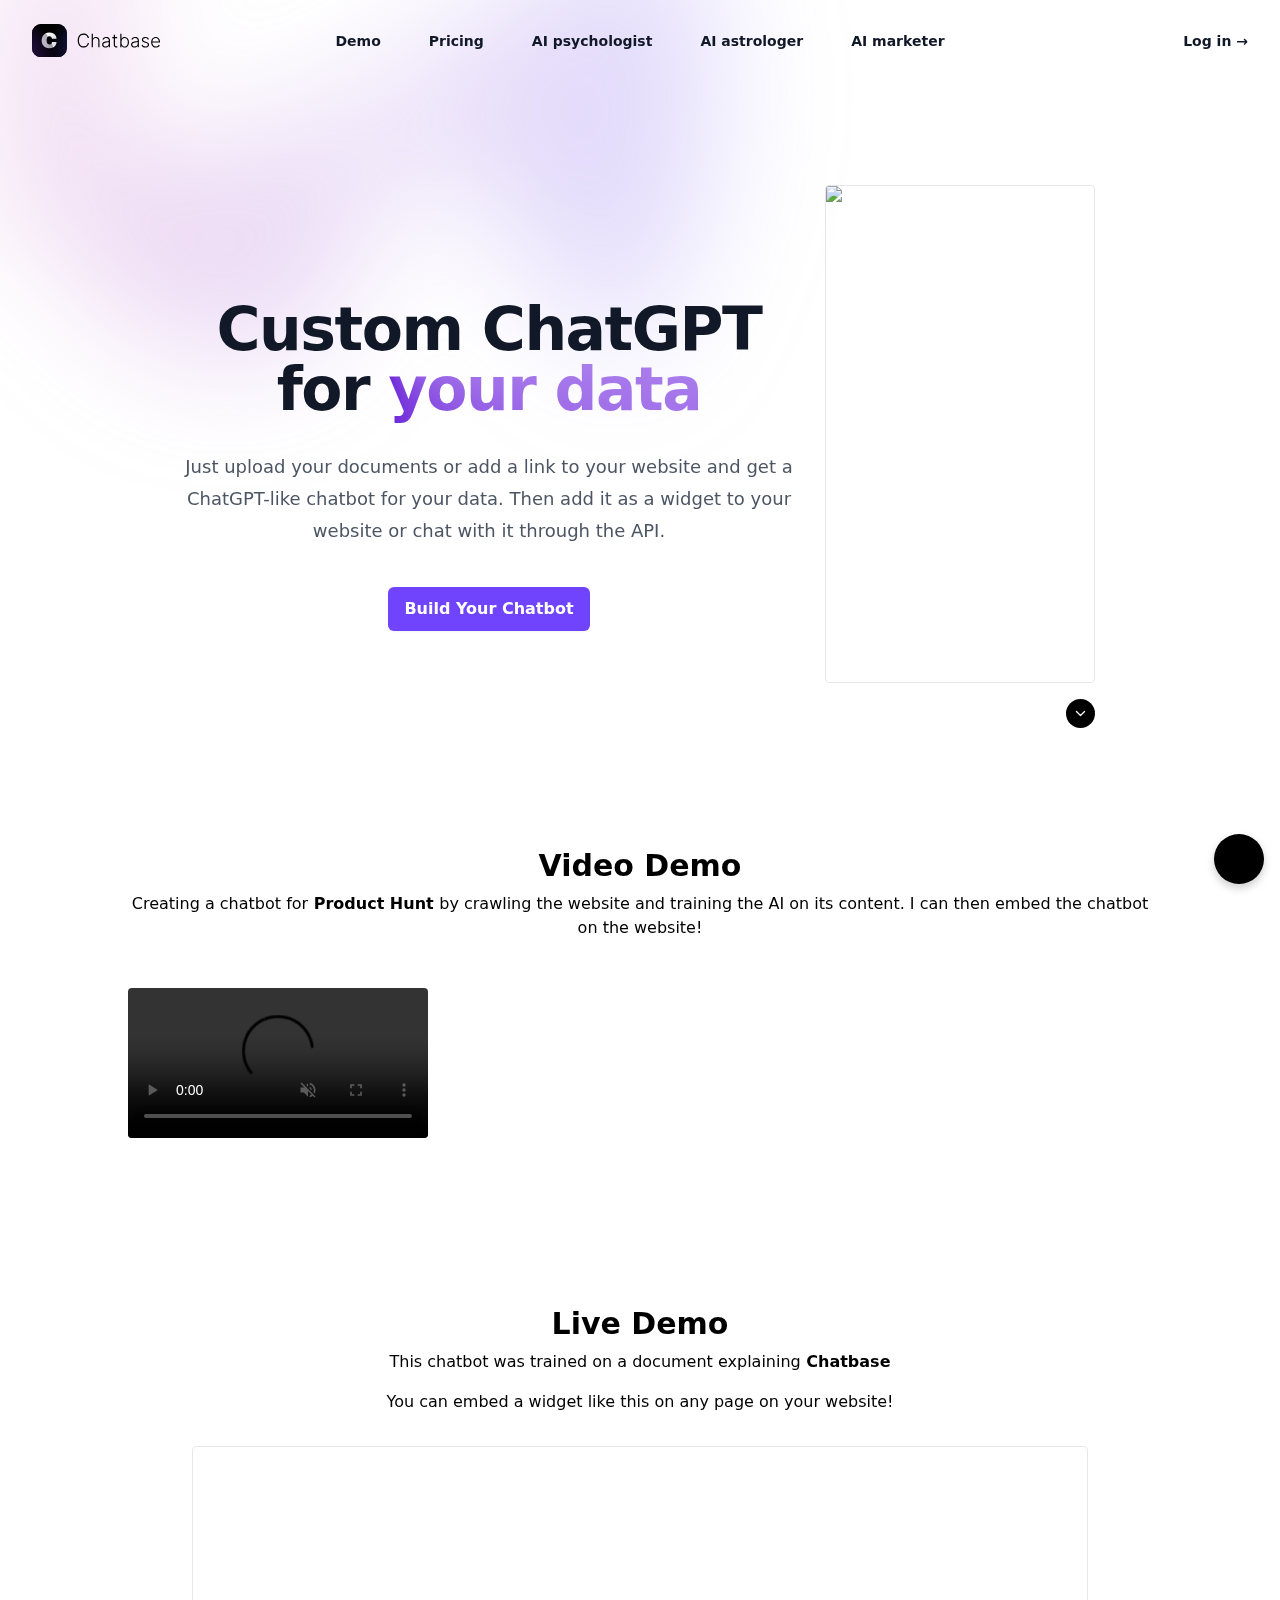
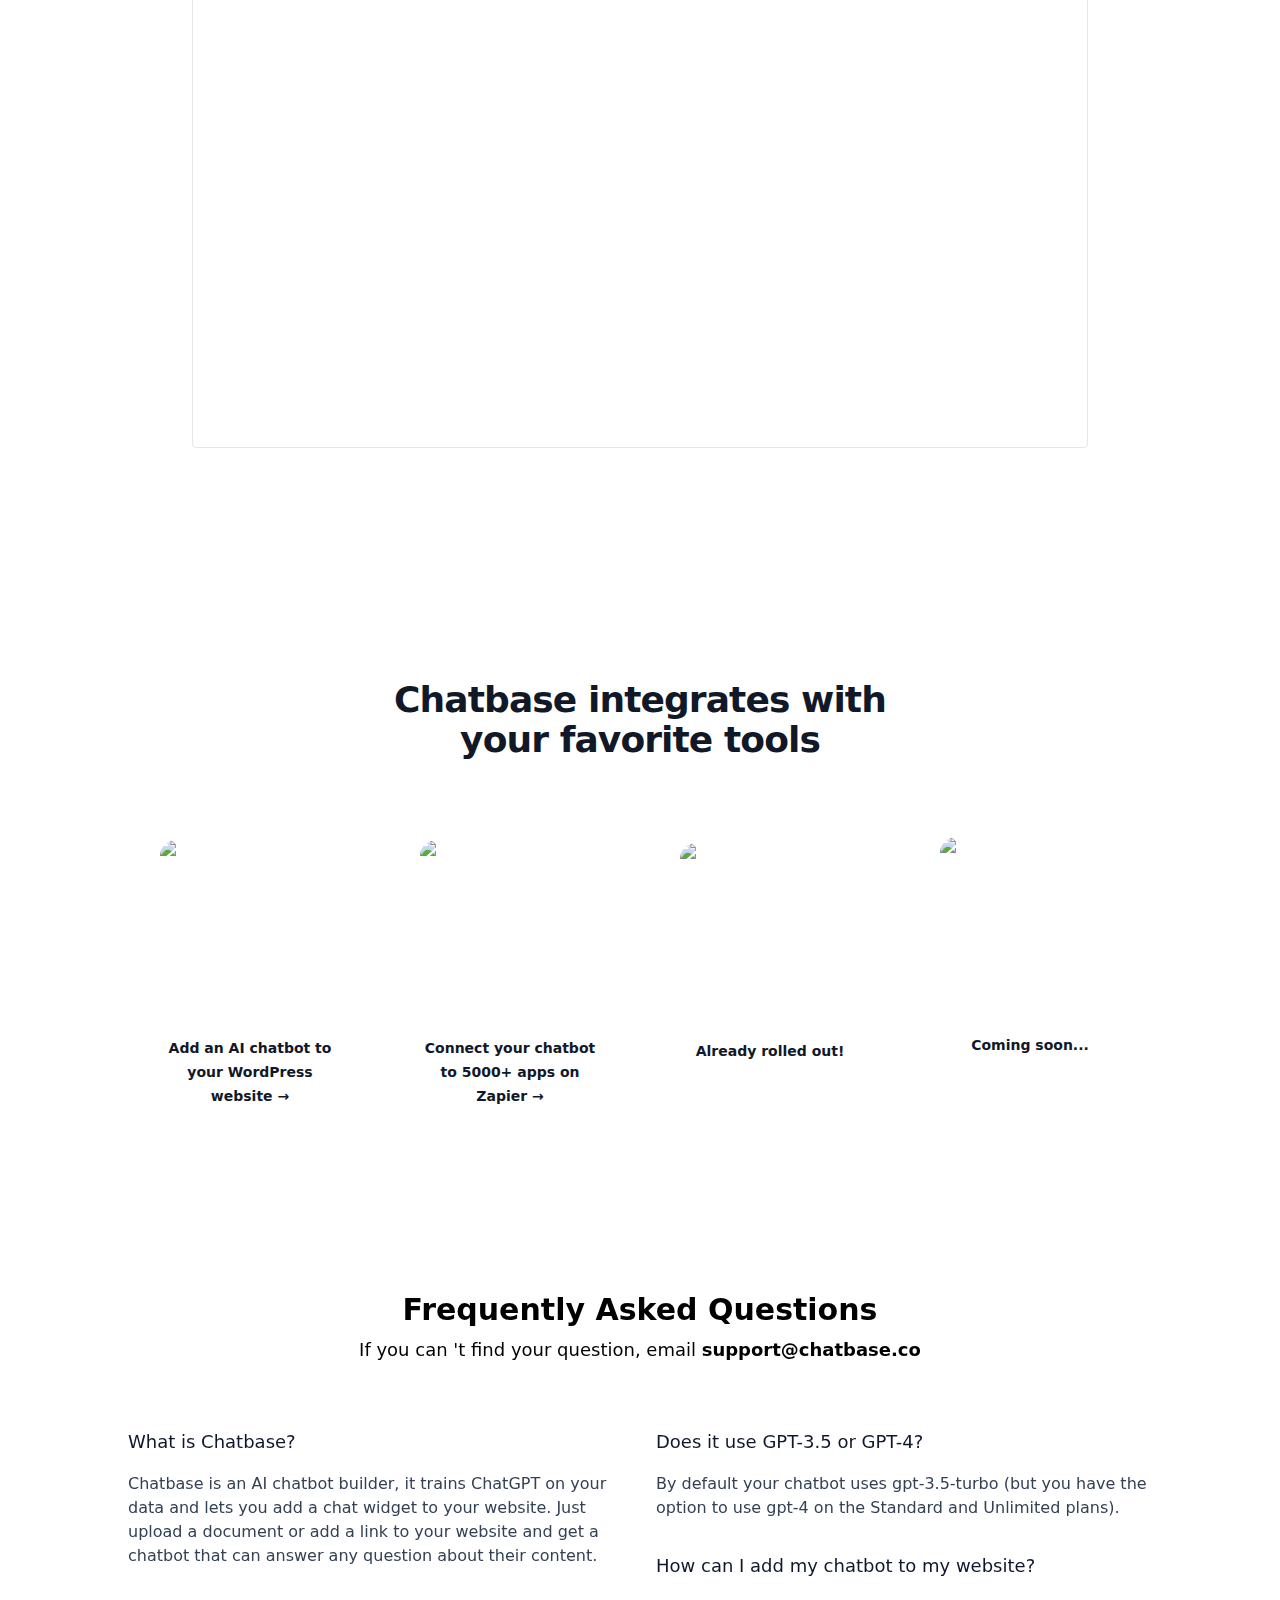
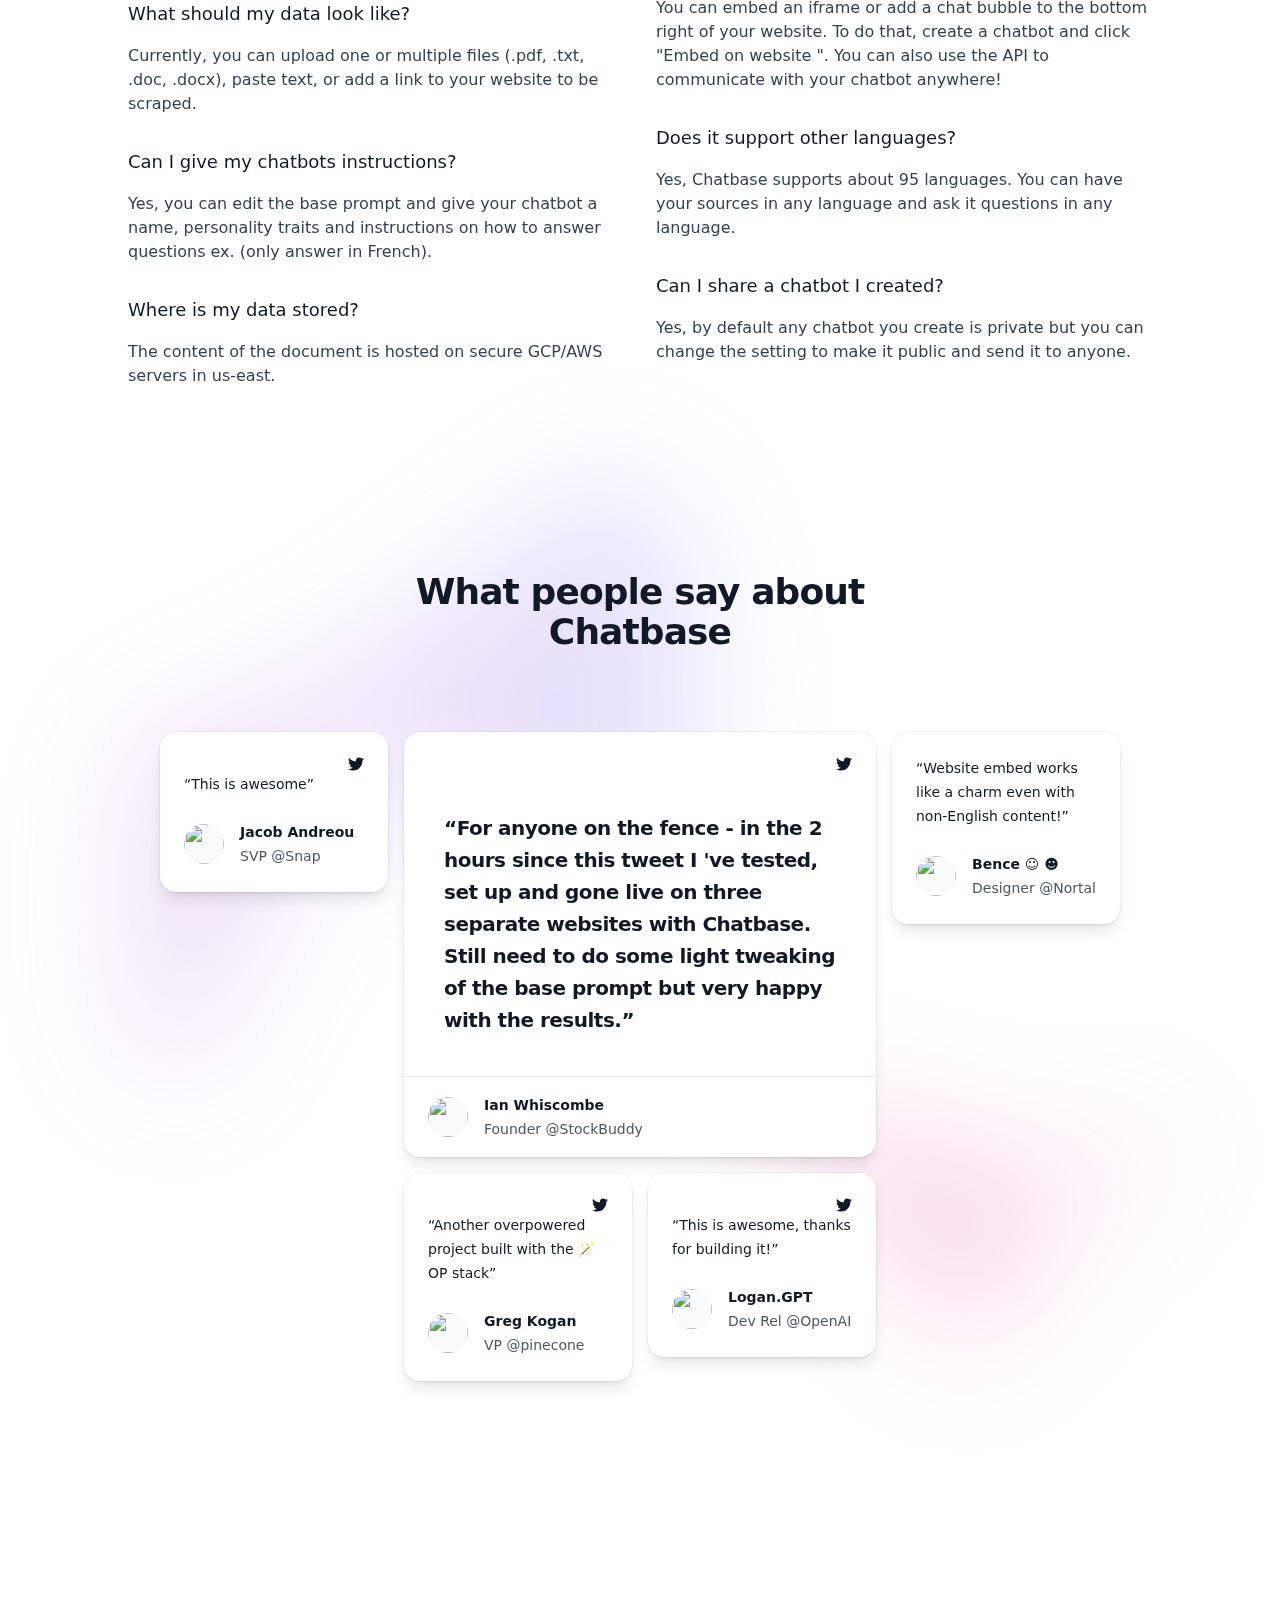
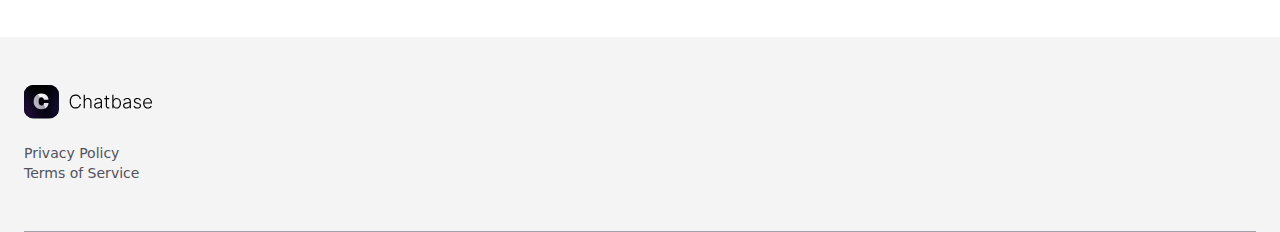
==== commit aa214412: "Add files via upload" ====
--- a/index.html
+++ b/index.html
@@ -529,7 +529,7 @@
                         >
                           <img
                             alt="WordPress logo"
-                            src="https://s.w.org/style/images/about/WordPress-logotype-standard.png"
+                            src="https://upload.wikimedia.org/wikipedia/commons/thumb/2/20/WordPress_logo.svg/2560px-WordPress_logo.svg.png"
                             width="290"
                             height="290"
                             decoding="async"
@@ -553,7 +553,7 @@
                         >
                           <img
                             alt="Zapier logo"
-                            src="https://1000logos.net/wp-content/uploads/2022/09/Zapier-Logo.png"
+                            src="https://www.lachance.media/wp-content/uploads/2019/04/632318b71498920b064c66bd_zapier-logo_black-1.png"
                             width="290"
                             height="290"
                             decoding="async"
@@ -572,11 +572,11 @@
                       <div class="space-y-8 xl:contents xl:space-y-0">
                         <a
                           target="_blank"
-                          class="h-full flex flex-col justify-center items-center"
+                          class="h-full flex flex-col justify-end xl:justify-start xl:mt-2 items-center"
                         >
                           <img
                             alt="Slack logo"
-                            src="https://logos-world.net/wp-content/uploads/2020/10/Slack-Logo.png"
+                            src="https://upload.wikimedia.org/wikipedia/commons/thumb/b/b9/Slack_Technologies_Logo.svg/2560px-Slack_Technologies_Logo.svg.png"
                             width="290"
                             height="290"
                             decoding="async"
@@ -594,7 +594,7 @@
                       <div class="space-y-8 xl:contents xl:space-y-0">
                         <a
                           target="_blank"
-                          class="h-full flex flex-col justify-center items-center"
+                          class="h-full flex flex-col justify-center xl:justify-start xl:-mt-2 items-center"
                         >
                           <img
                             alt="Shopify logo"
--- a/styles/style.css
+++ b/styles/style.css
@@ -5344,6 +5344,16 @@
     .xl\:justify-end {
         justify-content: flex-end
     }
+    .xl\:justify-start {
+        justify-content: flex-start
+    }
+    .xl\:-mt-2{
+        margin-top:-3px;
+    }
+    .xl\:mt-2{
+        margin-top:3px;
+    }
+    
 
     .xl\:space-y-0>:not([hidden])~:not([hidden]) {
         --tw-space-y-reverse: 0;
